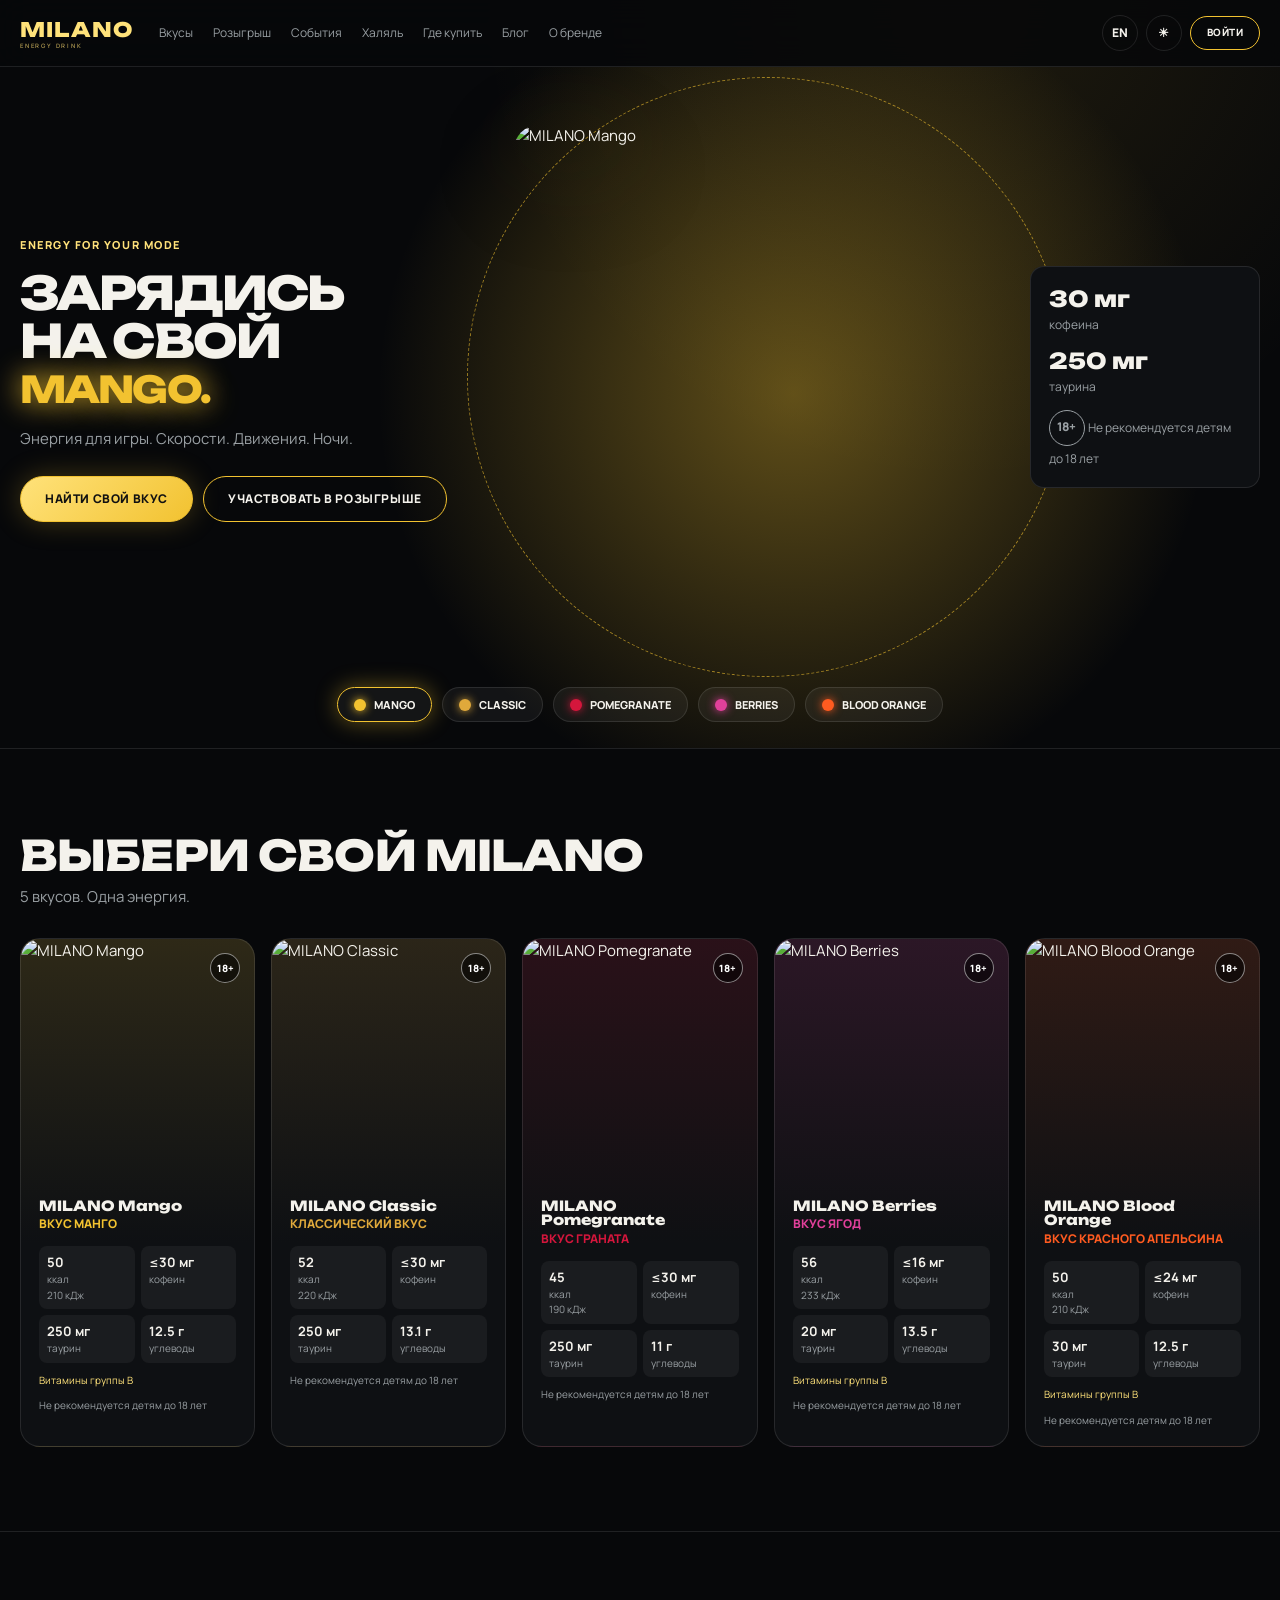
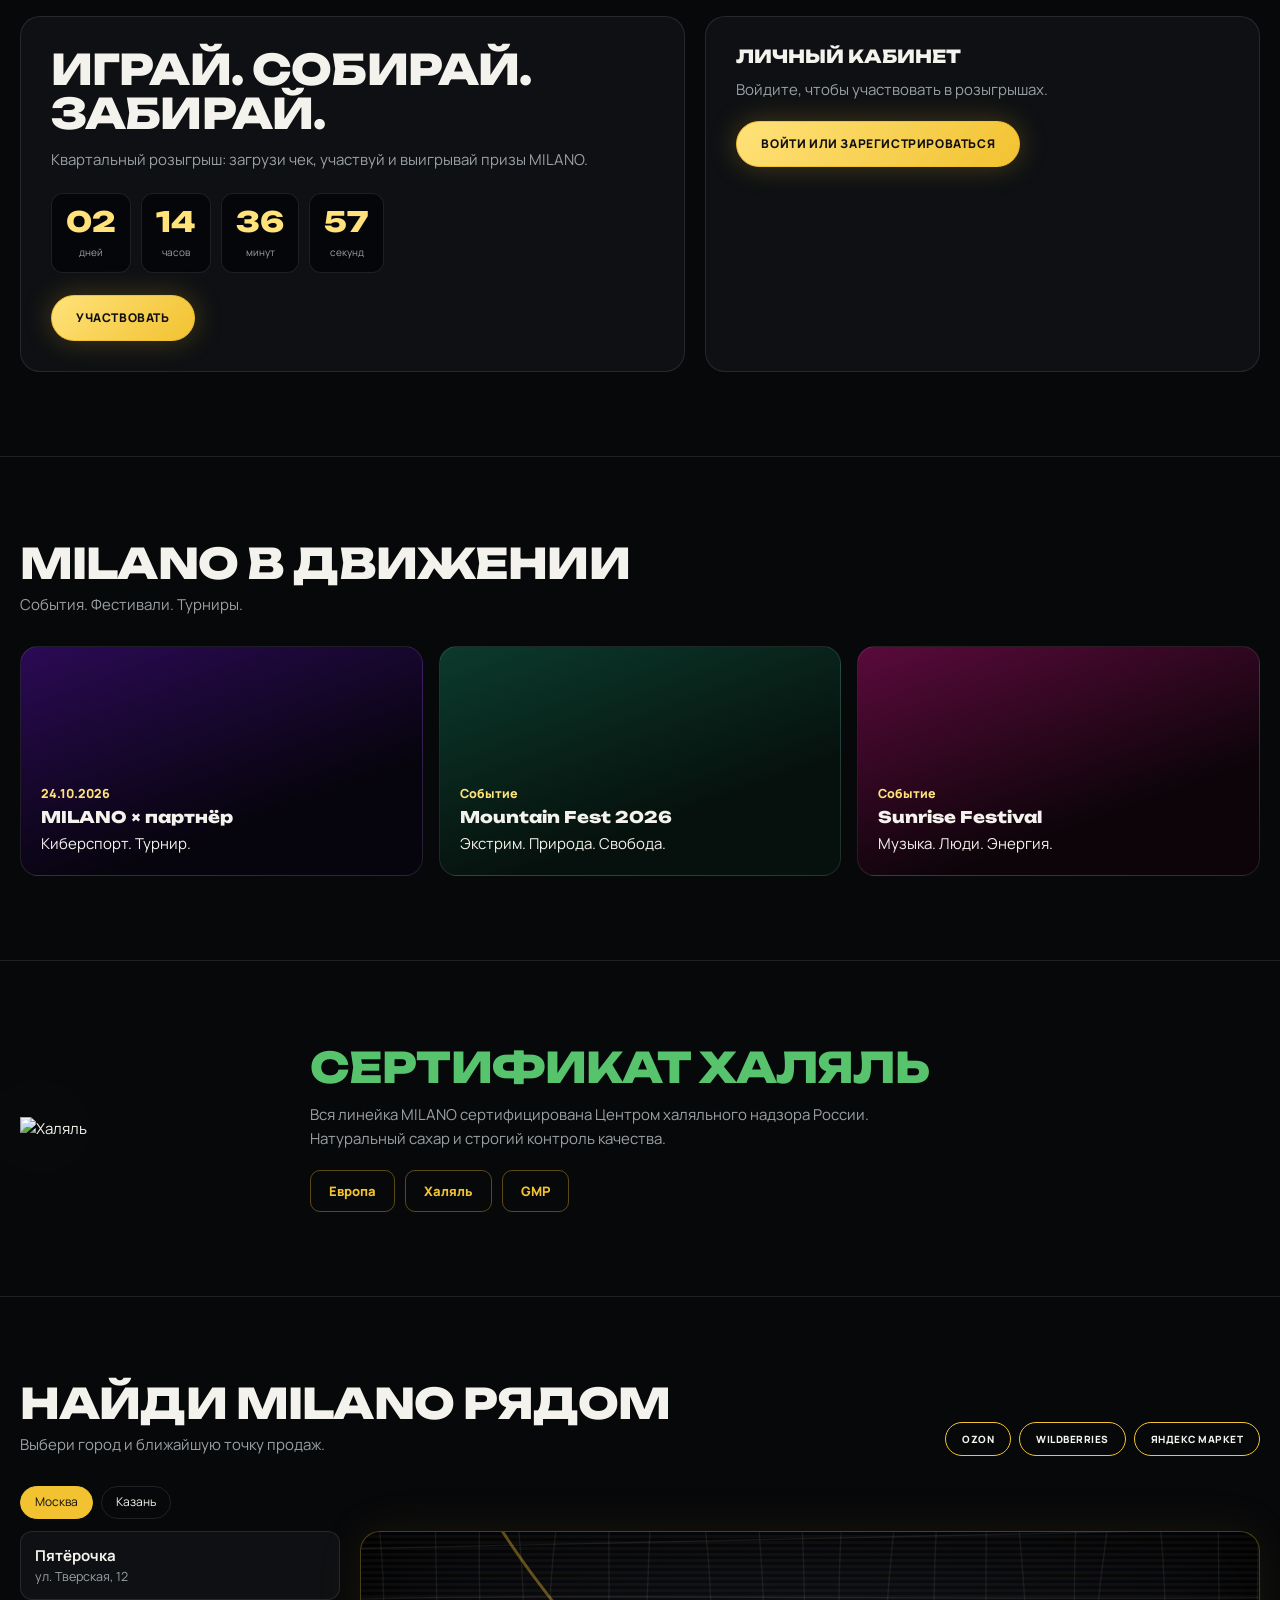
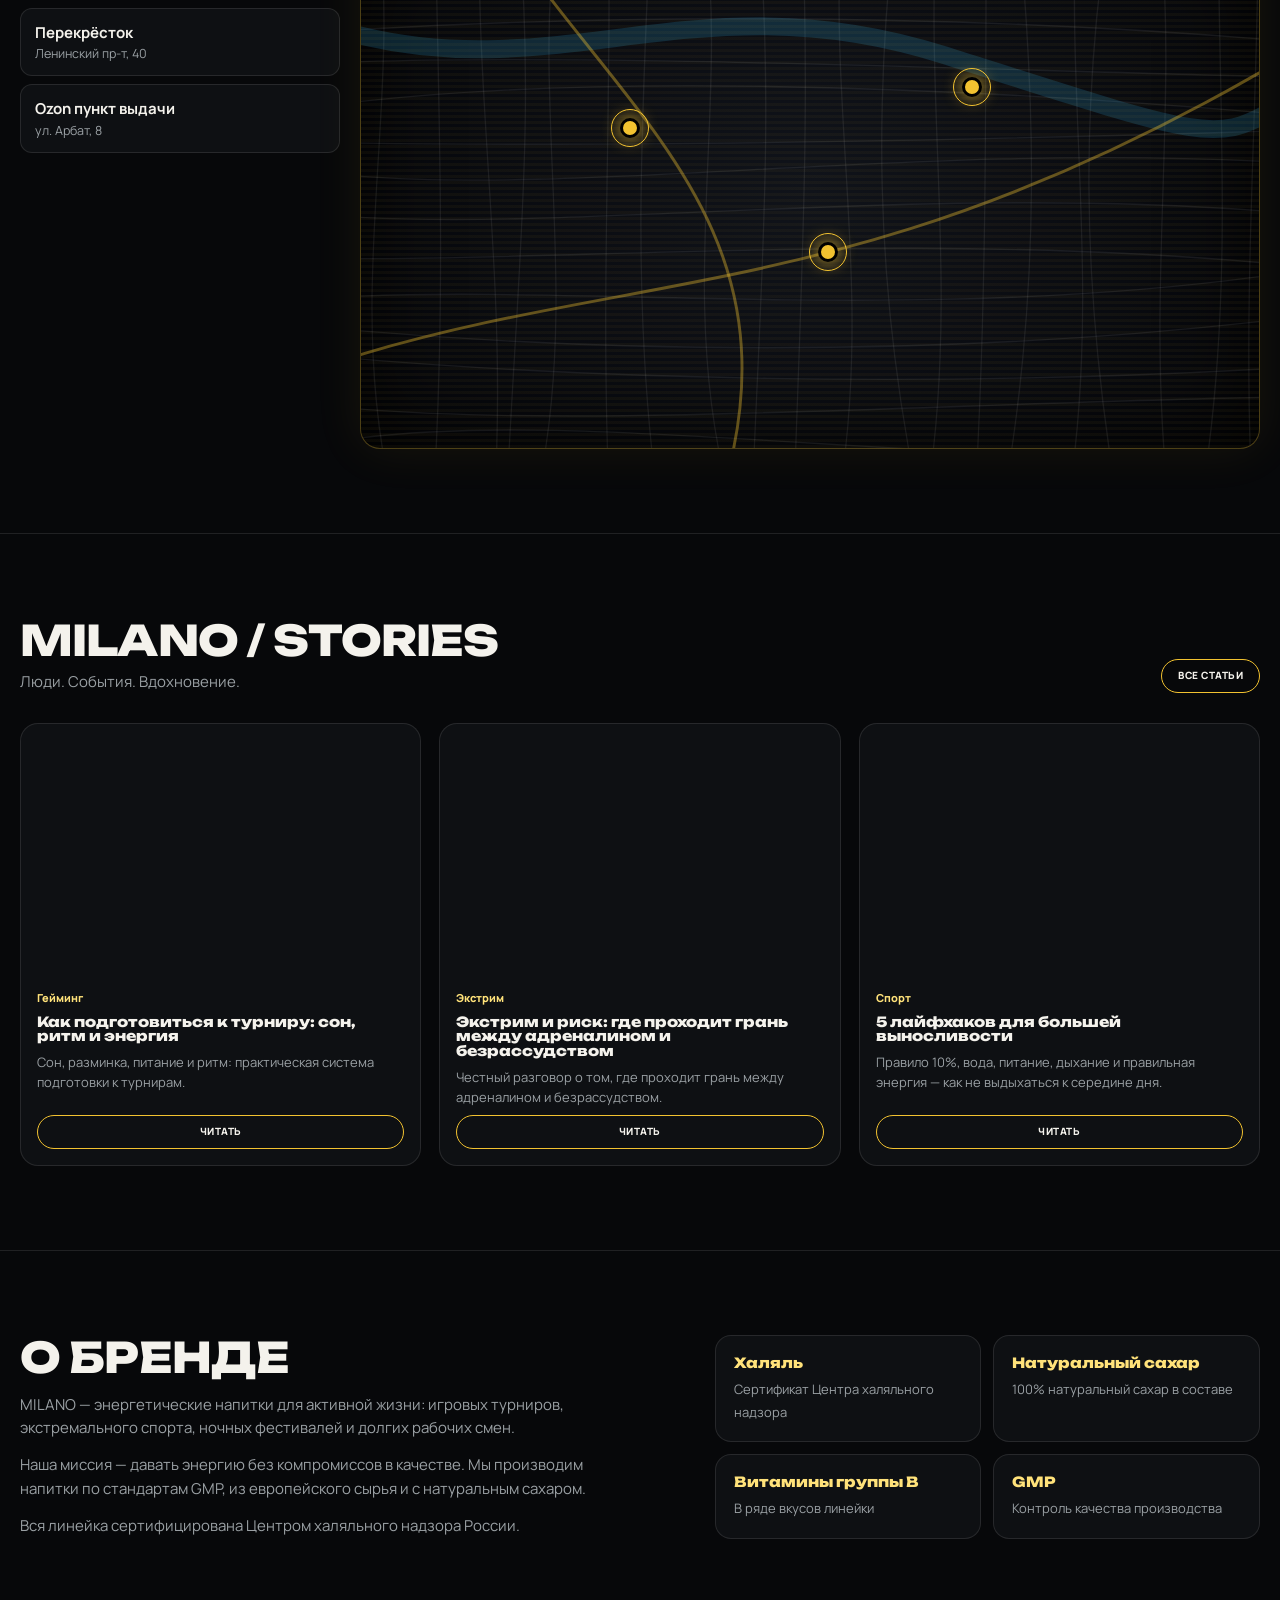
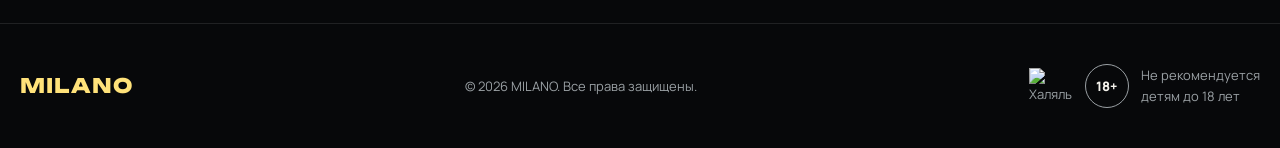
==== index.html @ f61108dd "Add files via upload" ====
<!DOCTYPE html><html lang="ru"><head><meta charset="utf-8"><meta name="viewport" content="width=device-width,initial-scale=1,viewport-fit=cover"><title>MILANO Energy Drink</title><meta name="description" content="MILANO — энергетические напитки. 6 вкусов, сертификат халяль, розыгрыши призов."><meta property="og:title" content="MILANO Energy Drink"><meta property="og:description" content="Заряди свой режим. Вкусы, розыгрыши, точки продаж."><meta name="theme-color" content="#07080a"><link rel="icon" href="data:image/svg+xml,<svg xmlns=%22http://www.w3.org/2000/svg%22 viewBox=%220 0 100 100%22><text y=%22.9em%22 font-size=%2290%22>⚡</text></svg>">
<link rel="preconnect" href="https://fonts.googleapis.com"><link href="https://fonts.googleapis.com/css2?family=Manrope:wght@400;600;800&family=Unbounded:wght@600;800&display=swap" rel="stylesheet">
<link rel="stylesheet" href="style.css"></head><body>
<header><div class="w hi"><a class="logo" href="#top">MILANO<small>ENERGY DRINK</small></a><nav id="nv"><a href="#flavors">Вкусы</a><a href="#promo">Розыгрыш</a><a href="#events">События</a><a href="#quality">Халяль</a><a href="#where">Где купить</a><a href="#blog">Блог</a><a href="#about">О бренде</a></nav><div class="tools"><button class="ic" id="lg" aria-label="Язык">EN</button><button class="ic" id="th" aria-label="Тема">☀</button><span id="us"></span><button class="bg" id="bg" aria-label="Меню">☰</button></div></div></header>
<main id="A"></main>
<footer><div class="w fi"><span class="logo">MILANO</span><span>© 2026 MILANO. Все права защищены.</span><span style="display:flex;gap:12px;align-items:center"><img src="assets/halal.webp" width="44" alt="Халяль"><span class="b18">18+</span><span>Не рекомендуется<br>детям до 18 лет</span></span></div></footer>
<script src="script.js"></script></body></html>
---- style.css ----
:root{--bg:#07080a;--p:#0e1013;--l:rgba(255,255,255,.1);--t:#f4f2ec;--m:#9aa0a4;--g:#f2c230;--g2:#ffe27a;--c:#f2c230;--in:#05060a;--s:rgba(255,255,255,.05);--hb:rgba(7,8,10,.85);--rd:rgba(255,255,255,.07);--mb:radial-gradient(circle,#10131a,#05060a);box-sizing:border-box;padding-top:env(safe-area-inset-top,0px);padding-bottom:env(safe-area-inset-bottom,0px)}
[data-theme=light]{--bg:#f6f3ea;--p:#fff;--l:rgba(0,0,0,.13);--t:#15161a;--m:#5d6368;--g:#a87800;--g2:#7a5800;--in:#f0ece0;--s:rgba(0,0,0,.05);--hb:rgba(246,243,234,.88);--rd:rgba(0,0,0,.1);--mb:radial-gradient(circle,#fbf8ee,#e6e0cc)}[data-theme=light] .hg h1 em{color:color-mix(in srgb,var(--c) 65%,#000);text-shadow:none}[data-theme=light] .tl{color:color-mix(in srgb,var(--c) 62%,#000)}
*{box-sizing:border-box;margin:0}html{scroll-behavior:smooth;scroll-padding-top:70px}
body{background:radial-gradient(circle at 75% 0,rgba(242,194,48,.1),transparent 30rem),var(--bg);color:var(--t);font:400 15px/1.55 Manrope,Arial,sans-serif;overflow-x:hidden}
a{color:inherit;text-decoration:none}button,input,select,textarea{font:inherit;color:inherit}
h1,h2,h3,.dsp{font-family:Unbounded,Arial Black,sans-serif;font-weight:800;line-height:1.05}
.w{width:min(1240px,calc(100% - 40px));margin:auto}.sec{padding:84px 0;border-top:1px solid var(--l)}
h2{font-size:clamp(24px,3.4vw,42px);letter-spacing:-.02em;overflow-wrap:break-word}.sh{display:flex;justify-content:space-between;align-items:end;gap:20px;margin-bottom:30px;flex-wrap:wrap}.sh p{color:var(--m);margin-top:8px}
.btn{display:inline-flex;align-items:center;justify-content:center;gap:8px;min-height:46px;padding:0 24px;border-radius:99px;border:1px solid var(--g);background:0;cursor:pointer;font-weight:800;font-size:12px;letter-spacing:.05em;text-transform:uppercase;transition:.3s}
.btn:hover{transform:translateY(-2px);box-shadow:0 0 30px rgba(242,194,48,.3)}.btn.pr{background:linear-gradient(135deg,#ffe27a,#f2c230);color:#111;box-shadow:0 0 28px rgba(242,194,48,.25);animation:neon 2.8s infinite}
@keyframes neon{50%{box-shadow:0 0 46px rgba(242,194,48,.55)}}
.btn.sm{min-height:34px;padding:0 16px;font-size:10px}.btn.rd{border-color:#ff5b5b;color:#ff8b8b}
header{position:sticky;top:0;z-index:50;background:var(--hb);backdrop-filter:blur(16px);border-bottom:1px solid var(--l)}
.hi{height:66px;display:flex;align-items:center;gap:26px}.logo{font:800 20px Unbounded;color:var(--g2);letter-spacing:.06em}.logo small{display:block;font:600 6px Manrope;letter-spacing:.3em;color:#b09a52}
nav{display:flex;gap:20px;flex:1;font-size:12px;color:var(--m)}nav a:hover{color:var(--g2)}.tools{display:flex;gap:8px;align-items:center;margin-left:auto}
.bg{display:none;background:0;border:0;font-size:24px;cursor:pointer}
.hero{position:relative;overflow:hidden;border:0;padding:0}.hero:before{content:"";position:absolute;inset:0;background:radial-gradient(circle at 62% 48%,color-mix(in srgb,var(--c) 38%,transparent),transparent 26rem);transition:.6s}
.hg{display:grid;grid-template-columns:1.05fr 1.1fr 230px;align-items:center;min-height:620px;position:relative;gap:10px}
.hg h1{font-size:clamp(26px,3.6vw,54px);letter-spacing:-.04em;margin:14px 0 18px;overflow-wrap:break-word}.hg h1 em{display:block;font-size:.8em;margin-top:.12em;font-style:normal;color:var(--c);text-shadow:0 0 28px var(--c)}
.gl{position:relative;animation:gl 5s infinite}@keyframes gl{0%,92%,100%{text-shadow:none}94%{text-shadow:3px 0 #38c9ff,-3px 0 #ec2f8f}96%{text-shadow:-3px 0 #38c9ff,3px 0 #ec2f8f}}
.hg p{color:var(--m)}.ha{display:flex;gap:10px;flex-wrap:wrap;margin-top:26px}
.hc{position:relative;height:620px;display:grid;place-items:center}.hc img{height:560px;max-width:100%;object-fit:contain;filter:drop-shadow(0 30px 50px #000) drop-shadow(0 0 40px color-mix(in srgb,var(--c) 45%,transparent));transform:rotate(8deg);animation:fl 6s ease-in-out infinite;transition:transform .2s}
@keyframes fl{50%{translate:0 -16px}}.hc .ring{position:absolute;width:min(440px,84vw);height:min(440px,84vw);border:1px dashed color-mix(in srgb,var(--c) 60%,transparent);border-radius:50%;animation:sp 30s linear infinite}@keyframes sp{to{rotate:360deg}}
.spec{border:1px solid var(--l);border-radius:14px;padding:18px;background:var(--p);backdrop-filter:blur(8px);display:grid;gap:12px}.spec b{font:800 22px Unbounded;display:block}.spec span{color:var(--m);font-size:12px}
.dots{display:flex;justify-content:center;gap:10px;flex-wrap:wrap;padding:0 0 26px;position:relative}.dots button{display:flex;gap:8px;align-items:center;padding:8px 16px;border-radius:99px;background:var(--s);border:1px solid var(--l);cursor:pointer;font-size:11px;font-weight:800;text-transform:uppercase;transition:.3s}
.dots i{width:12px;height:12px;border-radius:50%;background:var(--c);box-shadow:0 0 10px var(--c)}.dots button.on{border-color:var(--c);box-shadow:0 0 22px color-mix(in srgb,var(--c) 40%,transparent)}
.fg{display:grid;grid-template-columns:repeat(auto-fit,minmax(180px,1fr));gap:16px}
.fc{position:relative;border:1px solid var(--l);border-radius:20px;padding:18px;background:linear-gradient(180deg,color-mix(in srgb,var(--c) 14%,var(--p)),var(--p) 60%);overflow:hidden;transition:.4s}
.fc:hover{border-color:var(--c);box-shadow:0 0 50px color-mix(in srgb,var(--c) 28%,transparent);translate:0 -6px}
.age{position:absolute;right:14px;top:14px;border:1px solid var(--m);border-radius:50%;width:30px;height:30px;display:grid;place-items:center;font-size:10px;font-weight:800;z-index:3}
.stg{position:relative;height:290px;display:grid;place-items:center;perspective:700px}.stg:before{content:"";position:absolute;width:210px;height:210px;border-radius:50%;background:radial-gradient(var(--c),transparent 68%);opacity:.5;transition:.4s}.fc:hover .stg:before{opacity:.95;scale:1.2}
.stg img{height:270px;position:relative;z-index:2;animation:fl 5s ease-in-out infinite;transition:transform .15s;filter:drop-shadow(0 18px 20px #000)}
.em{position:absolute;font-size:30px;z-index:1;animation:fl 4s ease-in-out infinite;filter:blur(.4px)}.e1{left:8%;top:12%}.e2{right:6%;top:46%;animation-delay:-2s;font-size:40px}.e3{left:10%;bottom:6%;animation-delay:-1s;font-size:22px;filter:blur(2px)}
.fc:hover .em{scale:1.35;transition:.5s}.fc h3{font-size:14px;margin:10px 0 2px}.tl{color:var(--c);font-size:12px;font-weight:800;text-transform:uppercase;margin-bottom:12px}
.st{display:grid;grid-template-columns:1fr 1fr;gap:6px;list-style:none;padding:0}.st li{background:var(--s);border-radius:8px;padding:6px 8px;font-size:10px;color:var(--m)}.st b{display:block;color:var(--t);font-size:13px}.wr{font-size:10px;color:var(--m);margin-top:10px}
.pr2{display:grid;grid-template-columns:1.2fr 1fr;gap:20px}.card{border:1px solid var(--l);border-radius:20px;padding:30px;background:var(--p)}
.cd{display:flex;gap:10px;margin:22px 0}.cd div{text-align:center;background:var(--in);border:1px solid var(--l);border-radius:12px;padding:10px 14px;min-width:68px}.cd b{font:800 28px Unbounded;color:var(--g2);display:block}.cd span{font-size:10px;color:var(--m)}
.ev{display:grid;grid-template-columns:repeat(3,1fr);gap:16px}.evc{color:#f4f2ec;min-height:230px;border-radius:18px;padding:20px;display:flex;flex-direction:column;justify-content:end;border:1px solid var(--l);position:relative;overflow:hidden;transition:.4s}.evc:hover{scale:1.02;border-color:var(--g)}.evc small{color:#ffe27a;font-weight:800}.evc h3{font-size:16px;margin:6px 0}
.e-a{background:linear-gradient(160deg,#2b0a55,#06040c 70%)}.e-b{background:linear-gradient(160deg,#0b3a2c,#06100c 70%)}.e-c{background:linear-gradient(160deg,#5a0a3b,#0c0409 70%)}.e-d{background:repeating-linear-gradient(45deg,#14110a,#14110a 10px,#0c0b08 10px,#0c0b08 20px);border-style:dashed}
.q{display:grid;grid-template-columns:240px 1fr;gap:50px;align-items:center}.q img{width:230px;filter:drop-shadow(0 0 40px rgba(60,170,90,.45));animation:fl 7s infinite}.tg{display:flex;gap:10px;flex-wrap:wrap;margin-top:20px}.tg span{border:1px solid rgba(242,194,48,.35);border-radius:10px;padding:10px 18px;font-weight:800;font-size:13px;color:var(--g)}
.mp{display:grid;grid-template-columns:320px 1fr;gap:20px}.ml{display:grid;gap:8px;max-height:480px;overflow:auto;align-content:start}.ml button{text-align:left;border:1px solid var(--l);background:var(--p);border-radius:12px;padding:12px 14px;cursor:pointer;transition:.3s}.ml button.on,.ml button:hover{border-color:var(--g);background:var(--in)}.ml small{color:var(--m);display:block}
.chips{display:flex;gap:8px;flex-wrap:wrap;margin-bottom:12px}.chips button{border:1px solid var(--l);background:0;border-radius:99px;padding:6px 14px;cursor:pointer;font-size:12px}.chips .on{background:var(--g);color:#111;border-color:var(--g)}
.map{position:relative;aspect-ratio:16/9.2;border-radius:20px;overflow:hidden;border:1px solid rgba(242,194,48,.3);background:var(--mb);box-shadow:inset 0 0 90px #000,0 0 50px rgba(242,194,48,.08)}
.map svg{position:absolute;inset:0;width:100%;height:100%}.map path{fill:none;stroke:var(--rd);stroke-width:1.2}.map .mj{stroke:rgba(242,194,48,.38);stroke-width:2.6}.map .wt{stroke:rgba(56,201,255,.16);stroke-width:16}
.map:after{content:"";position:absolute;inset:0;background:linear-gradient(transparent 50%,rgba(242,194,48,.04) 51%);background-size:100% 6px;pointer-events:none}
.pin{position:absolute;width:20px;height:20px;margin:-10px;border-radius:50%;background:var(--g);border:3px solid #000;cursor:pointer;z-index:2;box-shadow:0 0 18px var(--g);padding:0}.pin:before{content:"";position:absolute;inset:-12px;border:1px solid var(--g);border-radius:50%;animation:pu 2.4s infinite}@keyframes pu{from{scale:.4;opacity:1}to{scale:1.6;opacity:0}}
.pin.on{z-index:5;scale:1.4;background:#fff}.tip{display:none;position:absolute;bottom:30px;left:50%;translate:-50% 0;white-space:nowrap;background:var(--p);border:1px solid var(--g);border-radius:10px;padding:8px 12px;font-size:12px;font-weight:600;color:var(--t)}.pin.on .tip{display:block}
.bl{display:grid;grid-template-columns:repeat(auto-fit,minmax(250px,1fr));gap:18px}.bc{border:1px solid var(--l);border-radius:18px;overflow:hidden;background:var(--p);display:flex;flex-direction:column;transition:.4s}.bc:hover{translate:0 -6px;border-color:var(--g)}
.cv{aspect-ratio:16/10;background:linear-gradient(135deg,#2a2208,var(--p));background-size:cover;background-position:center;display:grid;place-items:center;font-size:40px}.bb{padding:16px;display:flex;flex-direction:column;gap:8px;flex:1}.bb small{color:var(--g2);font-weight:800;font-size:11px}.bb h3{font-size:14px}.bb p{color:var(--m);font-size:13px;flex:1}
footer{border-top:1px solid var(--l);padding:40px 0;color:var(--m);font-size:13px}.fi{display:flex;justify-content:space-between;gap:20px;flex-wrap:wrap;align-items:center}.b18{border:1px solid var(--m);border-radius:50%;width:44px;height:44px;display:grid;place-items:center;font-weight:800;color:var(--t)}
.ov{position:fixed;inset:0;z-index:100;background:rgba(0,0,0,.78);backdrop-filter:blur(8px);display:grid;place-items:center;padding:16px;animation:fi .3s}@keyframes fi{from{opacity:0}}
.md{width:min(440px,100%);max-height:92vh;overflow:auto;background:var(--p);border:1px solid rgba(242,194,48,.4);border-radius:22px;padding:28px;box-shadow:0 0 70px rgba(242,194,48,.15);animation:pop .35s cubic-bezier(.2,1.2,.3,1)}@keyframes pop{from{scale:.9;opacity:0}}
.md h3{font-size:20px;margin-bottom:6px}.md form{display:grid;gap:12px;margin-top:16px}label{display:grid;gap:5px;font-size:12px;color:var(--m);font-weight:600}
input,select,textarea{background:var(--in);border:1px solid var(--l);border-radius:10px;padding:11px 13px;width:100%;outline:0;transition:.2s}input:focus,textarea:focus,select:focus{border-color:var(--g);box-shadow:0 0 0 3px rgba(242,194,48,.15)}input[type=checkbox]{width:auto}.ck{display:flex;gap:8px;align-items:start;font-size:12px}
.tb{display:flex;gap:6px;background:var(--in);border-radius:99px;padding:4px}.tb button{flex:1;border:0;background:0;border-radius:99px;padding:9px;cursor:pointer;font-weight:800;font-size:12px}.tb .on{background:var(--g);color:#111}.er{color:#ff7b7b;font-size:12px;min-height:16px}
.ts{position:fixed;left:50%;bottom:24px;translate:-50% 0;background:var(--g);color:#111;font-weight:800;padding:12px 22px;border-radius:99px;z-index:200;animation:fi .3s}
.ad{display:grid;grid-template-columns:200px 1fr;gap:26px;margin:40px auto 90px}.side{display:grid;gap:8px;align-content:start;position:sticky;top:86px}.side button{text-align:left;border:1px solid var(--l);background:var(--p);padding:12px 16px;border-radius:12px;cursor:pointer;font-weight:800}.side .on{background:var(--g);color:#111}
.row{display:grid;grid-template-columns:repeat(auto-fit,minmax(130px,1fr));gap:10px;align-items:end}.it{border:1px solid var(--l);border-radius:16px;padding:16px;background:var(--p);margin-bottom:14px}.it .th{width:70px;height:90px;object-fit:contain;float:right;margin-left:10px}
table{width:100%;border-collapse:collapse;font-size:13px}td,th{text-align:left;padding:8px;border-bottom:1px solid var(--l)}td img{height:44px;border-radius:6px}
.rv{opacity:0;translate:0 30px;transition:.8s cubic-bezier(.2,.8,.2,1)}.rv.in{opacity:1;translate:0}
@media(max-width:1000px){.fg{grid-template-columns:repeat(3,1fr)}.bl{grid-template-columns:repeat(2,1fr)}.hg{grid-template-columns:1fr}.hc{height:420px}.hc img{height:400px}.spec{grid-template-columns:repeat(3,1fr)}.pr2,.q,.mp,.ad{grid-template-columns:1fr}.side{position:static;grid-auto-flow:column;overflow:auto}}
@media(max-width:760px){.fg{grid-template-columns:repeat(2,1fr)}.ev{grid-template-columns:1fr}}
@media(max-width:560px){.fg,.bl,.ev{grid-template-columns:1fr}.sec{padding:56px 0}.spec{grid-template-columns:1fr}.cd div{min-width:58px;padding:8px}}
@media(prefers-reduced-motion:reduce){*{animation:none!important;transition:none!important}.rv{opacity:1;translate:0}}
.ic{border:1px solid var(--l);background:0;border-radius:99px;min-width:36px;height:36px;padding:0 8px;cursor:pointer;font-weight:800;font-size:12px;transition:.3s}.ic:hover{border-color:var(--g)}
.ab{display:grid;grid-template-columns:1.2fr 1fr;gap:40px;align-items:start}.ab p{color:var(--m);margin-top:14px;max-width:620px}.fa{display:grid;grid-template-columns:1fr 1fr;gap:12px}.fa div{border:1px solid var(--l);border-radius:16px;padding:18px;background:var(--p)}.fa b{display:block;font:800 14px Unbounded;color:var(--g2);margin-bottom:6px}.fa span{color:var(--m);font-size:13px}
img.ph{border-radius:22px;object-fit:cover}.stg img.ph{height:270px;width:auto;max-width:100%}.hc img.ph{height:520px;width:auto;max-width:100%}
.pin.l .tip{left:-10px;translate:0}.pin.r .tip{left:auto;right:-10px;translate:0}.pin.t .tip{bottom:auto;top:30px}
@media(max-width:1100px){nav{display:none}.bg{display:block;padding:0 4px}nav.o{display:grid;gap:0;position:absolute;top:66px;left:0;right:0;background:var(--bg);padding:10px 24px 16px;border-bottom:1px solid var(--l)}nav.o a{padding:13px 0;font-size:14px;border-bottom:1px solid var(--l)}}
@media(max-width:1000px){.ab{grid-template-columns:1fr;gap:24px}}
@media(max-width:560px){.hi{gap:8px;height:60px}.tools{gap:6px}.logo{font-size:17px}.hg{min-height:0;padding-top:20px}.hc{height:360px}.hc img{height:340px}.hc img.ph{height:330px}.ha .btn{flex:1 1 100%}.sh .btn.sm{width:100%}.btn.sm{min-height:40px}.fi{flex-direction:column;text-align:center}.map{aspect-ratio:1/1.05}.ml{max-height:230px}.md{padding:22px 18px}.post p{font-size:16px}.fa{grid-template-columns:1fr}input,select,textarea{font-size:16px}.row{grid-template-columns:1fr!important}.ad{margin:20px auto 60px}.cd{gap:6px}.side button{white-space:nowrap}}
@media(max-width:1000px){.hg h1{font-size:clamp(30px,9vw,64px)}}
@media(pointer:coarse){.pin{width:26px;height:26px;margin:-13px}}
.fc{padding:0}.fb{padding:16px 18px 18px}.stg{height:auto;aspect-ratio:1;overflow:hidden;display:block;perspective:none}.stg:before{display:none}.stg img,.stg img.ph{width:100%;height:100%;max-width:none;border-radius:0;object-fit:cover;animation:none;filter:none;display:block;transition:transform .35s ease-out}.fc:hover .stg img{transform:scale(1.06)}
.age{background:rgba(0,0,0,.55);backdrop-filter:blur(6px);color:#fff;border-color:rgba(255,255,255,.5)}
.hc{height:auto;padding:20px 0}.hc img,.hc img.ph{height:auto;width:min(520px,100%);aspect-ratio:1;object-fit:cover;border-radius:28px;transform:none;animation:fl 6s ease-in-out infinite;filter:drop-shadow(0 30px 50px #000) drop-shadow(0 0 40px color-mix(in srgb,var(--c) 45%,transparent))}.hc .ring{width:min(600px,96vw);height:min(600px,96vw)}
.bc .cv{display:grid;transition:filter .4s}.bc:hover .cv{filter:brightness(1.15)}.bb h3 a:hover{color:var(--g2)}
.post{max-width:760px;margin:40px auto 90px;padding:0 20px}.post>h1{font-size:clamp(24px,4vw,40px);line-height:1.15;margin:14px 0 26px;overflow-wrap:break-word}
.bk{color:var(--m);font-size:13px;font-weight:800;display:inline-block;margin-bottom:18px}.bk:hover{color:var(--g2)}
.pc{width:100%;aspect-ratio:16/9;object-fit:cover;border-radius:20px;border:1px solid var(--l);margin:0 0 24px;box-shadow:0 20px 60px rgba(0,0,0,.35)}
.pm{display:flex;gap:10px;flex-wrap:wrap;color:var(--m);font-size:12px;font-weight:800;text-transform:uppercase;letter-spacing:.06em}.pm span:first-child{color:var(--g2)}.pm span+span:before{content:"·";margin-right:10px}
.pb p{font-size:17px;line-height:1.85;margin:0 0 20px}.pb .ld{font-size:20px;line-height:1.7;font-weight:600}
.pb h2{font:800 clamp(19px,2.6vw,25px)/1.25 Unbounded,sans-serif;margin:46px 0 16px;padding-top:26px;border-top:1px solid var(--l);overflow-wrap:break-word}
.pb h3{font:800 12px Manrope,sans-serif;letter-spacing:.14em;text-transform:uppercase;color:var(--g2);margin:28px 0 8px}
.pb ul,.pb ol{margin:0 0 24px;padding:0;list-style:none;counter-reset:n}.pb li{position:relative;padding:12px 0 12px 40px;border-bottom:1px solid var(--l);font-size:16px;line-height:1.7}.pb li:last-child{border:0}
.pb ul li:before{content:"";position:absolute;left:9px;top:22px;width:9px;height:9px;border-radius:50%;background:var(--g);box-shadow:0 0 12px var(--g)}
.pb ol li{counter-increment:n}.pb ol li:before{content:counter(n);position:absolute;left:0;top:13px;width:26px;height:26px;border-radius:50%;background:linear-gradient(135deg,#ffe27a,#f2c230);color:#111;font:800 12px/26px Unbounded,sans-serif;text-align:center}
.pb blockquote{margin:26px 0;padding:18px 22px;border-left:3px solid var(--g);background:var(--p);border-radius:0 14px 14px 0;font-size:16px;line-height:1.75}
.pb .sg{font:800 clamp(18px,3vw,26px)/1.3 Unbounded,sans-serif;color:var(--g2);margin:44px 0 10px;text-align:center}
.pb img{width:100%;border-radius:16px;margin:10px 0 24px}.pb b{font-weight:800}
.nt{background:var(--p);border:1px dashed var(--l);border-radius:12px;padding:12px 16px;color:var(--m);font-size:13px;margin-bottom:24px}.wr2{font-size:12px;color:var(--m);margin:30px 0 18px}
@media(max-width:560px){.post{margin-top:24px}.pb p{font-size:16px;line-height:1.8}.pb .ld{font-size:18px}.pb li{padding-left:34px}.pb ol li:before{width:24px;height:24px;font-size:11px;line-height:24px}.hc img,.hc img.ph{width:100%}}
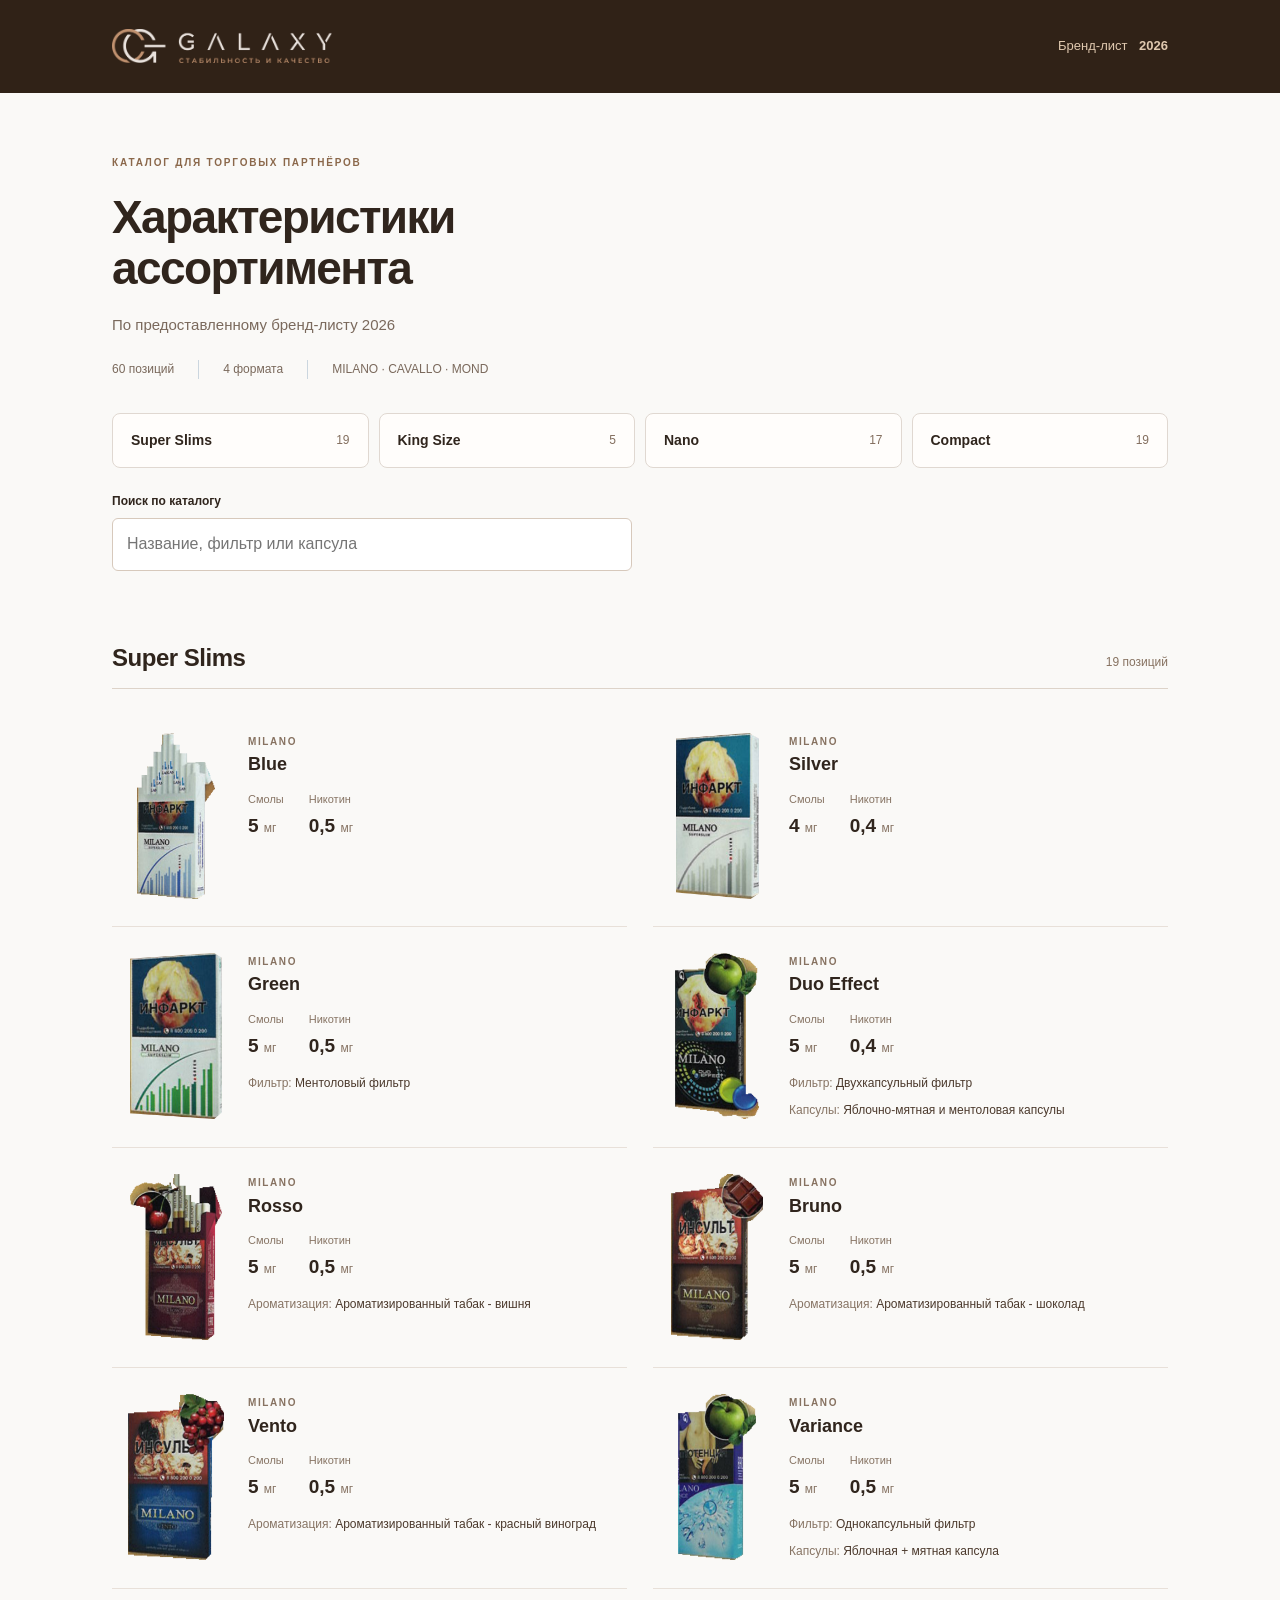
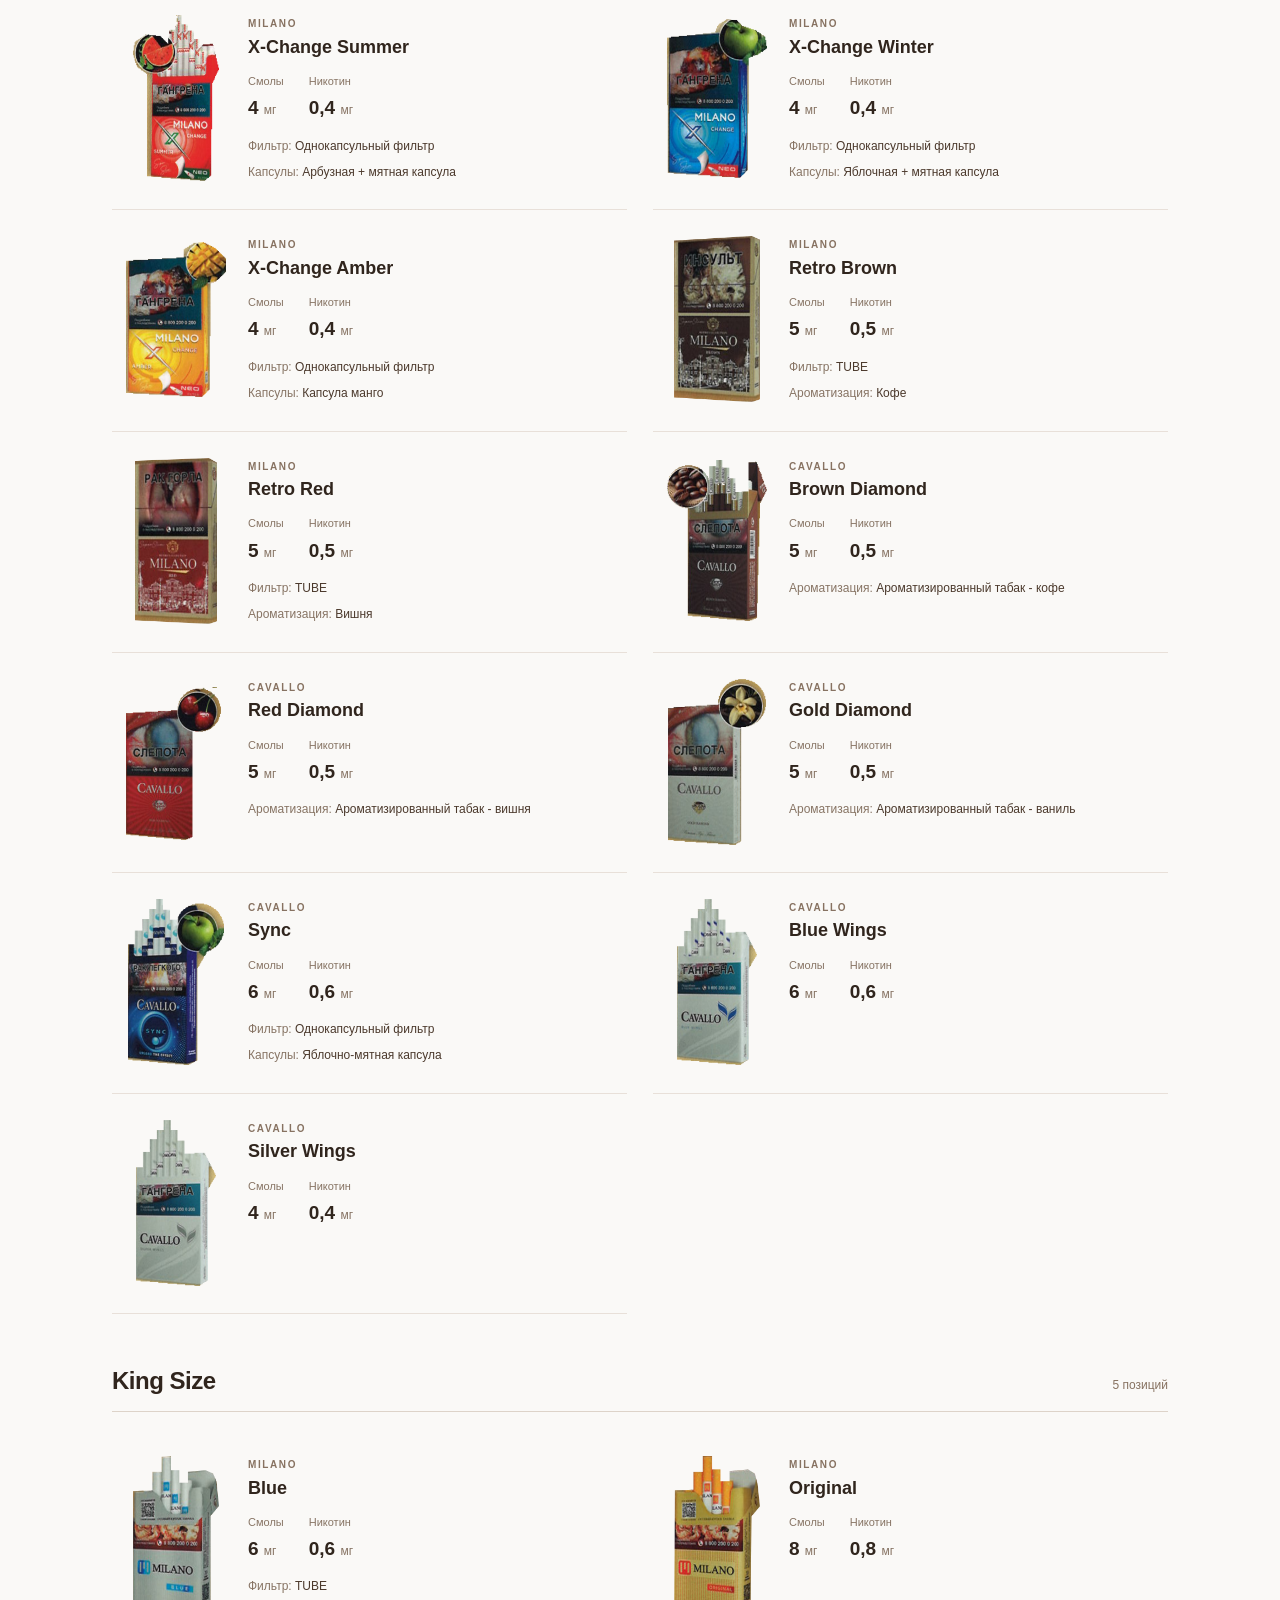
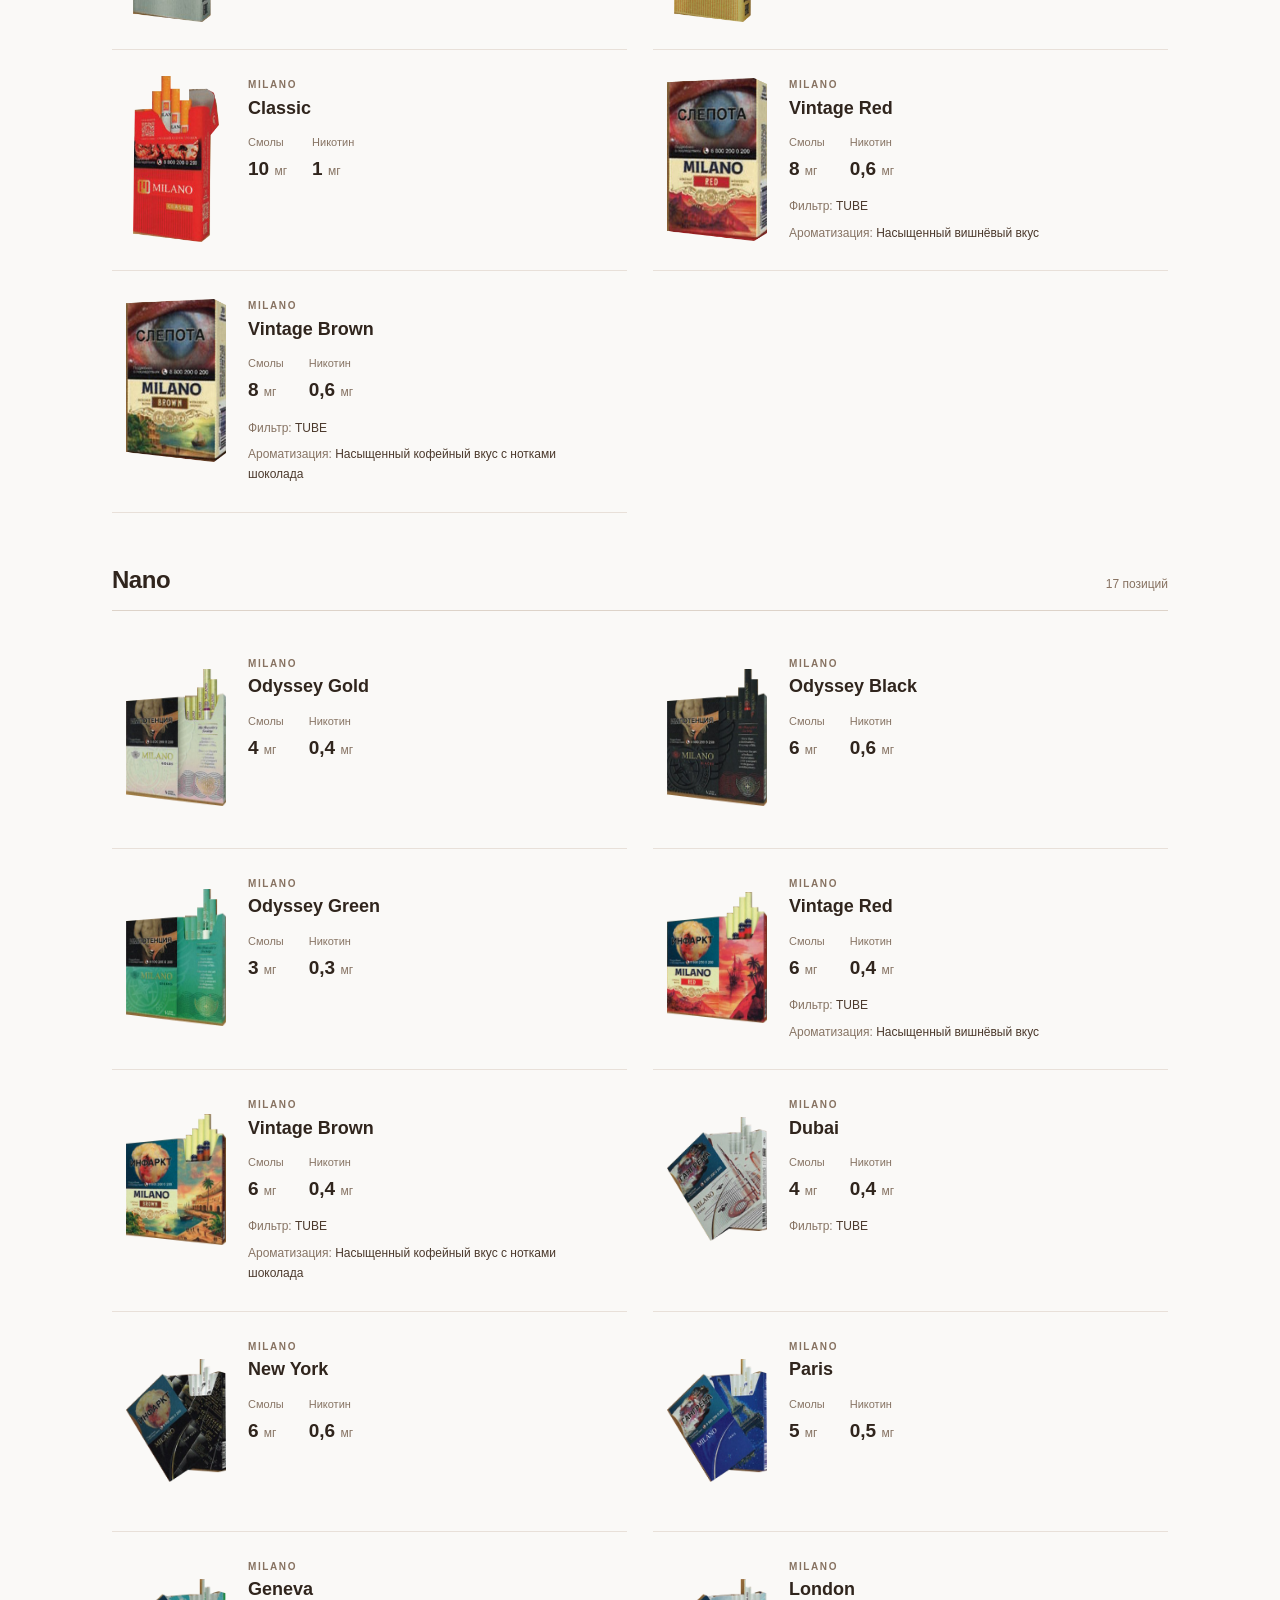
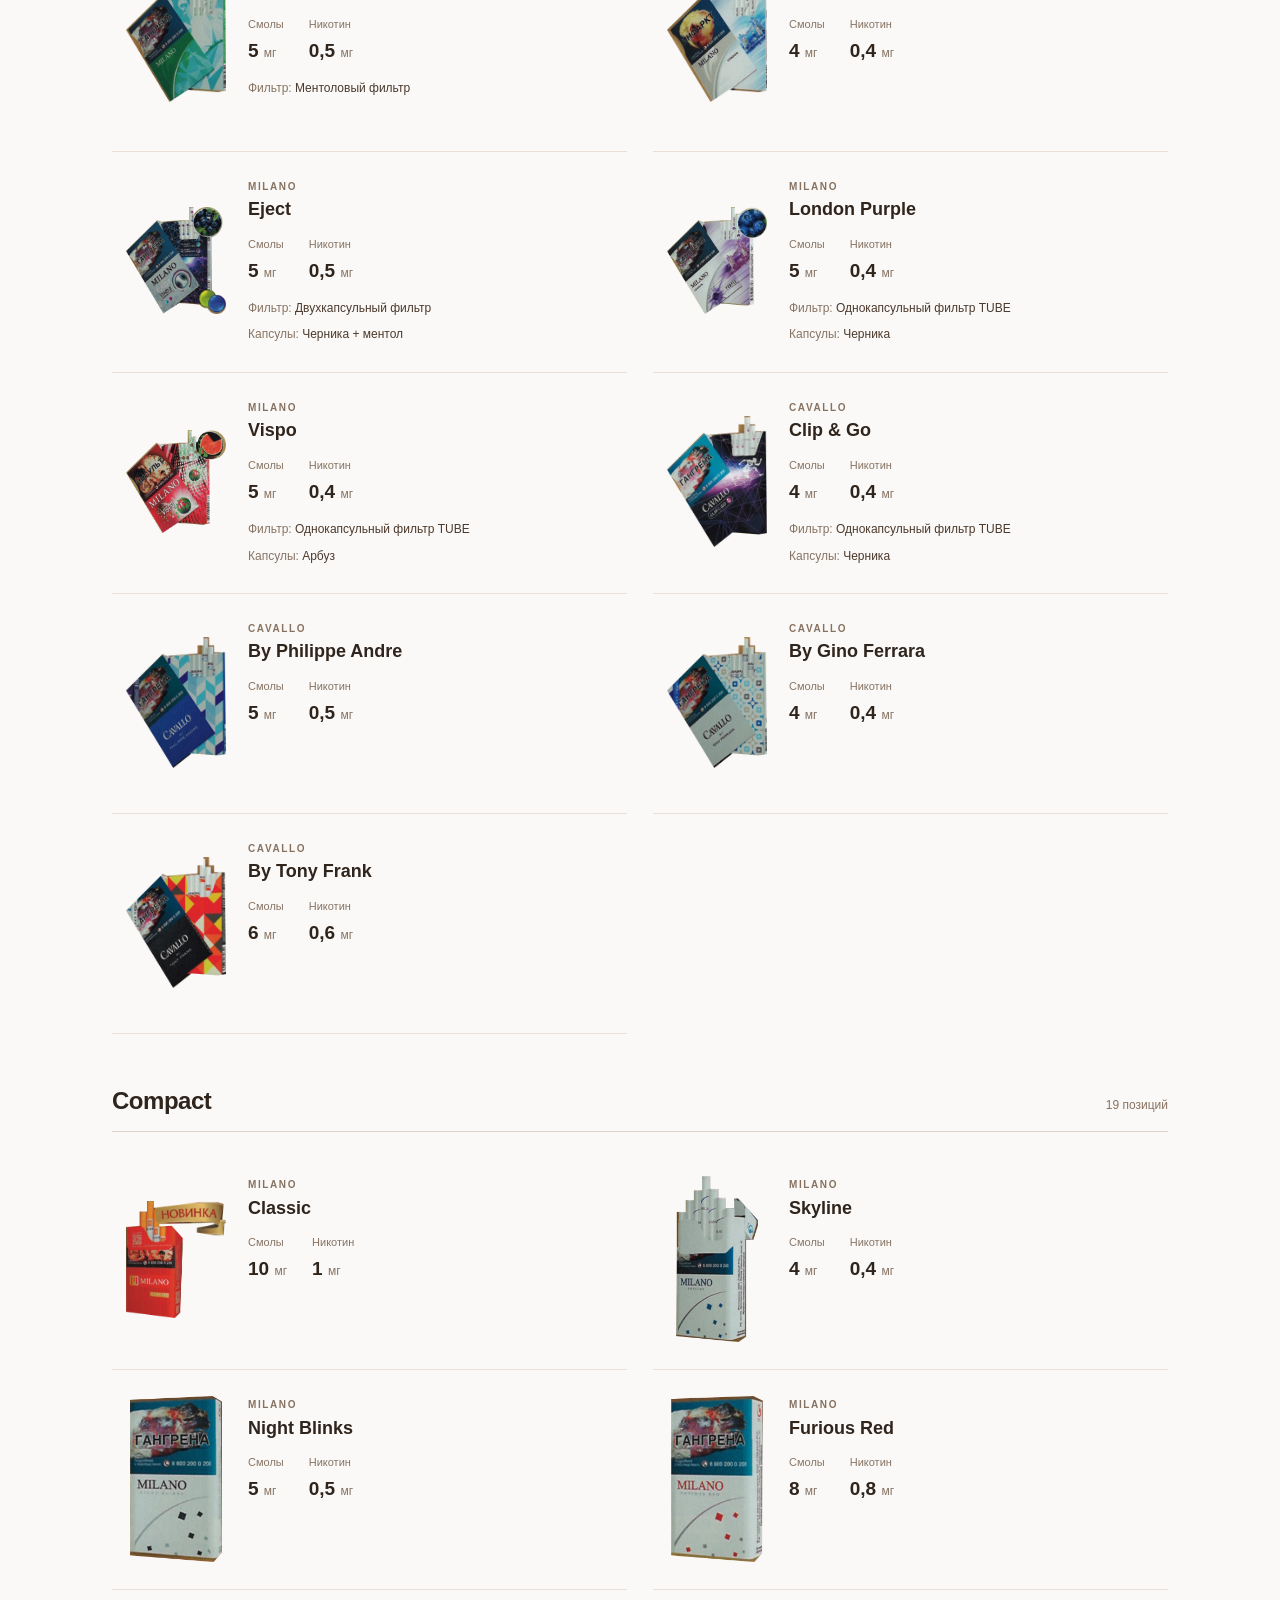
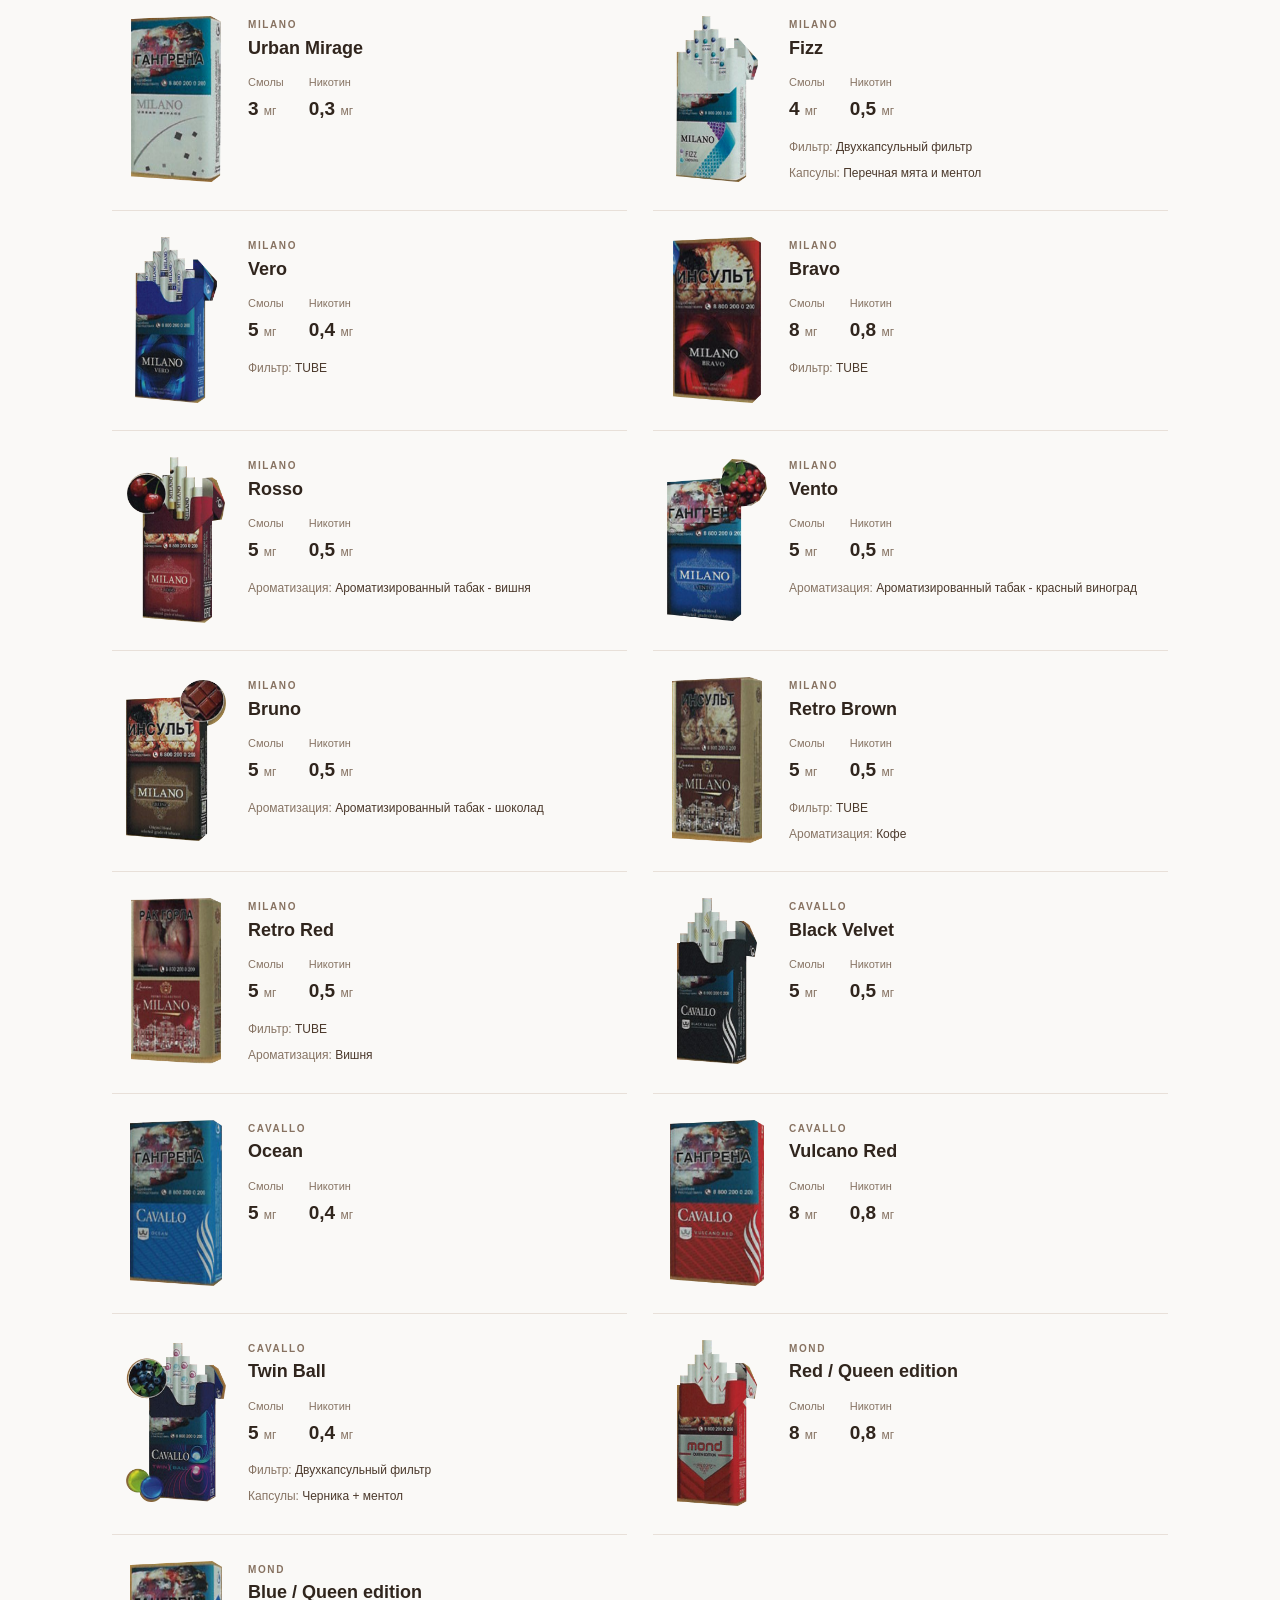
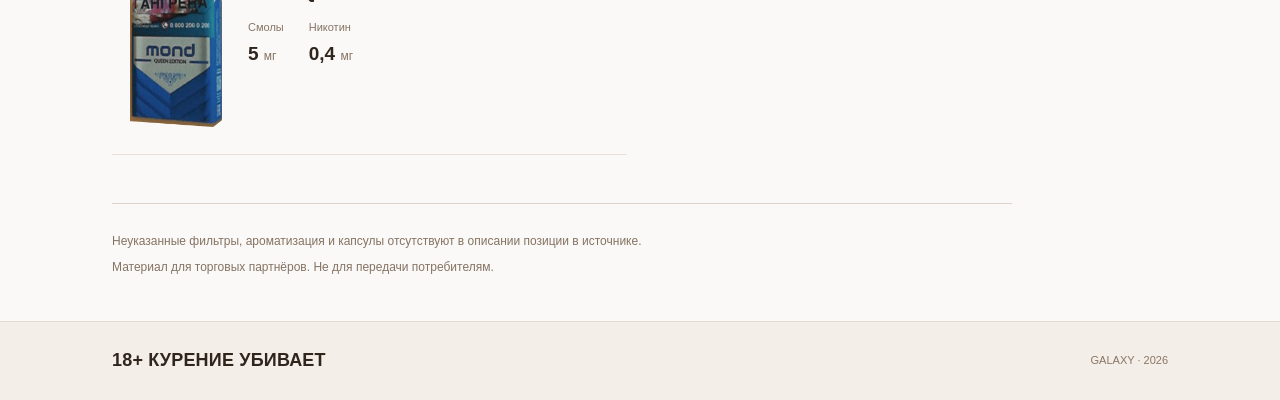
==== commit 97b17f51: "Replace energy drink site with GALAXY product specification catalogue" ====
--- a/index.html
+++ b/index.html
@@ -1,7 +1,8 @@
-<!DOCTYPE html><html lang="ru"><head><meta charset="utf-8"><meta name="viewport" content="width=device-width,initial-scale=1,viewport-fit=cover"><title>MILANO Energy Drink</title><meta name="description" content="MILANO — энергетические напитки. 6 вкусов, сертификат халяль, розыгрыши призов."><meta property="og:title" content="MILANO Energy Drink"><meta property="og:description" content="Заряди свой режим. Вкусы, розыгрыши, точки продаж."><meta name="theme-color" content="#07080a"><link rel="icon" href="data:image/svg+xml,<svg xmlns=%22http://www.w3.org/2000/svg%22 viewBox=%220 0 100 100%22><text y=%22.9em%22 font-size=%2290%22>⚡</text></svg>">
-<link rel="preconnect" href="https://fonts.googleapis.com"><link href="https://fonts.googleapis.com/css2?family=Manrope:wght@400;600;800&family=Unbounded:wght@600;800&display=swap" rel="stylesheet">
-<link rel="stylesheet" href="style.css"></head><body>
-<header><div class="w hi"><a class="logo" href="#top">MILANO<small>ENERGY DRINK</small></a><nav id="nv"><a href="#flavors">Вкусы</a><a href="#promo">Розыгрыш</a><a href="#events">События</a><a href="#quality">Халяль</a><a href="#where">Где купить</a><a href="#blog">Блог</a><a href="#about">О бренде</a></nav><div class="tools"><button class="ic" id="lg" aria-label="Язык">EN</button><button class="ic" id="th" aria-label="Тема">☀</button><span id="us"></span><button class="bg" id="bg" aria-label="Меню">☰</button></div></div></header>
-<main id="A"></main>
-<footer><div class="w fi"><span class="logo">MILANO</span><span>© 2026 MILANO. Все права защищены.</span><span style="display:flex;gap:12px;align-items:center"><img src="assets/halal.webp" width="44" alt="Халяль"><span class="b18">18+</span><span>Не рекомендуется<br>детям до 18 лет</span></span></div></footer>
-<script src="script.js"></script></body></html>
+<!doctype html>
+<html lang="ru"><head><meta charset="utf-8"><meta name="viewport" content="width=device-width,initial-scale=1"><meta name="robots" content="noindex,nofollow"><meta name="theme-color" content="#302217"><title>GALAXY — характеристики ассортимента 2026</title><link rel="stylesheet" href="style.css"><link rel="stylesheet" href="catalog-theme.css"></head>
+<body><a class="skip" href="#catalog">К каталогу</a><header><div class="masthead"><a class="wordmark" href="#top" aria-label="GALAXY — начало"><img src="assets/galaxy-logo.webp" width="220" height="34" alt="GALAXY"></a><span class="edition">Бренд-лист <strong>2026</strong></span></div></header>
+<main id="top"><div class="intro"><span class="eyebrow">КАТАЛОГ ДЛЯ ТОРГОВЫХ ПАРТНЁРОВ</span><h1>Характеристики<br>ассортимента</h1><p>По предоставленному бренд-листу 2026</p><div class="summary"><span>60 позиций</span><span>4 формата</span><span>MILANO · CAVALLO · MOND</span></div></div>
+<div class="catalog-tools"><nav aria-label="Форматы сигарет"><a href="#super-slims">Super Slims<span>19</span></a><a href="#king-size">King Size<span>5</span></a><a href="#nano">Nano<span>17</span></a><a href="#compact">Compact<span>19</span></a></nav><div class="search" hidden><label for="search">Поиск по каталогу</label><input id="search" type="search" placeholder="Название, фильтр или капсула" autocomplete="off"><button id="clear" type="button" hidden>Сбросить</button><p id="results" role="status" aria-live="polite"></p></div></div>
+<div id="catalog"><section id="super-slims" class="format" aria-labelledby="title-super-slims"><div class="section-heading"><h2 id="title-super-slims">Super Slims</h2><span>19 позиций</span></div><div class="products"><article class="product" data-search="super slims milano blue"><img class="pack" src="assets/super-slims-01.webp" alt="MILANO Blue — Super Slims" width="100" height="160" loading="lazy" decoding="async"><div class="brand">MILANO</div><h3>Blue</h3><dl class="metrics"><div><dt>Смолы</dt><dd>5 <span>мг</span></dd></div><div><dt>Никотин</dt><dd>0,5 <span>мг</span></dd></div></dl></article><article class="product" data-search="super slims milano silver"><img class="pack" src="assets/super-slims-02.webp" alt="MILANO Silver — Super Slims" width="100" height="160" loading="lazy" decoding="async"><div class="brand">MILANO</div><h3>Silver</h3><dl class="metrics"><div><dt>Смолы</dt><dd>4 <span>мг</span></dd></div><div><dt>Никотин</dt><dd>0,4 <span>мг</span></dd></div></dl></article><article class="product" data-search="super slims milano green ментоловый фильтр"><img class="pack" src="assets/super-slims-03.webp" alt="MILANO Green — Super Slims" width="100" height="160" loading="lazy" decoding="async"><div class="brand">MILANO</div><h3>Green</h3><dl class="metrics"><div><dt>Смолы</dt><dd>5 <span>мг</span></dd></div><div><dt>Никотин</dt><dd>0,5 <span>мг</span></dd></div></dl><p class="detail"><span>Фильтр:</span> Ментоловый фильтр</p></article><article class="product" data-search="super slims milano duo effect двухкапсульный фильтр яблочно-мятная и ментоловая капсулы"><img class="pack" src="assets/super-slims-04.webp" alt="MILANO Duo Effect — Super Slims" width="100" height="160" loading="lazy" decoding="async"><div class="brand">MILANO</div><h3>Duo Effect</h3><dl class="metrics"><div><dt>Смолы</dt><dd>5 <span>мг</span></dd></div><div><dt>Никотин</dt><dd>0,4 <span>мг</span></dd></div></dl><p class="detail"><span>Фильтр:</span> Двухкапсульный фильтр</p><p class="detail"><span>Капсулы:</span> Яблочно-мятная и ментоловая капсулы</p></article><article class="product" data-search="super slims milano rosso ароматизированный табак - вишня"><img class="pack" src="assets/super-slims-05.webp" alt="MILANO Rosso — Super Slims" width="100" height="160" loading="lazy" decoding="async"><div class="brand">MILANO</div><h3>Rosso</h3><dl class="metrics"><div><dt>Смолы</dt><dd>5 <span>мг</span></dd></div><div><dt>Никотин</dt><dd>0,5 <span>мг</span></dd></div></dl><p class="detail"><span>Ароматизация:</span> Ароматизированный табак - вишня</p></article><article class="product" data-search="super slims milano bruno ароматизированный табак - шоколад"><img class="pack" src="assets/super-slims-06.webp" alt="MILANO Bruno — Super Slims" width="100" height="160" loading="lazy" decoding="async"><div class="brand">MILANO</div><h3>Bruno</h3><dl class="metrics"><div><dt>Смолы</dt><dd>5 <span>мг</span></dd></div><div><dt>Никотин</dt><dd>0,5 <span>мг</span></dd></div></dl><p class="detail"><span>Ароматизация:</span> Ароматизированный табак - шоколад</p></article><article class="product" data-search="super slims milano vento ароматизированный табак - красный виноград"><img class="pack" src="assets/super-slims-07.webp" alt="MILANO Vento — Super Slims" width="100" height="160" loading="lazy" decoding="async"><div class="brand">MILANO</div><h3>Vento</h3><dl class="metrics"><div><dt>Смолы</dt><dd>5 <span>мг</span></dd></div><div><dt>Никотин</dt><dd>0,5 <span>мг</span></dd></div></dl><p class="detail"><span>Ароматизация:</span> Ароматизированный табак - красный виноград</p></article><article class="product" data-search="super slims milano variance однокапсульный фильтр яблочная + мятная капсула"><img class="pack" src="assets/super-slims-08.webp" alt="MILANO Variance — Super Slims" width="100" height="160" loading="lazy" decoding="async"><div class="brand">MILANO</div><h3>Variance</h3><dl class="metrics"><div><dt>Смолы</dt><dd>5 <span>мг</span></dd></div><div><dt>Никотин</dt><dd>0,5 <span>мг</span></dd></div></dl><p class="detail"><span>Фильтр:</span> Однокапсульный фильтр</p><p class="detail"><span>Капсулы:</span> Яблочная + мятная капсула</p></article><article class="product" data-search="super slims milano x-change summer однокапсульный фильтр арбузная + мятная капсула"><img class="pack" src="assets/super-slims-09.webp" alt="MILANO X-Change Summer — Super Slims" width="100" height="160" loading="lazy" decoding="async"><div class="brand">MILANO</div><h3>X-Change Summer</h3><dl class="metrics"><div><dt>Смолы</dt><dd>4 <span>мг</span></dd></div><div><dt>Никотин</dt><dd>0,4 <span>мг</span></dd></div></dl><p class="detail"><span>Фильтр:</span> Однокапсульный фильтр</p><p class="detail"><span>Капсулы:</span> Арбузная + мятная капсула</p></article><article class="product" data-search="super slims milano x-change winter однокапсульный фильтр яблочная + мятная капсула"><img class="pack" src="assets/super-slims-10.webp" alt="MILANO X-Change Winter — Super Slims" width="100" height="160" loading="lazy" decoding="async"><div class="brand">MILANO</div><h3>X-Change Winter</h3><dl class="metrics"><div><dt>Смолы</dt><dd>4 <span>мг</span></dd></div><div><dt>Никотин</dt><dd>0,4 <span>мг</span></dd></div></dl><p class="detail"><span>Фильтр:</span> Однокапсульный фильтр</p><p class="detail"><span>Капсулы:</span> Яблочная + мятная капсула</p></article><article class="product" data-search="super slims milano x-change amber однокапсульный фильтр капсула манго"><img class="pack" src="assets/super-slims-11.webp" alt="MILANO X-Change Amber — Super Slims" width="100" height="160" loading="lazy" decoding="async"><div class="brand">MILANO</div><h3>X-Change Amber</h3><dl class="metrics"><div><dt>Смолы</dt><dd>4 <span>мг</span></dd></div><div><dt>Никотин</dt><dd>0,4 <span>мг</span></dd></div></dl><p class="detail"><span>Фильтр:</span> Однокапсульный фильтр</p><p class="detail"><span>Капсулы:</span> Капсула манго</p></article><article class="product" data-search="super slims milano retro brown tube кофе"><img class="pack" src="assets/super-slims-12.webp" alt="MILANO Retro Brown — Super Slims" width="100" height="160" loading="lazy" decoding="async"><div class="brand">MILANO</div><h3>Retro Brown</h3><dl class="metrics"><div><dt>Смолы</dt><dd>5 <span>мг</span></dd></div><div><dt>Никотин</dt><dd>0,5 <span>мг</span></dd></div></dl><p class="detail"><span>Фильтр:</span> TUBE</p><p class="detail"><span>Ароматизация:</span> Кофе</p></article><article class="product" data-search="super slims milano retro red tube вишня"><img class="pack" src="assets/super-slims-13.webp" alt="MILANO Retro Red — Super Slims" width="100" height="160" loading="lazy" decoding="async"><div class="brand">MILANO</div><h3>Retro Red</h3><dl class="metrics"><div><dt>Смолы</dt><dd>5 <span>мг</span></dd></div><div><dt>Никотин</dt><dd>0,5 <span>мг</span></dd></div></dl><p class="detail"><span>Фильтр:</span> TUBE</p><p class="detail"><span>Ароматизация:</span> Вишня</p></article><article class="product" data-search="super slims cavallo brown diamond ароматизированный табак - кофе"><img class="pack" src="assets/super-slims-14.webp" alt="CAVALLO Brown Diamond — Super Slims" width="100" height="160" loading="lazy" decoding="async"><div class="brand">CAVALLO</div><h3>Brown Diamond</h3><dl class="metrics"><div><dt>Смолы</dt><dd>5 <span>мг</span></dd></div><div><dt>Никотин</dt><dd>0,5 <span>мг</span></dd></div></dl><p class="detail"><span>Ароматизация:</span> Ароматизированный табак - кофе</p></article><article class="product" data-search="super slims cavallo red diamond ароматизированный табак - вишня"><img class="pack" src="assets/super-slims-15.webp" alt="CAVALLO Red Diamond — Super Slims" width="100" height="160" loading="lazy" decoding="async"><div class="brand">CAVALLO</div><h3>Red Diamond</h3><dl class="metrics"><div><dt>Смолы</dt><dd>5 <span>мг</span></dd></div><div><dt>Никотин</dt><dd>0,5 <span>мг</span></dd></div></dl><p class="detail"><span>Ароматизация:</span> Ароматизированный табак - вишня</p></article><article class="product" data-search="super slims cavallo gold diamond ароматизированный табак - ваниль"><img class="pack" src="assets/super-slims-16.webp" alt="CAVALLO Gold Diamond — Super Slims" width="100" height="160" loading="lazy" decoding="async"><div class="brand">CAVALLO</div><h3>Gold Diamond</h3><dl class="metrics"><div><dt>Смолы</dt><dd>5 <span>мг</span></dd></div><div><dt>Никотин</dt><dd>0,5 <span>мг</span></dd></div></dl><p class="detail"><span>Ароматизация:</span> Ароматизированный табак - ваниль</p></article><article class="product" data-search="super slims cavallo sync однокапсульный фильтр яблочно-мятная капсула"><img class="pack" src="assets/super-slims-17.webp" alt="CAVALLO Sync — Super Slims" width="100" height="160" loading="lazy" decoding="async"><div class="brand">CAVALLO</div><h3>Sync</h3><dl class="metrics"><div><dt>Смолы</dt><dd>6 <span>мг</span></dd></div><div><dt>Никотин</dt><dd>0,6 <span>мг</span></dd></div></dl><p class="detail"><span>Фильтр:</span> Однокапсульный фильтр</p><p class="detail"><span>Капсулы:</span> Яблочно-мятная капсула</p></article><article class="product" data-search="super slims cavallo blue wings"><img class="pack" src="assets/super-slims-18.webp" alt="CAVALLO Blue Wings — Super Slims" width="100" height="160" loading="lazy" decoding="async"><div class="brand">CAVALLO</div><h3>Blue Wings</h3><dl class="metrics"><div><dt>Смолы</dt><dd>6 <span>мг</span></dd></div><div><dt>Никотин</dt><dd>0,6 <span>мг</span></dd></div></dl></article><article class="product" data-search="super slims cavallo silver wings"><img class="pack" src="assets/super-slims-19.webp" alt="CAVALLO Silver Wings — Super Slims" width="100" height="160" loading="lazy" decoding="async"><div class="brand">CAVALLO</div><h3>Silver Wings</h3><dl class="metrics"><div><dt>Смолы</dt><dd>4 <span>мг</span></dd></div><div><dt>Никотин</dt><dd>0,4 <span>мг</span></dd></div></dl></article></div></section><section id="king-size" class="format" aria-labelledby="title-king-size"><div class="section-heading"><h2 id="title-king-size">King Size</h2><span>5 позиций</span></div><div class="products"><article class="product" data-search="king size milano blue tube"><img class="pack" src="assets/king-size-20.webp" alt="MILANO Blue — King Size" width="100" height="160" loading="lazy" decoding="async"><div class="brand">MILANO</div><h3>Blue</h3><dl class="metrics"><div><dt>Смолы</dt><dd>6 <span>мг</span></dd></div><div><dt>Никотин</dt><dd>0,6 <span>мг</span></dd></div></dl><p class="detail"><span>Фильтр:</span> TUBE</p></article><article class="product" data-search="king size milano original"><img class="pack" src="assets/king-size-21.webp" alt="MILANO Original — King Size" width="100" height="160" loading="lazy" decoding="async"><div class="brand">MILANO</div><h3>Original</h3><dl class="metrics"><div><dt>Смолы</dt><dd>8 <span>мг</span></dd></div><div><dt>Никотин</dt><dd>0,8 <span>мг</span></dd></div></dl></article><article class="product" data-search="king size milano classic"><img class="pack" src="assets/king-size-22.webp" alt="MILANO Classic — King Size" width="100" height="160" loading="lazy" decoding="async"><div class="brand">MILANO</div><h3>Classic</h3><dl class="metrics"><div><dt>Смолы</dt><dd>10 <span>мг</span></dd></div><div><dt>Никотин</dt><dd>1 <span>мг</span></dd></div></dl></article><article class="product" data-search="king size milano vintage red tube насыщенный вишнёвый вкус"><img class="pack" src="assets/king-size-23.webp" alt="MILANO Vintage Red — King Size" width="100" height="160" loading="lazy" decoding="async"><div class="brand">MILANO</div><h3>Vintage Red</h3><dl class="metrics"><div><dt>Смолы</dt><dd>8 <span>мг</span></dd></div><div><dt>Никотин</dt><dd>0,6 <span>мг</span></dd></div></dl><p class="detail"><span>Фильтр:</span> TUBE</p><p class="detail"><span>Ароматизация:</span> Насыщенный вишнёвый вкус</p></article><article class="product" data-search="king size milano vintage brown tube насыщенный кофейный вкус с нотками шоколада"><img class="pack" src="assets/king-size-24.webp" alt="MILANO Vintage Brown — King Size" width="100" height="160" loading="lazy" decoding="async"><div class="brand">MILANO</div><h3>Vintage Brown</h3><dl class="metrics"><div><dt>Смолы</dt><dd>8 <span>мг</span></dd></div><div><dt>Никотин</dt><dd>0,6 <span>мг</span></dd></div></dl><p class="detail"><span>Фильтр:</span> TUBE</p><p class="detail"><span>Ароматизация:</span> Насыщенный кофейный вкус с нотками шоколада</p></article></div></section><section id="nano" class="format" aria-labelledby="title-nano"><div class="section-heading"><h2 id="title-nano">Nano</h2><span>17 позиций</span></div><div class="products"><article class="product" data-search="nano milano odyssey gold"><img class="pack" src="assets/nano-25.webp" alt="MILANO Odyssey Gold — Nano" width="100" height="160" loading="lazy" decoding="async"><div class="brand">MILANO</div><h3>Odyssey Gold</h3><dl class="metrics"><div><dt>Смолы</dt><dd>4 <span>мг</span></dd></div><div><dt>Никотин</dt><dd>0,4 <span>мг</span></dd></div></dl></article><article class="product" data-search="nano milano odyssey black"><img class="pack" src="assets/nano-26.webp" alt="MILANO Odyssey Black — Nano" width="100" height="160" loading="lazy" decoding="async"><div class="brand">MILANO</div><h3>Odyssey Black</h3><dl class="metrics"><div><dt>Смолы</dt><dd>6 <span>мг</span></dd></div><div><dt>Никотин</dt><dd>0,6 <span>мг</span></dd></div></dl></article><article class="product" data-search="nano milano odyssey green"><img class="pack" src="assets/nano-27.webp" alt="MILANO Odyssey Green — Nano" width="100" height="160" loading="lazy" decoding="async"><div class="brand">MILANO</div><h3>Odyssey Green</h3><dl class="metrics"><div><dt>Смолы</dt><dd>3 <span>мг</span></dd></div><div><dt>Никотин</dt><dd>0,3 <span>мг</span></dd></div></dl></article><article class="product" data-search="nano milano vintage red tube насыщенный вишнёвый вкус"><img class="pack" src="assets/nano-28.webp" alt="MILANO Vintage Red — Nano" width="100" height="160" loading="lazy" decoding="async"><div class="brand">MILANO</div><h3>Vintage Red</h3><dl class="metrics"><div><dt>Смолы</dt><dd>6 <span>мг</span></dd></div><div><dt>Никотин</dt><dd>0,4 <span>мг</span></dd></div></dl><p class="detail"><span>Фильтр:</span> TUBE</p><p class="detail"><span>Ароматизация:</span> Насыщенный вишнёвый вкус</p></article><article class="product" data-search="nano milano vintage brown tube насыщенный кофейный вкус с нотками шоколада"><img class="pack" src="assets/nano-29.webp" alt="MILANO Vintage Brown — Nano" width="100" height="160" loading="lazy" decoding="async"><div class="brand">MILANO</div><h3>Vintage Brown</h3><dl class="metrics"><div><dt>Смолы</dt><dd>6 <span>мг</span></dd></div><div><dt>Никотин</dt><dd>0,4 <span>мг</span></dd></div></dl><p class="detail"><span>Фильтр:</span> TUBE</p><p class="detail"><span>Ароматизация:</span> Насыщенный кофейный вкус с нотками шоколада</p></article><article class="product" data-search="nano milano dubai tube"><img class="pack" src="assets/nano-30.webp" alt="MILANO Dubai — Nano" width="100" height="160" loading="lazy" decoding="async"><div class="brand">MILANO</div><h3>Dubai</h3><dl class="metrics"><div><dt>Смолы</dt><dd>4 <span>мг</span></dd></div><div><dt>Никотин</dt><dd>0,4 <span>мг</span></dd></div></dl><p class="detail"><span>Фильтр:</span> TUBE</p></article><article class="product" data-search="nano milano new york"><img class="pack" src="assets/nano-31.webp" alt="MILANO New York — Nano" width="100" height="160" loading="lazy" decoding="async"><div class="brand">MILANO</div><h3>New York</h3><dl class="metrics"><div><dt>Смолы</dt><dd>6 <span>мг</span></dd></div><div><dt>Никотин</dt><dd>0,6 <span>мг</span></dd></div></dl></article><article class="product" data-search="nano milano paris"><img class="pack" src="assets/nano-32.webp" alt="MILANO Paris — Nano" width="100" height="160" loading="lazy" decoding="async"><div class="brand">MILANO</div><h3>Paris</h3><dl class="metrics"><div><dt>Смолы</dt><dd>5 <span>мг</span></dd></div><div><dt>Никотин</dt><dd>0,5 <span>мг</span></dd></div></dl></article><article class="product" data-search="nano milano geneva ментоловый фильтр"><img class="pack" src="assets/nano-33.webp" alt="MILANO Geneva — Nano" width="100" height="160" loading="lazy" decoding="async"><div class="brand">MILANO</div><h3>Geneva</h3><dl class="metrics"><div><dt>Смолы</dt><dd>5 <span>мг</span></dd></div><div><dt>Никотин</dt><dd>0,5 <span>мг</span></dd></div></dl><p class="detail"><span>Фильтр:</span> Ментоловый фильтр</p></article><article class="product" data-search="nano milano london"><img class="pack" src="assets/nano-34.webp" alt="MILANO London — Nano" width="100" height="160" loading="lazy" decoding="async"><div class="brand">MILANO</div><h3>London</h3><dl class="metrics"><div><dt>Смолы</dt><dd>4 <span>мг</span></dd></div><div><dt>Никотин</dt><dd>0,4 <span>мг</span></dd></div></dl></article><article class="product" data-search="nano milano eject двухкапсульный фильтр черника + ментол"><img class="pack" src="assets/nano-35.webp" alt="MILANO Eject — Nano" width="100" height="160" loading="lazy" decoding="async"><div class="brand">MILANO</div><h3>Eject</h3><dl class="metrics"><div><dt>Смолы</dt><dd>5 <span>мг</span></dd></div><div><dt>Никотин</dt><dd>0,5 <span>мг</span></dd></div></dl><p class="detail"><span>Фильтр:</span> Двухкапсульный фильтр</p><p class="detail"><span>Капсулы:</span> Черника + ментол</p></article><article class="product" data-search="nano milano london purple однокапсульный фильтр tube черника"><img class="pack" src="assets/nano-36.webp" alt="MILANO London Purple — Nano" width="100" height="160" loading="lazy" decoding="async"><div class="brand">MILANO</div><h3>London Purple</h3><dl class="metrics"><div><dt>Смолы</dt><dd>5 <span>мг</span></dd></div><div><dt>Никотин</dt><dd>0,4 <span>мг</span></dd></div></dl><p class="detail"><span>Фильтр:</span> Однокапсульный фильтр TUBE</p><p class="detail"><span>Капсулы:</span> Черника</p></article><article class="product" data-search="nano milano vispo однокапсульный фильтр tube арбуз"><img class="pack" src="assets/nano-37.webp" alt="MILANO Vispo — Nano" width="100" height="160" loading="lazy" decoding="async"><div class="brand">MILANO</div><h3>Vispo</h3><dl class="metrics"><div><dt>Смолы</dt><dd>5 <span>мг</span></dd></div><div><dt>Никотин</dt><dd>0,4 <span>мг</span></dd></div></dl><p class="detail"><span>Фильтр:</span> Однокапсульный фильтр TUBE</p><p class="detail"><span>Капсулы:</span> Арбуз</p></article><article class="product" data-search="nano cavallo clip &amp; go однокапсульный фильтр tube черника"><img class="pack" src="assets/nano-38.webp" alt="CAVALLO Clip &amp; Go — Nano" width="100" height="160" loading="lazy" decoding="async"><div class="brand">CAVALLO</div><h3>Clip &amp; Go</h3><dl class="metrics"><div><dt>Смолы</dt><dd>4 <span>мг</span></dd></div><div><dt>Никотин</dt><dd>0,4 <span>мг</span></dd></div></dl><p class="detail"><span>Фильтр:</span> Однокапсульный фильтр TUBE</p><p class="detail"><span>Капсулы:</span> Черника</p></article><article class="product" data-search="nano cavallo by philippe andre"><img class="pack" src="assets/nano-39.webp" alt="CAVALLO By Philippe Andre — Nano" width="100" height="160" loading="lazy" decoding="async"><div class="brand">CAVALLO</div><h3>By Philippe Andre</h3><dl class="metrics"><div><dt>Смолы</dt><dd>5 <span>мг</span></dd></div><div><dt>Никотин</dt><dd>0,5 <span>мг</span></dd></div></dl></article><article class="product" data-search="nano cavallo by gino ferrara"><img class="pack" src="assets/nano-40.webp" alt="CAVALLO By Gino Ferrara — Nano" width="100" height="160" loading="lazy" decoding="async"><div class="brand">CAVALLO</div><h3>By Gino Ferrara</h3><dl class="metrics"><div><dt>Смолы</dt><dd>4 <span>мг</span></dd></div><div><dt>Никотин</dt><dd>0,4 <span>мг</span></dd></div></dl></article><article class="product" data-search="nano cavallo by tony frank"><img class="pack" src="assets/nano-41.webp" alt="CAVALLO By Tony Frank — Nano" width="100" height="160" loading="lazy" decoding="async"><div class="brand">CAVALLO</div><h3>By Tony Frank</h3><dl class="metrics"><div><dt>Смолы</dt><dd>6 <span>мг</span></dd></div><div><dt>Никотин</dt><dd>0,6 <span>мг</span></dd></div></dl></article></div></section><section id="compact" class="format" aria-labelledby="title-compact"><div class="section-heading"><h2 id="title-compact">Compact</h2><span>19 позиций</span></div><div class="products"><article class="product" data-search="compact milano classic"><img class="pack" src="assets/compact-42.webp" alt="MILANO Classic — Compact" width="100" height="160" loading="lazy" decoding="async"><div class="brand">MILANO</div><h3>Classic</h3><dl class="metrics"><div><dt>Смолы</dt><dd>10 <span>мг</span></dd></div><div><dt>Никотин</dt><dd>1 <span>мг</span></dd></div></dl></article><article class="product" data-search="compact milano skyline"><img class="pack" src="assets/compact-43.webp" alt="MILANO Skyline — Compact" width="100" height="160" loading="lazy" decoding="async"><div class="brand">MILANO</div><h3>Skyline</h3><dl class="metrics"><div><dt>Смолы</dt><dd>4 <span>мг</span></dd></div><div><dt>Никотин</dt><dd>0,4 <span>мг</span></dd></div></dl></article><article class="product" data-search="compact milano night blinks"><img class="pack" src="assets/compact-44.webp" alt="MILANO Night Blinks — Compact" width="100" height="160" loading="lazy" decoding="async"><div class="brand">MILANO</div><h3>Night Blinks</h3><dl class="metrics"><div><dt>Смолы</dt><dd>5 <span>мг</span></dd></div><div><dt>Никотин</dt><dd>0,5 <span>мг</span></dd></div></dl></article><article class="product" data-search="compact milano furious red"><img class="pack" src="assets/compact-45.webp" alt="MILANO Furious Red — Compact" width="100" height="160" loading="lazy" decoding="async"><div class="brand">MILANO</div><h3>Furious Red</h3><dl class="metrics"><div><dt>Смолы</dt><dd>8 <span>мг</span></dd></div><div><dt>Никотин</dt><dd>0,8 <span>мг</span></dd></div></dl></article><article class="product" data-search="compact milano urban mirage"><img class="pack" src="assets/compact-46.webp" alt="MILANO Urban Mirage — Compact" width="100" height="160" loading="lazy" decoding="async"><div class="brand">MILANO</div><h3>Urban Mirage</h3><dl class="metrics"><div><dt>Смолы</dt><dd>3 <span>мг</span></dd></div><div><dt>Никотин</dt><dd>0,3 <span>мг</span></dd></div></dl></article><article class="product" data-search="compact milano fizz двухкапсульный фильтр перечная мята и ментол"><img class="pack" src="assets/compact-47.webp" alt="MILANO Fizz — Compact" width="100" height="160" loading="lazy" decoding="async"><div class="brand">MILANO</div><h3>Fizz</h3><dl class="metrics"><div><dt>Смолы</dt><dd>4 <span>мг</span></dd></div><div><dt>Никотин</dt><dd>0,5 <span>мг</span></dd></div></dl><p class="detail"><span>Фильтр:</span> Двухкапсульный фильтр</p><p class="detail"><span>Капсулы:</span> Перечная мята и ментол</p></article><article class="product" data-search="compact milano vero tube"><img class="pack" src="assets/compact-48.webp" alt="MILANO Vero — Compact" width="100" height="160" loading="lazy" decoding="async"><div class="brand">MILANO</div><h3>Vero</h3><dl class="metrics"><div><dt>Смолы</dt><dd>5 <span>мг</span></dd></div><div><dt>Никотин</dt><dd>0,4 <span>мг</span></dd></div></dl><p class="detail"><span>Фильтр:</span> TUBE</p></article><article class="product" data-search="compact milano bravo tube"><img class="pack" src="assets/compact-49.webp" alt="MILANO Bravo — Compact" width="100" height="160" loading="lazy" decoding="async"><div class="brand">MILANO</div><h3>Bravo</h3><dl class="metrics"><div><dt>Смолы</dt><dd>8 <span>мг</span></dd></div><div><dt>Никотин</dt><dd>0,8 <span>мг</span></dd></div></dl><p class="detail"><span>Фильтр:</span> TUBE</p></article><article class="product" data-search="compact milano rosso ароматизированный табак - вишня"><img class="pack" src="assets/compact-50.webp" alt="MILANO Rosso — Compact" width="100" height="160" loading="lazy" decoding="async"><div class="brand">MILANO</div><h3>Rosso</h3><dl class="metrics"><div><dt>Смолы</dt><dd>5 <span>мг</span></dd></div><div><dt>Никотин</dt><dd>0,5 <span>мг</span></dd></div></dl><p class="detail"><span>Ароматизация:</span> Ароматизированный табак - вишня</p></article><article class="product" data-search="compact milano vento ароматизированный табак - красный виноград"><img class="pack" src="assets/compact-51.webp" alt="MILANO Vento — Compact" width="100" height="160" loading="lazy" decoding="async"><div class="brand">MILANO</div><h3>Vento</h3><dl class="metrics"><div><dt>Смолы</dt><dd>5 <span>мг</span></dd></div><div><dt>Никотин</dt><dd>0,5 <span>мг</span></dd></div></dl><p class="detail"><span>Ароматизация:</span> Ароматизированный табак - красный виноград</p></article><article class="product" data-search="compact milano bruno ароматизированный табак - шоколад"><img class="pack" src="assets/compact-52.webp" alt="MILANO Bruno — Compact" width="100" height="160" loading="lazy" decoding="async"><div class="brand">MILANO</div><h3>Bruno</h3><dl class="metrics"><div><dt>Смолы</dt><dd>5 <span>мг</span></dd></div><div><dt>Никотин</dt><dd>0,5 <span>мг</span></dd></div></dl><p class="detail"><span>Ароматизация:</span> Ароматизированный табак - шоколад</p></article><article class="product" data-search="compact milano retro brown tube кофе"><img class="pack" src="assets/compact-53.webp" alt="MILANO Retro Brown — Compact" width="100" height="160" loading="lazy" decoding="async"><div class="brand">MILANO</div><h3>Retro Brown</h3><dl class="metrics"><div><dt>Смолы</dt><dd>5 <span>мг</span></dd></div><div><dt>Никотин</dt><dd>0,5 <span>мг</span></dd></div></dl><p class="detail"><span>Фильтр:</span> TUBE</p><p class="detail"><span>Ароматизация:</span> Кофе</p></article><article class="product" data-search="compact milano retro red tube вишня"><img class="pack" src="assets/compact-54.webp" alt="MILANO Retro Red — Compact" width="100" height="160" loading="lazy" decoding="async"><div class="brand">MILANO</div><h3>Retro Red</h3><dl class="metrics"><div><dt>Смолы</dt><dd>5 <span>мг</span></dd></div><div><dt>Никотин</dt><dd>0,5 <span>мг</span></dd></div></dl><p class="detail"><span>Фильтр:</span> TUBE</p><p class="detail"><span>Ароматизация:</span> Вишня</p></article><article class="product" data-search="compact cavallo black velvet"><img class="pack" src="assets/compact-55.webp" alt="CAVALLO Black Velvet — Compact" width="100" height="160" loading="lazy" decoding="async"><div class="brand">CAVALLO</div><h3>Black Velvet</h3><dl class="metrics"><div><dt>Смолы</dt><dd>5 <span>мг</span></dd></div><div><dt>Никотин</dt><dd>0,5 <span>мг</span></dd></div></dl></article><article class="product" data-search="compact cavallo ocean"><img class="pack" src="assets/compact-56.webp" alt="CAVALLO Ocean — Compact" width="100" height="160" loading="lazy" decoding="async"><div class="brand">CAVALLO</div><h3>Ocean</h3><dl class="metrics"><div><dt>Смолы</dt><dd>5 <span>мг</span></dd></div><div><dt>Никотин</dt><dd>0,4 <span>мг</span></dd></div></dl></article><article class="product" data-search="compact cavallo vulcano red"><img class="pack" src="assets/compact-57.webp" alt="CAVALLO Vulcano Red — Compact" width="100" height="160" loading="lazy" decoding="async"><div class="brand">CAVALLO</div><h3>Vulcano Red</h3><dl class="metrics"><div><dt>Смолы</dt><dd>8 <span>мг</span></dd></div><div><dt>Никотин</dt><dd>0,8 <span>мг</span></dd></div></dl></article><article class="product" data-search="compact cavallo twin ball двухкапсульный фильтр черника + ментол"><img class="pack" src="assets/compact-58.webp" alt="CAVALLO Twin Ball — Compact" width="100" height="160" loading="lazy" decoding="async"><div class="brand">CAVALLO</div><h3>Twin Ball</h3><dl class="metrics"><div><dt>Смолы</dt><dd>5 <span>мг</span></dd></div><div><dt>Никотин</dt><dd>0,4 <span>мг</span></dd></div></dl><p class="detail"><span>Фильтр:</span> Двухкапсульный фильтр</p><p class="detail"><span>Капсулы:</span> Черника + ментол</p></article><article class="product" data-search="compact mond red / queen edition"><img class="pack" src="assets/compact-59.webp" alt="MOND Red / Queen edition — Compact" width="100" height="160" loading="lazy" decoding="async"><div class="brand">MOND</div><h3>Red / Queen edition</h3><dl class="metrics"><div><dt>Смолы</dt><dd>8 <span>мг</span></dd></div><div><dt>Никотин</dt><dd>0,8 <span>мг</span></dd></div></dl></article><article class="product" data-search="compact mond blue / queen edition"><img class="pack" src="assets/compact-60.webp" alt="MOND Blue / Queen edition — Compact" width="100" height="160" loading="lazy" decoding="async"><div class="brand">MOND</div><h3>Blue / Queen edition</h3><dl class="metrics"><div><dt>Смолы</dt><dd>5 <span>мг</span></dd></div><div><dt>Никотин</dt><dd>0,4 <span>мг</span></dd></div></dl></article></div></section><p id="empty" hidden>Ничего не найдено. Попробуйте другое название или сбросьте поиск.</p></div>
+<aside class="source-note"><p>Неуказанные фильтры, ароматизация и капсулы отсутствуют в описании позиции в источнике.</p><p>Материал для торговых партнёров. Не для передачи потребителям.</p></aside></main>
+<footer><div><strong>18+ КУРЕНИЕ УБИВАЕТ</strong><span>GALAXY · 2026</span></div></footer><script src="script.js" defer></script></body></html>
--- a/style.css
+++ b/style.css
@@ -1,92 +1 @@
-:root{--bg:#07080a;--p:#0e1013;--l:rgba(255,255,255,.1);--t:#f4f2ec;--m:#9aa0a4;--g:#f2c230;--g2:#ffe27a;--c:#f2c230;--in:#05060a;--s:rgba(255,255,255,.05);--hb:rgba(7,8,10,.85);--rd:rgba(255,255,255,.07);--mb:radial-gradient(circle,#10131a,#05060a);box-sizing:border-box;padding-top:env(safe-area-inset-top,0px);padding-bottom:env(safe-area-inset-bottom,0px)}
-[data-theme=light]{--bg:#f6f3ea;--p:#fff;--l:rgba(0,0,0,.13);--t:#15161a;--m:#5d6368;--g:#a87800;--g2:#7a5800;--in:#f0ece0;--s:rgba(0,0,0,.05);--hb:rgba(246,243,234,.88);--rd:rgba(0,0,0,.1);--mb:radial-gradient(circle,#fbf8ee,#e6e0cc)}[data-theme=light] .hg h1 em{color:color-mix(in srgb,var(--c) 65%,#000);text-shadow:none}[data-theme=light] .tl{color:color-mix(in srgb,var(--c) 62%,#000)}
-*{box-sizing:border-box;margin:0}html{scroll-behavior:smooth;scroll-padding-top:70px}
-body{background:radial-gradient(circle at 75% 0,rgba(242,194,48,.1),transparent 30rem),var(--bg);color:var(--t);font:400 15px/1.55 Manrope,Arial,sans-serif;overflow-x:hidden}
-a{color:inherit;text-decoration:none}button,input,select,textarea{font:inherit;color:inherit}
-h1,h2,h3,.dsp{font-family:Unbounded,Arial Black,sans-serif;font-weight:800;line-height:1.05}
-.w{width:min(1240px,calc(100% - 40px));margin:auto}.sec{padding:84px 0;border-top:1px solid var(--l)}
-h2{font-size:clamp(24px,3.4vw,42px);letter-spacing:-.02em;overflow-wrap:break-word}.sh{display:flex;justify-content:space-between;align-items:end;gap:20px;margin-bottom:30px;flex-wrap:wrap}.sh p{color:var(--m);margin-top:8px}
-.btn{display:inline-flex;align-items:center;justify-content:center;gap:8px;min-height:46px;padding:0 24px;border-radius:99px;border:1px solid var(--g);background:0;cursor:pointer;font-weight:800;font-size:12px;letter-spacing:.05em;text-transform:uppercase;transition:.3s}
-.btn:hover{transform:translateY(-2px);box-shadow:0 0 30px rgba(242,194,48,.3)}.btn.pr{background:linear-gradient(135deg,#ffe27a,#f2c230);color:#111;box-shadow:0 0 28px rgba(242,194,48,.25);animation:neon 2.8s infinite}
-@keyframes neon{50%{box-shadow:0 0 46px rgba(242,194,48,.55)}}
-.btn.sm{min-height:34px;padding:0 16px;font-size:10px}.btn.rd{border-color:#ff5b5b;color:#ff8b8b}
-header{position:sticky;top:0;z-index:50;background:var(--hb);backdrop-filter:blur(16px);border-bottom:1px solid var(--l)}
-.hi{height:66px;display:flex;align-items:center;gap:26px}.logo{font:800 20px Unbounded;color:var(--g2);letter-spacing:.06em}.logo small{display:block;font:600 6px Manrope;letter-spacing:.3em;color:#b09a52}
-nav{display:flex;gap:20px;flex:1;font-size:12px;color:var(--m)}nav a:hover{color:var(--g2)}.tools{display:flex;gap:8px;align-items:center;margin-left:auto}
-.bg{display:none;background:0;border:0;font-size:24px;cursor:pointer}
-.hero{position:relative;overflow:hidden;border:0;padding:0}.hero:before{content:"";position:absolute;inset:0;background:radial-gradient(circle at 62% 48%,color-mix(in srgb,var(--c) 38%,transparent),transparent 26rem);transition:.6s}
-.hg{display:grid;grid-template-columns:1.05fr 1.1fr 230px;align-items:center;min-height:620px;position:relative;gap:10px}
-.hg h1{font-size:clamp(26px,3.6vw,54px);letter-spacing:-.04em;margin:14px 0 18px;overflow-wrap:break-word}.hg h1 em{display:block;font-size:.8em;margin-top:.12em;font-style:normal;color:var(--c);text-shadow:0 0 28px var(--c)}
-.gl{position:relative;animation:gl 5s infinite}@keyframes gl{0%,92%,100%{text-shadow:none}94%{text-shadow:3px 0 #38c9ff,-3px 0 #ec2f8f}96%{text-shadow:-3px 0 #38c9ff,3px 0 #ec2f8f}}
-.hg p{color:var(--m)}.ha{display:flex;gap:10px;flex-wrap:wrap;margin-top:26px}
-.hc{position:relative;height:620px;display:grid;place-items:center}.hc img{height:560px;max-width:100%;object-fit:contain;filter:drop-shadow(0 30px 50px #000) drop-shadow(0 0 40px color-mix(in srgb,var(--c) 45%,transparent));transform:rotate(8deg);animation:fl 6s ease-in-out infinite;transition:transform .2s}
-@keyframes fl{50%{translate:0 -16px}}.hc .ring{position:absolute;width:min(440px,84vw);height:min(440px,84vw);border:1px dashed color-mix(in srgb,var(--c) 60%,transparent);border-radius:50%;animation:sp 30s linear infinite}@keyframes sp{to{rotate:360deg}}
-.spec{border:1px solid var(--l);border-radius:14px;padding:18px;background:var(--p);backdrop-filter:blur(8px);display:grid;gap:12px}.spec b{font:800 22px Unbounded;display:block}.spec span{color:var(--m);font-size:12px}
-.dots{display:flex;justify-content:center;gap:10px;flex-wrap:wrap;padding:0 0 26px;position:relative}.dots button{display:flex;gap:8px;align-items:center;padding:8px 16px;border-radius:99px;background:var(--s);border:1px solid var(--l);cursor:pointer;font-size:11px;font-weight:800;text-transform:uppercase;transition:.3s}
-.dots i{width:12px;height:12px;border-radius:50%;background:var(--c);box-shadow:0 0 10px var(--c)}.dots button.on{border-color:var(--c);box-shadow:0 0 22px color-mix(in srgb,var(--c) 40%,transparent)}
-.fg{display:grid;grid-template-columns:repeat(auto-fit,minmax(180px,1fr));gap:16px}
-.fc{position:relative;border:1px solid var(--l);border-radius:20px;padding:18px;background:linear-gradient(180deg,color-mix(in srgb,var(--c) 14%,var(--p)),var(--p) 60%);overflow:hidden;transition:.4s}
-.fc:hover{border-color:var(--c);box-shadow:0 0 50px color-mix(in srgb,var(--c) 28%,transparent);translate:0 -6px}
-.age{position:absolute;right:14px;top:14px;border:1px solid var(--m);border-radius:50%;width:30px;height:30px;display:grid;place-items:center;font-size:10px;font-weight:800;z-index:3}
-.stg{position:relative;height:290px;display:grid;place-items:center;perspective:700px}.stg:before{content:"";position:absolute;width:210px;height:210px;border-radius:50%;background:radial-gradient(var(--c),transparent 68%);opacity:.5;transition:.4s}.fc:hover .stg:before{opacity:.95;scale:1.2}
-.stg img{height:270px;position:relative;z-index:2;animation:fl 5s ease-in-out infinite;transition:transform .15s;filter:drop-shadow(0 18px 20px #000)}
-.em{position:absolute;font-size:30px;z-index:1;animation:fl 4s ease-in-out infinite;filter:blur(.4px)}.e1{left:8%;top:12%}.e2{right:6%;top:46%;animation-delay:-2s;font-size:40px}.e3{left:10%;bottom:6%;animation-delay:-1s;font-size:22px;filter:blur(2px)}
-.fc:hover .em{scale:1.35;transition:.5s}.fc h3{font-size:14px;margin:10px 0 2px}.tl{color:var(--c);font-size:12px;font-weight:800;text-transform:uppercase;margin-bottom:12px}
-.st{display:grid;grid-template-columns:1fr 1fr;gap:6px;list-style:none;padding:0}.st li{background:var(--s);border-radius:8px;padding:6px 8px;font-size:10px;color:var(--m)}.st b{display:block;color:var(--t);font-size:13px}.wr{font-size:10px;color:var(--m);margin-top:10px}
-.pr2{display:grid;grid-template-columns:1.2fr 1fr;gap:20px}.card{border:1px solid var(--l);border-radius:20px;padding:30px;background:var(--p)}
-.cd{display:flex;gap:10px;margin:22px 0}.cd div{text-align:center;background:var(--in);border:1px solid var(--l);border-radius:12px;padding:10px 14px;min-width:68px}.cd b{font:800 28px Unbounded;color:var(--g2);display:block}.cd span{font-size:10px;color:var(--m)}
-.ev{display:grid;grid-template-columns:repeat(3,1fr);gap:16px}.evc{color:#f4f2ec;min-height:230px;border-radius:18px;padding:20px;display:flex;flex-direction:column;justify-content:end;border:1px solid var(--l);position:relative;overflow:hidden;transition:.4s}.evc:hover{scale:1.02;border-color:var(--g)}.evc small{color:#ffe27a;font-weight:800}.evc h3{font-size:16px;margin:6px 0}
-.e-a{background:linear-gradient(160deg,#2b0a55,#06040c 70%)}.e-b{background:linear-gradient(160deg,#0b3a2c,#06100c 70%)}.e-c{background:linear-gradient(160deg,#5a0a3b,#0c0409 70%)}.e-d{background:repeating-linear-gradient(45deg,#14110a,#14110a 10px,#0c0b08 10px,#0c0b08 20px);border-style:dashed}
-.q{display:grid;grid-template-columns:240px 1fr;gap:50px;align-items:center}.q img{width:230px;filter:drop-shadow(0 0 40px rgba(60,170,90,.45));animation:fl 7s infinite}.tg{display:flex;gap:10px;flex-wrap:wrap;margin-top:20px}.tg span{border:1px solid rgba(242,194,48,.35);border-radius:10px;padding:10px 18px;font-weight:800;font-size:13px;color:var(--g)}
-.mp{display:grid;grid-template-columns:320px 1fr;gap:20px}.ml{display:grid;gap:8px;max-height:480px;overflow:auto;align-content:start}.ml button{text-align:left;border:1px solid var(--l);background:var(--p);border-radius:12px;padding:12px 14px;cursor:pointer;transition:.3s}.ml button.on,.ml button:hover{border-color:var(--g);background:var(--in)}.ml small{color:var(--m);display:block}
-.chips{display:flex;gap:8px;flex-wrap:wrap;margin-bottom:12px}.chips button{border:1px solid var(--l);background:0;border-radius:99px;padding:6px 14px;cursor:pointer;font-size:12px}.chips .on{background:var(--g);color:#111;border-color:var(--g)}
-.map{position:relative;aspect-ratio:16/9.2;border-radius:20px;overflow:hidden;border:1px solid rgba(242,194,48,.3);background:var(--mb);box-shadow:inset 0 0 90px #000,0 0 50px rgba(242,194,48,.08)}
-.map svg{position:absolute;inset:0;width:100%;height:100%}.map path{fill:none;stroke:var(--rd);stroke-width:1.2}.map .mj{stroke:rgba(242,194,48,.38);stroke-width:2.6}.map .wt{stroke:rgba(56,201,255,.16);stroke-width:16}
-.map:after{content:"";position:absolute;inset:0;background:linear-gradient(transparent 50%,rgba(242,194,48,.04) 51%);background-size:100% 6px;pointer-events:none}
-.pin{position:absolute;width:20px;height:20px;margin:-10px;border-radius:50%;background:var(--g);border:3px solid #000;cursor:pointer;z-index:2;box-shadow:0 0 18px var(--g);padding:0}.pin:before{content:"";position:absolute;inset:-12px;border:1px solid var(--g);border-radius:50%;animation:pu 2.4s infinite}@keyframes pu{from{scale:.4;opacity:1}to{scale:1.6;opacity:0}}
-.pin.on{z-index:5;scale:1.4;background:#fff}.tip{display:none;position:absolute;bottom:30px;left:50%;translate:-50% 0;white-space:nowrap;background:var(--p);border:1px solid var(--g);border-radius:10px;padding:8px 12px;font-size:12px;font-weight:600;color:var(--t)}.pin.on .tip{display:block}
-.bl{display:grid;grid-template-columns:repeat(auto-fit,minmax(250px,1fr));gap:18px}.bc{border:1px solid var(--l);border-radius:18px;overflow:hidden;background:var(--p);display:flex;flex-direction:column;transition:.4s}.bc:hover{translate:0 -6px;border-color:var(--g)}
-.cv{aspect-ratio:16/10;background:linear-gradient(135deg,#2a2208,var(--p));background-size:cover;background-position:center;display:grid;place-items:center;font-size:40px}.bb{padding:16px;display:flex;flex-direction:column;gap:8px;flex:1}.bb small{color:var(--g2);font-weight:800;font-size:11px}.bb h3{font-size:14px}.bb p{color:var(--m);font-size:13px;flex:1}
-footer{border-top:1px solid var(--l);padding:40px 0;color:var(--m);font-size:13px}.fi{display:flex;justify-content:space-between;gap:20px;flex-wrap:wrap;align-items:center}.b18{border:1px solid var(--m);border-radius:50%;width:44px;height:44px;display:grid;place-items:center;font-weight:800;color:var(--t)}
-.ov{position:fixed;inset:0;z-index:100;background:rgba(0,0,0,.78);backdrop-filter:blur(8px);display:grid;place-items:center;padding:16px;animation:fi .3s}@keyframes fi{from{opacity:0}}
-.md{width:min(440px,100%);max-height:92vh;overflow:auto;background:var(--p);border:1px solid rgba(242,194,48,.4);border-radius:22px;padding:28px;box-shadow:0 0 70px rgba(242,194,48,.15);animation:pop .35s cubic-bezier(.2,1.2,.3,1)}@keyframes pop{from{scale:.9;opacity:0}}
-.md h3{font-size:20px;margin-bottom:6px}.md form{display:grid;gap:12px;margin-top:16px}label{display:grid;gap:5px;font-size:12px;color:var(--m);font-weight:600}
-input,select,textarea{background:var(--in);border:1px solid var(--l);border-radius:10px;padding:11px 13px;width:100%;outline:0;transition:.2s}input:focus,textarea:focus,select:focus{border-color:var(--g);box-shadow:0 0 0 3px rgba(242,194,48,.15)}input[type=checkbox]{width:auto}.ck{display:flex;gap:8px;align-items:start;font-size:12px}
-.tb{display:flex;gap:6px;background:var(--in);border-radius:99px;padding:4px}.tb button{flex:1;border:0;background:0;border-radius:99px;padding:9px;cursor:pointer;font-weight:800;font-size:12px}.tb .on{background:var(--g);color:#111}.er{color:#ff7b7b;font-size:12px;min-height:16px}
-.ts{position:fixed;left:50%;bottom:24px;translate:-50% 0;background:var(--g);color:#111;font-weight:800;padding:12px 22px;border-radius:99px;z-index:200;animation:fi .3s}
-.ad{display:grid;grid-template-columns:200px 1fr;gap:26px;margin:40px auto 90px}.side{display:grid;gap:8px;align-content:start;position:sticky;top:86px}.side button{text-align:left;border:1px solid var(--l);background:var(--p);padding:12px 16px;border-radius:12px;cursor:pointer;font-weight:800}.side .on{background:var(--g);color:#111}
-.row{display:grid;grid-template-columns:repeat(auto-fit,minmax(130px,1fr));gap:10px;align-items:end}.it{border:1px solid var(--l);border-radius:16px;padding:16px;background:var(--p);margin-bottom:14px}.it .th{width:70px;height:90px;object-fit:contain;float:right;margin-left:10px}
-table{width:100%;border-collapse:collapse;font-size:13px}td,th{text-align:left;padding:8px;border-bottom:1px solid var(--l)}td img{height:44px;border-radius:6px}
-.rv{opacity:0;translate:0 30px;transition:.8s cubic-bezier(.2,.8,.2,1)}.rv.in{opacity:1;translate:0}
-@media(max-width:1000px){.fg{grid-template-columns:repeat(3,1fr)}.bl{grid-template-columns:repeat(2,1fr)}.hg{grid-template-columns:1fr}.hc{height:420px}.hc img{height:400px}.spec{grid-template-columns:repeat(3,1fr)}.pr2,.q,.mp,.ad{grid-template-columns:1fr}.side{position:static;grid-auto-flow:column;overflow:auto}}
-@media(max-width:760px){.fg{grid-template-columns:repeat(2,1fr)}.ev{grid-template-columns:1fr}}
-@media(max-width:560px){.fg,.bl,.ev{grid-template-columns:1fr}.sec{padding:56px 0}.spec{grid-template-columns:1fr}.cd div{min-width:58px;padding:8px}}
-@media(prefers-reduced-motion:reduce){*{animation:none!important;transition:none!important}.rv{opacity:1;translate:0}}
-.ic{border:1px solid var(--l);background:0;border-radius:99px;min-width:36px;height:36px;padding:0 8px;cursor:pointer;font-weight:800;font-size:12px;transition:.3s}.ic:hover{border-color:var(--g)}
-.ab{display:grid;grid-template-columns:1.2fr 1fr;gap:40px;align-items:start}.ab p{color:var(--m);margin-top:14px;max-width:620px}.fa{display:grid;grid-template-columns:1fr 1fr;gap:12px}.fa div{border:1px solid var(--l);border-radius:16px;padding:18px;background:var(--p)}.fa b{display:block;font:800 14px Unbounded;color:var(--g2);margin-bottom:6px}.fa span{color:var(--m);font-size:13px}
-img.ph{border-radius:22px;object-fit:cover}.stg img.ph{height:270px;width:auto;max-width:100%}.hc img.ph{height:520px;width:auto;max-width:100%}
-.pin.l .tip{left:-10px;translate:0}.pin.r .tip{left:auto;right:-10px;translate:0}.pin.t .tip{bottom:auto;top:30px}
-@media(max-width:1100px){nav{display:none}.bg{display:block;padding:0 4px}nav.o{display:grid;gap:0;position:absolute;top:66px;left:0;right:0;background:var(--bg);padding:10px 24px 16px;border-bottom:1px solid var(--l)}nav.o a{padding:13px 0;font-size:14px;border-bottom:1px solid var(--l)}}
-@media(max-width:1000px){.ab{grid-template-columns:1fr;gap:24px}}
-@media(max-width:560px){.hi{gap:8px;height:60px}.tools{gap:6px}.logo{font-size:17px}.hg{min-height:0;padding-top:20px}.hc{height:360px}.hc img{height:340px}.hc img.ph{height:330px}.ha .btn{flex:1 1 100%}.sh .btn.sm{width:100%}.btn.sm{min-height:40px}.fi{flex-direction:column;text-align:center}.map{aspect-ratio:1/1.05}.ml{max-height:230px}.md{padding:22px 18px}.post p{font-size:16px}.fa{grid-template-columns:1fr}input,select,textarea{font-size:16px}.row{grid-template-columns:1fr!important}.ad{margin:20px auto 60px}.cd{gap:6px}.side button{white-space:nowrap}}
-@media(max-width:1000px){.hg h1{font-size:clamp(30px,9vw,64px)}}
-@media(pointer:coarse){.pin{width:26px;height:26px;margin:-13px}}
-.fc{padding:0}.fb{padding:16px 18px 18px}.stg{height:auto;aspect-ratio:1;overflow:hidden;display:block;perspective:none}.stg:before{display:none}.stg img,.stg img.ph{width:100%;height:100%;max-width:none;border-radius:0;object-fit:cover;animation:none;filter:none;display:block;transition:transform .35s ease-out}.fc:hover .stg img{transform:scale(1.06)}
-.age{background:rgba(0,0,0,.55);backdrop-filter:blur(6px);color:#fff;border-color:rgba(255,255,255,.5)}
-.hc{height:auto;padding:20px 0}.hc img,.hc img.ph{height:auto;width:min(520px,100%);aspect-ratio:1;object-fit:cover;border-radius:28px;transform:none;animation:fl 6s ease-in-out infinite;filter:drop-shadow(0 30px 50px #000) drop-shadow(0 0 40px color-mix(in srgb,var(--c) 45%,transparent))}.hc .ring{width:min(600px,96vw);height:min(600px,96vw)}
-.bc .cv{display:grid;transition:filter .4s}.bc:hover .cv{filter:brightness(1.15)}.bb h3 a:hover{color:var(--g2)}
-.post{max-width:760px;margin:40px auto 90px;padding:0 20px}.post>h1{font-size:clamp(24px,4vw,40px);line-height:1.15;margin:14px 0 26px;overflow-wrap:break-word}
-.bk{color:var(--m);font-size:13px;font-weight:800;display:inline-block;margin-bottom:18px}.bk:hover{color:var(--g2)}
-.pc{width:100%;aspect-ratio:16/9;object-fit:cover;border-radius:20px;border:1px solid var(--l);margin:0 0 24px;box-shadow:0 20px 60px rgba(0,0,0,.35)}
-.pm{display:flex;gap:10px;flex-wrap:wrap;color:var(--m);font-size:12px;font-weight:800;text-transform:uppercase;letter-spacing:.06em}.pm span:first-child{color:var(--g2)}.pm span+span:before{content:"·";margin-right:10px}
-.pb p{font-size:17px;line-height:1.85;margin:0 0 20px}.pb .ld{font-size:20px;line-height:1.7;font-weight:600}
-.pb h2{font:800 clamp(19px,2.6vw,25px)/1.25 Unbounded,sans-serif;margin:46px 0 16px;padding-top:26px;border-top:1px solid var(--l);overflow-wrap:break-word}
-.pb h3{font:800 12px Manrope,sans-serif;letter-spacing:.14em;text-transform:uppercase;color:var(--g2);margin:28px 0 8px}
-.pb ul,.pb ol{margin:0 0 24px;padding:0;list-style:none;counter-reset:n}.pb li{position:relative;padding:12px 0 12px 40px;border-bottom:1px solid var(--l);font-size:16px;line-height:1.7}.pb li:last-child{border:0}
-.pb ul li:before{content:"";position:absolute;left:9px;top:22px;width:9px;height:9px;border-radius:50%;background:var(--g);box-shadow:0 0 12px var(--g)}
-.pb ol li{counter-increment:n}.pb ol li:before{content:counter(n);position:absolute;left:0;top:13px;width:26px;height:26px;border-radius:50%;background:linear-gradient(135deg,#ffe27a,#f2c230);color:#111;font:800 12px/26px Unbounded,sans-serif;text-align:center}
-.pb blockquote{margin:26px 0;padding:18px 22px;border-left:3px solid var(--g);background:var(--p);border-radius:0 14px 14px 0;font-size:16px;line-height:1.75}
-.pb .sg{font:800 clamp(18px,3vw,26px)/1.3 Unbounded,sans-serif;color:var(--g2);margin:44px 0 10px;text-align:center}
-.pb img{width:100%;border-radius:16px;margin:10px 0 24px}.pb b{font-weight:800}
-.nt{background:var(--p);border:1px dashed var(--l);border-radius:12px;padding:12px 16px;color:var(--m);font-size:13px;margin-bottom:24px}.wr2{font-size:12px;color:var(--m);margin:30px 0 18px}
-@media(max-width:560px){.post{margin-top:24px}.pb p{font-size:16px;line-height:1.8}.pb .ld{font-size:18px}.pb li{padding-left:34px}.pb ol li:before{width:24px;height:24px;font-size:11px;line-height:24px}.hc img,.hc img.ph{width:100%}}+:root{font-family:Arial,Helvetica,sans-serif;color:#15273b;background:#f5f7fa;font-synthesis:none;line-height:1.55;scroll-behavior:smooth;scroll-padding-top:24px}*{box-sizing:border-box}body{margin:0}a{color:inherit}button,input{font:inherit}button,a,input{-webkit-tap-highlight-color:transparent}a:focus-visible,button:focus-visible,input:focus-visible{outline:3px solid #007baf;outline-offset:4px}.skip{position:absolute;left:16px;top:-100px;background:white;padding:12px;z-index:5}.skip:focus{top:12px}header{background:#fff;border-bottom:1px solid #dce2e9}.masthead,main,footer>div{max-width:1120px;margin:auto;padding-left:32px;padding-right:32px}.masthead{display:flex;align-items:center;justify-content:space-between;min-height:104px}.wordmark{text-decoration:none;letter-spacing:.14em;font-size:27px;font-weight:800;line-height:1.3}.wordmark span{display:block;font-size:9px;letter-spacing:.27em;color:#667789}.edition{font-size:13px;color:#65768a}.edition strong{margin-left:8px;color:#20354c}.intro{padding:56px 0 34px}.eyebrow{color:#526b80;font-size:10px;font-weight:700;letter-spacing:.18em}h1{font-size:46px;line-height:1.12;letter-spacing:-.035em;margin:18px 0}h1+p{color:#65768a;font-size:15px}.summary{display:flex;flex-wrap:wrap;gap:12px 24px;font-size:12px;margin-top:24px;color:#53677a}.summary span+span{border-left:1px solid #cbd6df;padding-left:24px}.catalog-tools{margin-bottom:42px}nav{display:grid;grid-template-columns:repeat(4,1fr);gap:10px}nav a{padding:16px 18px;background:#fff;border:1px solid #d8e1e9;border-radius:8px;text-decoration:none;font-weight:600;font-size:14px;display:flex;align-items:center;justify-content:space-between;gap:8px}nav a:hover{border-color:#2e647d;background:#edf4f7}nav span{color:#65788d;font-weight:400;font-size:12px}.search{position:relative;margin-top:24px;max-width:520px}.search label{display:block;font-size:12px;font-weight:bold;margin-bottom:7px}.search input{width:100%;padding:13px 110px 13px 14px;border:1px solid #ccd7e0;border-radius:6px;background:white;color:#15273b;min-height:48px}.search button{position:absolute;right:9px;top:33px;border:0;background:#edf1f5;border-radius:4px;padding:4px 8px;color:#20354c;cursor:pointer;min-height:32px}.search p{font-size:12px;color:#62758a;min-height:19px;margin:7px 0 0}.format{margin-bottom:48px;scroll-margin-top:24px}.section-heading{display:flex;justify-content:space-between;align-items:baseline;border-bottom:1px solid #ced9e3;margin-bottom:18px;padding-bottom:12px}.section-heading h2{font-size:24px;letter-spacing:-.02em;margin:0}.section-heading>span{font-size:12px;color:#65788a}.products{display:grid;grid-template-columns:repeat(3,minmax(0,1fr));gap:14px}.product{padding:25px;background:#fff;border:1px solid #e0e6ed;border-radius:8px;overflow-wrap:anywhere}.brand{font-size:10px;letter-spacing:.16em;font-weight:700;color:#6d7d8e}.product h3{font-size:19px;line-height:1.3;font-weight:600;margin:8px 0 20px}.metrics{display:flex;gap:30px;margin:0 0 18px}.metrics dt{color:#6a7b8c;font-size:11px}.metrics dd{font-size:22px;font-weight:600;margin:3px 0 0}.metrics dd span{font-size:12px;font-weight:400;color:#64778b}.detail{font-size:12px;line-height:1.7;margin:6px 0 0;color:#344e64}.detail>span{color:#6b7d8e}.source-note{border-top:1px solid #d3dde7;padding:20px 0 36px;color:#64768a;font-size:12px;max-width:900px}.source-note p{margin:8px 0}footer{background:#fff;border-top:1px solid #dae1e8}footer>div{padding-top:25px;padding-bottom:25px;display:flex;align-items:center;justify-content:space-between;gap:20px}footer strong{font-size:18px;letter-spacing:.01em}footer span{font-size:11px;color:#6d7c8c}#empty{padding:32px;background:#fff;border:1px solid #dbe4ec;border-radius:8px}[hidden]{display:none!important}@media(max-width:850px){.products{grid-template-columns:repeat(2,minmax(0,1fr))}nav a{padding:14px 12px}}@media(max-width:560px){.masthead,main,footer>div{padding-left:20px;padding-right:20px}.masthead{min-height:84px}.wordmark{font-size:22px}.wordmark span{font-size:8px}.edition{font-size:11px}.intro{padding:34px 0 26px}h1{font-size:36px}.eyebrow{font-size:9px}.summary{gap:9px 15px}.summary span+span{padding-left:15px}.summary span:last-child{flex-basis:100%;border:0;padding:0}nav{grid-template-columns:repeat(2,minmax(0,1fr))}.catalog-tools{margin-bottom:28px}.products{grid-template-columns:1fr;gap:12px}.product{padding:22px}.product h3{font-size:20px}.format{margin-bottom:32px}.section-heading h2{font-size:23px}footer>div{align-items:flex-start;flex-direction:column;gap:8px}footer strong{font-size:17px}.search input{font-size:14px}}@media(prefers-reduced-motion:reduce){:root{scroll-behavior:auto}}@media print{body{background:white}header,.catalog-tools,.skip{display:none}.intro{padding-top:0}h1{font-size:30px}.products{grid-template-columns:repeat(2,minmax(0,1fr))}.product{break-inside:avoid}.format{break-before:auto}footer{position:static}}
--- a/catalog-theme.css
+++ b/catalog-theme.css
@@ -0,0 +1 @@
+:root{color:#30251d;background:#faf9f7}header{background:#302217;border-color:#302217}.masthead{min-height:92px}.wordmark img{display:block;max-width:100%;height:auto}.edition,.edition strong{color:#dfc8af}.eyebrow{color:#8b684b}.intro h1{font-weight:600}.intro>p,.summary{color:#7a695c}nav a{border-color:#e0d8d1;background:#fffdfb}nav a:hover{background:#f1e9df;border-color:#98744f}nav span,.search p{color:#836e5e}.search input{border-color:#d7c9bc;color:#30251d}.search button{background:#eee5da;color:#4b3828}.section-heading{border-color:#ddd3c9}.section-heading>span,.brand{color:#877261}.products{grid-template-columns:repeat(2,minmax(0,1fr));gap:0 26px}.product{position:relative;min-height:220px;padding:27px 18px 27px 136px;border:0;border-bottom:1px solid #e8e0d9;border-radius:0;background:transparent}.pack{position:absolute;left:14px;top:26px;width:100px;height:166px;object-fit:contain;object-position:center}.product h3{margin:4px 0 14px;font-size:18px}.metrics{gap:25px;margin-bottom:13px}.metrics dd{font-size:19px}.metrics dt,.metrics dd span,.detail>span{color:#877464}.detail{color:#4b392c}.source-note{color:#857363;border-color:#ddd3c9}footer{border-color:#e3dad1;background:#f3eee7}footer span{color:#8b7665}#empty{background:#fffdfb;border-color:#e0d8d1}@media(max-width:850px){.product{padding-left:112px;padding-right:10px}.pack{left:4px;width:90px}.metrics{gap:20px}}@media(max-width:650px){.products{grid-template-columns:1fr}.product{min-height:210px;padding:25px 0 25px 124px}.pack{left:7px;width:96px;height:160px;top:24px}.product h3{font-size:19px}.masthead{min-height:80px}.wordmark img{width:160px}.intro{padding-top:32px}.intro h1{font-size:34px}.summary{font-size:11px}.section-heading h2{font-size:22px}}@media print{.product{min-height:215px}.pack{print-color-adjust:exact}}
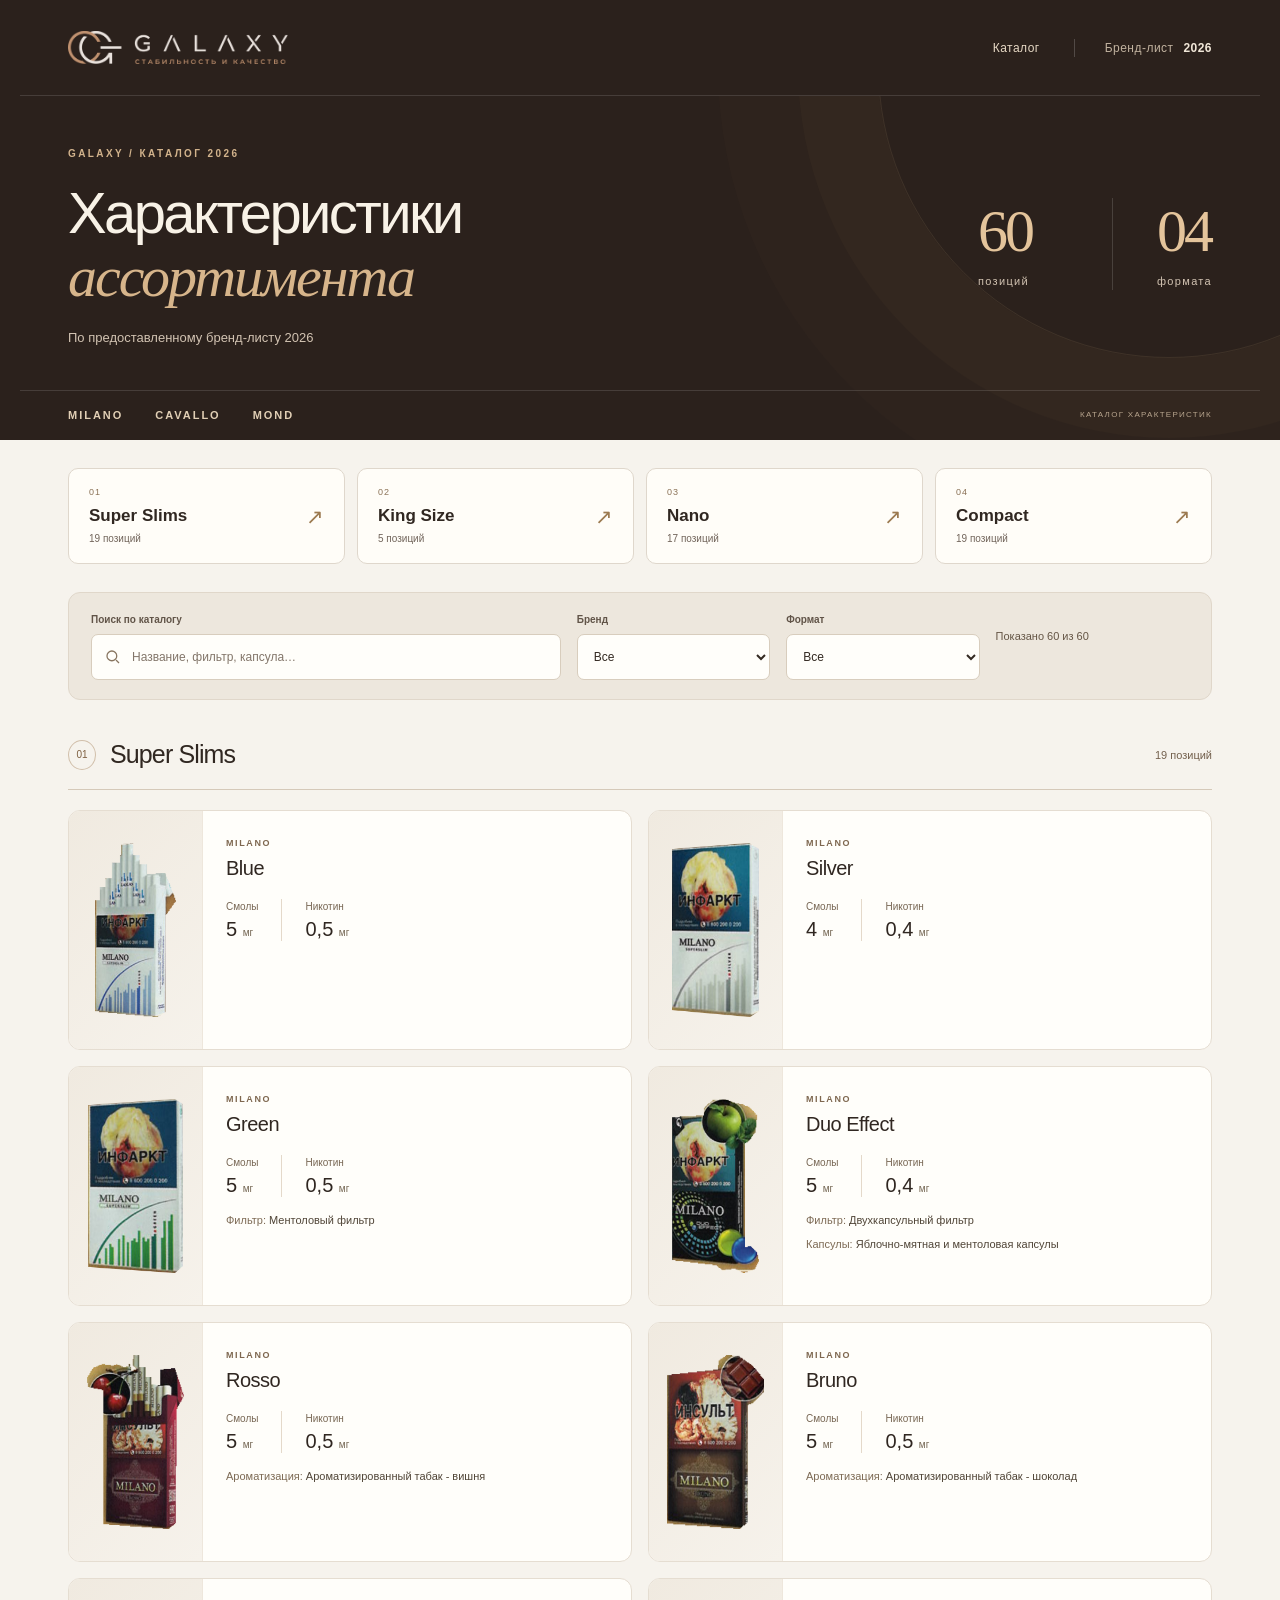
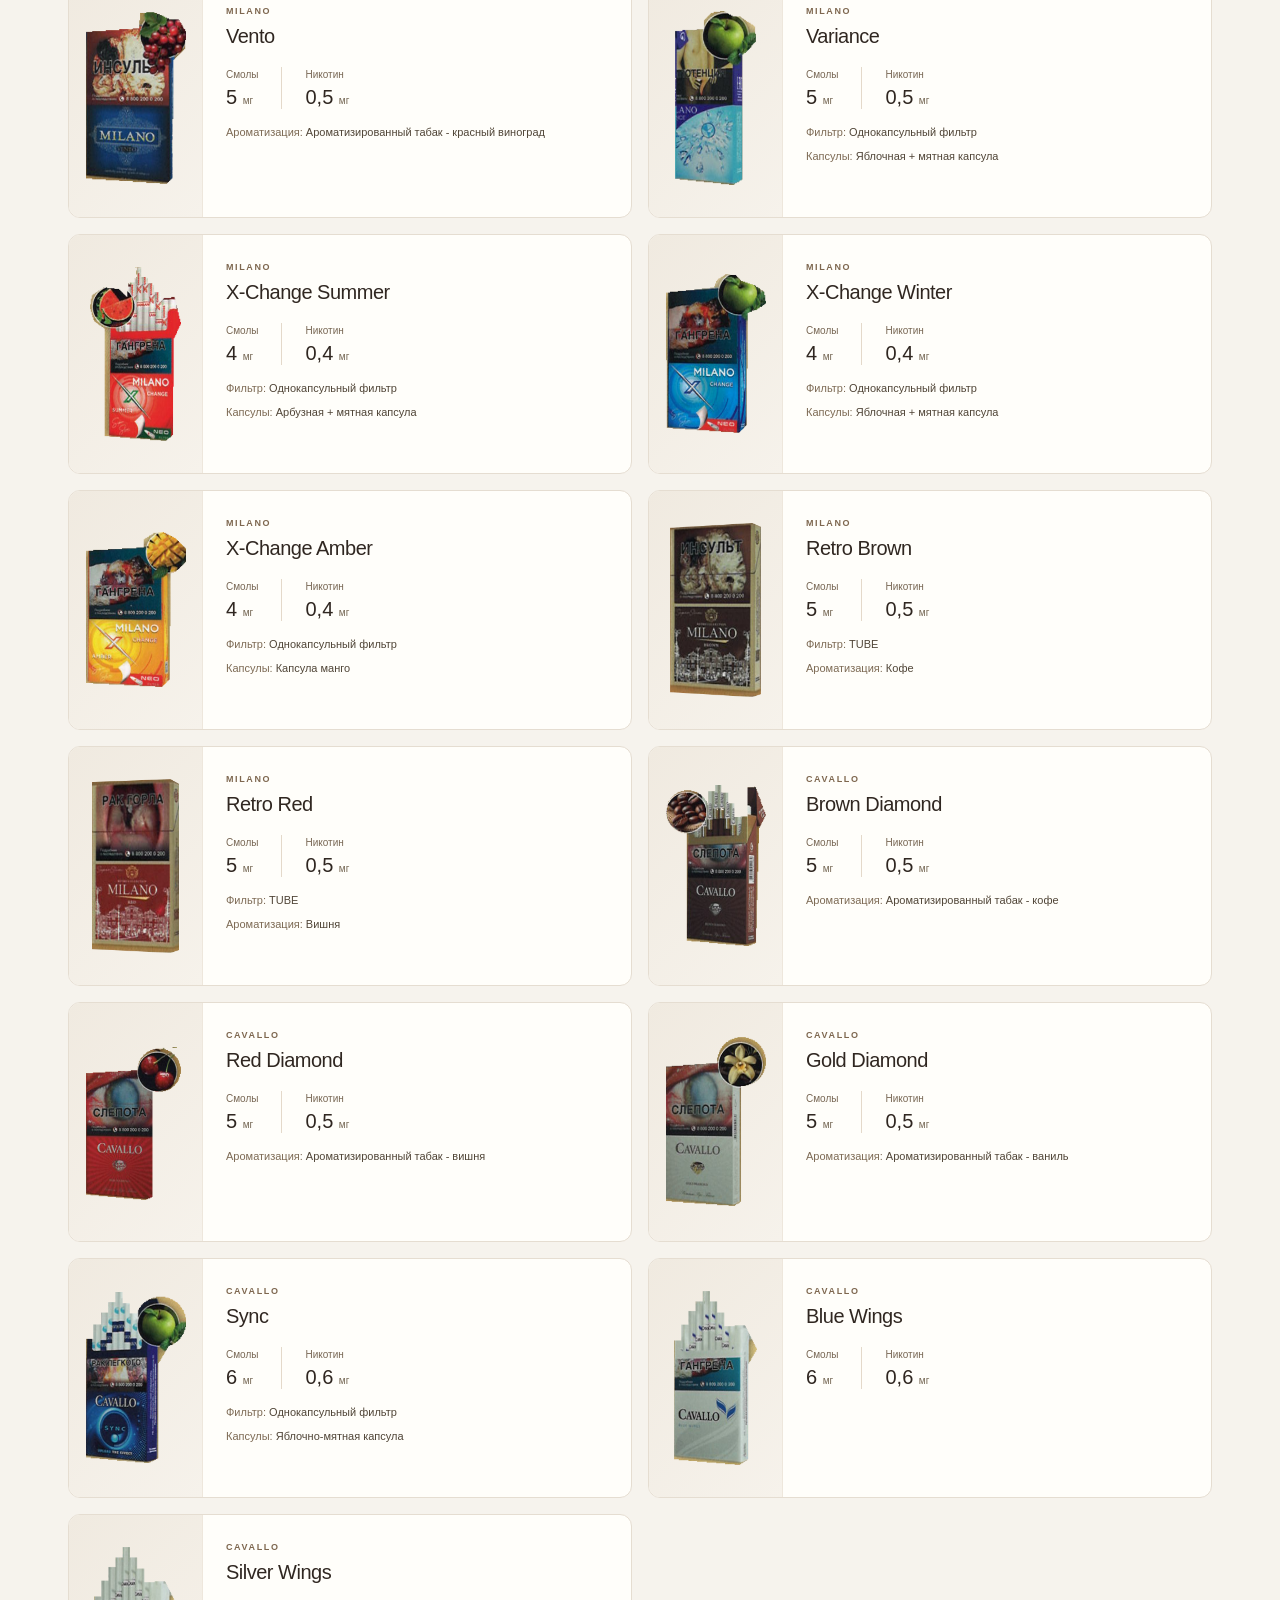
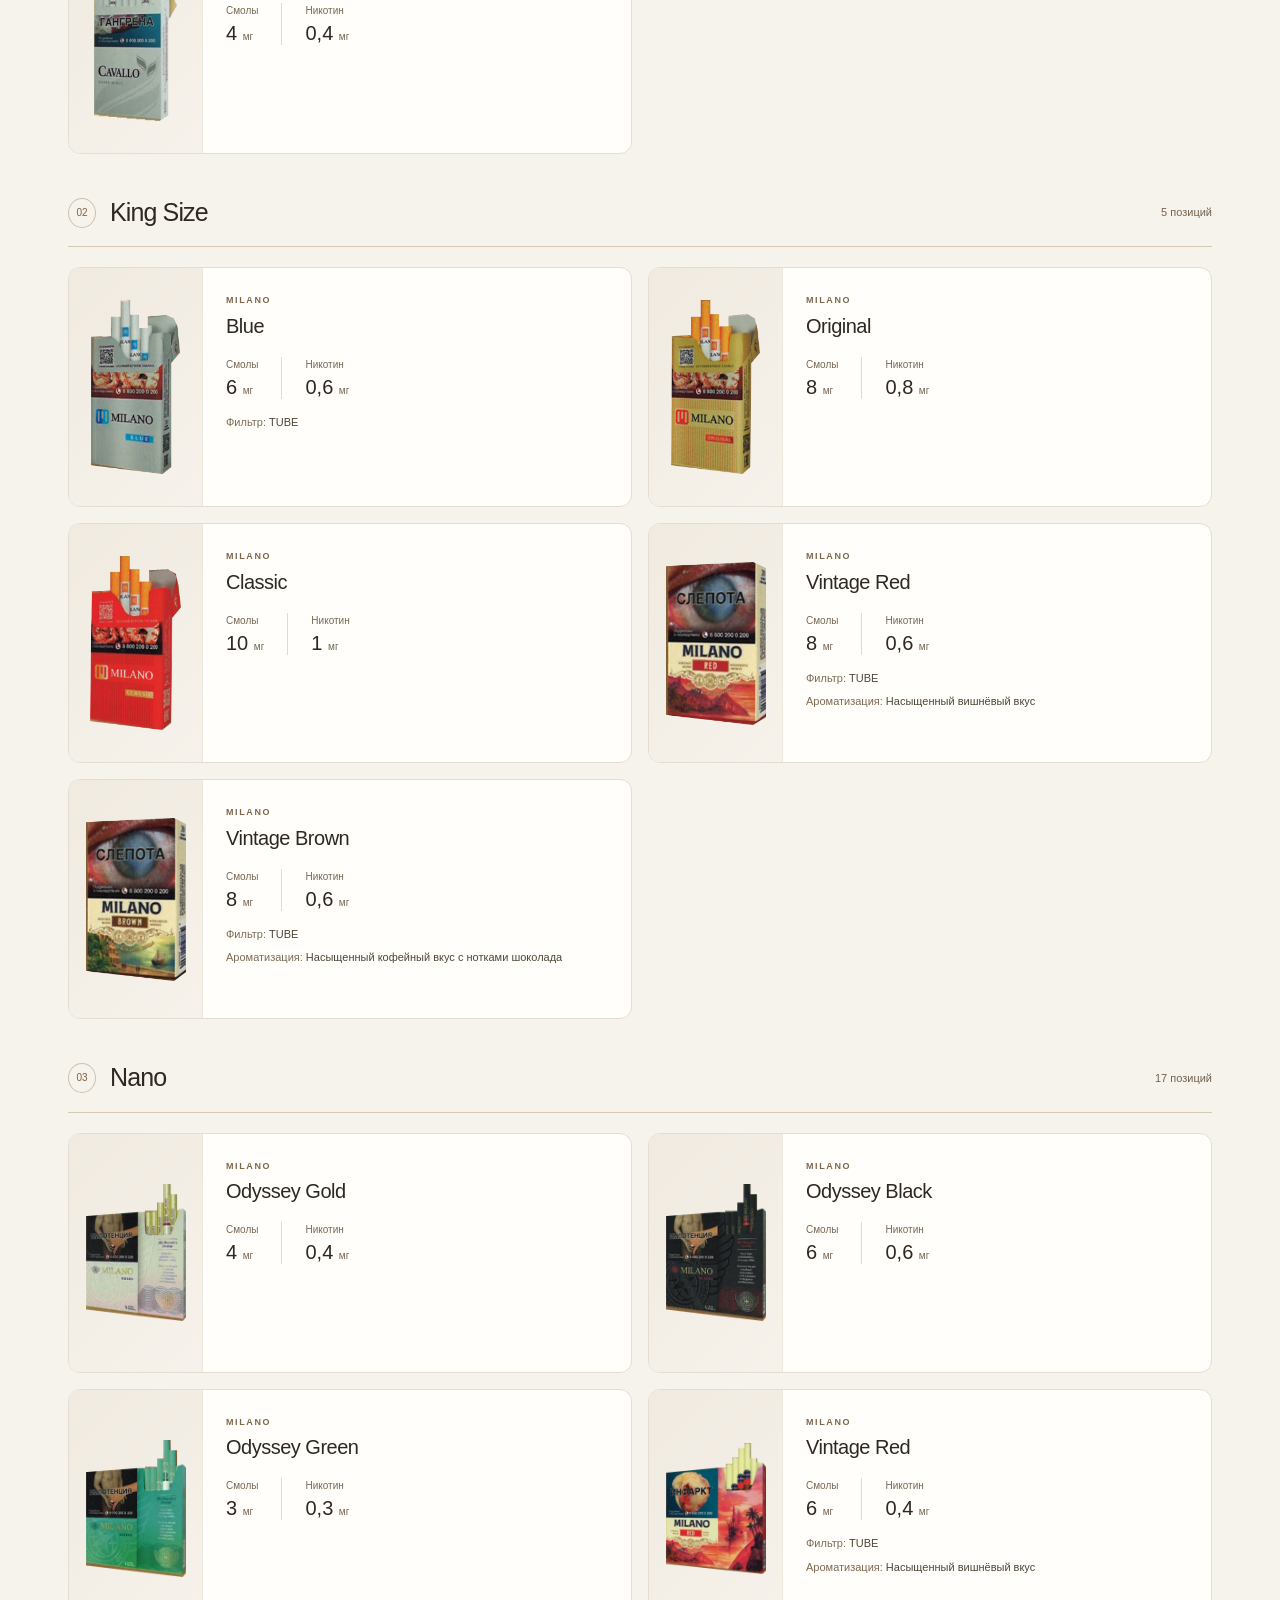
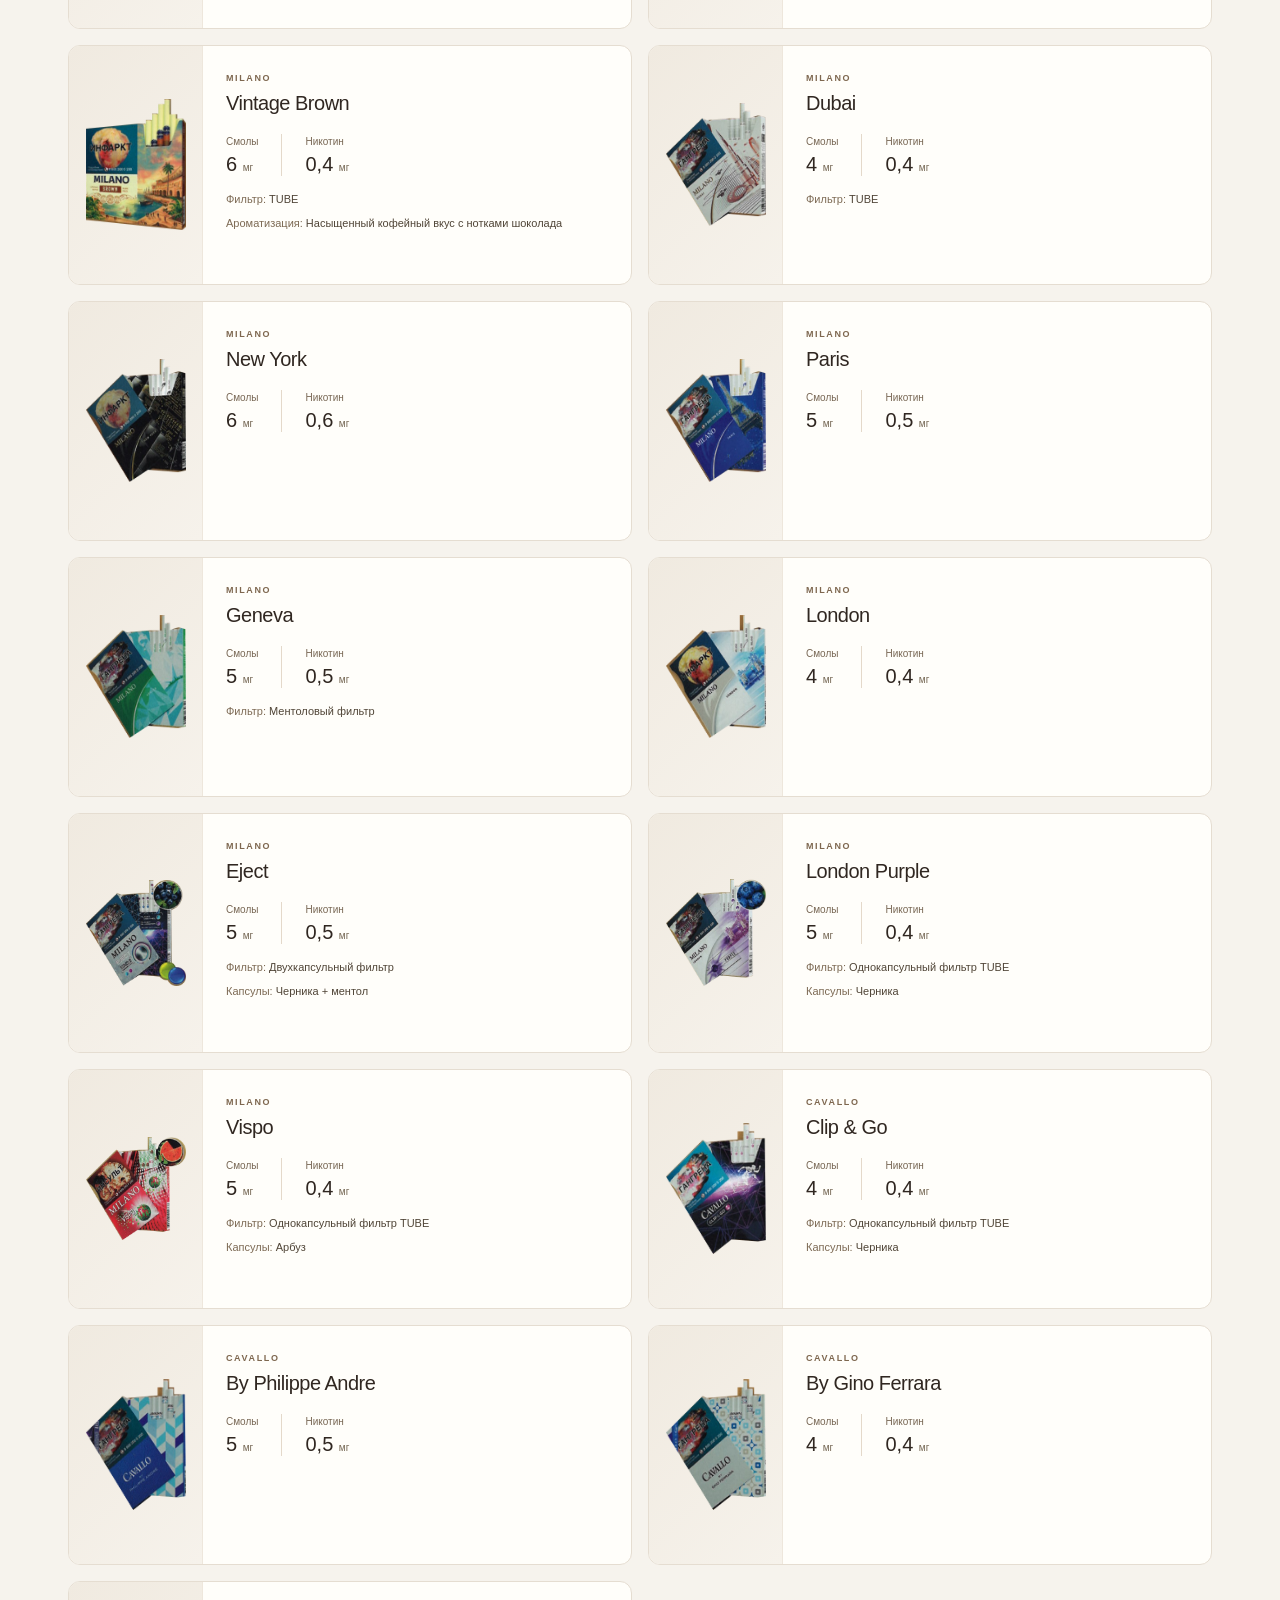
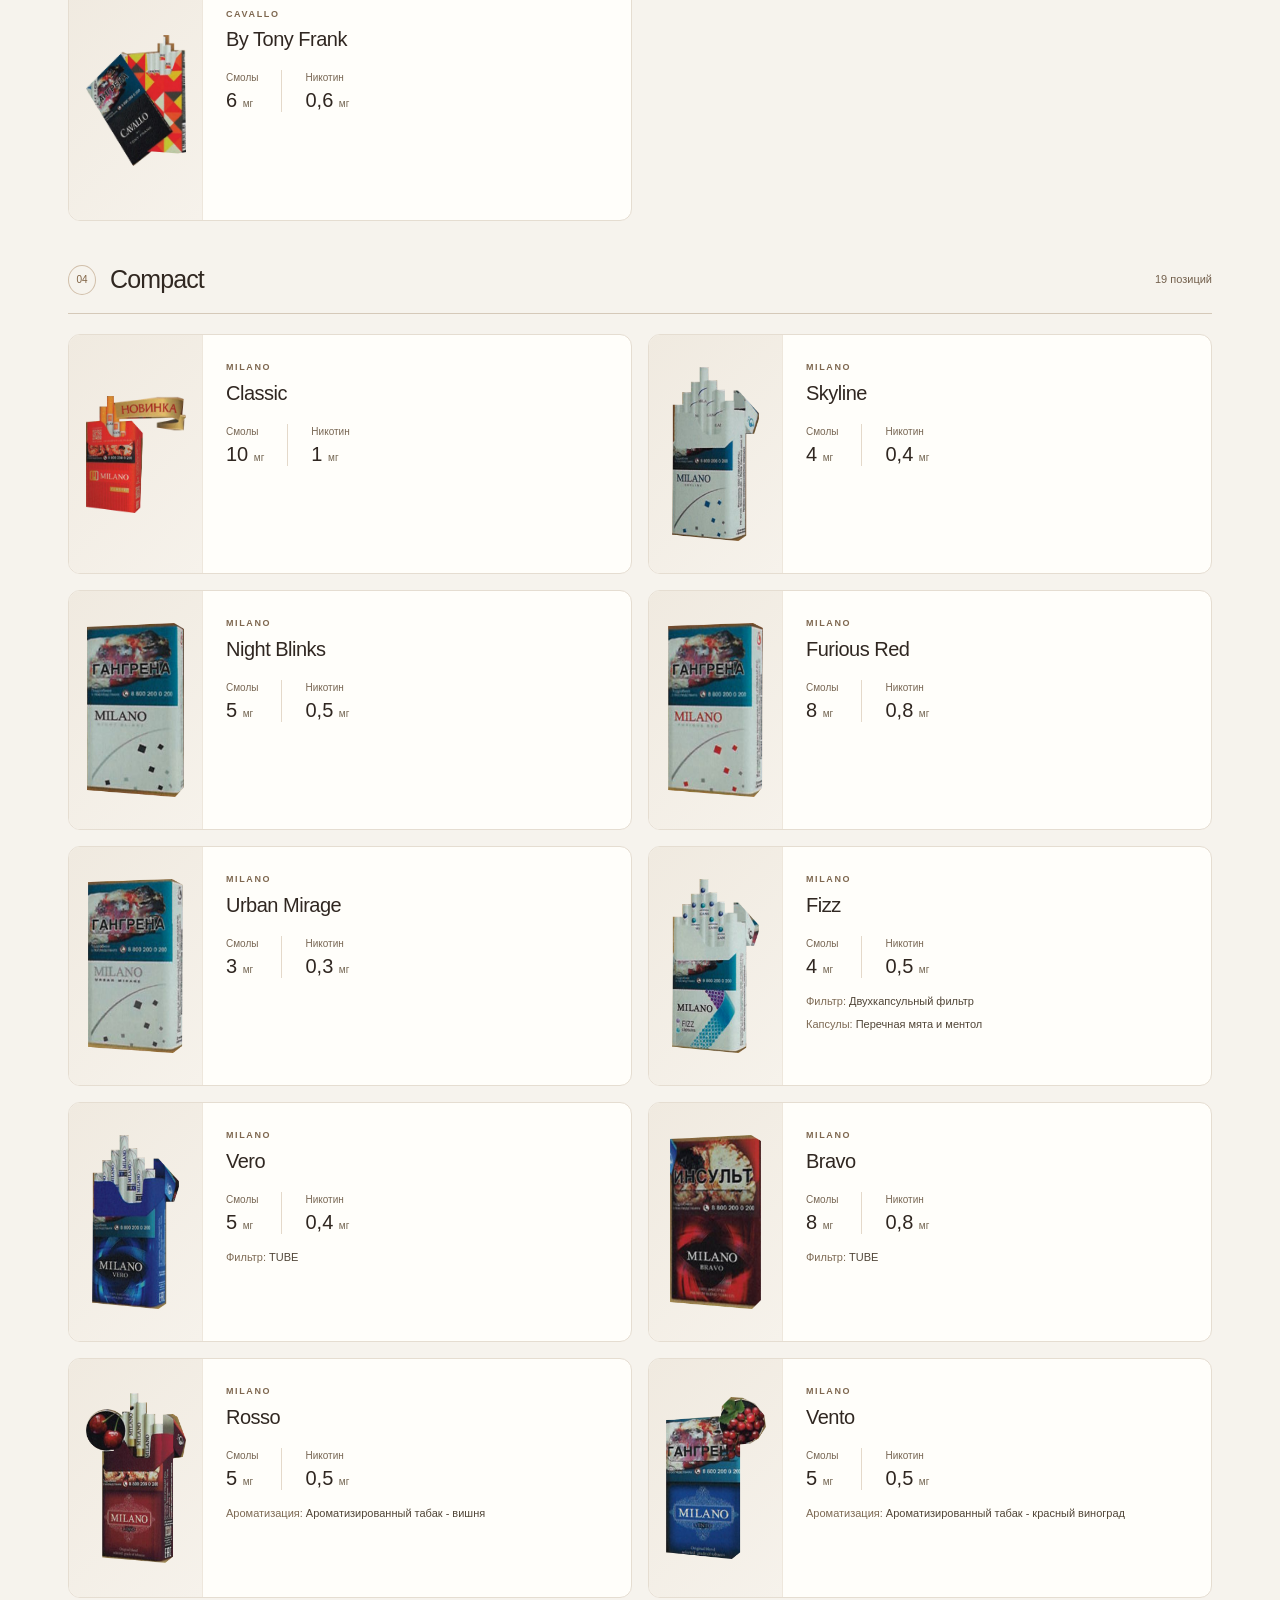
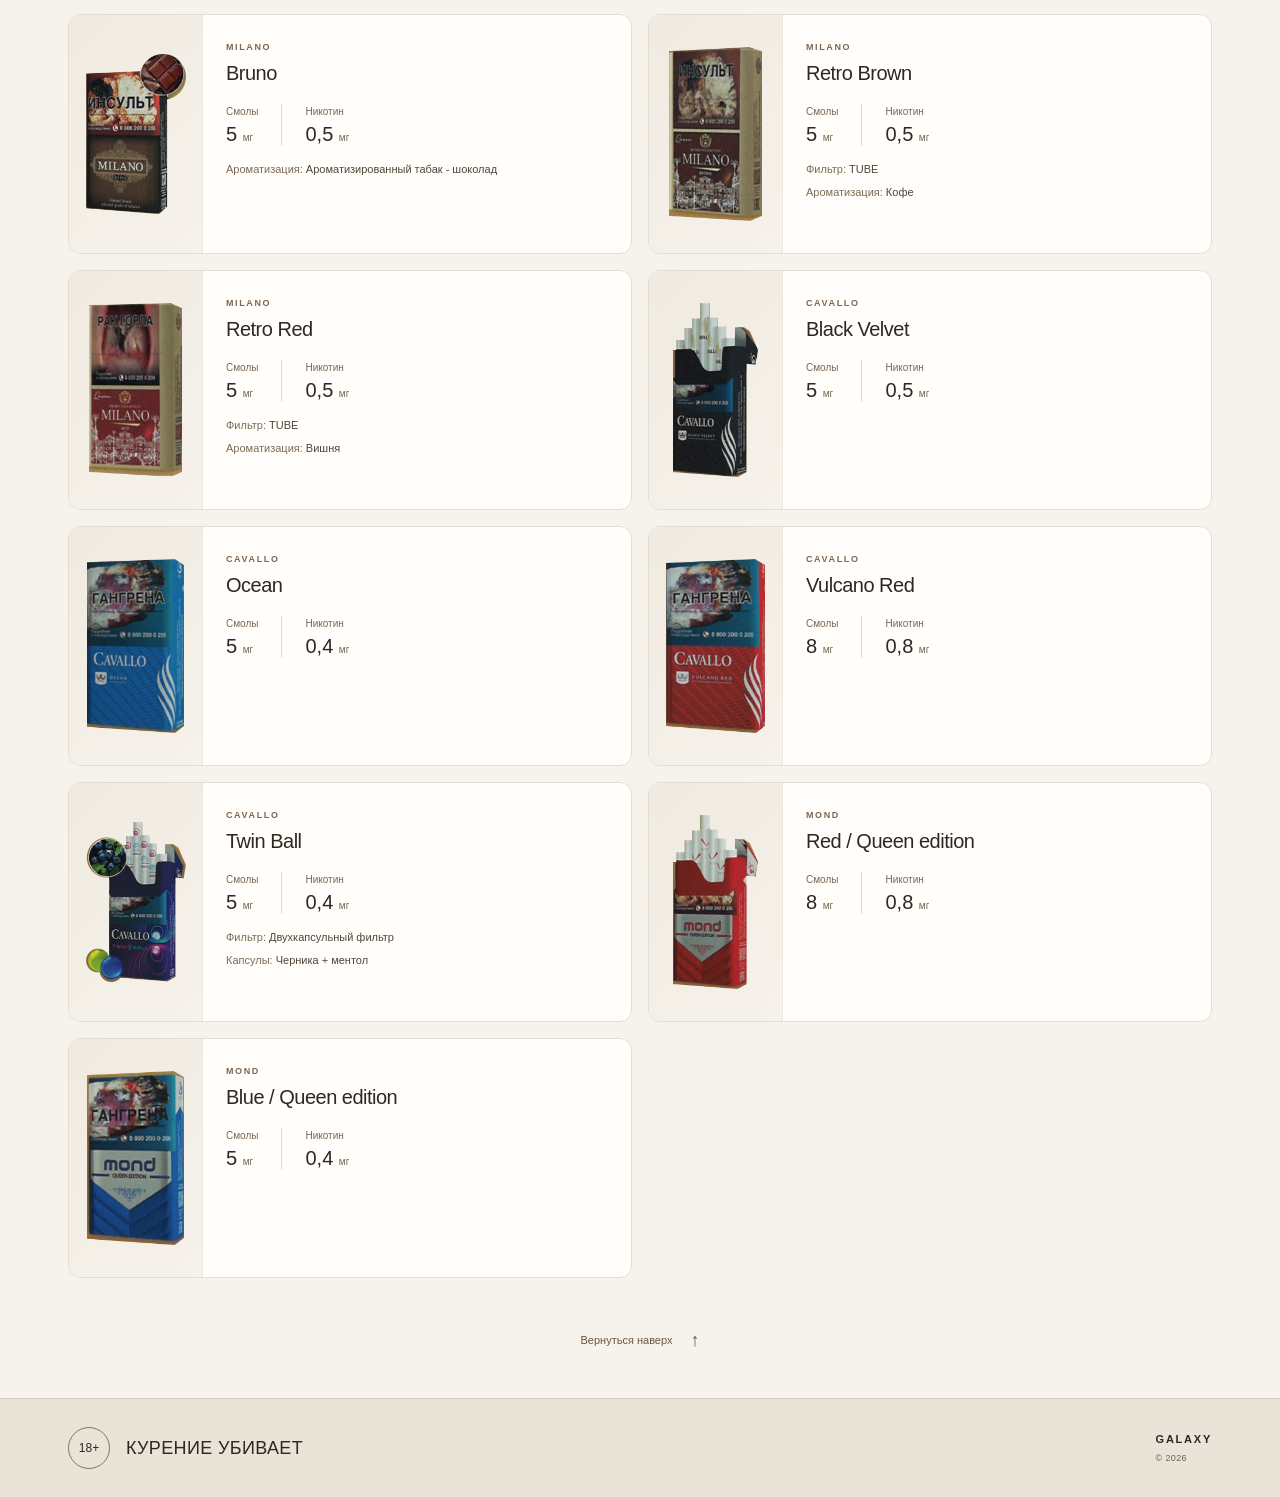
==== commit 0fd2349b: "Refine GALAXY catalogue design and filters; remove requested source notes" ====
--- a/index.html
+++ b/index.html
@@ -1,8 +1,7 @@
-<!doctype html>
-<html lang="ru"><head><meta charset="utf-8"><meta name="viewport" content="width=device-width,initial-scale=1"><meta name="robots" content="noindex,nofollow"><meta name="theme-color" content="#302217"><title>GALAXY — характеристики ассортимента 2026</title><link rel="stylesheet" href="style.css"><link rel="stylesheet" href="catalog-theme.css"></head>
-<body><a class="skip" href="#catalog">К каталогу</a><header><div class="masthead"><a class="wordmark" href="#top" aria-label="GALAXY — начало"><img src="assets/galaxy-logo.webp" width="220" height="34" alt="GALAXY"></a><span class="edition">Бренд-лист <strong>2026</strong></span></div></header>
-<main id="top"><div class="intro"><span class="eyebrow">КАТАЛОГ ДЛЯ ТОРГОВЫХ ПАРТНЁРОВ</span><h1>Характеристики<br>ассортимента</h1><p>По предоставленному бренд-листу 2026</p><div class="summary"><span>60 позиций</span><span>4 формата</span><span>MILANO · CAVALLO · MOND</span></div></div>
-<div class="catalog-tools"><nav aria-label="Форматы сигарет"><a href="#super-slims">Super Slims<span>19</span></a><a href="#king-size">King Size<span>5</span></a><a href="#nano">Nano<span>17</span></a><a href="#compact">Compact<span>19</span></a></nav><div class="search" hidden><label for="search">Поиск по каталогу</label><input id="search" type="search" placeholder="Название, фильтр или капсула" autocomplete="off"><button id="clear" type="button" hidden>Сбросить</button><p id="results" role="status" aria-live="polite"></p></div></div>
-<div id="catalog"><section id="super-slims" class="format" aria-labelledby="title-super-slims"><div class="section-heading"><h2 id="title-super-slims">Super Slims</h2><span>19 позиций</span></div><div class="products"><article class="product" data-search="super slims milano blue"><img class="pack" src="assets/super-slims-01.webp" alt="MILANO Blue — Super Slims" width="100" height="160" loading="lazy" decoding="async"><div class="brand">MILANO</div><h3>Blue</h3><dl class="metrics"><div><dt>Смолы</dt><dd>5 <span>мг</span></dd></div><div><dt>Никотин</dt><dd>0,5 <span>мг</span></dd></div></dl></article><article class="product" data-search="super slims milano silver"><img class="pack" src="assets/super-slims-02.webp" alt="MILANO Silver — Super Slims" width="100" height="160" loading="lazy" decoding="async"><div class="brand">MILANO</div><h3>Silver</h3><dl class="metrics"><div><dt>Смолы</dt><dd>4 <span>мг</span></dd></div><div><dt>Никотин</dt><dd>0,4 <span>мг</span></dd></div></dl></article><article class="product" data-search="super slims milano green ментоловый фильтр"><img class="pack" src="assets/super-slims-03.webp" alt="MILANO Green — Super Slims" width="100" height="160" loading="lazy" decoding="async"><div class="brand">MILANO</div><h3>Green</h3><dl class="metrics"><div><dt>Смолы</dt><dd>5 <span>мг</span></dd></div><div><dt>Никотин</dt><dd>0,5 <span>мг</span></dd></div></dl><p class="detail"><span>Фильтр:</span> Ментоловый фильтр</p></article><article class="product" data-search="super slims milano duo effect двухкапсульный фильтр яблочно-мятная и ментоловая капсулы"><img class="pack" src="assets/super-slims-04.webp" alt="MILANO Duo Effect — Super Slims" width="100" height="160" loading="lazy" decoding="async"><div class="brand">MILANO</div><h3>Duo Effect</h3><dl class="metrics"><div><dt>Смолы</dt><dd>5 <span>мг</span></dd></div><div><dt>Никотин</dt><dd>0,4 <span>мг</span></dd></div></dl><p class="detail"><span>Фильтр:</span> Двухкапсульный фильтр</p><p class="detail"><span>Капсулы:</span> Яблочно-мятная и ментоловая капсулы</p></article><article class="product" data-search="super slims milano rosso ароматизированный табак - вишня"><img class="pack" src="assets/super-slims-05.webp" alt="MILANO Rosso — Super Slims" width="100" height="160" loading="lazy" decoding="async"><div class="brand">MILANO</div><h3>Rosso</h3><dl class="metrics"><div><dt>Смолы</dt><dd>5 <span>мг</span></dd></div><div><dt>Никотин</dt><dd>0,5 <span>мг</span></dd></div></dl><p class="detail"><span>Ароматизация:</span> Ароматизированный табак - вишня</p></article><article class="product" data-search="super slims milano bruno ароматизированный табак - шоколад"><img class="pack" src="assets/super-slims-06.webp" alt="MILANO Bruno — Super Slims" width="100" height="160" loading="lazy" decoding="async"><div class="brand">MILANO</div><h3>Bruno</h3><dl class="metrics"><div><dt>Смолы</dt><dd>5 <span>мг</span></dd></div><div><dt>Никотин</dt><dd>0,5 <span>мг</span></dd></div></dl><p class="detail"><span>Ароматизация:</span> Ароматизированный табак - шоколад</p></article><article class="product" data-search="super slims milano vento ароматизированный табак - красный виноград"><img class="pack" src="assets/super-slims-07.webp" alt="MILANO Vento — Super Slims" width="100" height="160" loading="lazy" decoding="async"><div class="brand">MILANO</div><h3>Vento</h3><dl class="metrics"><div><dt>Смолы</dt><dd>5 <span>мг</span></dd></div><div><dt>Никотин</dt><dd>0,5 <span>мг</span></dd></div></dl><p class="detail"><span>Ароматизация:</span> Ароматизированный табак - красный виноград</p></article><article class="product" data-search="super slims milano variance однокапсульный фильтр яблочная + мятная капсула"><img class="pack" src="assets/super-slims-08.webp" alt="MILANO Variance — Super Slims" width="100" height="160" loading="lazy" decoding="async"><div class="brand">MILANO</div><h3>Variance</h3><dl class="metrics"><div><dt>Смолы</dt><dd>5 <span>мг</span></dd></div><div><dt>Никотин</dt><dd>0,5 <span>мг</span></dd></div></dl><p class="detail"><span>Фильтр:</span> Однокапсульный фильтр</p><p class="detail"><span>Капсулы:</span> Яблочная + мятная капсула</p></article><article class="product" data-search="super slims milano x-change summer однокапсульный фильтр арбузная + мятная капсула"><img class="pack" src="assets/super-slims-09.webp" alt="MILANO X-Change Summer — Super Slims" width="100" height="160" loading="lazy" decoding="async"><div class="brand">MILANO</div><h3>X-Change Summer</h3><dl class="metrics"><div><dt>Смолы</dt><dd>4 <span>мг</span></dd></div><div><dt>Никотин</dt><dd>0,4 <span>мг</span></dd></div></dl><p class="detail"><span>Фильтр:</span> Однокапсульный фильтр</p><p class="detail"><span>Капсулы:</span> Арбузная + мятная капсула</p></article><article class="product" data-search="super slims milano x-change winter однокапсульный фильтр яблочная + мятная капсула"><img class="pack" src="assets/super-slims-10.webp" alt="MILANO X-Change Winter — Super Slims" width="100" height="160" loading="lazy" decoding="async"><div class="brand">MILANO</div><h3>X-Change Winter</h3><dl class="metrics"><div><dt>Смолы</dt><dd>4 <span>мг</span></dd></div><div><dt>Никотин</dt><dd>0,4 <span>мг</span></dd></div></dl><p class="detail"><span>Фильтр:</span> Однокапсульный фильтр</p><p class="detail"><span>Капсулы:</span> Яблочная + мятная капсула</p></article><article class="product" data-search="super slims milano x-change amber однокапсульный фильтр капсула манго"><img class="pack" src="assets/super-slims-11.webp" alt="MILANO X-Change Amber — Super Slims" width="100" height="160" loading="lazy" decoding="async"><div class="brand">MILANO</div><h3>X-Change Amber</h3><dl class="metrics"><div><dt>Смолы</dt><dd>4 <span>мг</span></dd></div><div><dt>Никотин</dt><dd>0,4 <span>мг</span></dd></div></dl><p class="detail"><span>Фильтр:</span> Однокапсульный фильтр</p><p class="detail"><span>Капсулы:</span> Капсула манго</p></article><article class="product" data-search="super slims milano retro brown tube кофе"><img class="pack" src="assets/super-slims-12.webp" alt="MILANO Retro Brown — Super Slims" width="100" height="160" loading="lazy" decoding="async"><div class="brand">MILANO</div><h3>Retro Brown</h3><dl class="metrics"><div><dt>Смолы</dt><dd>5 <span>мг</span></dd></div><div><dt>Никотин</dt><dd>0,5 <span>мг</span></dd></div></dl><p class="detail"><span>Фильтр:</span> TUBE</p><p class="detail"><span>Ароматизация:</span> Кофе</p></article><article class="product" data-search="super slims milano retro red tube вишня"><img class="pack" src="assets/super-slims-13.webp" alt="MILANO Retro Red — Super Slims" width="100" height="160" loading="lazy" decoding="async"><div class="brand">MILANO</div><h3>Retro Red</h3><dl class="metrics"><div><dt>Смолы</dt><dd>5 <span>мг</span></dd></div><div><dt>Никотин</dt><dd>0,5 <span>мг</span></dd></div></dl><p class="detail"><span>Фильтр:</span> TUBE</p><p class="detail"><span>Ароматизация:</span> Вишня</p></article><article class="product" data-search="super slims cavallo brown diamond ароматизированный табак - кофе"><img class="pack" src="assets/super-slims-14.webp" alt="CAVALLO Brown Diamond — Super Slims" width="100" height="160" loading="lazy" decoding="async"><div class="brand">CAVALLO</div><h3>Brown Diamond</h3><dl class="metrics"><div><dt>Смолы</dt><dd>5 <span>мг</span></dd></div><div><dt>Никотин</dt><dd>0,5 <span>мг</span></dd></div></dl><p class="detail"><span>Ароматизация:</span> Ароматизированный табак - кофе</p></article><article class="product" data-search="super slims cavallo red diamond ароматизированный табак - вишня"><img class="pack" src="assets/super-slims-15.webp" alt="CAVALLO Red Diamond — Super Slims" width="100" height="160" loading="lazy" decoding="async"><div class="brand">CAVALLO</div><h3>Red Diamond</h3><dl class="metrics"><div><dt>Смолы</dt><dd>5 <span>мг</span></dd></div><div><dt>Никотин</dt><dd>0,5 <span>мг</span></dd></div></dl><p class="detail"><span>Ароматизация:</span> Ароматизированный табак - вишня</p></article><article class="product" data-search="super slims cavallo gold diamond ароматизированный табак - ваниль"><img class="pack" src="assets/super-slims-16.webp" alt="CAVALLO Gold Diamond — Super Slims" width="100" height="160" loading="lazy" decoding="async"><div class="brand">CAVALLO</div><h3>Gold Diamond</h3><dl class="metrics"><div><dt>Смолы</dt><dd>5 <span>мг</span></dd></div><div><dt>Никотин</dt><dd>0,5 <span>мг</span></dd></div></dl><p class="detail"><span>Ароматизация:</span> Ароматизированный табак - ваниль</p></article><article class="product" data-search="super slims cavallo sync однокапсульный фильтр яблочно-мятная капсула"><img class="pack" src="assets/super-slims-17.webp" alt="CAVALLO Sync — Super Slims" width="100" height="160" loading="lazy" decoding="async"><div class="brand">CAVALLO</div><h3>Sync</h3><dl class="metrics"><div><dt>Смолы</dt><dd>6 <span>мг</span></dd></div><div><dt>Никотин</dt><dd>0,6 <span>мг</span></dd></div></dl><p class="detail"><span>Фильтр:</span> Однокапсульный фильтр</p><p class="detail"><span>Капсулы:</span> Яблочно-мятная капсула</p></article><article class="product" data-search="super slims cavallo blue wings"><img class="pack" src="assets/super-slims-18.webp" alt="CAVALLO Blue Wings — Super Slims" width="100" height="160" loading="lazy" decoding="async"><div class="brand">CAVALLO</div><h3>Blue Wings</h3><dl class="metrics"><div><dt>Смолы</dt><dd>6 <span>мг</span></dd></div><div><dt>Никотин</dt><dd>0,6 <span>мг</span></dd></div></dl></article><article class="product" data-search="super slims cavallo silver wings"><img class="pack" src="assets/super-slims-19.webp" alt="CAVALLO Silver Wings — Super Slims" width="100" height="160" loading="lazy" decoding="async"><div class="brand">CAVALLO</div><h3>Silver Wings</h3><dl class="metrics"><div><dt>Смолы</dt><dd>4 <span>мг</span></dd></div><div><dt>Никотин</dt><dd>0,4 <span>мг</span></dd></div></dl></article></div></section><section id="king-size" class="format" aria-labelledby="title-king-size"><div class="section-heading"><h2 id="title-king-size">King Size</h2><span>5 позиций</span></div><div class="products"><article class="product" data-search="king size milano blue tube"><img class="pack" src="assets/king-size-20.webp" alt="MILANO Blue — King Size" width="100" height="160" loading="lazy" decoding="async"><div class="brand">MILANO</div><h3>Blue</h3><dl class="metrics"><div><dt>Смолы</dt><dd>6 <span>мг</span></dd></div><div><dt>Никотин</dt><dd>0,6 <span>мг</span></dd></div></dl><p class="detail"><span>Фильтр:</span> TUBE</p></article><article class="product" data-search="king size milano original"><img class="pack" src="assets/king-size-21.webp" alt="MILANO Original — King Size" width="100" height="160" loading="lazy" decoding="async"><div class="brand">MILANO</div><h3>Original</h3><dl class="metrics"><div><dt>Смолы</dt><dd>8 <span>мг</span></dd></div><div><dt>Никотин</dt><dd>0,8 <span>мг</span></dd></div></dl></article><article class="product" data-search="king size milano classic"><img class="pack" src="assets/king-size-22.webp" alt="MILANO Classic — King Size" width="100" height="160" loading="lazy" decoding="async"><div class="brand">MILANO</div><h3>Classic</h3><dl class="metrics"><div><dt>Смолы</dt><dd>10 <span>мг</span></dd></div><div><dt>Никотин</dt><dd>1 <span>мг</span></dd></div></dl></article><article class="product" data-search="king size milano vintage red tube насыщенный вишнёвый вкус"><img class="pack" src="assets/king-size-23.webp" alt="MILANO Vintage Red — King Size" width="100" height="160" loading="lazy" decoding="async"><div class="brand">MILANO</div><h3>Vintage Red</h3><dl class="metrics"><div><dt>Смолы</dt><dd>8 <span>мг</span></dd></div><div><dt>Никотин</dt><dd>0,6 <span>мг</span></dd></div></dl><p class="detail"><span>Фильтр:</span> TUBE</p><p class="detail"><span>Ароматизация:</span> Насыщенный вишнёвый вкус</p></article><article class="product" data-search="king size milano vintage brown tube насыщенный кофейный вкус с нотками шоколада"><img class="pack" src="assets/king-size-24.webp" alt="MILANO Vintage Brown — King Size" width="100" height="160" loading="lazy" decoding="async"><div class="brand">MILANO</div><h3>Vintage Brown</h3><dl class="metrics"><div><dt>Смолы</dt><dd>8 <span>мг</span></dd></div><div><dt>Никотин</dt><dd>0,6 <span>мг</span></dd></div></dl><p class="detail"><span>Фильтр:</span> TUBE</p><p class="detail"><span>Ароматизация:</span> Насыщенный кофейный вкус с нотками шоколада</p></article></div></section><section id="nano" class="format" aria-labelledby="title-nano"><div class="section-heading"><h2 id="title-nano">Nano</h2><span>17 позиций</span></div><div class="products"><article class="product" data-search="nano milano odyssey gold"><img class="pack" src="assets/nano-25.webp" alt="MILANO Odyssey Gold — Nano" width="100" height="160" loading="lazy" decoding="async"><div class="brand">MILANO</div><h3>Odyssey Gold</h3><dl class="metrics"><div><dt>Смолы</dt><dd>4 <span>мг</span></dd></div><div><dt>Никотин</dt><dd>0,4 <span>мг</span></dd></div></dl></article><article class="product" data-search="nano milano odyssey black"><img class="pack" src="assets/nano-26.webp" alt="MILANO Odyssey Black — Nano" width="100" height="160" loading="lazy" decoding="async"><div class="brand">MILANO</div><h3>Odyssey Black</h3><dl class="metrics"><div><dt>Смолы</dt><dd>6 <span>мг</span></dd></div><div><dt>Никотин</dt><dd>0,6 <span>мг</span></dd></div></dl></article><article class="product" data-search="nano milano odyssey green"><img class="pack" src="assets/nano-27.webp" alt="MILANO Odyssey Green — Nano" width="100" height="160" loading="lazy" decoding="async"><div class="brand">MILANO</div><h3>Odyssey Green</h3><dl class="metrics"><div><dt>Смолы</dt><dd>3 <span>мг</span></dd></div><div><dt>Никотин</dt><dd>0,3 <span>мг</span></dd></div></dl></article><article class="product" data-search="nano milano vintage red tube насыщенный вишнёвый вкус"><img class="pack" src="assets/nano-28.webp" alt="MILANO Vintage Red — Nano" width="100" height="160" loading="lazy" decoding="async"><div class="brand">MILANO</div><h3>Vintage Red</h3><dl class="metrics"><div><dt>Смолы</dt><dd>6 <span>мг</span></dd></div><div><dt>Никотин</dt><dd>0,4 <span>мг</span></dd></div></dl><p class="detail"><span>Фильтр:</span> TUBE</p><p class="detail"><span>Ароматизация:</span> Насыщенный вишнёвый вкус</p></article><article class="product" data-search="nano milano vintage brown tube насыщенный кофейный вкус с нотками шоколада"><img class="pack" src="assets/nano-29.webp" alt="MILANO Vintage Brown — Nano" width="100" height="160" loading="lazy" decoding="async"><div class="brand">MILANO</div><h3>Vintage Brown</h3><dl class="metrics"><div><dt>Смолы</dt><dd>6 <span>мг</span></dd></div><div><dt>Никотин</dt><dd>0,4 <span>мг</span></dd></div></dl><p class="detail"><span>Фильтр:</span> TUBE</p><p class="detail"><span>Ароматизация:</span> Насыщенный кофейный вкус с нотками шоколада</p></article><article class="product" data-search="nano milano dubai tube"><img class="pack" src="assets/nano-30.webp" alt="MILANO Dubai — Nano" width="100" height="160" loading="lazy" decoding="async"><div class="brand">MILANO</div><h3>Dubai</h3><dl class="metrics"><div><dt>Смолы</dt><dd>4 <span>мг</span></dd></div><div><dt>Никотин</dt><dd>0,4 <span>мг</span></dd></div></dl><p class="detail"><span>Фильтр:</span> TUBE</p></article><article class="product" data-search="nano milano new york"><img class="pack" src="assets/nano-31.webp" alt="MILANO New York — Nano" width="100" height="160" loading="lazy" decoding="async"><div class="brand">MILANO</div><h3>New York</h3><dl class="metrics"><div><dt>Смолы</dt><dd>6 <span>мг</span></dd></div><div><dt>Никотин</dt><dd>0,6 <span>мг</span></dd></div></dl></article><article class="product" data-search="nano milano paris"><img class="pack" src="assets/nano-32.webp" alt="MILANO Paris — Nano" width="100" height="160" loading="lazy" decoding="async"><div class="brand">MILANO</div><h3>Paris</h3><dl class="metrics"><div><dt>Смолы</dt><dd>5 <span>мг</span></dd></div><div><dt>Никотин</dt><dd>0,5 <span>мг</span></dd></div></dl></article><article class="product" data-search="nano milano geneva ментоловый фильтр"><img class="pack" src="assets/nano-33.webp" alt="MILANO Geneva — Nano" width="100" height="160" loading="lazy" decoding="async"><div class="brand">MILANO</div><h3>Geneva</h3><dl class="metrics"><div><dt>Смолы</dt><dd>5 <span>мг</span></dd></div><div><dt>Никотин</dt><dd>0,5 <span>мг</span></dd></div></dl><p class="detail"><span>Фильтр:</span> Ментоловый фильтр</p></article><article class="product" data-search="nano milano london"><img class="pack" src="assets/nano-34.webp" alt="MILANO London — Nano" width="100" height="160" loading="lazy" decoding="async"><div class="brand">MILANO</div><h3>London</h3><dl class="metrics"><div><dt>Смолы</dt><dd>4 <span>мг</span></dd></div><div><dt>Никотин</dt><dd>0,4 <span>мг</span></dd></div></dl></article><article class="product" data-search="nano milano eject двухкапсульный фильтр черника + ментол"><img class="pack" src="assets/nano-35.webp" alt="MILANO Eject — Nano" width="100" height="160" loading="lazy" decoding="async"><div class="brand">MILANO</div><h3>Eject</h3><dl class="metrics"><div><dt>Смолы</dt><dd>5 <span>мг</span></dd></div><div><dt>Никотин</dt><dd>0,5 <span>мг</span></dd></div></dl><p class="detail"><span>Фильтр:</span> Двухкапсульный фильтр</p><p class="detail"><span>Капсулы:</span> Черника + ментол</p></article><article class="product" data-search="nano milano london purple однокапсульный фильтр tube черника"><img class="pack" src="assets/nano-36.webp" alt="MILANO London Purple — Nano" width="100" height="160" loading="lazy" decoding="async"><div class="brand">MILANO</div><h3>London Purple</h3><dl class="metrics"><div><dt>Смолы</dt><dd>5 <span>мг</span></dd></div><div><dt>Никотин</dt><dd>0,4 <span>мг</span></dd></div></dl><p class="detail"><span>Фильтр:</span> Однокапсульный фильтр TUBE</p><p class="detail"><span>Капсулы:</span> Черника</p></article><article class="product" data-search="nano milano vispo однокапсульный фильтр tube арбуз"><img class="pack" src="assets/nano-37.webp" alt="MILANO Vispo — Nano" width="100" height="160" loading="lazy" decoding="async"><div class="brand">MILANO</div><h3>Vispo</h3><dl class="metrics"><div><dt>Смолы</dt><dd>5 <span>мг</span></dd></div><div><dt>Никотин</dt><dd>0,4 <span>мг</span></dd></div></dl><p class="detail"><span>Фильтр:</span> Однокапсульный фильтр TUBE</p><p class="detail"><span>Капсулы:</span> Арбуз</p></article><article class="product" data-search="nano cavallo clip &amp; go однокапсульный фильтр tube черника"><img class="pack" src="assets/nano-38.webp" alt="CAVALLO Clip &amp; Go — Nano" width="100" height="160" loading="lazy" decoding="async"><div class="brand">CAVALLO</div><h3>Clip &amp; Go</h3><dl class="metrics"><div><dt>Смолы</dt><dd>4 <span>мг</span></dd></div><div><dt>Никотин</dt><dd>0,4 <span>мг</span></dd></div></dl><p class="detail"><span>Фильтр:</span> Однокапсульный фильтр TUBE</p><p class="detail"><span>Капсулы:</span> Черника</p></article><article class="product" data-search="nano cavallo by philippe andre"><img class="pack" src="assets/nano-39.webp" alt="CAVALLO By Philippe Andre — Nano" width="100" height="160" loading="lazy" decoding="async"><div class="brand">CAVALLO</div><h3>By Philippe Andre</h3><dl class="metrics"><div><dt>Смолы</dt><dd>5 <span>мг</span></dd></div><div><dt>Никотин</dt><dd>0,5 <span>мг</span></dd></div></dl></article><article class="product" data-search="nano cavallo by gino ferrara"><img class="pack" src="assets/nano-40.webp" alt="CAVALLO By Gino Ferrara — Nano" width="100" height="160" loading="lazy" decoding="async"><div class="brand">CAVALLO</div><h3>By Gino Ferrara</h3><dl class="metrics"><div><dt>Смолы</dt><dd>4 <span>мг</span></dd></div><div><dt>Никотин</dt><dd>0,4 <span>мг</span></dd></div></dl></article><article class="product" data-search="nano cavallo by tony frank"><img class="pack" src="assets/nano-41.webp" alt="CAVALLO By Tony Frank — Nano" width="100" height="160" loading="lazy" decoding="async"><div class="brand">CAVALLO</div><h3>By Tony Frank</h3><dl class="metrics"><div><dt>Смолы</dt><dd>6 <span>мг</span></dd></div><div><dt>Никотин</dt><dd>0,6 <span>мг</span></dd></div></dl></article></div></section><section id="compact" class="format" aria-labelledby="title-compact"><div class="section-heading"><h2 id="title-compact">Compact</h2><span>19 позиций</span></div><div class="products"><article class="product" data-search="compact milano classic"><img class="pack" src="assets/compact-42.webp" alt="MILANO Classic — Compact" width="100" height="160" loading="lazy" decoding="async"><div class="brand">MILANO</div><h3>Classic</h3><dl class="metrics"><div><dt>Смолы</dt><dd>10 <span>мг</span></dd></div><div><dt>Никотин</dt><dd>1 <span>мг</span></dd></div></dl></article><article class="product" data-search="compact milano skyline"><img class="pack" src="assets/compact-43.webp" alt="MILANO Skyline — Compact" width="100" height="160" loading="lazy" decoding="async"><div class="brand">MILANO</div><h3>Skyline</h3><dl class="metrics"><div><dt>Смолы</dt><dd>4 <span>мг</span></dd></div><div><dt>Никотин</dt><dd>0,4 <span>мг</span></dd></div></dl></article><article class="product" data-search="compact milano night blinks"><img class="pack" src="assets/compact-44.webp" alt="MILANO Night Blinks — Compact" width="100" height="160" loading="lazy" decoding="async"><div class="brand">MILANO</div><h3>Night Blinks</h3><dl class="metrics"><div><dt>Смолы</dt><dd>5 <span>мг</span></dd></div><div><dt>Никотин</dt><dd>0,5 <span>мг</span></dd></div></dl></article><article class="product" data-search="compact milano furious red"><img class="pack" src="assets/compact-45.webp" alt="MILANO Furious Red — Compact" width="100" height="160" loading="lazy" decoding="async"><div class="brand">MILANO</div><h3>Furious Red</h3><dl class="metrics"><div><dt>Смолы</dt><dd>8 <span>мг</span></dd></div><div><dt>Никотин</dt><dd>0,8 <span>мг</span></dd></div></dl></article><article class="product" data-search="compact milano urban mirage"><img class="pack" src="assets/compact-46.webp" alt="MILANO Urban Mirage — Compact" width="100" height="160" loading="lazy" decoding="async"><div class="brand">MILANO</div><h3>Urban Mirage</h3><dl class="metrics"><div><dt>Смолы</dt><dd>3 <span>мг</span></dd></div><div><dt>Никотин</dt><dd>0,3 <span>мг</span></dd></div></dl></article><article class="product" data-search="compact milano fizz двухкапсульный фильтр перечная мята и ментол"><img class="pack" src="assets/compact-47.webp" alt="MILANO Fizz — Compact" width="100" height="160" loading="lazy" decoding="async"><div class="brand">MILANO</div><h3>Fizz</h3><dl class="metrics"><div><dt>Смолы</dt><dd>4 <span>мг</span></dd></div><div><dt>Никотин</dt><dd>0,5 <span>мг</span></dd></div></dl><p class="detail"><span>Фильтр:</span> Двухкапсульный фильтр</p><p class="detail"><span>Капсулы:</span> Перечная мята и ментол</p></article><article class="product" data-search="compact milano vero tube"><img class="pack" src="assets/compact-48.webp" alt="MILANO Vero — Compact" width="100" height="160" loading="lazy" decoding="async"><div class="brand">MILANO</div><h3>Vero</h3><dl class="metrics"><div><dt>Смолы</dt><dd>5 <span>мг</span></dd></div><div><dt>Никотин</dt><dd>0,4 <span>мг</span></dd></div></dl><p class="detail"><span>Фильтр:</span> TUBE</p></article><article class="product" data-search="compact milano bravo tube"><img class="pack" src="assets/compact-49.webp" alt="MILANO Bravo — Compact" width="100" height="160" loading="lazy" decoding="async"><div class="brand">MILANO</div><h3>Bravo</h3><dl class="metrics"><div><dt>Смолы</dt><dd>8 <span>мг</span></dd></div><div><dt>Никотин</dt><dd>0,8 <span>мг</span></dd></div></dl><p class="detail"><span>Фильтр:</span> TUBE</p></article><article class="product" data-search="compact milano rosso ароматизированный табак - вишня"><img class="pack" src="assets/compact-50.webp" alt="MILANO Rosso — Compact" width="100" height="160" loading="lazy" decoding="async"><div class="brand">MILANO</div><h3>Rosso</h3><dl class="metrics"><div><dt>Смолы</dt><dd>5 <span>мг</span></dd></div><div><dt>Никотин</dt><dd>0,5 <span>мг</span></dd></div></dl><p class="detail"><span>Ароматизация:</span> Ароматизированный табак - вишня</p></article><article class="product" data-search="compact milano vento ароматизированный табак - красный виноград"><img class="pack" src="assets/compact-51.webp" alt="MILANO Vento — Compact" width="100" height="160" loading="lazy" decoding="async"><div class="brand">MILANO</div><h3>Vento</h3><dl class="metrics"><div><dt>Смолы</dt><dd>5 <span>мг</span></dd></div><div><dt>Никотин</dt><dd>0,5 <span>мг</span></dd></div></dl><p class="detail"><span>Ароматизация:</span> Ароматизированный табак - красный виноград</p></article><article class="product" data-search="compact milano bruno ароматизированный табак - шоколад"><img class="pack" src="assets/compact-52.webp" alt="MILANO Bruno — Compact" width="100" height="160" loading="lazy" decoding="async"><div class="brand">MILANO</div><h3>Bruno</h3><dl class="metrics"><div><dt>Смолы</dt><dd>5 <span>мг</span></dd></div><div><dt>Никотин</dt><dd>0,5 <span>мг</span></dd></div></dl><p class="detail"><span>Ароматизация:</span> Ароматизированный табак - шоколад</p></article><article class="product" data-search="compact milano retro brown tube кофе"><img class="pack" src="assets/compact-53.webp" alt="MILANO Retro Brown — Compact" width="100" height="160" loading="lazy" decoding="async"><div class="brand">MILANO</div><h3>Retro Brown</h3><dl class="metrics"><div><dt>Смолы</dt><dd>5 <span>мг</span></dd></div><div><dt>Никотин</dt><dd>0,5 <span>мг</span></dd></div></dl><p class="detail"><span>Фильтр:</span> TUBE</p><p class="detail"><span>Ароматизация:</span> Кофе</p></article><article class="product" data-search="compact milano retro red tube вишня"><img class="pack" src="assets/compact-54.webp" alt="MILANO Retro Red — Compact" width="100" height="160" loading="lazy" decoding="async"><div class="brand">MILANO</div><h3>Retro Red</h3><dl class="metrics"><div><dt>Смолы</dt><dd>5 <span>мг</span></dd></div><div><dt>Никотин</dt><dd>0,5 <span>мг</span></dd></div></dl><p class="detail"><span>Фильтр:</span> TUBE</p><p class="detail"><span>Ароматизация:</span> Вишня</p></article><article class="product" data-search="compact cavallo black velvet"><img class="pack" src="assets/compact-55.webp" alt="CAVALLO Black Velvet — Compact" width="100" height="160" loading="lazy" decoding="async"><div class="brand">CAVALLO</div><h3>Black Velvet</h3><dl class="metrics"><div><dt>Смолы</dt><dd>5 <span>мг</span></dd></div><div><dt>Никотин</dt><dd>0,5 <span>мг</span></dd></div></dl></article><article class="product" data-search="compact cavallo ocean"><img class="pack" src="assets/compact-56.webp" alt="CAVALLO Ocean — Compact" width="100" height="160" loading="lazy" decoding="async"><div class="brand">CAVALLO</div><h3>Ocean</h3><dl class="metrics"><div><dt>Смолы</dt><dd>5 <span>мг</span></dd></div><div><dt>Никотин</dt><dd>0,4 <span>мг</span></dd></div></dl></article><article class="product" data-search="compact cavallo vulcano red"><img class="pack" src="assets/compact-57.webp" alt="CAVALLO Vulcano Red — Compact" width="100" height="160" loading="lazy" decoding="async"><div class="brand">CAVALLO</div><h3>Vulcano Red</h3><dl class="metrics"><div><dt>Смолы</dt><dd>8 <span>мг</span></dd></div><div><dt>Никотин</dt><dd>0,8 <span>мг</span></dd></div></dl></article><article class="product" data-search="compact cavallo twin ball двухкапсульный фильтр черника + ментол"><img class="pack" src="assets/compact-58.webp" alt="CAVALLO Twin Ball — Compact" width="100" height="160" loading="lazy" decoding="async"><div class="brand">CAVALLO</div><h3>Twin Ball</h3><dl class="metrics"><div><dt>Смолы</dt><dd>5 <span>мг</span></dd></div><div><dt>Никотин</dt><dd>0,4 <span>мг</span></dd></div></dl><p class="detail"><span>Фильтр:</span> Двухкапсульный фильтр</p><p class="detail"><span>Капсулы:</span> Черника + ментол</p></article><article class="product" data-search="compact mond red / queen edition"><img class="pack" src="assets/compact-59.webp" alt="MOND Red / Queen edition — Compact" width="100" height="160" loading="lazy" decoding="async"><div class="brand">MOND</div><h3>Red / Queen edition</h3><dl class="metrics"><div><dt>Смолы</dt><dd>8 <span>мг</span></dd></div><div><dt>Никотин</dt><dd>0,8 <span>мг</span></dd></div></dl></article><article class="product" data-search="compact mond blue / queen edition"><img class="pack" src="assets/compact-60.webp" alt="MOND Blue / Queen edition — Compact" width="100" height="160" loading="lazy" decoding="async"><div class="brand">MOND</div><h3>Blue / Queen edition</h3><dl class="metrics"><div><dt>Смолы</dt><dd>5 <span>мг</span></dd></div><div><dt>Никотин</dt><dd>0,4 <span>мг</span></dd></div></dl></article></div></section><p id="empty" hidden>Ничего не найдено. Попробуйте другое название или сбросьте поиск.</p></div>
-<aside class="source-note"><p>Неуказанные фильтры, ароматизация и капсулы отсутствуют в описании позиции в источнике.</p><p>Материал для торговых партнёров. Не для передачи потребителям.</p></aside></main>
-<footer><div><strong>18+ КУРЕНИЕ УБИВАЕТ</strong><span>GALAXY · 2026</span></div></footer><script src="script.js" defer></script></body></html>
+<!doctype html><html lang="ru"><head><meta charset="utf-8"><meta name="viewport" content="width=device-width,initial-scale=1"><meta name="robots" content="noindex,nofollow"><meta name="theme-color" content="#2b211c"><meta name="description" content="Каталог характеристик GALAXY 2026. 60 позиций MILANO, CAVALLO и MOND в четырёх форматах."><title>GALAXY — каталог характеристик 2026</title><link rel="stylesheet" href="style.css?v=20261029-2"></head><body>
+<a class="skip" href="#catalog">Перейти к каталогу</a><header id="top"><div class="masthead"><a class="wordmark" href="#top" aria-label="GALAXY — начало"><img src="assets/galaxy-logo.webp" width="220" height="34" alt="GALAXY"></a><div class="header-meta"><a href="#catalog">Каталог</a><span>Бренд-лист <strong>2026</strong></span></div></div></header>
+<div class="hero"><div class="hero-inner"><div><span class="eyebrow">GALAXY / КАТАЛОГ 2026</span><h1>Характеристики<br><em>ассортимента</em></h1><p>По предоставленному бренд-листу 2026</p></div><dl class="hero-stats"><div><dt>позиций</dt><dd>60</dd></div><div><dt>формата</dt><dd>04</dd></div></dl></div><div class="brand-line"><span>MILANO</span><span>CAVALLO</span><span>MOND</span><span class="brand-line-note">КАТАЛОГ ХАРАКТЕРИСТИК</span></div></div>
+<main><nav class="format-nav" aria-label="Перейти к формату"><a href="#super-slims"><span class="nav-index">01</span><span class="nav-name">Super Slims</span><span class="nav-count">19 позиций</span><span class="nav-arrow" aria-hidden="true">↗</span></a><a href="#king-size"><span class="nav-index">02</span><span class="nav-name">King Size</span><span class="nav-count">5 позиций</span><span class="nav-arrow" aria-hidden="true">↗</span></a><a href="#nano"><span class="nav-index">03</span><span class="nav-name">Nano</span><span class="nav-count">17 позиций</span><span class="nav-arrow" aria-hidden="true">↗</span></a><a href="#compact"><span class="nav-index">04</span><span class="nav-name">Compact</span><span class="nav-count">19 позиций</span><span class="nav-arrow" aria-hidden="true">↗</span></a></nav>
+<form class="catalog-tools" role="search" aria-label="Поиск и фильтры каталога" hidden><div class="search-field"><label for="search">Поиск по каталогу</label><div class="input-wrap"><svg aria-hidden="true" viewBox="0 0 24 24"><circle cx="10.5" cy="10.5" r="6.5"/><path d="m16 16 4 4"/></svg><input id="search" type="search" placeholder="Название, фильтр, капсула…" autocomplete="off"></div></div><div class="select-field"><label for="brand">Бренд</label><select id="brand"><option value="">Все</option><option>MILANO</option><option>CAVALLO</option><option>MOND</option></select></div><div class="select-field"><label for="format">Формат</label><select id="format"><option value="">Все</option><option value="super-slims">Super Slims</option><option value="king-size">King Size</option><option value="nano">Nano</option><option value="compact">Compact</option></select></div><div class="tools-status"><p id="results" role="status" aria-live="polite" aria-atomic="true">Показано 60 из 60</p><button id="clear" type="button" hidden>Сбросить фильтры</button></div></form>
+<div id="catalog"><section id="super-slims" class="format" aria-labelledby="title-super-slims"><div class="section-heading"><span class="section-index">01</span><h2 id="title-super-slims">Super Slims</h2><span>19 позиций</span></div><div class="products"><article class="product" data-brand="MILANO" data-search="super slims milano blue"><div class="pack-stage"><img class="pack" src="assets/super-slims-01.webp" alt="MILANO Blue — Super Slims" width="100" height="160" loading="lazy" decoding="async"></div><div class="product-info"><div class="brand">MILANO</div><h3>Blue</h3><dl class="metrics"><div><dt>Смолы</dt><dd>5 <span>мг</span></dd></div><div><dt>Никотин</dt><dd>0,5 <span>мг</span></dd></div></dl></div></article><article class="product" data-brand="MILANO" data-search="super slims milano silver"><div class="pack-stage"><img class="pack" src="assets/super-slims-02.webp" alt="MILANO Silver — Super Slims" width="100" height="160" loading="lazy" decoding="async"></div><div class="product-info"><div class="brand">MILANO</div><h3>Silver</h3><dl class="metrics"><div><dt>Смолы</dt><dd>4 <span>мг</span></dd></div><div><dt>Никотин</dt><dd>0,4 <span>мг</span></dd></div></dl></div></article><article class="product" data-brand="MILANO" data-search="super slims milano green ментоловый фильтр"><div class="pack-stage"><img class="pack" src="assets/super-slims-03.webp" alt="MILANO Green — Super Slims" width="100" height="160" loading="lazy" decoding="async"></div><div class="product-info"><div class="brand">MILANO</div><h3>Green</h3><dl class="metrics"><div><dt>Смолы</dt><dd>5 <span>мг</span></dd></div><div><dt>Никотин</dt><dd>0,5 <span>мг</span></dd></div></dl><p class="detail"><span>Фильтр:</span> Ментоловый фильтр</p></div></article><article class="product" data-brand="MILANO" data-search="super slims milano duo effect двухкапсульный фильтр яблочно-мятная и ментоловая капсулы"><div class="pack-stage"><img class="pack" src="assets/super-slims-04.webp" alt="MILANO Duo Effect — Super Slims" width="100" height="160" loading="lazy" decoding="async"></div><div class="product-info"><div class="brand">MILANO</div><h3>Duo Effect</h3><dl class="metrics"><div><dt>Смолы</dt><dd>5 <span>мг</span></dd></div><div><dt>Никотин</dt><dd>0,4 <span>мг</span></dd></div></dl><p class="detail"><span>Фильтр:</span> Двухкапсульный фильтр</p><p class="detail"><span>Капсулы:</span> Яблочно-мятная и ментоловая капсулы</p></div></article><article class="product" data-brand="MILANO" data-search="super slims milano rosso ароматизированный табак - вишня"><div class="pack-stage"><img class="pack" src="assets/super-slims-05.webp" alt="MILANO Rosso — Super Slims" width="100" height="160" loading="lazy" decoding="async"></div><div class="product-info"><div class="brand">MILANO</div><h3>Rosso</h3><dl class="metrics"><div><dt>Смолы</dt><dd>5 <span>мг</span></dd></div><div><dt>Никотин</dt><dd>0,5 <span>мг</span></dd></div></dl><p class="detail"><span>Ароматизация:</span> Ароматизированный табак - вишня</p></div></article><article class="product" data-brand="MILANO" data-search="super slims milano bruno ароматизированный табак - шоколад"><div class="pack-stage"><img class="pack" src="assets/super-slims-06.webp" alt="MILANO Bruno — Super Slims" width="100" height="160" loading="lazy" decoding="async"></div><div class="product-info"><div class="brand">MILANO</div><h3>Bruno</h3><dl class="metrics"><div><dt>Смолы</dt><dd>5 <span>мг</span></dd></div><div><dt>Никотин</dt><dd>0,5 <span>мг</span></dd></div></dl><p class="detail"><span>Ароматизация:</span> Ароматизированный табак - шоколад</p></div></article><article class="product" data-brand="MILANO" data-search="super slims milano vento ароматизированный табак - красный виноград"><div class="pack-stage"><img class="pack" src="assets/super-slims-07.webp" alt="MILANO Vento — Super Slims" width="100" height="160" loading="lazy" decoding="async"></div><div class="product-info"><div class="brand">MILANO</div><h3>Vento</h3><dl class="metrics"><div><dt>Смолы</dt><dd>5 <span>мг</span></dd></div><div><dt>Никотин</dt><dd>0,5 <span>мг</span></dd></div></dl><p class="detail"><span>Ароматизация:</span> Ароматизированный табак - красный виноград</p></div></article><article class="product" data-brand="MILANO" data-search="super slims milano variance однокапсульный фильтр яблочная + мятная капсула"><div class="pack-stage"><img class="pack" src="assets/super-slims-08.webp" alt="MILANO Variance — Super Slims" width="100" height="160" loading="lazy" decoding="async"></div><div class="product-info"><div class="brand">MILANO</div><h3>Variance</h3><dl class="metrics"><div><dt>Смолы</dt><dd>5 <span>мг</span></dd></div><div><dt>Никотин</dt><dd>0,5 <span>мг</span></dd></div></dl><p class="detail"><span>Фильтр:</span> Однокапсульный фильтр</p><p class="detail"><span>Капсулы:</span> Яблочная + мятная капсула</p></div></article><article class="product" data-brand="MILANO" data-search="super slims milano x-change summer однокапсульный фильтр арбузная + мятная капсула"><div class="pack-stage"><img class="pack" src="assets/super-slims-09.webp" alt="MILANO X-Change Summer — Super Slims" width="100" height="160" loading="lazy" decoding="async"></div><div class="product-info"><div class="brand">MILANO</div><h3>X-Change Summer</h3><dl class="metrics"><div><dt>Смолы</dt><dd>4 <span>мг</span></dd></div><div><dt>Никотин</dt><dd>0,4 <span>мг</span></dd></div></dl><p class="detail"><span>Фильтр:</span> Однокапсульный фильтр</p><p class="detail"><span>Капсулы:</span> Арбузная + мятная капсула</p></div></article><article class="product" data-brand="MILANO" data-search="super slims milano x-change winter однокапсульный фильтр яблочная + мятная капсула"><div class="pack-stage"><img class="pack" src="assets/super-slims-10.webp" alt="MILANO X-Change Winter — Super Slims" width="100" height="160" loading="lazy" decoding="async"></div><div class="product-info"><div class="brand">MILANO</div><h3>X-Change Winter</h3><dl class="metrics"><div><dt>Смолы</dt><dd>4 <span>мг</span></dd></div><div><dt>Никотин</dt><dd>0,4 <span>мг</span></dd></div></dl><p class="detail"><span>Фильтр:</span> Однокапсульный фильтр</p><p class="detail"><span>Капсулы:</span> Яблочная + мятная капсула</p></div></article><article class="product" data-brand="MILANO" data-search="super slims milano x-change amber однокапсульный фильтр капсула манго"><div class="pack-stage"><img class="pack" src="assets/super-slims-11.webp" alt="MILANO X-Change Amber — Super Slims" width="100" height="160" loading="lazy" decoding="async"></div><div class="product-info"><div class="brand">MILANO</div><h3>X-Change Amber</h3><dl class="metrics"><div><dt>Смолы</dt><dd>4 <span>мг</span></dd></div><div><dt>Никотин</dt><dd>0,4 <span>мг</span></dd></div></dl><p class="detail"><span>Фильтр:</span> Однокапсульный фильтр</p><p class="detail"><span>Капсулы:</span> Капсула манго</p></div></article><article class="product" data-brand="MILANO" data-search="super slims milano retro brown tube кофе"><div class="pack-stage"><img class="pack" src="assets/super-slims-12.webp" alt="MILANO Retro Brown — Super Slims" width="100" height="160" loading="lazy" decoding="async"></div><div class="product-info"><div class="brand">MILANO</div><h3>Retro Brown</h3><dl class="metrics"><div><dt>Смолы</dt><dd>5 <span>мг</span></dd></div><div><dt>Никотин</dt><dd>0,5 <span>мг</span></dd></div></dl><p class="detail"><span>Фильтр:</span> TUBE</p><p class="detail"><span>Ароматизация:</span> Кофе</p></div></article><article class="product" data-brand="MILANO" data-search="super slims milano retro red tube вишня"><div class="pack-stage"><img class="pack" src="assets/super-slims-13.webp" alt="MILANO Retro Red — Super Slims" width="100" height="160" loading="lazy" decoding="async"></div><div class="product-info"><div class="brand">MILANO</div><h3>Retro Red</h3><dl class="metrics"><div><dt>Смолы</dt><dd>5 <span>мг</span></dd></div><div><dt>Никотин</dt><dd>0,5 <span>мг</span></dd></div></dl><p class="detail"><span>Фильтр:</span> TUBE</p><p class="detail"><span>Ароматизация:</span> Вишня</p></div></article><article class="product" data-brand="CAVALLO" data-search="super slims cavallo brown diamond ароматизированный табак - кофе"><div class="pack-stage"><img class="pack" src="assets/super-slims-14.webp" alt="CAVALLO Brown Diamond — Super Slims" width="100" height="160" loading="lazy" decoding="async"></div><div class="product-info"><div class="brand">CAVALLO</div><h3>Brown Diamond</h3><dl class="metrics"><div><dt>Смолы</dt><dd>5 <span>мг</span></dd></div><div><dt>Никотин</dt><dd>0,5 <span>мг</span></dd></div></dl><p class="detail"><span>Ароматизация:</span> Ароматизированный табак - кофе</p></div></article><article class="product" data-brand="CAVALLO" data-search="super slims cavallo red diamond ароматизированный табак - вишня"><div class="pack-stage"><img class="pack" src="assets/super-slims-15.webp" alt="CAVALLO Red Diamond — Super Slims" width="100" height="160" loading="lazy" decoding="async"></div><div class="product-info"><div class="brand">CAVALLO</div><h3>Red Diamond</h3><dl class="metrics"><div><dt>Смолы</dt><dd>5 <span>мг</span></dd></div><div><dt>Никотин</dt><dd>0,5 <span>мг</span></dd></div></dl><p class="detail"><span>Ароматизация:</span> Ароматизированный табак - вишня</p></div></article><article class="product" data-brand="CAVALLO" data-search="super slims cavallo gold diamond ароматизированный табак - ваниль"><div class="pack-stage"><img class="pack" src="assets/super-slims-16.webp" alt="CAVALLO Gold Diamond — Super Slims" width="100" height="160" loading="lazy" decoding="async"></div><div class="product-info"><div class="brand">CAVALLO</div><h3>Gold Diamond</h3><dl class="metrics"><div><dt>Смолы</dt><dd>5 <span>мг</span></dd></div><div><dt>Никотин</dt><dd>0,5 <span>мг</span></dd></div></dl><p class="detail"><span>Ароматизация:</span> Ароматизированный табак - ваниль</p></div></article><article class="product" data-brand="CAVALLO" data-search="super slims cavallo sync однокапсульный фильтр яблочно-мятная капсула"><div class="pack-stage"><img class="pack" src="assets/super-slims-17.webp" alt="CAVALLO Sync — Super Slims" width="100" height="160" loading="lazy" decoding="async"></div><div class="product-info"><div class="brand">CAVALLO</div><h3>Sync</h3><dl class="metrics"><div><dt>Смолы</dt><dd>6 <span>мг</span></dd></div><div><dt>Никотин</dt><dd>0,6 <span>мг</span></dd></div></dl><p class="detail"><span>Фильтр:</span> Однокапсульный фильтр</p><p class="detail"><span>Капсулы:</span> Яблочно-мятная капсула</p></div></article><article class="product" data-brand="CAVALLO" data-search="super slims cavallo blue wings"><div class="pack-stage"><img class="pack" src="assets/super-slims-18.webp" alt="CAVALLO Blue Wings — Super Slims" width="100" height="160" loading="lazy" decoding="async"></div><div class="product-info"><div class="brand">CAVALLO</div><h3>Blue Wings</h3><dl class="metrics"><div><dt>Смолы</dt><dd>6 <span>мг</span></dd></div><div><dt>Никотин</dt><dd>0,6 <span>мг</span></dd></div></dl></div></article><article class="product" data-brand="CAVALLO" data-search="super slims cavallo silver wings"><div class="pack-stage"><img class="pack" src="assets/super-slims-19.webp" alt="CAVALLO Silver Wings — Super Slims" width="100" height="160" loading="lazy" decoding="async"></div><div class="product-info"><div class="brand">CAVALLO</div><h3>Silver Wings</h3><dl class="metrics"><div><dt>Смолы</dt><dd>4 <span>мг</span></dd></div><div><dt>Никотин</dt><dd>0,4 <span>мг</span></dd></div></dl></div></article></div></section><section id="king-size" class="format" aria-labelledby="title-king-size"><div class="section-heading"><span class="section-index">02</span><h2 id="title-king-size">King Size</h2><span>5 позиций</span></div><div class="products"><article class="product" data-brand="MILANO" data-search="king size milano blue tube"><div class="pack-stage"><img class="pack" src="assets/king-size-20.webp" alt="MILANO Blue — King Size" width="100" height="160" loading="lazy" decoding="async"></div><div class="product-info"><div class="brand">MILANO</div><h3>Blue</h3><dl class="metrics"><div><dt>Смолы</dt><dd>6 <span>мг</span></dd></div><div><dt>Никотин</dt><dd>0,6 <span>мг</span></dd></div></dl><p class="detail"><span>Фильтр:</span> TUBE</p></div></article><article class="product" data-brand="MILANO" data-search="king size milano original"><div class="pack-stage"><img class="pack" src="assets/king-size-21.webp" alt="MILANO Original — King Size" width="100" height="160" loading="lazy" decoding="async"></div><div class="product-info"><div class="brand">MILANO</div><h3>Original</h3><dl class="metrics"><div><dt>Смолы</dt><dd>8 <span>мг</span></dd></div><div><dt>Никотин</dt><dd>0,8 <span>мг</span></dd></div></dl></div></article><article class="product" data-brand="MILANO" data-search="king size milano classic"><div class="pack-stage"><img class="pack" src="assets/king-size-22.webp" alt="MILANO Classic — King Size" width="100" height="160" loading="lazy" decoding="async"></div><div class="product-info"><div class="brand">MILANO</div><h3>Classic</h3><dl class="metrics"><div><dt>Смолы</dt><dd>10 <span>мг</span></dd></div><div><dt>Никотин</dt><dd>1 <span>мг</span></dd></div></dl></div></article><article class="product" data-brand="MILANO" data-search="king size milano vintage red tube насыщенный вишнёвый вкус"><div class="pack-stage"><img class="pack" src="assets/king-size-23.webp" alt="MILANO Vintage Red — King Size" width="100" height="160" loading="lazy" decoding="async"></div><div class="product-info"><div class="brand">MILANO</div><h3>Vintage Red</h3><dl class="metrics"><div><dt>Смолы</dt><dd>8 <span>мг</span></dd></div><div><dt>Никотин</dt><dd>0,6 <span>мг</span></dd></div></dl><p class="detail"><span>Фильтр:</span> TUBE</p><p class="detail"><span>Ароматизация:</span> Насыщенный вишнёвый вкус</p></div></article><article class="product" data-brand="MILANO" data-search="king size milano vintage brown tube насыщенный кофейный вкус с нотками шоколада"><div class="pack-stage"><img class="pack" src="assets/king-size-24.webp" alt="MILANO Vintage Brown — King Size" width="100" height="160" loading="lazy" decoding="async"></div><div class="product-info"><div class="brand">MILANO</div><h3>Vintage Brown</h3><dl class="metrics"><div><dt>Смолы</dt><dd>8 <span>мг</span></dd></div><div><dt>Никотин</dt><dd>0,6 <span>мг</span></dd></div></dl><p class="detail"><span>Фильтр:</span> TUBE</p><p class="detail"><span>Ароматизация:</span> Насыщенный кофейный вкус с нотками шоколада</p></div></article></div></section><section id="nano" class="format" aria-labelledby="title-nano"><div class="section-heading"><span class="section-index">03</span><h2 id="title-nano">Nano</h2><span>17 позиций</span></div><div class="products"><article class="product" data-brand="MILANO" data-search="nano milano odyssey gold"><div class="pack-stage"><img class="pack" src="assets/nano-25.webp" alt="MILANO Odyssey Gold — Nano" width="100" height="160" loading="lazy" decoding="async"></div><div class="product-info"><div class="brand">MILANO</div><h3>Odyssey Gold</h3><dl class="metrics"><div><dt>Смолы</dt><dd>4 <span>мг</span></dd></div><div><dt>Никотин</dt><dd>0,4 <span>мг</span></dd></div></dl></div></article><article class="product" data-brand="MILANO" data-search="nano milano odyssey black"><div class="pack-stage"><img class="pack" src="assets/nano-26.webp" alt="MILANO Odyssey Black — Nano" width="100" height="160" loading="lazy" decoding="async"></div><div class="product-info"><div class="brand">MILANO</div><h3>Odyssey Black</h3><dl class="metrics"><div><dt>Смолы</dt><dd>6 <span>мг</span></dd></div><div><dt>Никотин</dt><dd>0,6 <span>мг</span></dd></div></dl></div></article><article class="product" data-brand="MILANO" data-search="nano milano odyssey green"><div class="pack-stage"><img class="pack" src="assets/nano-27.webp" alt="MILANO Odyssey Green — Nano" width="100" height="160" loading="lazy" decoding="async"></div><div class="product-info"><div class="brand">MILANO</div><h3>Odyssey Green</h3><dl class="metrics"><div><dt>Смолы</dt><dd>3 <span>мг</span></dd></div><div><dt>Никотин</dt><dd>0,3 <span>мг</span></dd></div></dl></div></article><article class="product" data-brand="MILANO" data-search="nano milano vintage red tube насыщенный вишнёвый вкус"><div class="pack-stage"><img class="pack" src="assets/nano-28.webp" alt="MILANO Vintage Red — Nano" width="100" height="160" loading="lazy" decoding="async"></div><div class="product-info"><div class="brand">MILANO</div><h3>Vintage Red</h3><dl class="metrics"><div><dt>Смолы</dt><dd>6 <span>мг</span></dd></div><div><dt>Никотин</dt><dd>0,4 <span>мг</span></dd></div></dl><p class="detail"><span>Фильтр:</span> TUBE</p><p class="detail"><span>Ароматизация:</span> Насыщенный вишнёвый вкус</p></div></article><article class="product" data-brand="MILANO" data-search="nano milano vintage brown tube насыщенный кофейный вкус с нотками шоколада"><div class="pack-stage"><img class="pack" src="assets/nano-29.webp" alt="MILANO Vintage Brown — Nano" width="100" height="160" loading="lazy" decoding="async"></div><div class="product-info"><div class="brand">MILANO</div><h3>Vintage Brown</h3><dl class="metrics"><div><dt>Смолы</dt><dd>6 <span>мг</span></dd></div><div><dt>Никотин</dt><dd>0,4 <span>мг</span></dd></div></dl><p class="detail"><span>Фильтр:</span> TUBE</p><p class="detail"><span>Ароматизация:</span> Насыщенный кофейный вкус с нотками шоколада</p></div></article><article class="product" data-brand="MILANO" data-search="nano milano dubai tube"><div class="pack-stage"><img class="pack" src="assets/nano-30.webp" alt="MILANO Dubai — Nano" width="100" height="160" loading="lazy" decoding="async"></div><div class="product-info"><div class="brand">MILANO</div><h3>Dubai</h3><dl class="metrics"><div><dt>Смолы</dt><dd>4 <span>мг</span></dd></div><div><dt>Никотин</dt><dd>0,4 <span>мг</span></dd></div></dl><p class="detail"><span>Фильтр:</span> TUBE</p></div></article><article class="product" data-brand="MILANO" data-search="nano milano new york"><div class="pack-stage"><img class="pack" src="assets/nano-31.webp" alt="MILANO New York — Nano" width="100" height="160" loading="lazy" decoding="async"></div><div class="product-info"><div class="brand">MILANO</div><h3>New York</h3><dl class="metrics"><div><dt>Смолы</dt><dd>6 <span>мг</span></dd></div><div><dt>Никотин</dt><dd>0,6 <span>мг</span></dd></div></dl></div></article><article class="product" data-brand="MILANO" data-search="nano milano paris"><div class="pack-stage"><img class="pack" src="assets/nano-32.webp" alt="MILANO Paris — Nano" width="100" height="160" loading="lazy" decoding="async"></div><div class="product-info"><div class="brand">MILANO</div><h3>Paris</h3><dl class="metrics"><div><dt>Смолы</dt><dd>5 <span>мг</span></dd></div><div><dt>Никотин</dt><dd>0,5 <span>мг</span></dd></div></dl></div></article><article class="product" data-brand="MILANO" data-search="nano milano geneva ментоловый фильтр"><div class="pack-stage"><img class="pack" src="assets/nano-33.webp" alt="MILANO Geneva — Nano" width="100" height="160" loading="lazy" decoding="async"></div><div class="product-info"><div class="brand">MILANO</div><h3>Geneva</h3><dl class="metrics"><div><dt>Смолы</dt><dd>5 <span>мг</span></dd></div><div><dt>Никотин</dt><dd>0,5 <span>мг</span></dd></div></dl><p class="detail"><span>Фильтр:</span> Ментоловый фильтр</p></div></article><article class="product" data-brand="MILANO" data-search="nano milano london"><div class="pack-stage"><img class="pack" src="assets/nano-34.webp" alt="MILANO London — Nano" width="100" height="160" loading="lazy" decoding="async"></div><div class="product-info"><div class="brand">MILANO</div><h3>London</h3><dl class="metrics"><div><dt>Смолы</dt><dd>4 <span>мг</span></dd></div><div><dt>Никотин</dt><dd>0,4 <span>мг</span></dd></div></dl></div></article><article class="product" data-brand="MILANO" data-search="nano milano eject двухкапсульный фильтр черника + ментол"><div class="pack-stage"><img class="pack" src="assets/nano-35.webp" alt="MILANO Eject — Nano" width="100" height="160" loading="lazy" decoding="async"></div><div class="product-info"><div class="brand">MILANO</div><h3>Eject</h3><dl class="metrics"><div><dt>Смолы</dt><dd>5 <span>мг</span></dd></div><div><dt>Никотин</dt><dd>0,5 <span>мг</span></dd></div></dl><p class="detail"><span>Фильтр:</span> Двухкапсульный фильтр</p><p class="detail"><span>Капсулы:</span> Черника + ментол</p></div></article><article class="product" data-brand="MILANO" data-search="nano milano london purple однокапсульный фильтр tube черника"><div class="pack-stage"><img class="pack" src="assets/nano-36.webp" alt="MILANO London Purple — Nano" width="100" height="160" loading="lazy" decoding="async"></div><div class="product-info"><div class="brand">MILANO</div><h3>London Purple</h3><dl class="metrics"><div><dt>Смолы</dt><dd>5 <span>мг</span></dd></div><div><dt>Никотин</dt><dd>0,4 <span>мг</span></dd></div></dl><p class="detail"><span>Фильтр:</span> Однокапсульный фильтр TUBE</p><p class="detail"><span>Капсулы:</span> Черника</p></div></article><article class="product" data-brand="MILANO" data-search="nano milano vispo однокапсульный фильтр tube арбуз"><div class="pack-stage"><img class="pack" src="assets/nano-37.webp" alt="MILANO Vispo — Nano" width="100" height="160" loading="lazy" decoding="async"></div><div class="product-info"><div class="brand">MILANO</div><h3>Vispo</h3><dl class="metrics"><div><dt>Смолы</dt><dd>5 <span>мг</span></dd></div><div><dt>Никотин</dt><dd>0,4 <span>мг</span></dd></div></dl><p class="detail"><span>Фильтр:</span> Однокапсульный фильтр TUBE</p><p class="detail"><span>Капсулы:</span> Арбуз</p></div></article><article class="product" data-brand="CAVALLO" data-search="nano cavallo clip &amp; go однокапсульный фильтр tube черника"><div class="pack-stage"><img class="pack" src="assets/nano-38.webp" alt="CAVALLO Clip &amp; Go — Nano" width="100" height="160" loading="lazy" decoding="async"></div><div class="product-info"><div class="brand">CAVALLO</div><h3>Clip &amp; Go</h3><dl class="metrics"><div><dt>Смолы</dt><dd>4 <span>мг</span></dd></div><div><dt>Никотин</dt><dd>0,4 <span>мг</span></dd></div></dl><p class="detail"><span>Фильтр:</span> Однокапсульный фильтр TUBE</p><p class="detail"><span>Капсулы:</span> Черника</p></div></article><article class="product" data-brand="CAVALLO" data-search="nano cavallo by philippe andre"><div class="pack-stage"><img class="pack" src="assets/nano-39.webp" alt="CAVALLO By Philippe Andre — Nano" width="100" height="160" loading="lazy" decoding="async"></div><div class="product-info"><div class="brand">CAVALLO</div><h3>By Philippe Andre</h3><dl class="metrics"><div><dt>Смолы</dt><dd>5 <span>мг</span></dd></div><div><dt>Никотин</dt><dd>0,5 <span>мг</span></dd></div></dl></div></article><article class="product" data-brand="CAVALLO" data-search="nano cavallo by gino ferrara"><div class="pack-stage"><img class="pack" src="assets/nano-40.webp" alt="CAVALLO By Gino Ferrara — Nano" width="100" height="160" loading="lazy" decoding="async"></div><div class="product-info"><div class="brand">CAVALLO</div><h3>By Gino Ferrara</h3><dl class="metrics"><div><dt>Смолы</dt><dd>4 <span>мг</span></dd></div><div><dt>Никотин</dt><dd>0,4 <span>мг</span></dd></div></dl></div></article><article class="product" data-brand="CAVALLO" data-search="nano cavallo by tony frank"><div class="pack-stage"><img class="pack" src="assets/nano-41.webp" alt="CAVALLO By Tony Frank — Nano" width="100" height="160" loading="lazy" decoding="async"></div><div class="product-info"><div class="brand">CAVALLO</div><h3>By Tony Frank</h3><dl class="metrics"><div><dt>Смолы</dt><dd>6 <span>мг</span></dd></div><div><dt>Никотин</dt><dd>0,6 <span>мг</span></dd></div></dl></div></article></div></section><section id="compact" class="format" aria-labelledby="title-compact"><div class="section-heading"><span class="section-index">04</span><h2 id="title-compact">Compact</h2><span>19 позиций</span></div><div class="products"><article class="product" data-brand="MILANO" data-search="compact milano classic"><div class="pack-stage"><img class="pack" src="assets/compact-42.webp" alt="MILANO Classic — Compact" width="100" height="160" loading="lazy" decoding="async"></div><div class="product-info"><div class="brand">MILANO</div><h3>Classic</h3><dl class="metrics"><div><dt>Смолы</dt><dd>10 <span>мг</span></dd></div><div><dt>Никотин</dt><dd>1 <span>мг</span></dd></div></dl></div></article><article class="product" data-brand="MILANO" data-search="compact milano skyline"><div class="pack-stage"><img class="pack" src="assets/compact-43.webp" alt="MILANO Skyline — Compact" width="100" height="160" loading="lazy" decoding="async"></div><div class="product-info"><div class="brand">MILANO</div><h3>Skyline</h3><dl class="metrics"><div><dt>Смолы</dt><dd>4 <span>мг</span></dd></div><div><dt>Никотин</dt><dd>0,4 <span>мг</span></dd></div></dl></div></article><article class="product" data-brand="MILANO" data-search="compact milano night blinks"><div class="pack-stage"><img class="pack" src="assets/compact-44.webp" alt="MILANO Night Blinks — Compact" width="100" height="160" loading="lazy" decoding="async"></div><div class="product-info"><div class="brand">MILANO</div><h3>Night Blinks</h3><dl class="metrics"><div><dt>Смолы</dt><dd>5 <span>мг</span></dd></div><div><dt>Никотин</dt><dd>0,5 <span>мг</span></dd></div></dl></div></article><article class="product" data-brand="MILANO" data-search="compact milano furious red"><div class="pack-stage"><img class="pack" src="assets/compact-45.webp" alt="MILANO Furious Red — Compact" width="100" height="160" loading="lazy" decoding="async"></div><div class="product-info"><div class="brand">MILANO</div><h3>Furious Red</h3><dl class="metrics"><div><dt>Смолы</dt><dd>8 <span>мг</span></dd></div><div><dt>Никотин</dt><dd>0,8 <span>мг</span></dd></div></dl></div></article><article class="product" data-brand="MILANO" data-search="compact milano urban mirage"><div class="pack-stage"><img class="pack" src="assets/compact-46.webp" alt="MILANO Urban Mirage — Compact" width="100" height="160" loading="lazy" decoding="async"></div><div class="product-info"><div class="brand">MILANO</div><h3>Urban Mirage</h3><dl class="metrics"><div><dt>Смолы</dt><dd>3 <span>мг</span></dd></div><div><dt>Никотин</dt><dd>0,3 <span>мг</span></dd></div></dl></div></article><article class="product" data-brand="MILANO" data-search="compact milano fizz двухкапсульный фильтр перечная мята и ментол"><div class="pack-stage"><img class="pack" src="assets/compact-47.webp" alt="MILANO Fizz — Compact" width="100" height="160" loading="lazy" decoding="async"></div><div class="product-info"><div class="brand">MILANO</div><h3>Fizz</h3><dl class="metrics"><div><dt>Смолы</dt><dd>4 <span>мг</span></dd></div><div><dt>Никотин</dt><dd>0,5 <span>мг</span></dd></div></dl><p class="detail"><span>Фильтр:</span> Двухкапсульный фильтр</p><p class="detail"><span>Капсулы:</span> Перечная мята и ментол</p></div></article><article class="product" data-brand="MILANO" data-search="compact milano vero tube"><div class="pack-stage"><img class="pack" src="assets/compact-48.webp" alt="MILANO Vero — Compact" width="100" height="160" loading="lazy" decoding="async"></div><div class="product-info"><div class="brand">MILANO</div><h3>Vero</h3><dl class="metrics"><div><dt>Смолы</dt><dd>5 <span>мг</span></dd></div><div><dt>Никотин</dt><dd>0,4 <span>мг</span></dd></div></dl><p class="detail"><span>Фильтр:</span> TUBE</p></div></article><article class="product" data-brand="MILANO" data-search="compact milano bravo tube"><div class="pack-stage"><img class="pack" src="assets/compact-49.webp" alt="MILANO Bravo — Compact" width="100" height="160" loading="lazy" decoding="async"></div><div class="product-info"><div class="brand">MILANO</div><h3>Bravo</h3><dl class="metrics"><div><dt>Смолы</dt><dd>8 <span>мг</span></dd></div><div><dt>Никотин</dt><dd>0,8 <span>мг</span></dd></div></dl><p class="detail"><span>Фильтр:</span> TUBE</p></div></article><article class="product" data-brand="MILANO" data-search="compact milano rosso ароматизированный табак - вишня"><div class="pack-stage"><img class="pack" src="assets/compact-50.webp" alt="MILANO Rosso — Compact" width="100" height="160" loading="lazy" decoding="async"></div><div class="product-info"><div class="brand">MILANO</div><h3>Rosso</h3><dl class="metrics"><div><dt>Смолы</dt><dd>5 <span>мг</span></dd></div><div><dt>Никотин</dt><dd>0,5 <span>мг</span></dd></div></dl><p class="detail"><span>Ароматизация:</span> Ароматизированный табак - вишня</p></div></article><article class="product" data-brand="MILANO" data-search="compact milano vento ароматизированный табак - красный виноград"><div class="pack-stage"><img class="pack" src="assets/compact-51.webp" alt="MILANO Vento — Compact" width="100" height="160" loading="lazy" decoding="async"></div><div class="product-info"><div class="brand">MILANO</div><h3>Vento</h3><dl class="metrics"><div><dt>Смолы</dt><dd>5 <span>мг</span></dd></div><div><dt>Никотин</dt><dd>0,5 <span>мг</span></dd></div></dl><p class="detail"><span>Ароматизация:</span> Ароматизированный табак - красный виноград</p></div></article><article class="product" data-brand="MILANO" data-search="compact milano bruno ароматизированный табак - шоколад"><div class="pack-stage"><img class="pack" src="assets/compact-52.webp" alt="MILANO Bruno — Compact" width="100" height="160" loading="lazy" decoding="async"></div><div class="product-info"><div class="brand">MILANO</div><h3>Bruno</h3><dl class="metrics"><div><dt>Смолы</dt><dd>5 <span>мг</span></dd></div><div><dt>Никотин</dt><dd>0,5 <span>мг</span></dd></div></dl><p class="detail"><span>Ароматизация:</span> Ароматизированный табак - шоколад</p></div></article><article class="product" data-brand="MILANO" data-search="compact milano retro brown tube кофе"><div class="pack-stage"><img class="pack" src="assets/compact-53.webp" alt="MILANO Retro Brown — Compact" width="100" height="160" loading="lazy" decoding="async"></div><div class="product-info"><div class="brand">MILANO</div><h3>Retro Brown</h3><dl class="metrics"><div><dt>Смолы</dt><dd>5 <span>мг</span></dd></div><div><dt>Никотин</dt><dd>0,5 <span>мг</span></dd></div></dl><p class="detail"><span>Фильтр:</span> TUBE</p><p class="detail"><span>Ароматизация:</span> Кофе</p></div></article><article class="product" data-brand="MILANO" data-search="compact milano retro red tube вишня"><div class="pack-stage"><img class="pack" src="assets/compact-54.webp" alt="MILANO Retro Red — Compact" width="100" height="160" loading="lazy" decoding="async"></div><div class="product-info"><div class="brand">MILANO</div><h3>Retro Red</h3><dl class="metrics"><div><dt>Смолы</dt><dd>5 <span>мг</span></dd></div><div><dt>Никотин</dt><dd>0,5 <span>мг</span></dd></div></dl><p class="detail"><span>Фильтр:</span> TUBE</p><p class="detail"><span>Ароматизация:</span> Вишня</p></div></article><article class="product" data-brand="CAVALLO" data-search="compact cavallo black velvet"><div class="pack-stage"><img class="pack" src="assets/compact-55.webp" alt="CAVALLO Black Velvet — Compact" width="100" height="160" loading="lazy" decoding="async"></div><div class="product-info"><div class="brand">CAVALLO</div><h3>Black Velvet</h3><dl class="metrics"><div><dt>Смолы</dt><dd>5 <span>мг</span></dd></div><div><dt>Никотин</dt><dd>0,5 <span>мг</span></dd></div></dl></div></article><article class="product" data-brand="CAVALLO" data-search="compact cavallo ocean"><div class="pack-stage"><img class="pack" src="assets/compact-56.webp" alt="CAVALLO Ocean — Compact" width="100" height="160" loading="lazy" decoding="async"></div><div class="product-info"><div class="brand">CAVALLO</div><h3>Ocean</h3><dl class="metrics"><div><dt>Смолы</dt><dd>5 <span>мг</span></dd></div><div><dt>Никотин</dt><dd>0,4 <span>мг</span></dd></div></dl></div></article><article class="product" data-brand="CAVALLO" data-search="compact cavallo vulcano red"><div class="pack-stage"><img class="pack" src="assets/compact-57.webp" alt="CAVALLO Vulcano Red — Compact" width="100" height="160" loading="lazy" decoding="async"></div><div class="product-info"><div class="brand">CAVALLO</div><h3>Vulcano Red</h3><dl class="metrics"><div><dt>Смолы</dt><dd>8 <span>мг</span></dd></div><div><dt>Никотин</dt><dd>0,8 <span>мг</span></dd></div></dl></div></article><article class="product" data-brand="CAVALLO" data-search="compact cavallo twin ball двухкапсульный фильтр черника + ментол"><div class="pack-stage"><img class="pack" src="assets/compact-58.webp" alt="CAVALLO Twin Ball — Compact" width="100" height="160" loading="lazy" decoding="async"></div><div class="product-info"><div class="brand">CAVALLO</div><h3>Twin Ball</h3><dl class="metrics"><div><dt>Смолы</dt><dd>5 <span>мг</span></dd></div><div><dt>Никотин</dt><dd>0,4 <span>мг</span></dd></div></dl><p class="detail"><span>Фильтр:</span> Двухкапсульный фильтр</p><p class="detail"><span>Капсулы:</span> Черника + ментол</p></div></article><article class="product" data-brand="MOND" data-search="compact mond red / queen edition"><div class="pack-stage"><img class="pack" src="assets/compact-59.webp" alt="MOND Red / Queen edition — Compact" width="100" height="160" loading="lazy" decoding="async"></div><div class="product-info"><div class="brand">MOND</div><h3>Red / Queen edition</h3><dl class="metrics"><div><dt>Смолы</dt><dd>8 <span>мг</span></dd></div><div><dt>Никотин</dt><dd>0,8 <span>мг</span></dd></div></dl></div></article><article class="product" data-brand="MOND" data-search="compact mond blue / queen edition"><div class="pack-stage"><img class="pack" src="assets/compact-60.webp" alt="MOND Blue / Queen edition — Compact" width="100" height="160" loading="lazy" decoding="async"></div><div class="product-info"><div class="brand">MOND</div><h3>Blue / Queen edition</h3><dl class="metrics"><div><dt>Смолы</dt><dd>5 <span>мг</span></dd></div><div><dt>Никотин</dt><dd>0,4 <span>мг</span></dd></div></dl></div></article></div></section><div id="empty" hidden><span aria-hidden="true">∅</span><h2>Ничего не найдено</h2><p>Попробуйте другое название или сбросьте фильтры.</p><button type="button" id="empty-reset">Сбросить фильтры</button></div></div><a class="back-top" href="#top">Вернуться наверх <span aria-hidden="true">↑</span></a></main>
+<footer><div class="footer-inner"><div class="warning"><span class="age">18+</span><strong>КУРЕНИЕ УБИВАЕТ</strong></div><span class="footer-meta">GALAXY <span>© 2026</span></span></div></footer><script src="script.js?v=20261029-2" defer></script></body></html>
--- a/style.css
+++ b/style.css
@@ -1 +1,5 @@
-:root{font-family:Arial,Helvetica,sans-serif;color:#15273b;background:#f5f7fa;font-synthesis:none;line-height:1.55;scroll-behavior:smooth;scroll-padding-top:24px}*{box-sizing:border-box}body{margin:0}a{color:inherit}button,input{font:inherit}button,a,input{-webkit-tap-highlight-color:transparent}a:focus-visible,button:focus-visible,input:focus-visible{outline:3px solid #007baf;outline-offset:4px}.skip{position:absolute;left:16px;top:-100px;background:white;padding:12px;z-index:5}.skip:focus{top:12px}header{background:#fff;border-bottom:1px solid #dce2e9}.masthead,main,footer>div{max-width:1120px;margin:auto;padding-left:32px;padding-right:32px}.masthead{display:flex;align-items:center;justify-content:space-between;min-height:104px}.wordmark{text-decoration:none;letter-spacing:.14em;font-size:27px;font-weight:800;line-height:1.3}.wordmark span{display:block;font-size:9px;letter-spacing:.27em;color:#667789}.edition{font-size:13px;color:#65768a}.edition strong{margin-left:8px;color:#20354c}.intro{padding:56px 0 34px}.eyebrow{color:#526b80;font-size:10px;font-weight:700;letter-spacing:.18em}h1{font-size:46px;line-height:1.12;letter-spacing:-.035em;margin:18px 0}h1+p{color:#65768a;font-size:15px}.summary{display:flex;flex-wrap:wrap;gap:12px 24px;font-size:12px;margin-top:24px;color:#53677a}.summary span+span{border-left:1px solid #cbd6df;padding-left:24px}.catalog-tools{margin-bottom:42px}nav{display:grid;grid-template-columns:repeat(4,1fr);gap:10px}nav a{padding:16px 18px;background:#fff;border:1px solid #d8e1e9;border-radius:8px;text-decoration:none;font-weight:600;font-size:14px;display:flex;align-items:center;justify-content:space-between;gap:8px}nav a:hover{border-color:#2e647d;background:#edf4f7}nav span{color:#65788d;font-weight:400;font-size:12px}.search{position:relative;margin-top:24px;max-width:520px}.search label{display:block;font-size:12px;font-weight:bold;margin-bottom:7px}.search input{width:100%;padding:13px 110px 13px 14px;border:1px solid #ccd7e0;border-radius:6px;background:white;color:#15273b;min-height:48px}.search button{position:absolute;right:9px;top:33px;border:0;background:#edf1f5;border-radius:4px;padding:4px 8px;color:#20354c;cursor:pointer;min-height:32px}.search p{font-size:12px;color:#62758a;min-height:19px;margin:7px 0 0}.format{margin-bottom:48px;scroll-margin-top:24px}.section-heading{display:flex;justify-content:space-between;align-items:baseline;border-bottom:1px solid #ced9e3;margin-bottom:18px;padding-bottom:12px}.section-heading h2{font-size:24px;letter-spacing:-.02em;margin:0}.section-heading>span{font-size:12px;color:#65788a}.products{display:grid;grid-template-columns:repeat(3,minmax(0,1fr));gap:14px}.product{padding:25px;background:#fff;border:1px solid #e0e6ed;border-radius:8px;overflow-wrap:anywhere}.brand{font-size:10px;letter-spacing:.16em;font-weight:700;color:#6d7d8e}.product h3{font-size:19px;line-height:1.3;font-weight:600;margin:8px 0 20px}.metrics{display:flex;gap:30px;margin:0 0 18px}.metrics dt{color:#6a7b8c;font-size:11px}.metrics dd{font-size:22px;font-weight:600;margin:3px 0 0}.metrics dd span{font-size:12px;font-weight:400;color:#64778b}.detail{font-size:12px;line-height:1.7;margin:6px 0 0;color:#344e64}.detail>span{color:#6b7d8e}.source-note{border-top:1px solid #d3dde7;padding:20px 0 36px;color:#64768a;font-size:12px;max-width:900px}.source-note p{margin:8px 0}footer{background:#fff;border-top:1px solid #dae1e8}footer>div{padding-top:25px;padding-bottom:25px;display:flex;align-items:center;justify-content:space-between;gap:20px}footer strong{font-size:18px;letter-spacing:.01em}footer span{font-size:11px;color:#6d7c8c}#empty{padding:32px;background:#fff;border:1px solid #dbe4ec;border-radius:8px}[hidden]{display:none!important}@media(max-width:850px){.products{grid-template-columns:repeat(2,minmax(0,1fr))}nav a{padding:14px 12px}}@media(max-width:560px){.masthead,main,footer>div{padding-left:20px;padding-right:20px}.masthead{min-height:84px}.wordmark{font-size:22px}.wordmark span{font-size:8px}.edition{font-size:11px}.intro{padding:34px 0 26px}h1{font-size:36px}.eyebrow{font-size:9px}.summary{gap:9px 15px}.summary span+span{padding-left:15px}.summary span:last-child{flex-basis:100%;border:0;padding:0}nav{grid-template-columns:repeat(2,minmax(0,1fr))}.catalog-tools{margin-bottom:28px}.products{grid-template-columns:1fr;gap:12px}.product{padding:22px}.product h3{font-size:20px}.format{margin-bottom:32px}.section-heading h2{font-size:23px}footer>div{align-items:flex-start;flex-direction:column;gap:8px}footer strong{font-size:17px}.search input{font-size:14px}}@media(prefers-reduced-motion:reduce){:root{scroll-behavior:auto}}@media print{body{background:white}header,.catalog-tools,.skip{display:none}.intro{padding-top:0}h1{font-size:30px}.products{grid-template-columns:repeat(2,minmax(0,1fr))}.product{break-inside:avoid}.format{break-before:auto}footer{position:static}}
+:root{--ink:#302721;--muted:#71645a;--dark:#2b211c;--paper:#f6f3ed;--line:#dfd7cc;color:var(--ink);background:var(--paper);font-family:Arial,Helvetica,sans-serif;line-height:1.5;font-synthesis:none;scroll-behavior:smooth;scroll-padding-top:24px}*{box-sizing:border-box}body{margin:0}a{color:inherit}button,input,select{font:inherit}button,select{cursor:pointer}a,button,input,select{-webkit-tap-highlight-color:transparent}a:focus-visible,button:focus-visible,input:focus-visible,select:focus-visible{outline:3px solid #956223;outline-offset:4px}[hidden]{display:none!important}.skip{position:absolute;z-index:10;top:-100px;left:20px;background:white;padding:14px}.skip:focus{top:12px}.masthead,.hero-inner,.brand-line,main,.footer-inner{width:min(1240px,100%);margin:auto;padding-left:48px;padding-right:48px}header{background:var(--dark);color:#e7d9c5}.masthead{height:96px;display:flex;justify-content:space-between;align-items:center;border-bottom:1px solid #ffffff20}.wordmark img{width:220px;height:auto;display:block}.header-meta{display:flex;align-items:center;gap:34px;font-size:12px;letter-spacing:.04em}.header-meta a{text-decoration:none}.header-meta a:hover{color:white}.header-meta>span{border-left:1px solid #ffffff30;padding-left:30px;color:#c1b29f}.header-meta strong{color:#f1e7d8;margin-left:6px}.hero{position:relative;background:var(--dark);color:#f8f2e7;overflow:hidden}.hero:after{content:"";position:absolute;width:580px;height:580px;right:-180px;top:-320px;border:1px solid #c6a47b20;border-radius:50%;box-shadow:0 0 0 80px #c6a47b07,0 0 0 160px #c6a47b05;pointer-events:none}.hero-inner{position:relative;z-index:1;display:flex;justify-content:space-between;align-items:center;padding-top:44px;padding-bottom:42px;gap:50px}.eyebrow{font-size:10px;letter-spacing:.24em;color:#d2b38c;font-weight:600}h1{font-size:clamp(36px,4.8vw,58px);letter-spacing:-.045em;line-height:1.08;font-weight:500;margin:18px 0 20px}h1 em{font-family:Georgia,'Times New Roman',serif;font-weight:400;color:#d7b58b;letter-spacing:-.035em}.hero p{font-size:13px;color:#d2c3b2;margin:0}.hero-stats{display:flex;gap:44px;margin:0;flex-shrink:0}.hero-stats>div{display:flex;flex-direction:column-reverse;min-width:90px}.hero-stats>div+div{border-left:1px solid #ffffff25;padding-left:44px}.hero-stats dd{margin:0;font-family:Georgia,'Times New Roman',serif;font-size:60px;line-height:1.1;letter-spacing:-.05em;color:#e4c49b}.hero-stats dt{font-size:11px;color:#d2c3b2;margin-top:9px;letter-spacing:.12em}.brand-line{position:relative;z-index:1;display:flex;gap:32px;align-items:center;padding-top:16px;padding-bottom:17px;border-top:1px solid #ffffff20;font-size:11px;letter-spacing:.18em;font-weight:600;color:#e1cfb5}.brand-line-note{margin-left:auto;color:#b8a58e;font-size:8px;letter-spacing:.16em;font-weight:400}.format-nav{display:grid;grid-template-columns:repeat(4,minmax(0,1fr));gap:12px;margin:28px 0}.format-nav a{display:grid;grid-template-columns:1fr auto;gap:3px 8px;text-decoration:none;background:#fffdf8;border:1px solid var(--line);border-radius:10px;padding:17px 20px;transition:border-color .18s,background .18s}.format-nav a:hover{border-color:#a37c4d;background:#f0e8dc}.nav-index{font-size:9px;letter-spacing:.12em;color:#8b7257;grid-column:1;grid-row:1}.nav-name{font-size:17px;font-weight:600;grid-column:1;grid-row:2;white-space:nowrap}.nav-count{font-size:10px;color:var(--muted);grid-column:1;grid-row:3}.nav-arrow{grid-column:2;grid-row:1/4;align-self:center;font-size:21px;color:#9c7a50}.catalog-tools{display:grid;grid-template-columns:minmax(220px,1.7fr) minmax(145px,.7fr) minmax(145px,.7fr) minmax(150px,.7fr);align-items:end;gap:16px;background:#ede7dd;border:1px solid #e0d7ca;border-radius:12px;padding:19px 22px;margin-bottom:36px}.catalog-tools label{display:block;font-size:10px;font-weight:600;color:#615448;margin-bottom:7px}.input-wrap{position:relative}.input-wrap svg{position:absolute;width:18px;height:18px;top:14px;left:13px;fill:none;stroke:#887560;stroke-width:1.7;pointer-events:none}.catalog-tools input,.catalog-tools select{width:100%;min-height:46px;border:1px solid #d8cdbd;border-radius:7px;background:#fffefa;color:#342a22;font-size:12px;padding:12px}.catalog-tools input{padding-left:40px;padding-right:10px}.catalog-tools input::placeholder{color:#83766a;opacity:1}.catalog-tools select{padding-right:20px}.tools-status{align-self:center;padding-top:15px;min-height:66px}.tools-status p{font-size:11px;margin:0;color:#655646}.tools-status button{border:0;background:transparent;color:#5e4326;text-decoration:underline;text-underline-offset:3px;font-size:10px;padding:6px 0;min-height:29px}.format{margin-bottom:40px;scroll-margin-top:24px}.section-heading{display:flex;align-items:center;gap:14px;border-bottom:1px solid #d5c9b9;padding-bottom:15px;margin-bottom:20px}.section-index{font-size:10px;line-height:28px;width:28px;text-align:center;border:1px solid #d1bfaa;border-radius:50%;color:#7e6041}.section-heading h2{font-size:25px;font-weight:500;letter-spacing:-.035em;margin:0}.section-heading>span:last-child{margin-left:auto;font-size:11px;color:#73604d}.products{display:grid;grid-template-columns:repeat(2,minmax(0,1fr));gap:16px}.product{display:grid;grid-template-columns:134px minmax(0,1fr);border:1px solid #e5ddd1;border-radius:12px;background:#fffefa;overflow:hidden;min-height:240px}.pack-stage{display:flex;align-items:center;justify-content:center;padding:23px 16px;background:linear-gradient(135deg,#f0eae0,#f6f2eb);border-right:1px solid #eee7dc}.pack{display:block;width:100%;max-width:100px;height:174px;object-fit:contain;object-position:center}.product-info{padding:26px 23px;min-width:0}.brand{font-size:9px;font-weight:600;letter-spacing:.18em;color:#7e674f}.product h3{font-size:20px;font-weight:500;letter-spacing:-.025em;line-height:1.2;margin:6px 0 19px;overflow-wrap:anywhere}.metrics{display:flex;margin:0 0 15px}.metrics>div{padding-right:23px}.metrics>div+div{border-left:1px solid #e4d9ca;padding-left:23px}.metrics dt{font-size:10px;color:#786754}.metrics dd{font-size:20px;font-weight:500;margin:3px 0 0;line-height:1.2;white-space:nowrap}.metrics dd span{font-size:10px;color:#776956;font-weight:400}.detail{font-size:11px;line-height:1.6;color:#504537;margin:6px 0 0;overflow-wrap:anywhere}.detail>span{color:#7d6a54}.back-top{display:flex;align-items:center;justify-content:center;gap:18px;width:max-content;margin:0 auto 36px;text-decoration:none;font-size:11px;color:#6c563c;min-height:44px;padding:0 15px}.back-top:hover{text-decoration:underline}.back-top span{font-size:18px}#empty{text-align:center;border:1px solid var(--line);border-radius:12px;background:#fffdf8;padding:45px 20px;margin-bottom:40px}#empty>span{font-family:Georgia,serif;color:#ab8960;font-size:42px}#empty h2{font-size:22px;font-weight:500;margin:8px 0}#empty p{color:var(--muted);font-size:13px}#empty button{margin-top:12px;background:var(--dark);border:1px solid var(--dark);color:white;border-radius:6px;min-height:44px;padding:10px 20px;font-size:12px}footer{background:#eae3d8;border-top:1px solid #d7c9b6}.footer-inner{display:flex;align-items:center;justify-content:space-between;gap:20px;padding-top:28px;padding-bottom:28px}.warning{display:flex;gap:16px;align-items:center}.age{border:1px solid #8c7559;border-radius:50%;width:42px;height:42px;display:flex;align-items:center;justify-content:center;font-size:12px}.warning strong{font-size:18px;font-weight:500;letter-spacing:.02em}.footer-meta{font-size:11px;letter-spacing:.16em;font-weight:600}.footer-meta span{display:block;font-size:9px;letter-spacing:.04em;color:#71604d;font-weight:400;margin-top:4px}
+@media(max-width:1050px){.masthead,.hero-inner,.brand-line,main,.footer-inner{padding-left:30px;padding-right:30px}.hero-stats{gap:24px}.hero-stats>div+div{padding-left:24px}.hero-stats dd{font-size:50px}.catalog-tools{grid-template-columns:minmax(200px,1.3fr) 1fr 1fr;gap:12px}.tools-status{grid-column:1/-1;padding:0;min-height:18px;display:flex;justify-content:space-between;align-items:center}.tools-status button{padding:0;min-height:30px}.product{grid-template-columns:112px minmax(0,1fr)}.product-info{padding:22px 18px}.pack-stage{padding:20px 12px}.pack{height:160px}.metrics>div{padding-right:18px}.metrics>div+div{padding-left:18px}.format-nav a{padding:16px}.nav-name{font-size:16px}}
+@media(max-width:760px){.hero-stats{gap:18px}.hero-stats>div{min-width:55px}.hero-stats>div+div{padding-left:18px}.hero-stats dd{font-size:42px}.hero-stats dt{font-size:9px}.hero-inner{gap:24px}.brand-line-note{display:none}.products{grid-template-columns:1fr}.product{grid-template-columns:128px minmax(0,1fr);min-height:230px}.pack{height:174px}.product-info{padding:24px}.format-nav{gap:8px}.format-nav a{padding:13px 10px}.nav-name{font-size:14px}.nav-count{font-size:9px}.nav-arrow{font-size:17px}.catalog-tools{padding:17px}.warning strong{font-size:16px}}
+@media(max-width:560px){.masthead,.hero-inner,.brand-line,main,.footer-inner{padding-left:20px;padding-right:20px}.masthead{height:77px}.wordmark img{width:165px}.header-meta{gap:0;font-size:10px}.header-meta a{display:none}.header-meta>span{border:0;padding:0}.hero-inner{padding-top:28px;padding-bottom:28px;align-items:flex-start}.hero-stats{display:none}.eyebrow{font-size:8px;letter-spacing:.18em}h1{font-size:38px;margin:16px 0}.hero p{font-size:11px}.brand-line{gap:28px;padding-top:13px;padding-bottom:13px;font-size:9px;letter-spacing:.16em}.format-nav{grid-template-columns:repeat(2,minmax(0,1fr));margin:20px 0;gap:9px}.format-nav a{padding:12px 14px;gap:2px 6px;border-radius:8px}.nav-name{font-size:16px}.nav-count{font-size:9px}.nav-index{font-size:8px}.nav-arrow{font-size:19px}.catalog-tools{grid-template-columns:1fr 1fr;gap:12px;padding:15px;margin-bottom:26px;border-radius:10px}.search-field{grid-column:1/-1}.catalog-tools input,.catalog-tools select{font-size:16px;min-height:44px}.catalog-tools label{font-size:10px}.tools-status{min-height:18px}.tools-status p{font-size:10px}.tools-status button{font-size:10px;min-height:30px}.section-heading{gap:10px;margin-bottom:13px;padding-bottom:12px}.section-heading h2{font-size:23px}.section-index{width:24px;line-height:24px;font-size:9px}.section-heading>span:last-child{font-size:10px}.product{grid-template-columns:106px minmax(0,1fr);min-height:216px;border-radius:10px}.product-info{padding:21px 17px}.pack-stage{padding:18px 10px}.pack{height:164px}.product h3{font-size:20px;margin:6px 0 16px}.brand{font-size:8px}.metrics>div{padding-right:17px}.metrics>div+div{padding-left:17px}.metrics dd{font-size:19px}.metrics dt{font-size:9px}.metrics dd span{font-size:9px}.detail{font-size:11px}.format{margin-bottom:30px}.products{gap:11px}.footer-inner{align-items:flex-start;gap:20px}.warning{gap:10px}.age{width:32px;height:32px;font-size:10px}.warning strong{font-size:13px;letter-spacing:0}.footer-meta{font-size:9px;letter-spacing:.1em}.footer-meta span{font-size:8px}.back-top{margin-bottom:25px}}
+@media(max-width:350px){.masthead,.hero-inner,.brand-line,main,.footer-inner{padding-left:14px;padding-right:14px}h1{font-size:34px}.product{grid-template-columns:88px minmax(0,1fr)}.product-info{padding:18px 12px}.pack-stage{padding:14px 7px}.metrics>div{padding-right:12px}.metrics>div+div{padding-left:12px}.footer-meta{display:none}}@media(prefers-reduced-motion:reduce){:root{scroll-behavior:auto}*{transition:none!important}}@media print{body{background:white;color:#000}header,.hero,.format-nav,.catalog-tools,.back-top,.skip{display:none!important}main{width:100%;padding:0}.products{grid-template-columns:repeat(2,minmax(0,1fr))}.product{break-inside:avoid;grid-template-columns:95px minmax(0,1fr)}.product-info{padding:15px}.pack{height:150px}.format{margin-bottom:24px}footer{background:white}.footer-inner{padding:20px 0}.pack-stage{print-color-adjust:exact}}
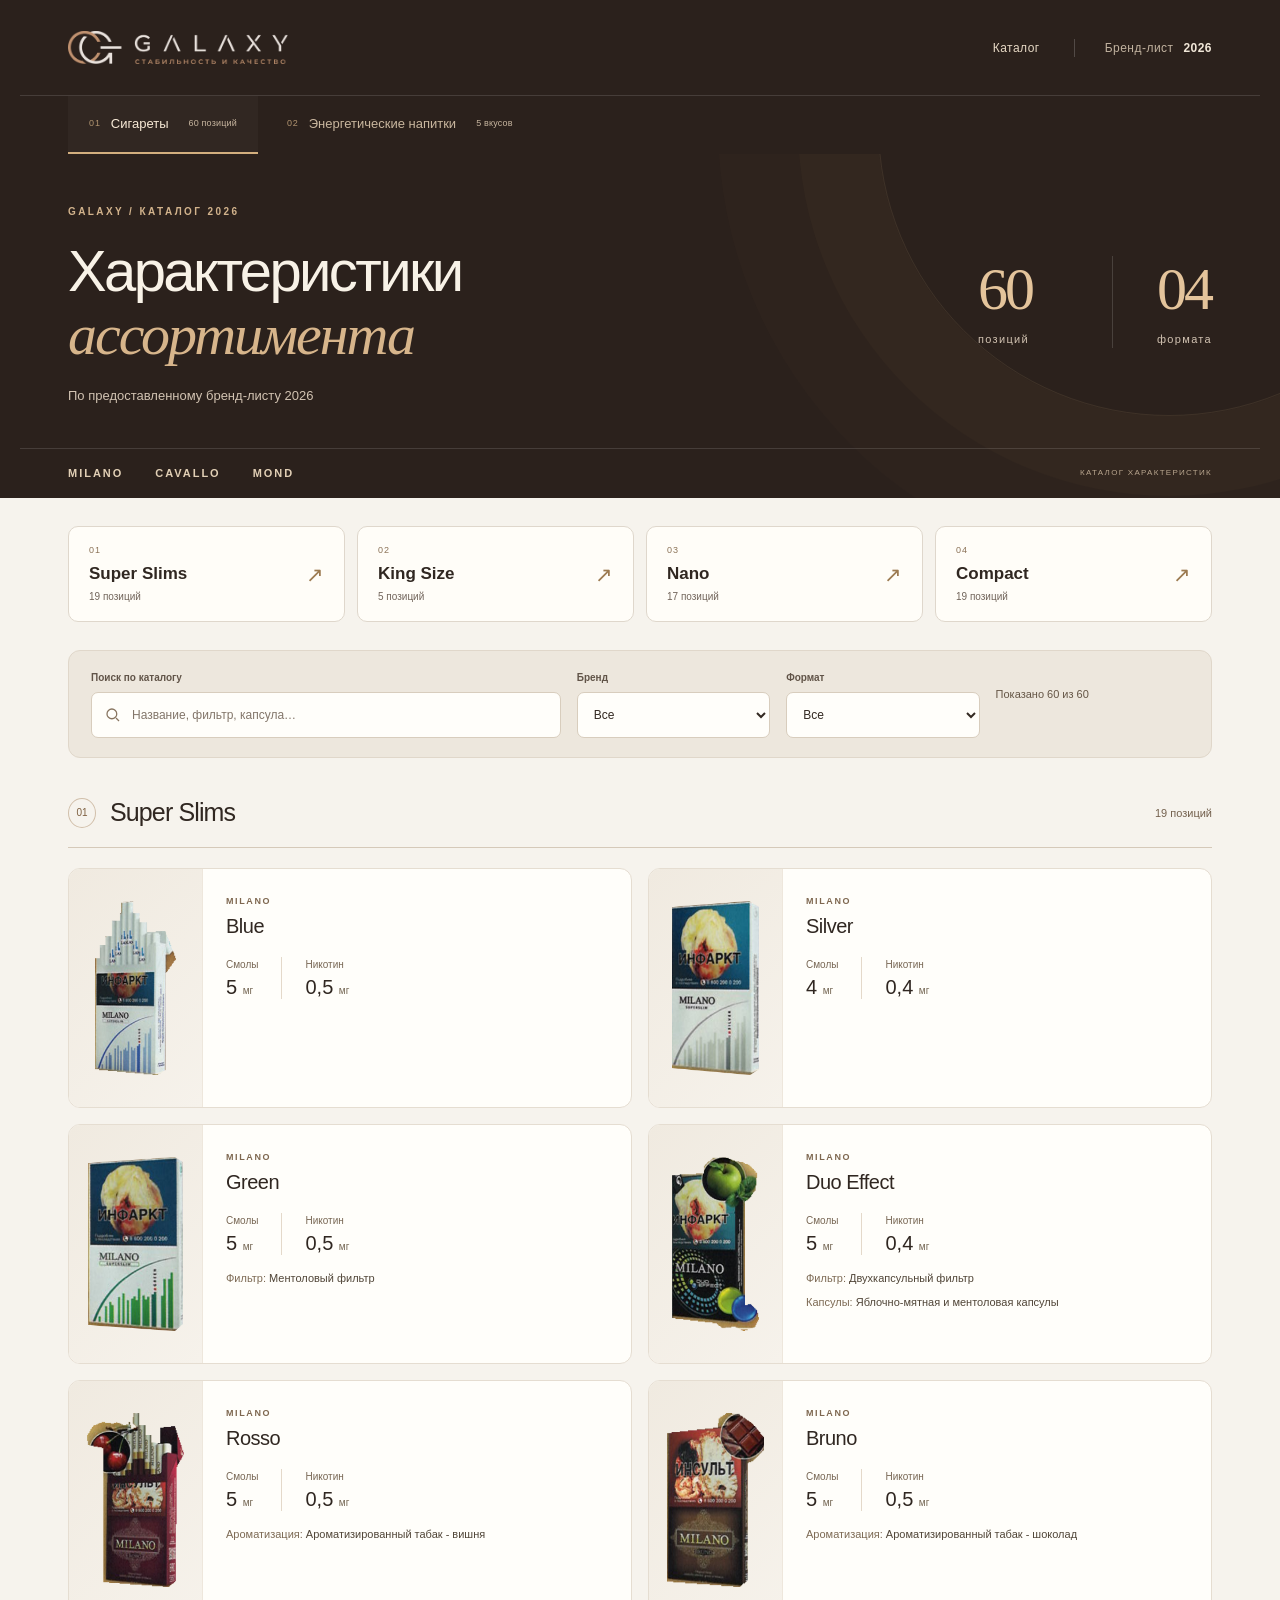
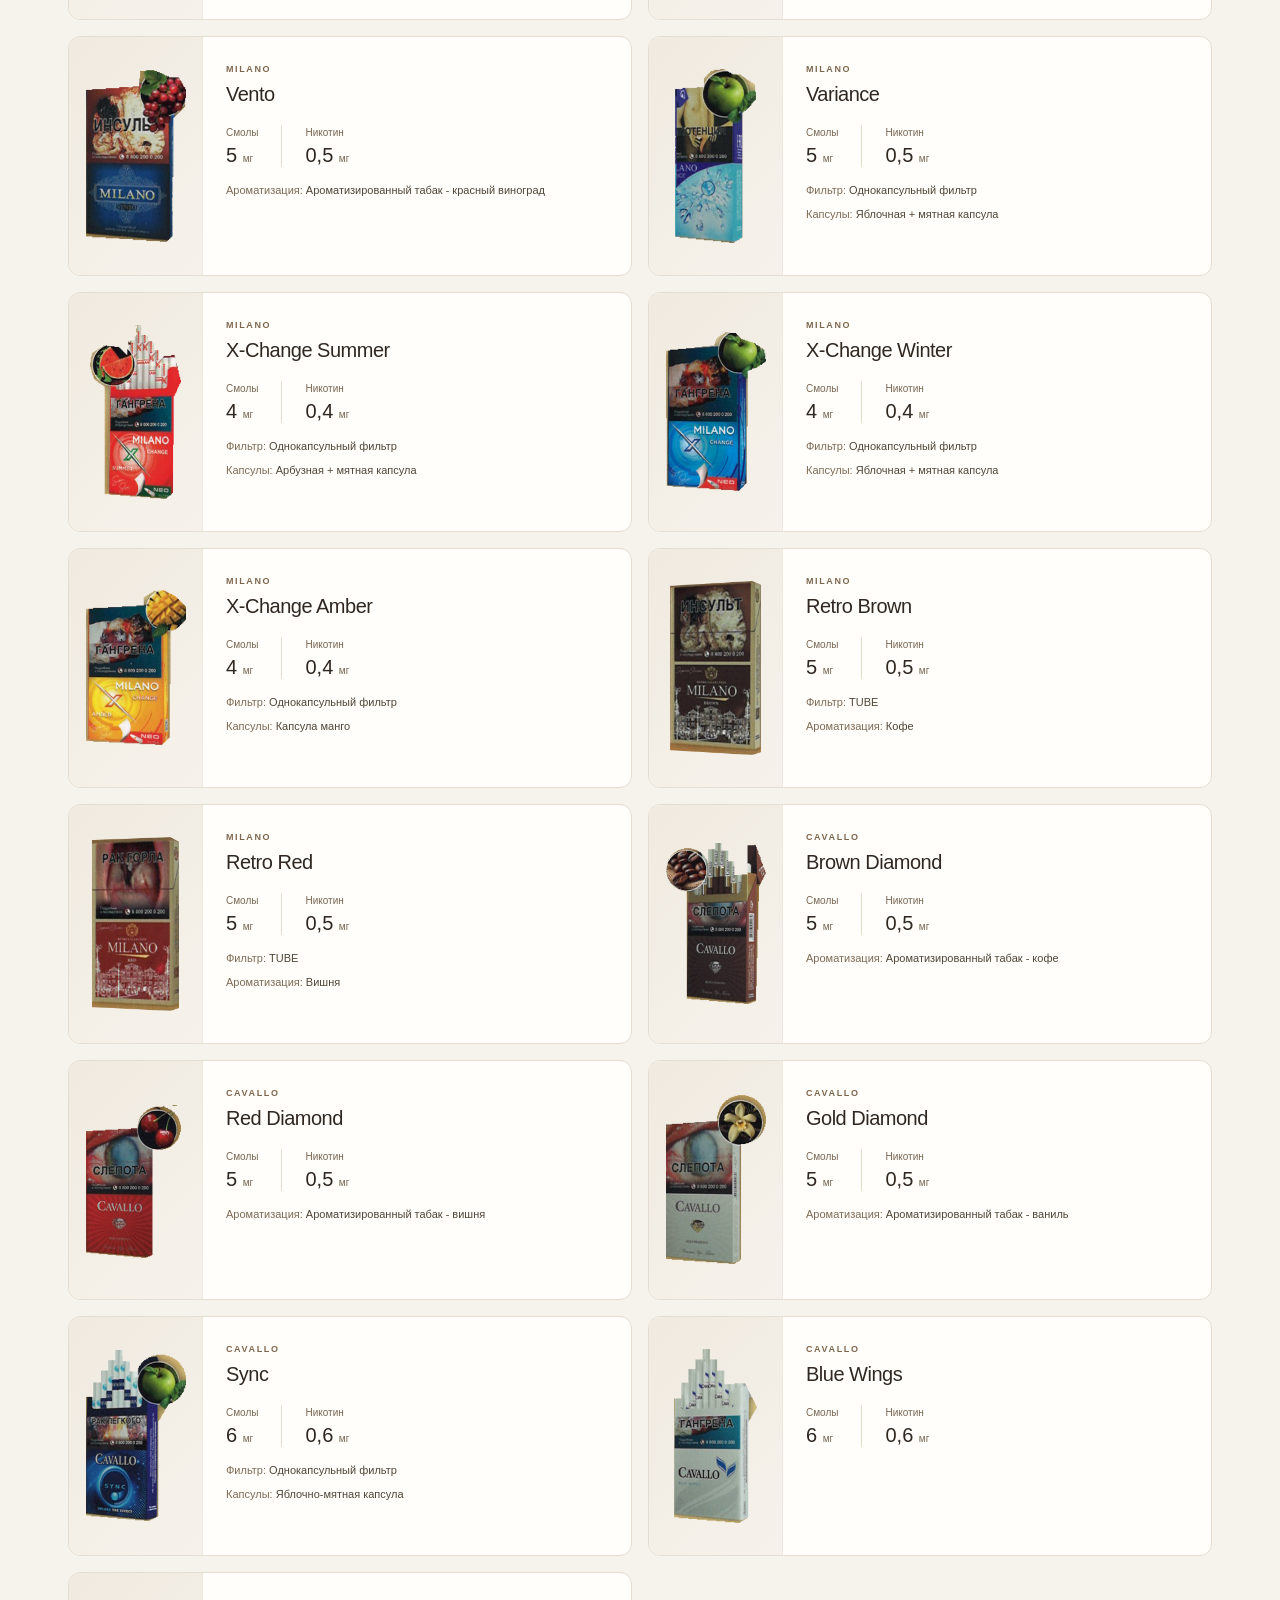
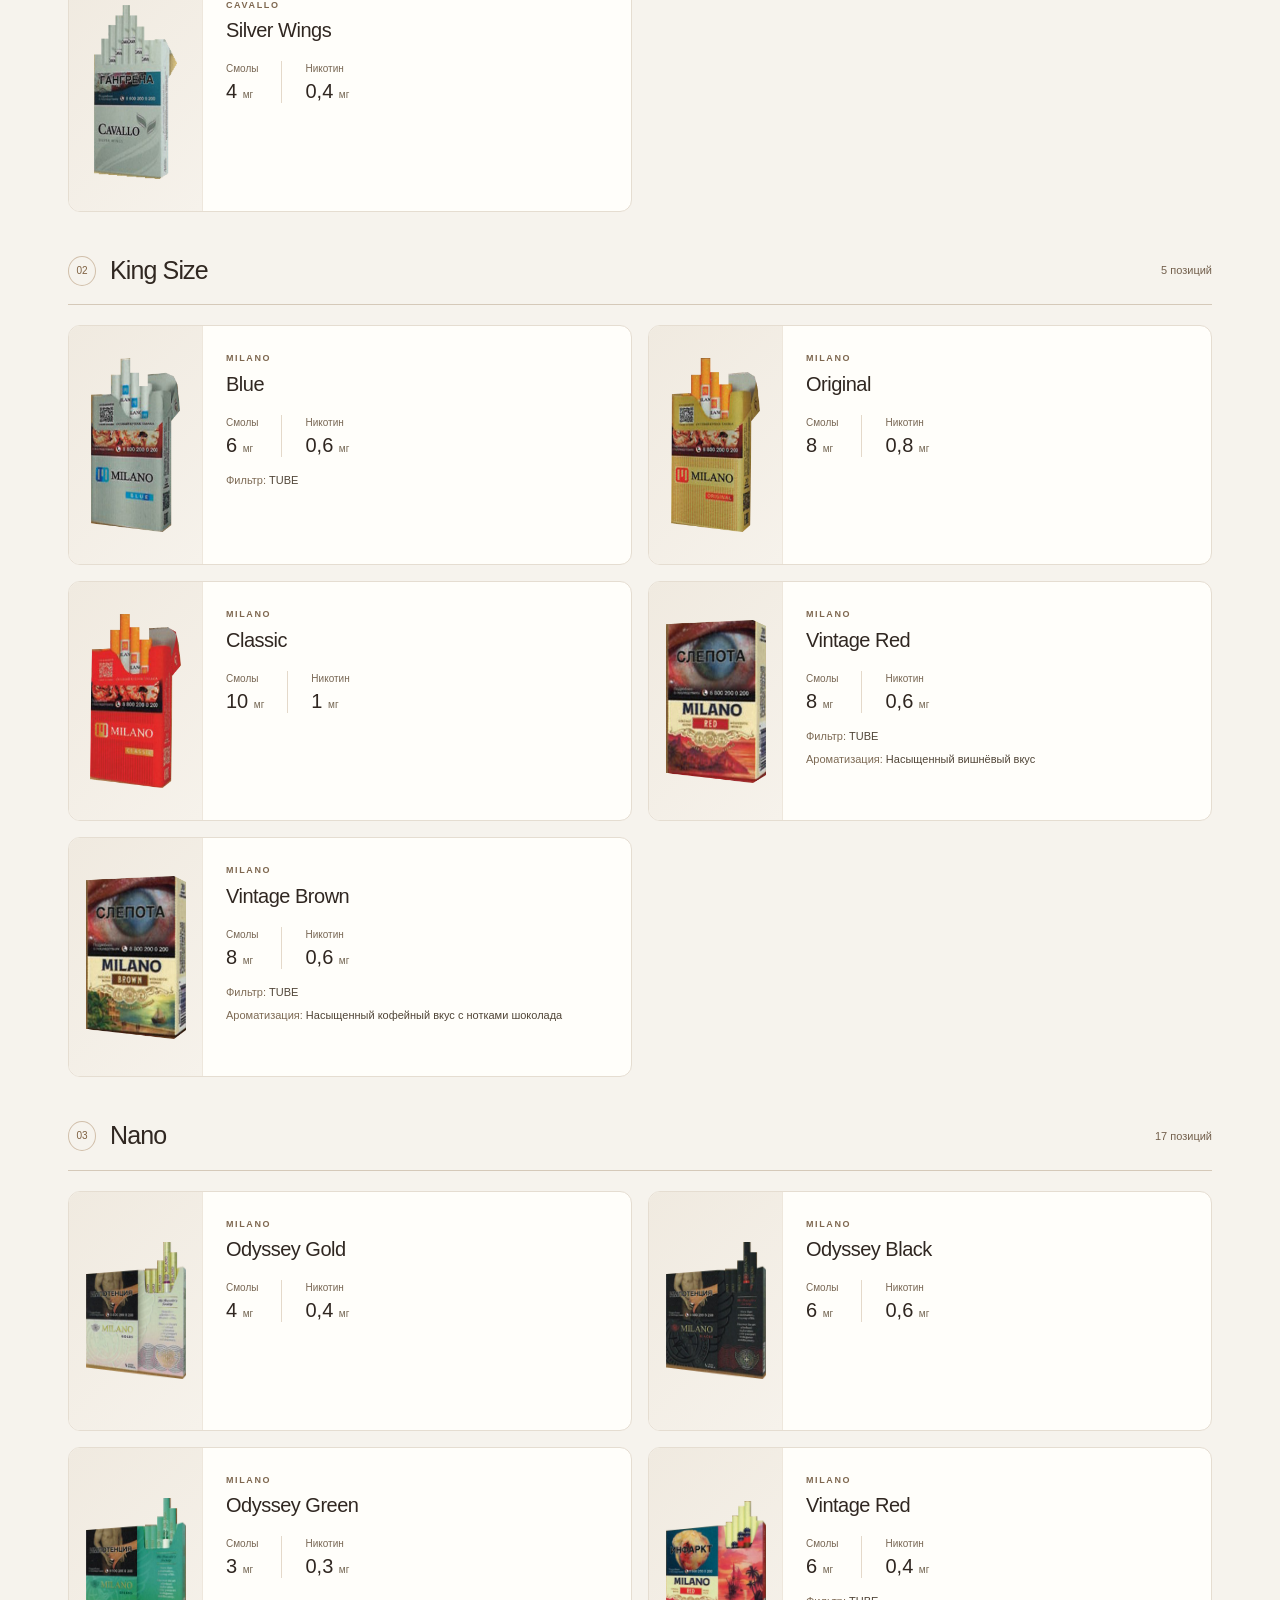
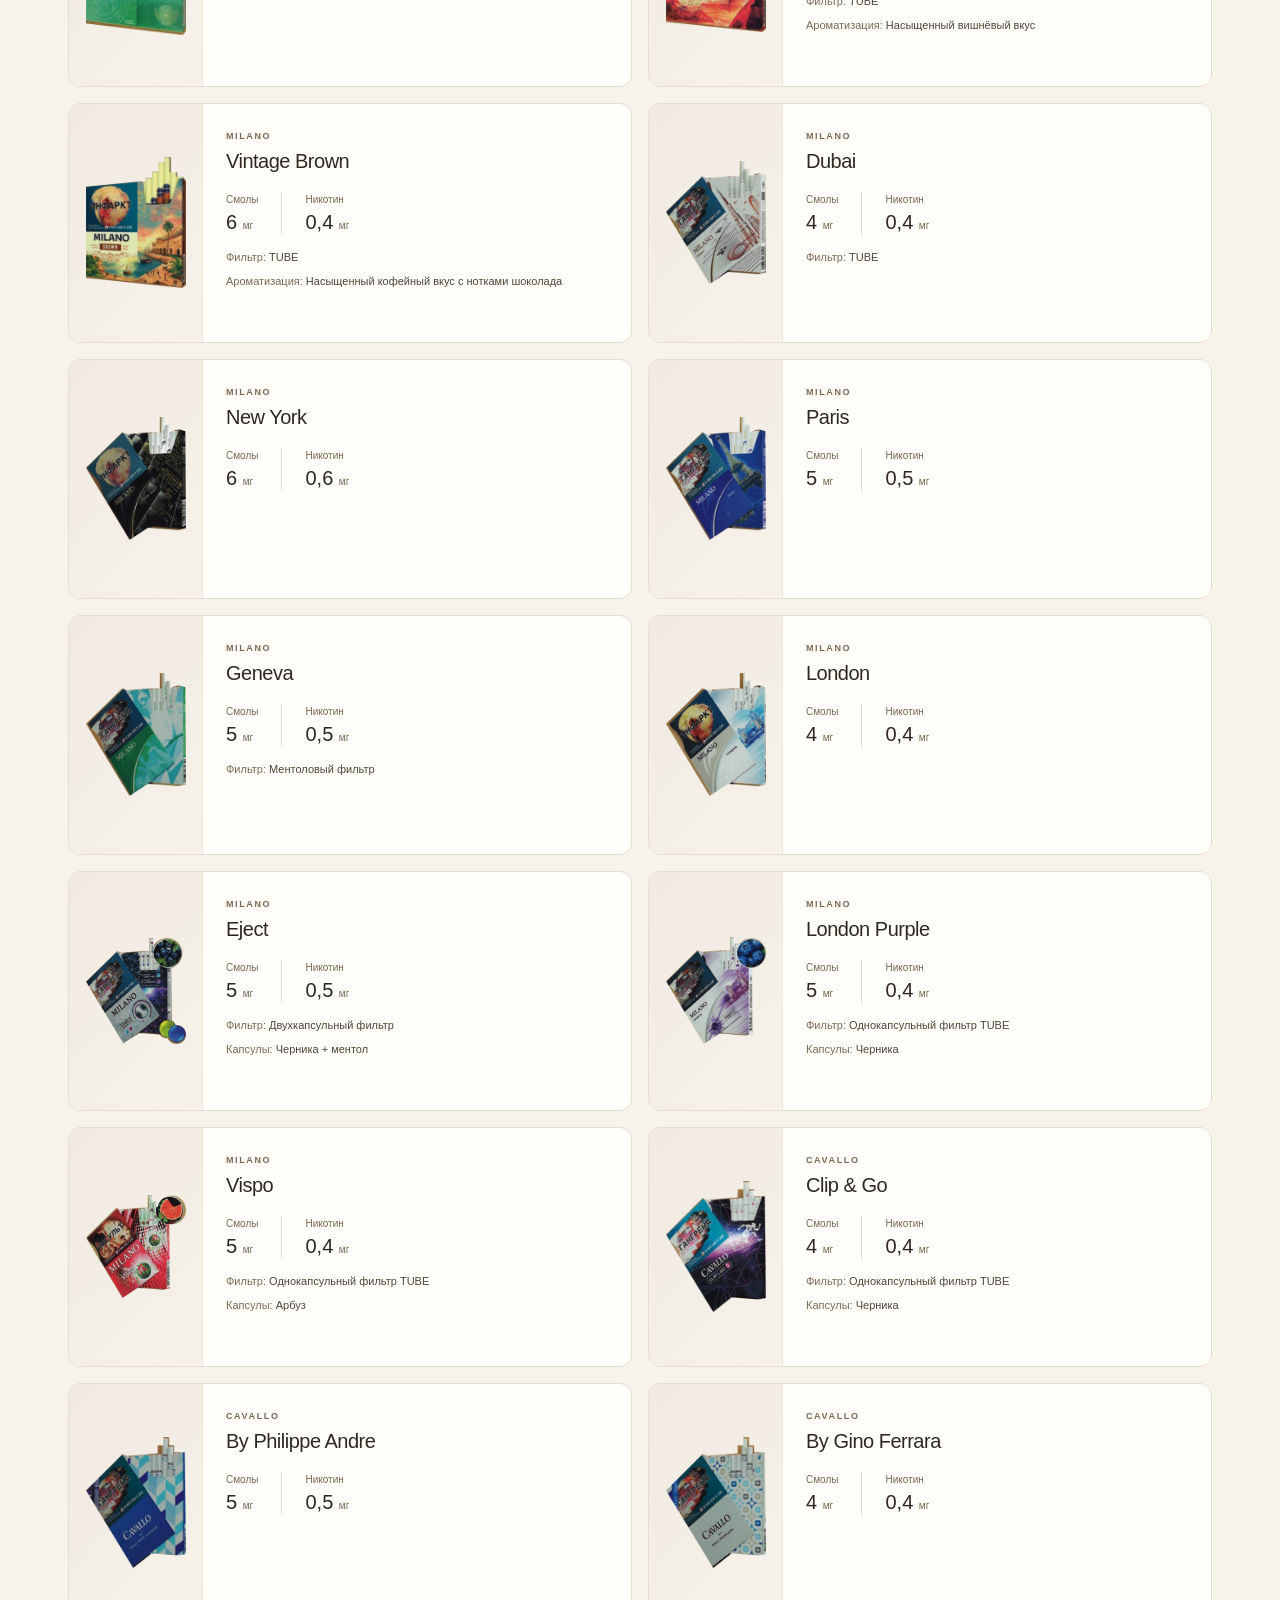
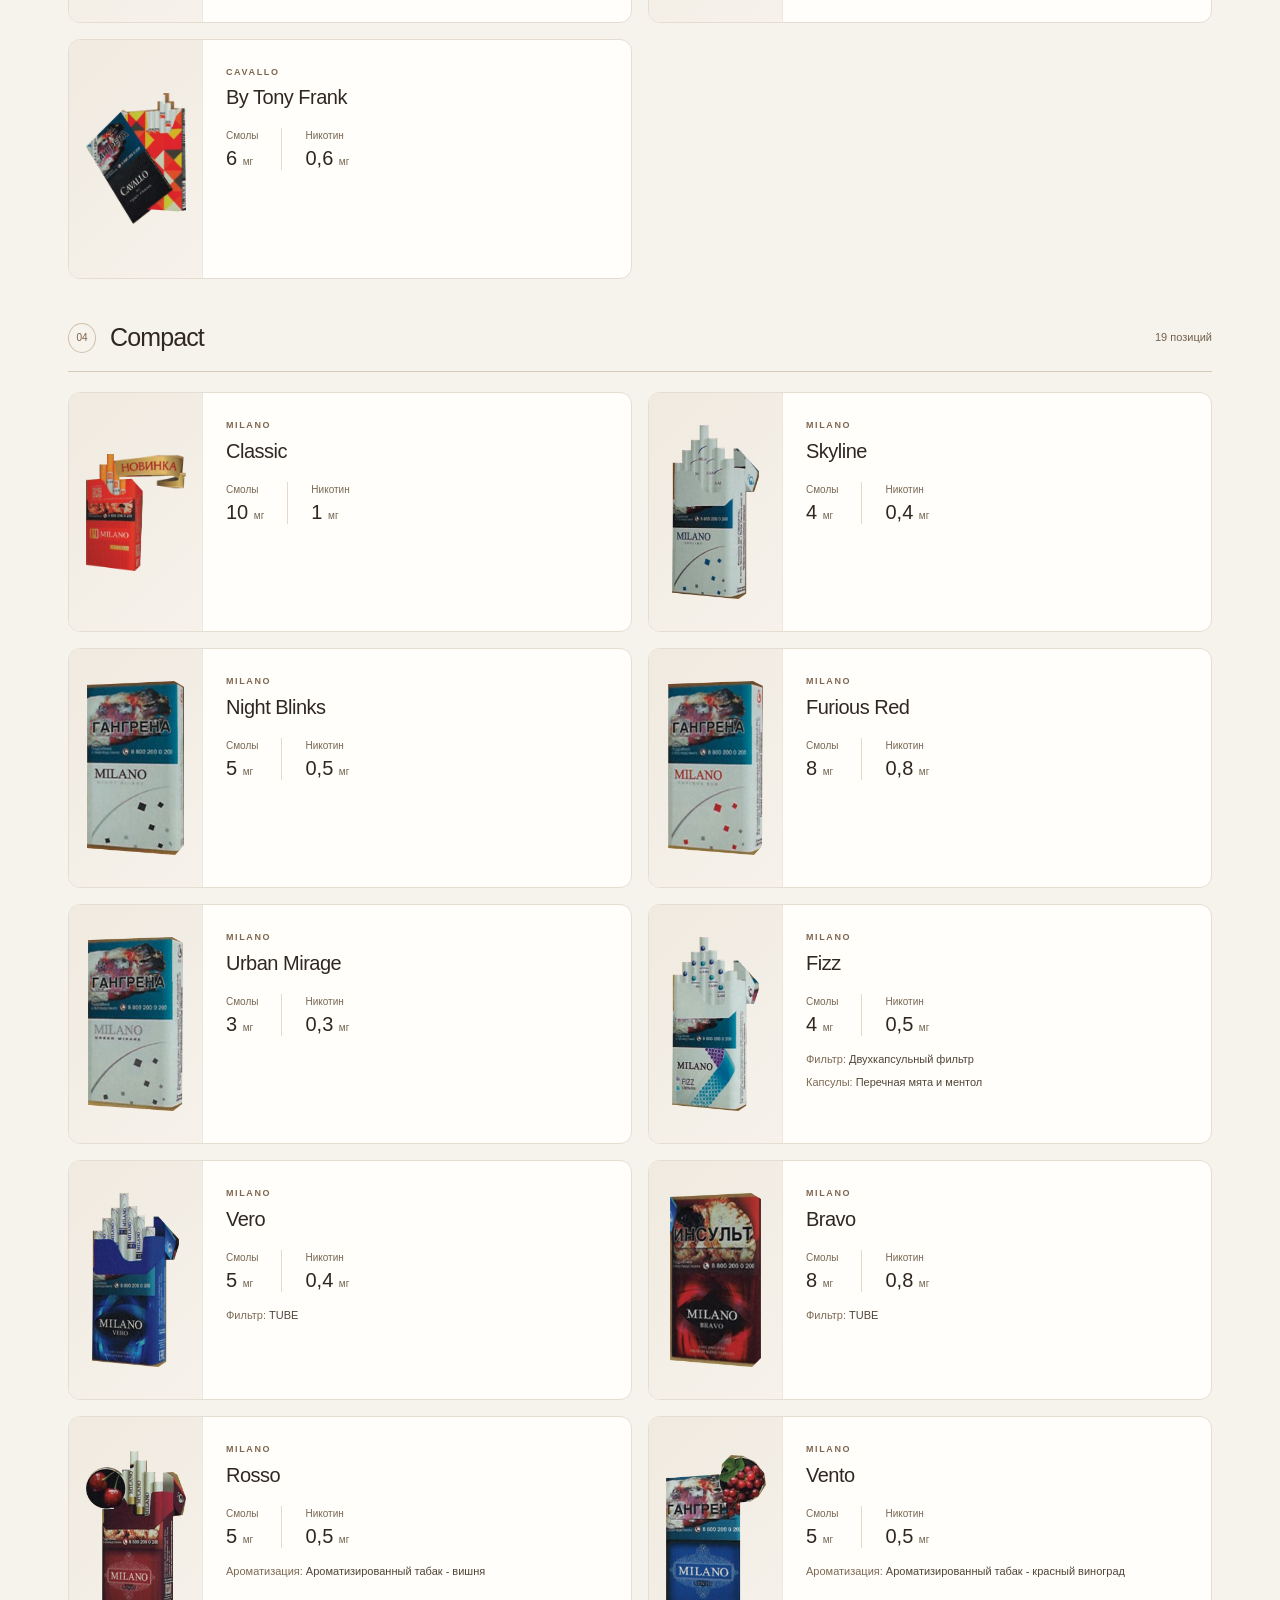
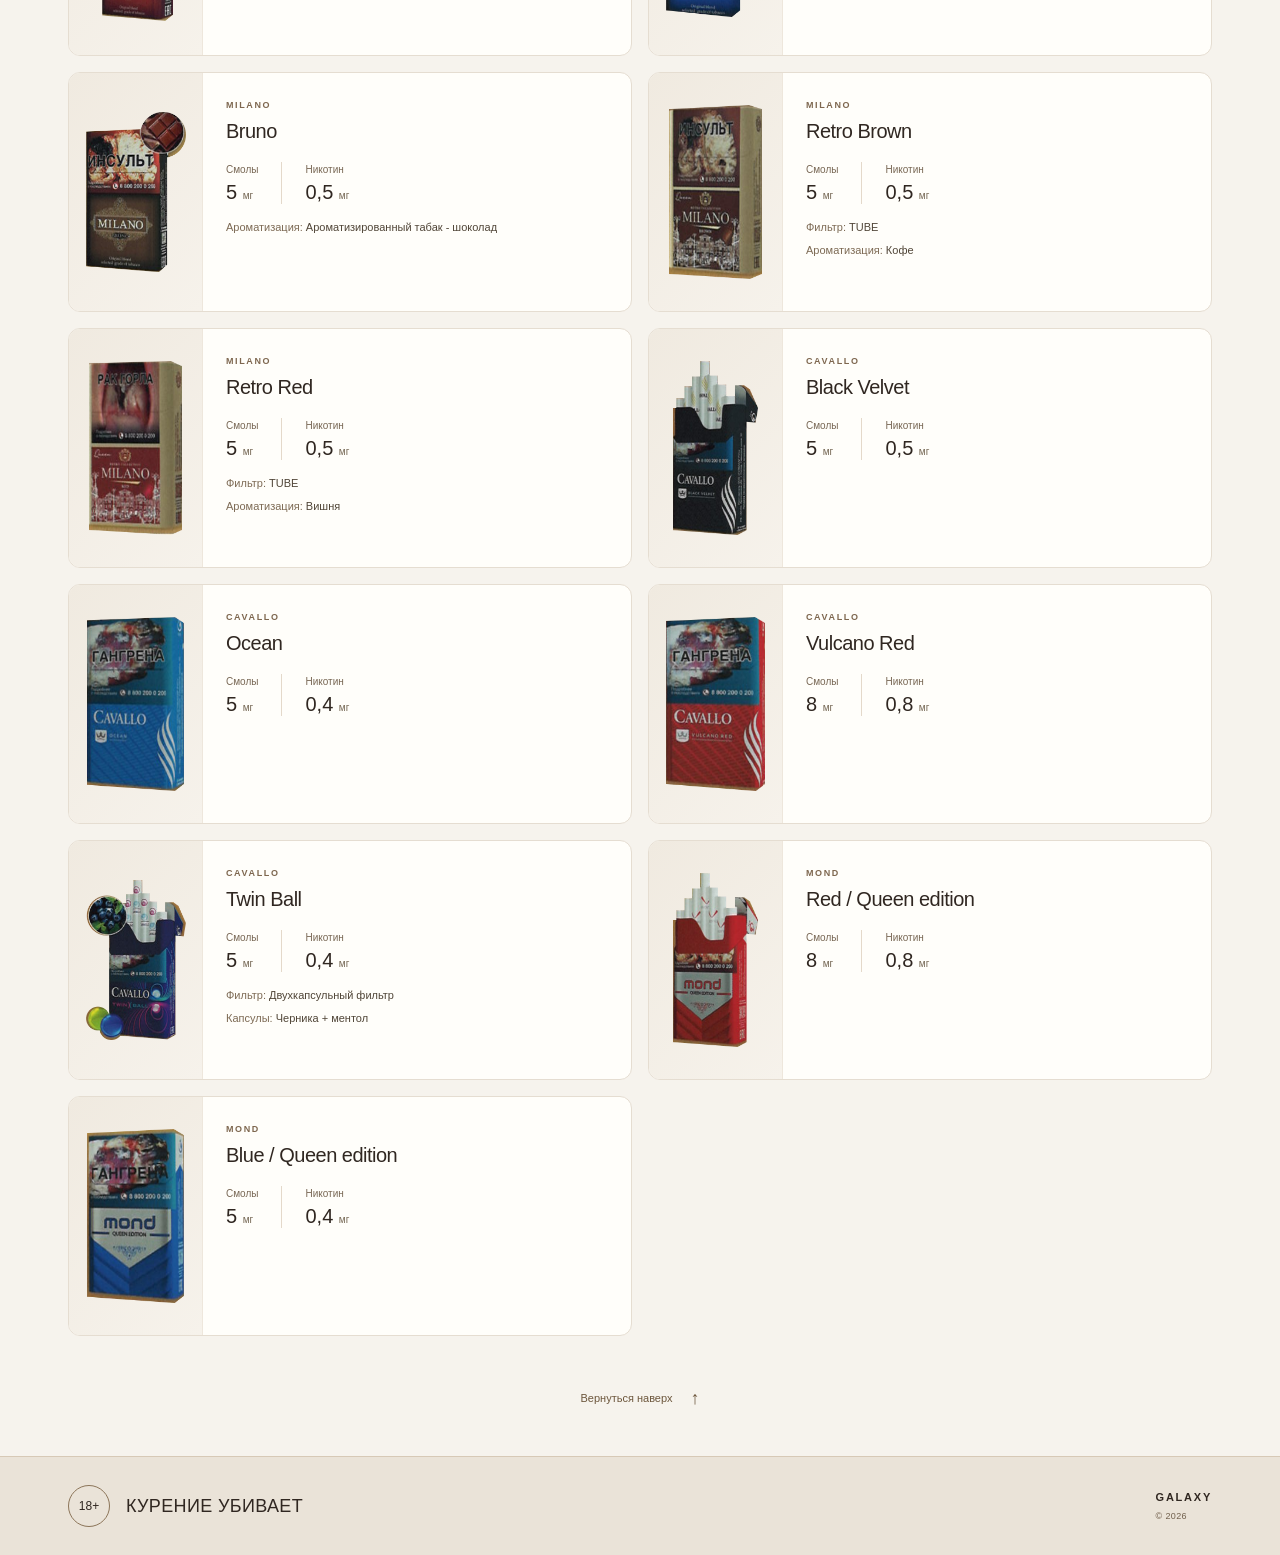
==== commit 1720873a: "Add MILANO energy drink catalogue with direct section links" ====
--- a/index.html
+++ b/index.html
@@ -1,7 +1,7 @@
-<!doctype html><html lang="ru"><head><meta charset="utf-8"><meta name="viewport" content="width=device-width,initial-scale=1"><meta name="robots" content="noindex,nofollow"><meta name="theme-color" content="#2b211c"><meta name="description" content="Каталог характеристик GALAXY 2026. 60 позиций MILANO, CAVALLO и MOND в четырёх форматах."><title>GALAXY — каталог характеристик 2026</title><link rel="stylesheet" href="style.css?v=20261029-2"></head><body>
-<a class="skip" href="#catalog">Перейти к каталогу</a><header id="top"><div class="masthead"><a class="wordmark" href="#top" aria-label="GALAXY — начало"><img src="assets/galaxy-logo.webp" width="220" height="34" alt="GALAXY"></a><div class="header-meta"><a href="#catalog">Каталог</a><span>Бренд-лист <strong>2026</strong></span></div></div></header>
-<div class="hero"><div class="hero-inner"><div><span class="eyebrow">GALAXY / КАТАЛОГ 2026</span><h1>Характеристики<br><em>ассортимента</em></h1><p>По предоставленному бренд-листу 2026</p></div><dl class="hero-stats"><div><dt>позиций</dt><dd>60</dd></div><div><dt>формата</dt><dd>04</dd></div></dl></div><div class="brand-line"><span>MILANO</span><span>CAVALLO</span><span>MOND</span><span class="brand-line-note">КАТАЛОГ ХАРАКТЕРИСТИК</span></div></div>
-<main><nav class="format-nav" aria-label="Перейти к формату"><a href="#super-slims"><span class="nav-index">01</span><span class="nav-name">Super Slims</span><span class="nav-count">19 позиций</span><span class="nav-arrow" aria-hidden="true">↗</span></a><a href="#king-size"><span class="nav-index">02</span><span class="nav-name">King Size</span><span class="nav-count">5 позиций</span><span class="nav-arrow" aria-hidden="true">↗</span></a><a href="#nano"><span class="nav-index">03</span><span class="nav-name">Nano</span><span class="nav-count">17 позиций</span><span class="nav-arrow" aria-hidden="true">↗</span></a><a href="#compact"><span class="nav-index">04</span><span class="nav-name">Compact</span><span class="nav-count">19 позиций</span><span class="nav-arrow" aria-hidden="true">↗</span></a></nav>
+<!doctype html><html lang="ru"><head><meta charset="utf-8"><meta name="viewport" content="width=device-width,initial-scale=1"><meta name="robots" content="noindex,nofollow"><meta name="theme-color" content="#2b211c"><meta name="description" content="Каталоги GALAXY: сигареты MILANO, CAVALLO и MOND и энергетические напитки MILANO. Характеристики и состав продукции."><title>GALAXY — каталог характеристик 2026</title><link rel="stylesheet" href="style.css?v=20261029-3"></head><body>
+<a class="skip" href="#catalog">Перейти к каталогу</a><span id="cigarettes" class="section-route" aria-hidden="true"></span><span id="energy" class="section-route" aria-hidden="true"></span><header id="top"><div class="masthead"><a class="wordmark" href="#top" aria-label="GALAXY — начало"><img src="assets/galaxy-logo.webp" width="220" height="34" alt="GALAXY"></a><div class="header-meta"><a href="#catalog">Каталог</a><span>Бренд-лист <strong>2026</strong></span></div></div><nav class="catalog-switch" aria-label="Разделы каталога"><a href="#cigarettes" data-section-link="cigarettes" aria-current="page"><span class="switch-number">01</span>Сигареты<span class="switch-count">60 позиций</span></a><a href="#energy" data-section-link="energy"><span class="switch-number">02</span>Энергетические напитки<span class="switch-count">5 вкусов</span></a></nav></header>
+<div class="hero" id="catalog-hero"><div class="hero-inner"><div><span class="eyebrow">GALAXY / КАТАЛОГ 2026</span><h1 id="catalog-title">Характеристики<br><em>ассортимента</em></h1><p>По предоставленному бренд-листу 2026</p></div><dl class="hero-stats"><div><dt>позиций</dt><dd>60</dd></div><div><dt>формата</dt><dd>04</dd></div></dl></div><div class="brand-line"><span>MILANO</span><span>CAVALLO</span><span>MOND</span><span class="brand-line-note">КАТАЛОГ ХАРАКТЕРИСТИК</span></div></div>
+<main><section id="cigarettes-panel" class="catalog-panel" aria-label="Каталог сигарет"><nav class="format-nav" aria-label="Перейти к формату"><a href="#super-slims"><span class="nav-index">01</span><span class="nav-name">Super Slims</span><span class="nav-count">19 позиций</span><span class="nav-arrow" aria-hidden="true">↗</span></a><a href="#king-size"><span class="nav-index">02</span><span class="nav-name">King Size</span><span class="nav-count">5 позиций</span><span class="nav-arrow" aria-hidden="true">↗</span></a><a href="#nano"><span class="nav-index">03</span><span class="nav-name">Nano</span><span class="nav-count">17 позиций</span><span class="nav-arrow" aria-hidden="true">↗</span></a><a href="#compact"><span class="nav-index">04</span><span class="nav-name">Compact</span><span class="nav-count">19 позиций</span><span class="nav-arrow" aria-hidden="true">↗</span></a></nav>
 <form class="catalog-tools" role="search" aria-label="Поиск и фильтры каталога" hidden><div class="search-field"><label for="search">Поиск по каталогу</label><div class="input-wrap"><svg aria-hidden="true" viewBox="0 0 24 24"><circle cx="10.5" cy="10.5" r="6.5"/><path d="m16 16 4 4"/></svg><input id="search" type="search" placeholder="Название, фильтр, капсула…" autocomplete="off"></div></div><div class="select-field"><label for="brand">Бренд</label><select id="brand"><option value="">Все</option><option>MILANO</option><option>CAVALLO</option><option>MOND</option></select></div><div class="select-field"><label for="format">Формат</label><select id="format"><option value="">Все</option><option value="super-slims">Super Slims</option><option value="king-size">King Size</option><option value="nano">Nano</option><option value="compact">Compact</option></select></div><div class="tools-status"><p id="results" role="status" aria-live="polite" aria-atomic="true">Показано 60 из 60</p><button id="clear" type="button" hidden>Сбросить фильтры</button></div></form>
-<div id="catalog"><section id="super-slims" class="format" aria-labelledby="title-super-slims"><div class="section-heading"><span class="section-index">01</span><h2 id="title-super-slims">Super Slims</h2><span>19 позиций</span></div><div class="products"><article class="product" data-brand="MILANO" data-search="super slims milano blue"><div class="pack-stage"><img class="pack" src="assets/super-slims-01.webp" alt="MILANO Blue — Super Slims" width="100" height="160" loading="lazy" decoding="async"></div><div class="product-info"><div class="brand">MILANO</div><h3>Blue</h3><dl class="metrics"><div><dt>Смолы</dt><dd>5 <span>мг</span></dd></div><div><dt>Никотин</dt><dd>0,5 <span>мг</span></dd></div></dl></div></article><article class="product" data-brand="MILANO" data-search="super slims milano silver"><div class="pack-stage"><img class="pack" src="assets/super-slims-02.webp" alt="MILANO Silver — Super Slims" width="100" height="160" loading="lazy" decoding="async"></div><div class="product-info"><div class="brand">MILANO</div><h3>Silver</h3><dl class="metrics"><div><dt>Смолы</dt><dd>4 <span>мг</span></dd></div><div><dt>Никотин</dt><dd>0,4 <span>мг</span></dd></div></dl></div></article><article class="product" data-brand="MILANO" data-search="super slims milano green ментоловый фильтр"><div class="pack-stage"><img class="pack" src="assets/super-slims-03.webp" alt="MILANO Green — Super Slims" width="100" height="160" loading="lazy" decoding="async"></div><div class="product-info"><div class="brand">MILANO</div><h3>Green</h3><dl class="metrics"><div><dt>Смолы</dt><dd>5 <span>мг</span></dd></div><div><dt>Никотин</dt><dd>0,5 <span>мг</span></dd></div></dl><p class="detail"><span>Фильтр:</span> Ментоловый фильтр</p></div></article><article class="product" data-brand="MILANO" data-search="super slims milano duo effect двухкапсульный фильтр яблочно-мятная и ментоловая капсулы"><div class="pack-stage"><img class="pack" src="assets/super-slims-04.webp" alt="MILANO Duo Effect — Super Slims" width="100" height="160" loading="lazy" decoding="async"></div><div class="product-info"><div class="brand">MILANO</div><h3>Duo Effect</h3><dl class="metrics"><div><dt>Смолы</dt><dd>5 <span>мг</span></dd></div><div><dt>Никотин</dt><dd>0,4 <span>мг</span></dd></div></dl><p class="detail"><span>Фильтр:</span> Двухкапсульный фильтр</p><p class="detail"><span>Капсулы:</span> Яблочно-мятная и ментоловая капсулы</p></div></article><article class="product" data-brand="MILANO" data-search="super slims milano rosso ароматизированный табак - вишня"><div class="pack-stage"><img class="pack" src="assets/super-slims-05.webp" alt="MILANO Rosso — Super Slims" width="100" height="160" loading="lazy" decoding="async"></div><div class="product-info"><div class="brand">MILANO</div><h3>Rosso</h3><dl class="metrics"><div><dt>Смолы</dt><dd>5 <span>мг</span></dd></div><div><dt>Никотин</dt><dd>0,5 <span>мг</span></dd></div></dl><p class="detail"><span>Ароматизация:</span> Ароматизированный табак - вишня</p></div></article><article class="product" data-brand="MILANO" data-search="super slims milano bruno ароматизированный табак - шоколад"><div class="pack-stage"><img class="pack" src="assets/super-slims-06.webp" alt="MILANO Bruno — Super Slims" width="100" height="160" loading="lazy" decoding="async"></div><div class="product-info"><div class="brand">MILANO</div><h3>Bruno</h3><dl class="metrics"><div><dt>Смолы</dt><dd>5 <span>мг</span></dd></div><div><dt>Никотин</dt><dd>0,5 <span>мг</span></dd></div></dl><p class="detail"><span>Ароматизация:</span> Ароматизированный табак - шоколад</p></div></article><article class="product" data-brand="MILANO" data-search="super slims milano vento ароматизированный табак - красный виноград"><div class="pack-stage"><img class="pack" src="assets/super-slims-07.webp" alt="MILANO Vento — Super Slims" width="100" height="160" loading="lazy" decoding="async"></div><div class="product-info"><div class="brand">MILANO</div><h3>Vento</h3><dl class="metrics"><div><dt>Смолы</dt><dd>5 <span>мг</span></dd></div><div><dt>Никотин</dt><dd>0,5 <span>мг</span></dd></div></dl><p class="detail"><span>Ароматизация:</span> Ароматизированный табак - красный виноград</p></div></article><article class="product" data-brand="MILANO" data-search="super slims milano variance однокапсульный фильтр яблочная + мятная капсула"><div class="pack-stage"><img class="pack" src="assets/super-slims-08.webp" alt="MILANO Variance — Super Slims" width="100" height="160" loading="lazy" decoding="async"></div><div class="product-info"><div class="brand">MILANO</div><h3>Variance</h3><dl class="metrics"><div><dt>Смолы</dt><dd>5 <span>мг</span></dd></div><div><dt>Никотин</dt><dd>0,5 <span>мг</span></dd></div></dl><p class="detail"><span>Фильтр:</span> Однокапсульный фильтр</p><p class="detail"><span>Капсулы:</span> Яблочная + мятная капсула</p></div></article><article class="product" data-brand="MILANO" data-search="super slims milano x-change summer однокапсульный фильтр арбузная + мятная капсула"><div class="pack-stage"><img class="pack" src="assets/super-slims-09.webp" alt="MILANO X-Change Summer — Super Slims" width="100" height="160" loading="lazy" decoding="async"></div><div class="product-info"><div class="brand">MILANO</div><h3>X-Change Summer</h3><dl class="metrics"><div><dt>Смолы</dt><dd>4 <span>мг</span></dd></div><div><dt>Никотин</dt><dd>0,4 <span>мг</span></dd></div></dl><p class="detail"><span>Фильтр:</span> Однокапсульный фильтр</p><p class="detail"><span>Капсулы:</span> Арбузная + мятная капсула</p></div></article><article class="product" data-brand="MILANO" data-search="super slims milano x-change winter однокапсульный фильтр яблочная + мятная капсула"><div class="pack-stage"><img class="pack" src="assets/super-slims-10.webp" alt="MILANO X-Change Winter — Super Slims" width="100" height="160" loading="lazy" decoding="async"></div><div class="product-info"><div class="brand">MILANO</div><h3>X-Change Winter</h3><dl class="metrics"><div><dt>Смолы</dt><dd>4 <span>мг</span></dd></div><div><dt>Никотин</dt><dd>0,4 <span>мг</span></dd></div></dl><p class="detail"><span>Фильтр:</span> Однокапсульный фильтр</p><p class="detail"><span>Капсулы:</span> Яблочная + мятная капсула</p></div></article><article class="product" data-brand="MILANO" data-search="super slims milano x-change amber однокапсульный фильтр капсула манго"><div class="pack-stage"><img class="pack" src="assets/super-slims-11.webp" alt="MILANO X-Change Amber — Super Slims" width="100" height="160" loading="lazy" decoding="async"></div><div class="product-info"><div class="brand">MILANO</div><h3>X-Change Amber</h3><dl class="metrics"><div><dt>Смолы</dt><dd>4 <span>мг</span></dd></div><div><dt>Никотин</dt><dd>0,4 <span>мг</span></dd></div></dl><p class="detail"><span>Фильтр:</span> Однокапсульный фильтр</p><p class="detail"><span>Капсулы:</span> Капсула манго</p></div></article><article class="product" data-brand="MILANO" data-search="super slims milano retro brown tube кофе"><div class="pack-stage"><img class="pack" src="assets/super-slims-12.webp" alt="MILANO Retro Brown — Super Slims" width="100" height="160" loading="lazy" decoding="async"></div><div class="product-info"><div class="brand">MILANO</div><h3>Retro Brown</h3><dl class="metrics"><div><dt>Смолы</dt><dd>5 <span>мг</span></dd></div><div><dt>Никотин</dt><dd>0,5 <span>мг</span></dd></div></dl><p class="detail"><span>Фильтр:</span> TUBE</p><p class="detail"><span>Ароматизация:</span> Кофе</p></div></article><article class="product" data-brand="MILANO" data-search="super slims milano retro red tube вишня"><div class="pack-stage"><img class="pack" src="assets/super-slims-13.webp" alt="MILANO Retro Red — Super Slims" width="100" height="160" loading="lazy" decoding="async"></div><div class="product-info"><div class="brand">MILANO</div><h3>Retro Red</h3><dl class="metrics"><div><dt>Смолы</dt><dd>5 <span>мг</span></dd></div><div><dt>Никотин</dt><dd>0,5 <span>мг</span></dd></div></dl><p class="detail"><span>Фильтр:</span> TUBE</p><p class="detail"><span>Ароматизация:</span> Вишня</p></div></article><article class="product" data-brand="CAVALLO" data-search="super slims cavallo brown diamond ароматизированный табак - кофе"><div class="pack-stage"><img class="pack" src="assets/super-slims-14.webp" alt="CAVALLO Brown Diamond — Super Slims" width="100" height="160" loading="lazy" decoding="async"></div><div class="product-info"><div class="brand">CAVALLO</div><h3>Brown Diamond</h3><dl class="metrics"><div><dt>Смолы</dt><dd>5 <span>мг</span></dd></div><div><dt>Никотин</dt><dd>0,5 <span>мг</span></dd></div></dl><p class="detail"><span>Ароматизация:</span> Ароматизированный табак - кофе</p></div></article><article class="product" data-brand="CAVALLO" data-search="super slims cavallo red diamond ароматизированный табак - вишня"><div class="pack-stage"><img class="pack" src="assets/super-slims-15.webp" alt="CAVALLO Red Diamond — Super Slims" width="100" height="160" loading="lazy" decoding="async"></div><div class="product-info"><div class="brand">CAVALLO</div><h3>Red Diamond</h3><dl class="metrics"><div><dt>Смолы</dt><dd>5 <span>мг</span></dd></div><div><dt>Никотин</dt><dd>0,5 <span>мг</span></dd></div></dl><p class="detail"><span>Ароматизация:</span> Ароматизированный табак - вишня</p></div></article><article class="product" data-brand="CAVALLO" data-search="super slims cavallo gold diamond ароматизированный табак - ваниль"><div class="pack-stage"><img class="pack" src="assets/super-slims-16.webp" alt="CAVALLO Gold Diamond — Super Slims" width="100" height="160" loading="lazy" decoding="async"></div><div class="product-info"><div class="brand">CAVALLO</div><h3>Gold Diamond</h3><dl class="metrics"><div><dt>Смолы</dt><dd>5 <span>мг</span></dd></div><div><dt>Никотин</dt><dd>0,5 <span>мг</span></dd></div></dl><p class="detail"><span>Ароматизация:</span> Ароматизированный табак - ваниль</p></div></article><article class="product" data-brand="CAVALLO" data-search="super slims cavallo sync однокапсульный фильтр яблочно-мятная капсула"><div class="pack-stage"><img class="pack" src="assets/super-slims-17.webp" alt="CAVALLO Sync — Super Slims" width="100" height="160" loading="lazy" decoding="async"></div><div class="product-info"><div class="brand">CAVALLO</div><h3>Sync</h3><dl class="metrics"><div><dt>Смолы</dt><dd>6 <span>мг</span></dd></div><div><dt>Никотин</dt><dd>0,6 <span>мг</span></dd></div></dl><p class="detail"><span>Фильтр:</span> Однокапсульный фильтр</p><p class="detail"><span>Капсулы:</span> Яблочно-мятная капсула</p></div></article><article class="product" data-brand="CAVALLO" data-search="super slims cavallo blue wings"><div class="pack-stage"><img class="pack" src="assets/super-slims-18.webp" alt="CAVALLO Blue Wings — Super Slims" width="100" height="160" loading="lazy" decoding="async"></div><div class="product-info"><div class="brand">CAVALLO</div><h3>Blue Wings</h3><dl class="metrics"><div><dt>Смолы</dt><dd>6 <span>мг</span></dd></div><div><dt>Никотин</dt><dd>0,6 <span>мг</span></dd></div></dl></div></article><article class="product" data-brand="CAVALLO" data-search="super slims cavallo silver wings"><div class="pack-stage"><img class="pack" src="assets/super-slims-19.webp" alt="CAVALLO Silver Wings — Super Slims" width="100" height="160" loading="lazy" decoding="async"></div><div class="product-info"><div class="brand">CAVALLO</div><h3>Silver Wings</h3><dl class="metrics"><div><dt>Смолы</dt><dd>4 <span>мг</span></dd></div><div><dt>Никотин</dt><dd>0,4 <span>мг</span></dd></div></dl></div></article></div></section><section id="king-size" class="format" aria-labelledby="title-king-size"><div class="section-heading"><span class="section-index">02</span><h2 id="title-king-size">King Size</h2><span>5 позиций</span></div><div class="products"><article class="product" data-brand="MILANO" data-search="king size milano blue tube"><div class="pack-stage"><img class="pack" src="assets/king-size-20.webp" alt="MILANO Blue — King Size" width="100" height="160" loading="lazy" decoding="async"></div><div class="product-info"><div class="brand">MILANO</div><h3>Blue</h3><dl class="metrics"><div><dt>Смолы</dt><dd>6 <span>мг</span></dd></div><div><dt>Никотин</dt><dd>0,6 <span>мг</span></dd></div></dl><p class="detail"><span>Фильтр:</span> TUBE</p></div></article><article class="product" data-brand="MILANO" data-search="king size milano original"><div class="pack-stage"><img class="pack" src="assets/king-size-21.webp" alt="MILANO Original — King Size" width="100" height="160" loading="lazy" decoding="async"></div><div class="product-info"><div class="brand">MILANO</div><h3>Original</h3><dl class="metrics"><div><dt>Смолы</dt><dd>8 <span>мг</span></dd></div><div><dt>Никотин</dt><dd>0,8 <span>мг</span></dd></div></dl></div></article><article class="product" data-brand="MILANO" data-search="king size milano classic"><div class="pack-stage"><img class="pack" src="assets/king-size-22.webp" alt="MILANO Classic — King Size" width="100" height="160" loading="lazy" decoding="async"></div><div class="product-info"><div class="brand">MILANO</div><h3>Classic</h3><dl class="metrics"><div><dt>Смолы</dt><dd>10 <span>мг</span></dd></div><div><dt>Никотин</dt><dd>1 <span>мг</span></dd></div></dl></div></article><article class="product" data-brand="MILANO" data-search="king size milano vintage red tube насыщенный вишнёвый вкус"><div class="pack-stage"><img class="pack" src="assets/king-size-23.webp" alt="MILANO Vintage Red — King Size" width="100" height="160" loading="lazy" decoding="async"></div><div class="product-info"><div class="brand">MILANO</div><h3>Vintage Red</h3><dl class="metrics"><div><dt>Смолы</dt><dd>8 <span>мг</span></dd></div><div><dt>Никотин</dt><dd>0,6 <span>мг</span></dd></div></dl><p class="detail"><span>Фильтр:</span> TUBE</p><p class="detail"><span>Ароматизация:</span> Насыщенный вишнёвый вкус</p></div></article><article class="product" data-brand="MILANO" data-search="king size milano vintage brown tube насыщенный кофейный вкус с нотками шоколада"><div class="pack-stage"><img class="pack" src="assets/king-size-24.webp" alt="MILANO Vintage Brown — King Size" width="100" height="160" loading="lazy" decoding="async"></div><div class="product-info"><div class="brand">MILANO</div><h3>Vintage Brown</h3><dl class="metrics"><div><dt>Смолы</dt><dd>8 <span>мг</span></dd></div><div><dt>Никотин</dt><dd>0,6 <span>мг</span></dd></div></dl><p class="detail"><span>Фильтр:</span> TUBE</p><p class="detail"><span>Ароматизация:</span> Насыщенный кофейный вкус с нотками шоколада</p></div></article></div></section><section id="nano" class="format" aria-labelledby="title-nano"><div class="section-heading"><span class="section-index">03</span><h2 id="title-nano">Nano</h2><span>17 позиций</span></div><div class="products"><article class="product" data-brand="MILANO" data-search="nano milano odyssey gold"><div class="pack-stage"><img class="pack" src="assets/nano-25.webp" alt="MILANO Odyssey Gold — Nano" width="100" height="160" loading="lazy" decoding="async"></div><div class="product-info"><div class="brand">MILANO</div><h3>Odyssey Gold</h3><dl class="metrics"><div><dt>Смолы</dt><dd>4 <span>мг</span></dd></div><div><dt>Никотин</dt><dd>0,4 <span>мг</span></dd></div></dl></div></article><article class="product" data-brand="MILANO" data-search="nano milano odyssey black"><div class="pack-stage"><img class="pack" src="assets/nano-26.webp" alt="MILANO Odyssey Black — Nano" width="100" height="160" loading="lazy" decoding="async"></div><div class="product-info"><div class="brand">MILANO</div><h3>Odyssey Black</h3><dl class="metrics"><div><dt>Смолы</dt><dd>6 <span>мг</span></dd></div><div><dt>Никотин</dt><dd>0,6 <span>мг</span></dd></div></dl></div></article><article class="product" data-brand="MILANO" data-search="nano milano odyssey green"><div class="pack-stage"><img class="pack" src="assets/nano-27.webp" alt="MILANO Odyssey Green — Nano" width="100" height="160" loading="lazy" decoding="async"></div><div class="product-info"><div class="brand">MILANO</div><h3>Odyssey Green</h3><dl class="metrics"><div><dt>Смолы</dt><dd>3 <span>мг</span></dd></div><div><dt>Никотин</dt><dd>0,3 <span>мг</span></dd></div></dl></div></article><article class="product" data-brand="MILANO" data-search="nano milano vintage red tube насыщенный вишнёвый вкус"><div class="pack-stage"><img class="pack" src="assets/nano-28.webp" alt="MILANO Vintage Red — Nano" width="100" height="160" loading="lazy" decoding="async"></div><div class="product-info"><div class="brand">MILANO</div><h3>Vintage Red</h3><dl class="metrics"><div><dt>Смолы</dt><dd>6 <span>мг</span></dd></div><div><dt>Никотин</dt><dd>0,4 <span>мг</span></dd></div></dl><p class="detail"><span>Фильтр:</span> TUBE</p><p class="detail"><span>Ароматизация:</span> Насыщенный вишнёвый вкус</p></div></article><article class="product" data-brand="MILANO" data-search="nano milano vintage brown tube насыщенный кофейный вкус с нотками шоколада"><div class="pack-stage"><img class="pack" src="assets/nano-29.webp" alt="MILANO Vintage Brown — Nano" width="100" height="160" loading="lazy" decoding="async"></div><div class="product-info"><div class="brand">MILANO</div><h3>Vintage Brown</h3><dl class="metrics"><div><dt>Смолы</dt><dd>6 <span>мг</span></dd></div><div><dt>Никотин</dt><dd>0,4 <span>мг</span></dd></div></dl><p class="detail"><span>Фильтр:</span> TUBE</p><p class="detail"><span>Ароматизация:</span> Насыщенный кофейный вкус с нотками шоколада</p></div></article><article class="product" data-brand="MILANO" data-search="nano milano dubai tube"><div class="pack-stage"><img class="pack" src="assets/nano-30.webp" alt="MILANO Dubai — Nano" width="100" height="160" loading="lazy" decoding="async"></div><div class="product-info"><div class="brand">MILANO</div><h3>Dubai</h3><dl class="metrics"><div><dt>Смолы</dt><dd>4 <span>мг</span></dd></div><div><dt>Никотин</dt><dd>0,4 <span>мг</span></dd></div></dl><p class="detail"><span>Фильтр:</span> TUBE</p></div></article><article class="product" data-brand="MILANO" data-search="nano milano new york"><div class="pack-stage"><img class="pack" src="assets/nano-31.webp" alt="MILANO New York — Nano" width="100" height="160" loading="lazy" decoding="async"></div><div class="product-info"><div class="brand">MILANO</div><h3>New York</h3><dl class="metrics"><div><dt>Смолы</dt><dd>6 <span>мг</span></dd></div><div><dt>Никотин</dt><dd>0,6 <span>мг</span></dd></div></dl></div></article><article class="product" data-brand="MILANO" data-search="nano milano paris"><div class="pack-stage"><img class="pack" src="assets/nano-32.webp" alt="MILANO Paris — Nano" width="100" height="160" loading="lazy" decoding="async"></div><div class="product-info"><div class="brand">MILANO</div><h3>Paris</h3><dl class="metrics"><div><dt>Смолы</dt><dd>5 <span>мг</span></dd></div><div><dt>Никотин</dt><dd>0,5 <span>мг</span></dd></div></dl></div></article><article class="product" data-brand="MILANO" data-search="nano milano geneva ментоловый фильтр"><div class="pack-stage"><img class="pack" src="assets/nano-33.webp" alt="MILANO Geneva — Nano" width="100" height="160" loading="lazy" decoding="async"></div><div class="product-info"><div class="brand">MILANO</div><h3>Geneva</h3><dl class="metrics"><div><dt>Смолы</dt><dd>5 <span>мг</span></dd></div><div><dt>Никотин</dt><dd>0,5 <span>мг</span></dd></div></dl><p class="detail"><span>Фильтр:</span> Ментоловый фильтр</p></div></article><article class="product" data-brand="MILANO" data-search="nano milano london"><div class="pack-stage"><img class="pack" src="assets/nano-34.webp" alt="MILANO London — Nano" width="100" height="160" loading="lazy" decoding="async"></div><div class="product-info"><div class="brand">MILANO</div><h3>London</h3><dl class="metrics"><div><dt>Смолы</dt><dd>4 <span>мг</span></dd></div><div><dt>Никотин</dt><dd>0,4 <span>мг</span></dd></div></dl></div></article><article class="product" data-brand="MILANO" data-search="nano milano eject двухкапсульный фильтр черника + ментол"><div class="pack-stage"><img class="pack" src="assets/nano-35.webp" alt="MILANO Eject — Nano" width="100" height="160" loading="lazy" decoding="async"></div><div class="product-info"><div class="brand">MILANO</div><h3>Eject</h3><dl class="metrics"><div><dt>Смолы</dt><dd>5 <span>мг</span></dd></div><div><dt>Никотин</dt><dd>0,5 <span>мг</span></dd></div></dl><p class="detail"><span>Фильтр:</span> Двухкапсульный фильтр</p><p class="detail"><span>Капсулы:</span> Черника + ментол</p></div></article><article class="product" data-brand="MILANO" data-search="nano milano london purple однокапсульный фильтр tube черника"><div class="pack-stage"><img class="pack" src="assets/nano-36.webp" alt="MILANO London Purple — Nano" width="100" height="160" loading="lazy" decoding="async"></div><div class="product-info"><div class="brand">MILANO</div><h3>London Purple</h3><dl class="metrics"><div><dt>Смолы</dt><dd>5 <span>мг</span></dd></div><div><dt>Никотин</dt><dd>0,4 <span>мг</span></dd></div></dl><p class="detail"><span>Фильтр:</span> Однокапсульный фильтр TUBE</p><p class="detail"><span>Капсулы:</span> Черника</p></div></article><article class="product" data-brand="MILANO" data-search="nano milano vispo однокапсульный фильтр tube арбуз"><div class="pack-stage"><img class="pack" src="assets/nano-37.webp" alt="MILANO Vispo — Nano" width="100" height="160" loading="lazy" decoding="async"></div><div class="product-info"><div class="brand">MILANO</div><h3>Vispo</h3><dl class="metrics"><div><dt>Смолы</dt><dd>5 <span>мг</span></dd></div><div><dt>Никотин</dt><dd>0,4 <span>мг</span></dd></div></dl><p class="detail"><span>Фильтр:</span> Однокапсульный фильтр TUBE</p><p class="detail"><span>Капсулы:</span> Арбуз</p></div></article><article class="product" data-brand="CAVALLO" data-search="nano cavallo clip &amp; go однокапсульный фильтр tube черника"><div class="pack-stage"><img class="pack" src="assets/nano-38.webp" alt="CAVALLO Clip &amp; Go — Nano" width="100" height="160" loading="lazy" decoding="async"></div><div class="product-info"><div class="brand">CAVALLO</div><h3>Clip &amp; Go</h3><dl class="metrics"><div><dt>Смолы</dt><dd>4 <span>мг</span></dd></div><div><dt>Никотин</dt><dd>0,4 <span>мг</span></dd></div></dl><p class="detail"><span>Фильтр:</span> Однокапсульный фильтр TUBE</p><p class="detail"><span>Капсулы:</span> Черника</p></div></article><article class="product" data-brand="CAVALLO" data-search="nano cavallo by philippe andre"><div class="pack-stage"><img class="pack" src="assets/nano-39.webp" alt="CAVALLO By Philippe Andre — Nano" width="100" height="160" loading="lazy" decoding="async"></div><div class="product-info"><div class="brand">CAVALLO</div><h3>By Philippe Andre</h3><dl class="metrics"><div><dt>Смолы</dt><dd>5 <span>мг</span></dd></div><div><dt>Никотин</dt><dd>0,5 <span>мг</span></dd></div></dl></div></article><article class="product" data-brand="CAVALLO" data-search="nano cavallo by gino ferrara"><div class="pack-stage"><img class="pack" src="assets/nano-40.webp" alt="CAVALLO By Gino Ferrara — Nano" width="100" height="160" loading="lazy" decoding="async"></div><div class="product-info"><div class="brand">CAVALLO</div><h3>By Gino Ferrara</h3><dl class="metrics"><div><dt>Смолы</dt><dd>4 <span>мг</span></dd></div><div><dt>Никотин</dt><dd>0,4 <span>мг</span></dd></div></dl></div></article><article class="product" data-brand="CAVALLO" data-search="nano cavallo by tony frank"><div class="pack-stage"><img class="pack" src="assets/nano-41.webp" alt="CAVALLO By Tony Frank — Nano" width="100" height="160" loading="lazy" decoding="async"></div><div class="product-info"><div class="brand">CAVALLO</div><h3>By Tony Frank</h3><dl class="metrics"><div><dt>Смолы</dt><dd>6 <span>мг</span></dd></div><div><dt>Никотин</dt><dd>0,6 <span>мг</span></dd></div></dl></div></article></div></section><section id="compact" class="format" aria-labelledby="title-compact"><div class="section-heading"><span class="section-index">04</span><h2 id="title-compact">Compact</h2><span>19 позиций</span></div><div class="products"><article class="product" data-brand="MILANO" data-search="compact milano classic"><div class="pack-stage"><img class="pack" src="assets/compact-42.webp" alt="MILANO Classic — Compact" width="100" height="160" loading="lazy" decoding="async"></div><div class="product-info"><div class="brand">MILANO</div><h3>Classic</h3><dl class="metrics"><div><dt>Смолы</dt><dd>10 <span>мг</span></dd></div><div><dt>Никотин</dt><dd>1 <span>мг</span></dd></div></dl></div></article><article class="product" data-brand="MILANO" data-search="compact milano skyline"><div class="pack-stage"><img class="pack" src="assets/compact-43.webp" alt="MILANO Skyline — Compact" width="100" height="160" loading="lazy" decoding="async"></div><div class="product-info"><div class="brand">MILANO</div><h3>Skyline</h3><dl class="metrics"><div><dt>Смолы</dt><dd>4 <span>мг</span></dd></div><div><dt>Никотин</dt><dd>0,4 <span>мг</span></dd></div></dl></div></article><article class="product" data-brand="MILANO" data-search="compact milano night blinks"><div class="pack-stage"><img class="pack" src="assets/compact-44.webp" alt="MILANO Night Blinks — Compact" width="100" height="160" loading="lazy" decoding="async"></div><div class="product-info"><div class="brand">MILANO</div><h3>Night Blinks</h3><dl class="metrics"><div><dt>Смолы</dt><dd>5 <span>мг</span></dd></div><div><dt>Никотин</dt><dd>0,5 <span>мг</span></dd></div></dl></div></article><article class="product" data-brand="MILANO" data-search="compact milano furious red"><div class="pack-stage"><img class="pack" src="assets/compact-45.webp" alt="MILANO Furious Red — Compact" width="100" height="160" loading="lazy" decoding="async"></div><div class="product-info"><div class="brand">MILANO</div><h3>Furious Red</h3><dl class="metrics"><div><dt>Смолы</dt><dd>8 <span>мг</span></dd></div><div><dt>Никотин</dt><dd>0,8 <span>мг</span></dd></div></dl></div></article><article class="product" data-brand="MILANO" data-search="compact milano urban mirage"><div class="pack-stage"><img class="pack" src="assets/compact-46.webp" alt="MILANO Urban Mirage — Compact" width="100" height="160" loading="lazy" decoding="async"></div><div class="product-info"><div class="brand">MILANO</div><h3>Urban Mirage</h3><dl class="metrics"><div><dt>Смолы</dt><dd>3 <span>мг</span></dd></div><div><dt>Никотин</dt><dd>0,3 <span>мг</span></dd></div></dl></div></article><article class="product" data-brand="MILANO" data-search="compact milano fizz двухкапсульный фильтр перечная мята и ментол"><div class="pack-stage"><img class="pack" src="assets/compact-47.webp" alt="MILANO Fizz — Compact" width="100" height="160" loading="lazy" decoding="async"></div><div class="product-info"><div class="brand">MILANO</div><h3>Fizz</h3><dl class="metrics"><div><dt>Смолы</dt><dd>4 <span>мг</span></dd></div><div><dt>Никотин</dt><dd>0,5 <span>мг</span></dd></div></dl><p class="detail"><span>Фильтр:</span> Двухкапсульный фильтр</p><p class="detail"><span>Капсулы:</span> Перечная мята и ментол</p></div></article><article class="product" data-brand="MILANO" data-search="compact milano vero tube"><div class="pack-stage"><img class="pack" src="assets/compact-48.webp" alt="MILANO Vero — Compact" width="100" height="160" loading="lazy" decoding="async"></div><div class="product-info"><div class="brand">MILANO</div><h3>Vero</h3><dl class="metrics"><div><dt>Смолы</dt><dd>5 <span>мг</span></dd></div><div><dt>Никотин</dt><dd>0,4 <span>мг</span></dd></div></dl><p class="detail"><span>Фильтр:</span> TUBE</p></div></article><article class="product" data-brand="MILANO" data-search="compact milano bravo tube"><div class="pack-stage"><img class="pack" src="assets/compact-49.webp" alt="MILANO Bravo — Compact" width="100" height="160" loading="lazy" decoding="async"></div><div class="product-info"><div class="brand">MILANO</div><h3>Bravo</h3><dl class="metrics"><div><dt>Смолы</dt><dd>8 <span>мг</span></dd></div><div><dt>Никотин</dt><dd>0,8 <span>мг</span></dd></div></dl><p class="detail"><span>Фильтр:</span> TUBE</p></div></article><article class="product" data-brand="MILANO" data-search="compact milano rosso ароматизированный табак - вишня"><div class="pack-stage"><img class="pack" src="assets/compact-50.webp" alt="MILANO Rosso — Compact" width="100" height="160" loading="lazy" decoding="async"></div><div class="product-info"><div class="brand">MILANO</div><h3>Rosso</h3><dl class="metrics"><div><dt>Смолы</dt><dd>5 <span>мг</span></dd></div><div><dt>Никотин</dt><dd>0,5 <span>мг</span></dd></div></dl><p class="detail"><span>Ароматизация:</span> Ароматизированный табак - вишня</p></div></article><article class="product" data-brand="MILANO" data-search="compact milano vento ароматизированный табак - красный виноград"><div class="pack-stage"><img class="pack" src="assets/compact-51.webp" alt="MILANO Vento — Compact" width="100" height="160" loading="lazy" decoding="async"></div><div class="product-info"><div class="brand">MILANO</div><h3>Vento</h3><dl class="metrics"><div><dt>Смолы</dt><dd>5 <span>мг</span></dd></div><div><dt>Никотин</dt><dd>0,5 <span>мг</span></dd></div></dl><p class="detail"><span>Ароматизация:</span> Ароматизированный табак - красный виноград</p></div></article><article class="product" data-brand="MILANO" data-search="compact milano bruno ароматизированный табак - шоколад"><div class="pack-stage"><img class="pack" src="assets/compact-52.webp" alt="MILANO Bruno — Compact" width="100" height="160" loading="lazy" decoding="async"></div><div class="product-info"><div class="brand">MILANO</div><h3>Bruno</h3><dl class="metrics"><div><dt>Смолы</dt><dd>5 <span>мг</span></dd></div><div><dt>Никотин</dt><dd>0,5 <span>мг</span></dd></div></dl><p class="detail"><span>Ароматизация:</span> Ароматизированный табак - шоколад</p></div></article><article class="product" data-brand="MILANO" data-search="compact milano retro brown tube кофе"><div class="pack-stage"><img class="pack" src="assets/compact-53.webp" alt="MILANO Retro Brown — Compact" width="100" height="160" loading="lazy" decoding="async"></div><div class="product-info"><div class="brand">MILANO</div><h3>Retro Brown</h3><dl class="metrics"><div><dt>Смолы</dt><dd>5 <span>мг</span></dd></div><div><dt>Никотин</dt><dd>0,5 <span>мг</span></dd></div></dl><p class="detail"><span>Фильтр:</span> TUBE</p><p class="detail"><span>Ароматизация:</span> Кофе</p></div></article><article class="product" data-brand="MILANO" data-search="compact milano retro red tube вишня"><div class="pack-stage"><img class="pack" src="assets/compact-54.webp" alt="MILANO Retro Red — Compact" width="100" height="160" loading="lazy" decoding="async"></div><div class="product-info"><div class="brand">MILANO</div><h3>Retro Red</h3><dl class="metrics"><div><dt>Смолы</dt><dd>5 <span>мг</span></dd></div><div><dt>Никотин</dt><dd>0,5 <span>мг</span></dd></div></dl><p class="detail"><span>Фильтр:</span> TUBE</p><p class="detail"><span>Ароматизация:</span> Вишня</p></div></article><article class="product" data-brand="CAVALLO" data-search="compact cavallo black velvet"><div class="pack-stage"><img class="pack" src="assets/compact-55.webp" alt="CAVALLO Black Velvet — Compact" width="100" height="160" loading="lazy" decoding="async"></div><div class="product-info"><div class="brand">CAVALLO</div><h3>Black Velvet</h3><dl class="metrics"><div><dt>Смолы</dt><dd>5 <span>мг</span></dd></div><div><dt>Никотин</dt><dd>0,5 <span>мг</span></dd></div></dl></div></article><article class="product" data-brand="CAVALLO" data-search="compact cavallo ocean"><div class="pack-stage"><img class="pack" src="assets/compact-56.webp" alt="CAVALLO Ocean — Compact" width="100" height="160" loading="lazy" decoding="async"></div><div class="product-info"><div class="brand">CAVALLO</div><h3>Ocean</h3><dl class="metrics"><div><dt>Смолы</dt><dd>5 <span>мг</span></dd></div><div><dt>Никотин</dt><dd>0,4 <span>мг</span></dd></div></dl></div></article><article class="product" data-brand="CAVALLO" data-search="compact cavallo vulcano red"><div class="pack-stage"><img class="pack" src="assets/compact-57.webp" alt="CAVALLO Vulcano Red — Compact" width="100" height="160" loading="lazy" decoding="async"></div><div class="product-info"><div class="brand">CAVALLO</div><h3>Vulcano Red</h3><dl class="metrics"><div><dt>Смолы</dt><dd>8 <span>мг</span></dd></div><div><dt>Никотин</dt><dd>0,8 <span>мг</span></dd></div></dl></div></article><article class="product" data-brand="CAVALLO" data-search="compact cavallo twin ball двухкапсульный фильтр черника + ментол"><div class="pack-stage"><img class="pack" src="assets/compact-58.webp" alt="CAVALLO Twin Ball — Compact" width="100" height="160" loading="lazy" decoding="async"></div><div class="product-info"><div class="brand">CAVALLO</div><h3>Twin Ball</h3><dl class="metrics"><div><dt>Смолы</dt><dd>5 <span>мг</span></dd></div><div><dt>Никотин</dt><dd>0,4 <span>мг</span></dd></div></dl><p class="detail"><span>Фильтр:</span> Двухкапсульный фильтр</p><p class="detail"><span>Капсулы:</span> Черника + ментол</p></div></article><article class="product" data-brand="MOND" data-search="compact mond red / queen edition"><div class="pack-stage"><img class="pack" src="assets/compact-59.webp" alt="MOND Red / Queen edition — Compact" width="100" height="160" loading="lazy" decoding="async"></div><div class="product-info"><div class="brand">MOND</div><h3>Red / Queen edition</h3><dl class="metrics"><div><dt>Смолы</dt><dd>8 <span>мг</span></dd></div><div><dt>Никотин</dt><dd>0,8 <span>мг</span></dd></div></dl></div></article><article class="product" data-brand="MOND" data-search="compact mond blue / queen edition"><div class="pack-stage"><img class="pack" src="assets/compact-60.webp" alt="MOND Blue / Queen edition — Compact" width="100" height="160" loading="lazy" decoding="async"></div><div class="product-info"><div class="brand">MOND</div><h3>Blue / Queen edition</h3><dl class="metrics"><div><dt>Смолы</dt><dd>5 <span>мг</span></dd></div><div><dt>Никотин</dt><dd>0,4 <span>мг</span></dd></div></dl></div></article></div></section><div id="empty" hidden><span aria-hidden="true">∅</span><h2>Ничего не найдено</h2><p>Попробуйте другое название или сбросьте фильтры.</p><button type="button" id="empty-reset">Сбросить фильтры</button></div></div><a class="back-top" href="#top">Вернуться наверх <span aria-hidden="true">↑</span></a></main>
-<footer><div class="footer-inner"><div class="warning"><span class="age">18+</span><strong>КУРЕНИЕ УБИВАЕТ</strong></div><span class="footer-meta">GALAXY <span>© 2026</span></span></div></footer><script src="script.js?v=20261029-2" defer></script></body></html>
+<div id="catalog"><section id="super-slims" class="format" aria-labelledby="title-super-slims"><div class="section-heading"><span class="section-index">01</span><h2 id="title-super-slims">Super Slims</h2><span>19 позиций</span></div><div class="products"><article class="product" data-brand="MILANO" data-search="super slims milano blue"><div class="pack-stage"><img class="pack" src="assets/super-slims-01.webp" alt="MILANO Blue — Super Slims" width="100" height="160" loading="lazy" decoding="async"></div><div class="product-info"><div class="brand">MILANO</div><h3>Blue</h3><dl class="metrics"><div><dt>Смолы</dt><dd>5 <span>мг</span></dd></div><div><dt>Никотин</dt><dd>0,5 <span>мг</span></dd></div></dl></div></article><article class="product" data-brand="MILANO" data-search="super slims milano silver"><div class="pack-stage"><img class="pack" src="assets/super-slims-02.webp" alt="MILANO Silver — Super Slims" width="100" height="160" loading="lazy" decoding="async"></div><div class="product-info"><div class="brand">MILANO</div><h3>Silver</h3><dl class="metrics"><div><dt>Смолы</dt><dd>4 <span>мг</span></dd></div><div><dt>Никотин</dt><dd>0,4 <span>мг</span></dd></div></dl></div></article><article class="product" data-brand="MILANO" data-search="super slims milano green ментоловый фильтр"><div class="pack-stage"><img class="pack" src="assets/super-slims-03.webp" alt="MILANO Green — Super Slims" width="100" height="160" loading="lazy" decoding="async"></div><div class="product-info"><div class="brand">MILANO</div><h3>Green</h3><dl class="metrics"><div><dt>Смолы</dt><dd>5 <span>мг</span></dd></div><div><dt>Никотин</dt><dd>0,5 <span>мг</span></dd></div></dl><p class="detail"><span>Фильтр:</span> Ментоловый фильтр</p></div></article><article class="product" data-brand="MILANO" data-search="super slims milano duo effect двухкапсульный фильтр яблочно-мятная и ментоловая капсулы"><div class="pack-stage"><img class="pack" src="assets/super-slims-04.webp" alt="MILANO Duo Effect — Super Slims" width="100" height="160" loading="lazy" decoding="async"></div><div class="product-info"><div class="brand">MILANO</div><h3>Duo Effect</h3><dl class="metrics"><div><dt>Смолы</dt><dd>5 <span>мг</span></dd></div><div><dt>Никотин</dt><dd>0,4 <span>мг</span></dd></div></dl><p class="detail"><span>Фильтр:</span> Двухкапсульный фильтр</p><p class="detail"><span>Капсулы:</span> Яблочно-мятная и ментоловая капсулы</p></div></article><article class="product" data-brand="MILANO" data-search="super slims milano rosso ароматизированный табак - вишня"><div class="pack-stage"><img class="pack" src="assets/super-slims-05.webp" alt="MILANO Rosso — Super Slims" width="100" height="160" loading="lazy" decoding="async"></div><div class="product-info"><div class="brand">MILANO</div><h3>Rosso</h3><dl class="metrics"><div><dt>Смолы</dt><dd>5 <span>мг</span></dd></div><div><dt>Никотин</dt><dd>0,5 <span>мг</span></dd></div></dl><p class="detail"><span>Ароматизация:</span> Ароматизированный табак - вишня</p></div></article><article class="product" data-brand="MILANO" data-search="super slims milano bruno ароматизированный табак - шоколад"><div class="pack-stage"><img class="pack" src="assets/super-slims-06.webp" alt="MILANO Bruno — Super Slims" width="100" height="160" loading="lazy" decoding="async"></div><div class="product-info"><div class="brand">MILANO</div><h3>Bruno</h3><dl class="metrics"><div><dt>Смолы</dt><dd>5 <span>мг</span></dd></div><div><dt>Никотин</dt><dd>0,5 <span>мг</span></dd></div></dl><p class="detail"><span>Ароматизация:</span> Ароматизированный табак - шоколад</p></div></article><article class="product" data-brand="MILANO" data-search="super slims milano vento ароматизированный табак - красный виноград"><div class="pack-stage"><img class="pack" src="assets/super-slims-07.webp" alt="MILANO Vento — Super Slims" width="100" height="160" loading="lazy" decoding="async"></div><div class="product-info"><div class="brand">MILANO</div><h3>Vento</h3><dl class="metrics"><div><dt>Смолы</dt><dd>5 <span>мг</span></dd></div><div><dt>Никотин</dt><dd>0,5 <span>мг</span></dd></div></dl><p class="detail"><span>Ароматизация:</span> Ароматизированный табак - красный виноград</p></div></article><article class="product" data-brand="MILANO" data-search="super slims milano variance однокапсульный фильтр яблочная + мятная капсула"><div class="pack-stage"><img class="pack" src="assets/super-slims-08.webp" alt="MILANO Variance — Super Slims" width="100" height="160" loading="lazy" decoding="async"></div><div class="product-info"><div class="brand">MILANO</div><h3>Variance</h3><dl class="metrics"><div><dt>Смолы</dt><dd>5 <span>мг</span></dd></div><div><dt>Никотин</dt><dd>0,5 <span>мг</span></dd></div></dl><p class="detail"><span>Фильтр:</span> Однокапсульный фильтр</p><p class="detail"><span>Капсулы:</span> Яблочная + мятная капсула</p></div></article><article class="product" data-brand="MILANO" data-search="super slims milano x-change summer однокапсульный фильтр арбузная + мятная капсула"><div class="pack-stage"><img class="pack" src="assets/super-slims-09.webp" alt="MILANO X-Change Summer — Super Slims" width="100" height="160" loading="lazy" decoding="async"></div><div class="product-info"><div class="brand">MILANO</div><h3>X-Change Summer</h3><dl class="metrics"><div><dt>Смолы</dt><dd>4 <span>мг</span></dd></div><div><dt>Никотин</dt><dd>0,4 <span>мг</span></dd></div></dl><p class="detail"><span>Фильтр:</span> Однокапсульный фильтр</p><p class="detail"><span>Капсулы:</span> Арбузная + мятная капсула</p></div></article><article class="product" data-brand="MILANO" data-search="super slims milano x-change winter однокапсульный фильтр яблочная + мятная капсула"><div class="pack-stage"><img class="pack" src="assets/super-slims-10.webp" alt="MILANO X-Change Winter — Super Slims" width="100" height="160" loading="lazy" decoding="async"></div><div class="product-info"><div class="brand">MILANO</div><h3>X-Change Winter</h3><dl class="metrics"><div><dt>Смолы</dt><dd>4 <span>мг</span></dd></div><div><dt>Никотин</dt><dd>0,4 <span>мг</span></dd></div></dl><p class="detail"><span>Фильтр:</span> Однокапсульный фильтр</p><p class="detail"><span>Капсулы:</span> Яблочная + мятная капсула</p></div></article><article class="product" data-brand="MILANO" data-search="super slims milano x-change amber однокапсульный фильтр капсула манго"><div class="pack-stage"><img class="pack" src="assets/super-slims-11.webp" alt="MILANO X-Change Amber — Super Slims" width="100" height="160" loading="lazy" decoding="async"></div><div class="product-info"><div class="brand">MILANO</div><h3>X-Change Amber</h3><dl class="metrics"><div><dt>Смолы</dt><dd>4 <span>мг</span></dd></div><div><dt>Никотин</dt><dd>0,4 <span>мг</span></dd></div></dl><p class="detail"><span>Фильтр:</span> Однокапсульный фильтр</p><p class="detail"><span>Капсулы:</span> Капсула манго</p></div></article><article class="product" data-brand="MILANO" data-search="super slims milano retro brown tube кофе"><div class="pack-stage"><img class="pack" src="assets/super-slims-12.webp" alt="MILANO Retro Brown — Super Slims" width="100" height="160" loading="lazy" decoding="async"></div><div class="product-info"><div class="brand">MILANO</div><h3>Retro Brown</h3><dl class="metrics"><div><dt>Смолы</dt><dd>5 <span>мг</span></dd></div><div><dt>Никотин</dt><dd>0,5 <span>мг</span></dd></div></dl><p class="detail"><span>Фильтр:</span> TUBE</p><p class="detail"><span>Ароматизация:</span> Кофе</p></div></article><article class="product" data-brand="MILANO" data-search="super slims milano retro red tube вишня"><div class="pack-stage"><img class="pack" src="assets/super-slims-13.webp" alt="MILANO Retro Red — Super Slims" width="100" height="160" loading="lazy" decoding="async"></div><div class="product-info"><div class="brand">MILANO</div><h3>Retro Red</h3><dl class="metrics"><div><dt>Смолы</dt><dd>5 <span>мг</span></dd></div><div><dt>Никотин</dt><dd>0,5 <span>мг</span></dd></div></dl><p class="detail"><span>Фильтр:</span> TUBE</p><p class="detail"><span>Ароматизация:</span> Вишня</p></div></article><article class="product" data-brand="CAVALLO" data-search="super slims cavallo brown diamond ароматизированный табак - кофе"><div class="pack-stage"><img class="pack" src="assets/super-slims-14.webp" alt="CAVALLO Brown Diamond — Super Slims" width="100" height="160" loading="lazy" decoding="async"></div><div class="product-info"><div class="brand">CAVALLO</div><h3>Brown Diamond</h3><dl class="metrics"><div><dt>Смолы</dt><dd>5 <span>мг</span></dd></div><div><dt>Никотин</dt><dd>0,5 <span>мг</span></dd></div></dl><p class="detail"><span>Ароматизация:</span> Ароматизированный табак - кофе</p></div></article><article class="product" data-brand="CAVALLO" data-search="super slims cavallo red diamond ароматизированный табак - вишня"><div class="pack-stage"><img class="pack" src="assets/super-slims-15.webp" alt="CAVALLO Red Diamond — Super Slims" width="100" height="160" loading="lazy" decoding="async"></div><div class="product-info"><div class="brand">CAVALLO</div><h3>Red Diamond</h3><dl class="metrics"><div><dt>Смолы</dt><dd>5 <span>мг</span></dd></div><div><dt>Никотин</dt><dd>0,5 <span>мг</span></dd></div></dl><p class="detail"><span>Ароматизация:</span> Ароматизированный табак - вишня</p></div></article><article class="product" data-brand="CAVALLO" data-search="super slims cavallo gold diamond ароматизированный табак - ваниль"><div class="pack-stage"><img class="pack" src="assets/super-slims-16.webp" alt="CAVALLO Gold Diamond — Super Slims" width="100" height="160" loading="lazy" decoding="async"></div><div class="product-info"><div class="brand">CAVALLO</div><h3>Gold Diamond</h3><dl class="metrics"><div><dt>Смолы</dt><dd>5 <span>мг</span></dd></div><div><dt>Никотин</dt><dd>0,5 <span>мг</span></dd></div></dl><p class="detail"><span>Ароматизация:</span> Ароматизированный табак - ваниль</p></div></article><article class="product" data-brand="CAVALLO" data-search="super slims cavallo sync однокапсульный фильтр яблочно-мятная капсула"><div class="pack-stage"><img class="pack" src="assets/super-slims-17.webp" alt="CAVALLO Sync — Super Slims" width="100" height="160" loading="lazy" decoding="async"></div><div class="product-info"><div class="brand">CAVALLO</div><h3>Sync</h3><dl class="metrics"><div><dt>Смолы</dt><dd>6 <span>мг</span></dd></div><div><dt>Никотин</dt><dd>0,6 <span>мг</span></dd></div></dl><p class="detail"><span>Фильтр:</span> Однокапсульный фильтр</p><p class="detail"><span>Капсулы:</span> Яблочно-мятная капсула</p></div></article><article class="product" data-brand="CAVALLO" data-search="super slims cavallo blue wings"><div class="pack-stage"><img class="pack" src="assets/super-slims-18.webp" alt="CAVALLO Blue Wings — Super Slims" width="100" height="160" loading="lazy" decoding="async"></div><div class="product-info"><div class="brand">CAVALLO</div><h3>Blue Wings</h3><dl class="metrics"><div><dt>Смолы</dt><dd>6 <span>мг</span></dd></div><div><dt>Никотин</dt><dd>0,6 <span>мг</span></dd></div></dl></div></article><article class="product" data-brand="CAVALLO" data-search="super slims cavallo silver wings"><div class="pack-stage"><img class="pack" src="assets/super-slims-19.webp" alt="CAVALLO Silver Wings — Super Slims" width="100" height="160" loading="lazy" decoding="async"></div><div class="product-info"><div class="brand">CAVALLO</div><h3>Silver Wings</h3><dl class="metrics"><div><dt>Смолы</dt><dd>4 <span>мг</span></dd></div><div><dt>Никотин</dt><dd>0,4 <span>мг</span></dd></div></dl></div></article></div></section><section id="king-size" class="format" aria-labelledby="title-king-size"><div class="section-heading"><span class="section-index">02</span><h2 id="title-king-size">King Size</h2><span>5 позиций</span></div><div class="products"><article class="product" data-brand="MILANO" data-search="king size milano blue tube"><div class="pack-stage"><img class="pack" src="assets/king-size-20.webp" alt="MILANO Blue — King Size" width="100" height="160" loading="lazy" decoding="async"></div><div class="product-info"><div class="brand">MILANO</div><h3>Blue</h3><dl class="metrics"><div><dt>Смолы</dt><dd>6 <span>мг</span></dd></div><div><dt>Никотин</dt><dd>0,6 <span>мг</span></dd></div></dl><p class="detail"><span>Фильтр:</span> TUBE</p></div></article><article class="product" data-brand="MILANO" data-search="king size milano original"><div class="pack-stage"><img class="pack" src="assets/king-size-21.webp" alt="MILANO Original — King Size" width="100" height="160" loading="lazy" decoding="async"></div><div class="product-info"><div class="brand">MILANO</div><h3>Original</h3><dl class="metrics"><div><dt>Смолы</dt><dd>8 <span>мг</span></dd></div><div><dt>Никотин</dt><dd>0,8 <span>мг</span></dd></div></dl></div></article><article class="product" data-brand="MILANO" data-search="king size milano classic"><div class="pack-stage"><img class="pack" src="assets/king-size-22.webp" alt="MILANO Classic — King Size" width="100" height="160" loading="lazy" decoding="async"></div><div class="product-info"><div class="brand">MILANO</div><h3>Classic</h3><dl class="metrics"><div><dt>Смолы</dt><dd>10 <span>мг</span></dd></div><div><dt>Никотин</dt><dd>1 <span>мг</span></dd></div></dl></div></article><article class="product" data-brand="MILANO" data-search="king size milano vintage red tube насыщенный вишнёвый вкус"><div class="pack-stage"><img class="pack" src="assets/king-size-23.webp" alt="MILANO Vintage Red — King Size" width="100" height="160" loading="lazy" decoding="async"></div><div class="product-info"><div class="brand">MILANO</div><h3>Vintage Red</h3><dl class="metrics"><div><dt>Смолы</dt><dd>8 <span>мг</span></dd></div><div><dt>Никотин</dt><dd>0,6 <span>мг</span></dd></div></dl><p class="detail"><span>Фильтр:</span> TUBE</p><p class="detail"><span>Ароматизация:</span> Насыщенный вишнёвый вкус</p></div></article><article class="product" data-brand="MILANO" data-search="king size milano vintage brown tube насыщенный кофейный вкус с нотками шоколада"><div class="pack-stage"><img class="pack" src="assets/king-size-24.webp" alt="MILANO Vintage Brown — King Size" width="100" height="160" loading="lazy" decoding="async"></div><div class="product-info"><div class="brand">MILANO</div><h3>Vintage Brown</h3><dl class="metrics"><div><dt>Смолы</dt><dd>8 <span>мг</span></dd></div><div><dt>Никотин</dt><dd>0,6 <span>мг</span></dd></div></dl><p class="detail"><span>Фильтр:</span> TUBE</p><p class="detail"><span>Ароматизация:</span> Насыщенный кофейный вкус с нотками шоколада</p></div></article></div></section><section id="nano" class="format" aria-labelledby="title-nano"><div class="section-heading"><span class="section-index">03</span><h2 id="title-nano">Nano</h2><span>17 позиций</span></div><div class="products"><article class="product" data-brand="MILANO" data-search="nano milano odyssey gold"><div class="pack-stage"><img class="pack" src="assets/nano-25.webp" alt="MILANO Odyssey Gold — Nano" width="100" height="160" loading="lazy" decoding="async"></div><div class="product-info"><div class="brand">MILANO</div><h3>Odyssey Gold</h3><dl class="metrics"><div><dt>Смолы</dt><dd>4 <span>мг</span></dd></div><div><dt>Никотин</dt><dd>0,4 <span>мг</span></dd></div></dl></div></article><article class="product" data-brand="MILANO" data-search="nano milano odyssey black"><div class="pack-stage"><img class="pack" src="assets/nano-26.webp" alt="MILANO Odyssey Black — Nano" width="100" height="160" loading="lazy" decoding="async"></div><div class="product-info"><div class="brand">MILANO</div><h3>Odyssey Black</h3><dl class="metrics"><div><dt>Смолы</dt><dd>6 <span>мг</span></dd></div><div><dt>Никотин</dt><dd>0,6 <span>мг</span></dd></div></dl></div></article><article class="product" data-brand="MILANO" data-search="nano milano odyssey green"><div class="pack-stage"><img class="pack" src="assets/nano-27.webp" alt="MILANO Odyssey Green — Nano" width="100" height="160" loading="lazy" decoding="async"></div><div class="product-info"><div class="brand">MILANO</div><h3>Odyssey Green</h3><dl class="metrics"><div><dt>Смолы</dt><dd>3 <span>мг</span></dd></div><div><dt>Никотин</dt><dd>0,3 <span>мг</span></dd></div></dl></div></article><article class="product" data-brand="MILANO" data-search="nano milano vintage red tube насыщенный вишнёвый вкус"><div class="pack-stage"><img class="pack" src="assets/nano-28.webp" alt="MILANO Vintage Red — Nano" width="100" height="160" loading="lazy" decoding="async"></div><div class="product-info"><div class="brand">MILANO</div><h3>Vintage Red</h3><dl class="metrics"><div><dt>Смолы</dt><dd>6 <span>мг</span></dd></div><div><dt>Никотин</dt><dd>0,4 <span>мг</span></dd></div></dl><p class="detail"><span>Фильтр:</span> TUBE</p><p class="detail"><span>Ароматизация:</span> Насыщенный вишнёвый вкус</p></div></article><article class="product" data-brand="MILANO" data-search="nano milano vintage brown tube насыщенный кофейный вкус с нотками шоколада"><div class="pack-stage"><img class="pack" src="assets/nano-29.webp" alt="MILANO Vintage Brown — Nano" width="100" height="160" loading="lazy" decoding="async"></div><div class="product-info"><div class="brand">MILANO</div><h3>Vintage Brown</h3><dl class="metrics"><div><dt>Смолы</dt><dd>6 <span>мг</span></dd></div><div><dt>Никотин</dt><dd>0,4 <span>мг</span></dd></div></dl><p class="detail"><span>Фильтр:</span> TUBE</p><p class="detail"><span>Ароматизация:</span> Насыщенный кофейный вкус с нотками шоколада</p></div></article><article class="product" data-brand="MILANO" data-search="nano milano dubai tube"><div class="pack-stage"><img class="pack" src="assets/nano-30.webp" alt="MILANO Dubai — Nano" width="100" height="160" loading="lazy" decoding="async"></div><div class="product-info"><div class="brand">MILANO</div><h3>Dubai</h3><dl class="metrics"><div><dt>Смолы</dt><dd>4 <span>мг</span></dd></div><div><dt>Никотин</dt><dd>0,4 <span>мг</span></dd></div></dl><p class="detail"><span>Фильтр:</span> TUBE</p></div></article><article class="product" data-brand="MILANO" data-search="nano milano new york"><div class="pack-stage"><img class="pack" src="assets/nano-31.webp" alt="MILANO New York — Nano" width="100" height="160" loading="lazy" decoding="async"></div><div class="product-info"><div class="brand">MILANO</div><h3>New York</h3><dl class="metrics"><div><dt>Смолы</dt><dd>6 <span>мг</span></dd></div><div><dt>Никотин</dt><dd>0,6 <span>мг</span></dd></div></dl></div></article><article class="product" data-brand="MILANO" data-search="nano milano paris"><div class="pack-stage"><img class="pack" src="assets/nano-32.webp" alt="MILANO Paris — Nano" width="100" height="160" loading="lazy" decoding="async"></div><div class="product-info"><div class="brand">MILANO</div><h3>Paris</h3><dl class="metrics"><div><dt>Смолы</dt><dd>5 <span>мг</span></dd></div><div><dt>Никотин</dt><dd>0,5 <span>мг</span></dd></div></dl></div></article><article class="product" data-brand="MILANO" data-search="nano milano geneva ментоловый фильтр"><div class="pack-stage"><img class="pack" src="assets/nano-33.webp" alt="MILANO Geneva — Nano" width="100" height="160" loading="lazy" decoding="async"></div><div class="product-info"><div class="brand">MILANO</div><h3>Geneva</h3><dl class="metrics"><div><dt>Смолы</dt><dd>5 <span>мг</span></dd></div><div><dt>Никотин</dt><dd>0,5 <span>мг</span></dd></div></dl><p class="detail"><span>Фильтр:</span> Ментоловый фильтр</p></div></article><article class="product" data-brand="MILANO" data-search="nano milano london"><div class="pack-stage"><img class="pack" src="assets/nano-34.webp" alt="MILANO London — Nano" width="100" height="160" loading="lazy" decoding="async"></div><div class="product-info"><div class="brand">MILANO</div><h3>London</h3><dl class="metrics"><div><dt>Смолы</dt><dd>4 <span>мг</span></dd></div><div><dt>Никотин</dt><dd>0,4 <span>мг</span></dd></div></dl></div></article><article class="product" data-brand="MILANO" data-search="nano milano eject двухкапсульный фильтр черника + ментол"><div class="pack-stage"><img class="pack" src="assets/nano-35.webp" alt="MILANO Eject — Nano" width="100" height="160" loading="lazy" decoding="async"></div><div class="product-info"><div class="brand">MILANO</div><h3>Eject</h3><dl class="metrics"><div><dt>Смолы</dt><dd>5 <span>мг</span></dd></div><div><dt>Никотин</dt><dd>0,5 <span>мг</span></dd></div></dl><p class="detail"><span>Фильтр:</span> Двухкапсульный фильтр</p><p class="detail"><span>Капсулы:</span> Черника + ментол</p></div></article><article class="product" data-brand="MILANO" data-search="nano milano london purple однокапсульный фильтр tube черника"><div class="pack-stage"><img class="pack" src="assets/nano-36.webp" alt="MILANO London Purple — Nano" width="100" height="160" loading="lazy" decoding="async"></div><div class="product-info"><div class="brand">MILANO</div><h3>London Purple</h3><dl class="metrics"><div><dt>Смолы</dt><dd>5 <span>мг</span></dd></div><div><dt>Никотин</dt><dd>0,4 <span>мг</span></dd></div></dl><p class="detail"><span>Фильтр:</span> Однокапсульный фильтр TUBE</p><p class="detail"><span>Капсулы:</span> Черника</p></div></article><article class="product" data-brand="MILANO" data-search="nano milano vispo однокапсульный фильтр tube арбуз"><div class="pack-stage"><img class="pack" src="assets/nano-37.webp" alt="MILANO Vispo — Nano" width="100" height="160" loading="lazy" decoding="async"></div><div class="product-info"><div class="brand">MILANO</div><h3>Vispo</h3><dl class="metrics"><div><dt>Смолы</dt><dd>5 <span>мг</span></dd></div><div><dt>Никотин</dt><dd>0,4 <span>мг</span></dd></div></dl><p class="detail"><span>Фильтр:</span> Однокапсульный фильтр TUBE</p><p class="detail"><span>Капсулы:</span> Арбуз</p></div></article><article class="product" data-brand="CAVALLO" data-search="nano cavallo clip &amp; go однокапсульный фильтр tube черника"><div class="pack-stage"><img class="pack" src="assets/nano-38.webp" alt="CAVALLO Clip &amp; Go — Nano" width="100" height="160" loading="lazy" decoding="async"></div><div class="product-info"><div class="brand">CAVALLO</div><h3>Clip &amp; Go</h3><dl class="metrics"><div><dt>Смолы</dt><dd>4 <span>мг</span></dd></div><div><dt>Никотин</dt><dd>0,4 <span>мг</span></dd></div></dl><p class="detail"><span>Фильтр:</span> Однокапсульный фильтр TUBE</p><p class="detail"><span>Капсулы:</span> Черника</p></div></article><article class="product" data-brand="CAVALLO" data-search="nano cavallo by philippe andre"><div class="pack-stage"><img class="pack" src="assets/nano-39.webp" alt="CAVALLO By Philippe Andre — Nano" width="100" height="160" loading="lazy" decoding="async"></div><div class="product-info"><div class="brand">CAVALLO</div><h3>By Philippe Andre</h3><dl class="metrics"><div><dt>Смолы</dt><dd>5 <span>мг</span></dd></div><div><dt>Никотин</dt><dd>0,5 <span>мг</span></dd></div></dl></div></article><article class="product" data-brand="CAVALLO" data-search="nano cavallo by gino ferrara"><div class="pack-stage"><img class="pack" src="assets/nano-40.webp" alt="CAVALLO By Gino Ferrara — Nano" width="100" height="160" loading="lazy" decoding="async"></div><div class="product-info"><div class="brand">CAVALLO</div><h3>By Gino Ferrara</h3><dl class="metrics"><div><dt>Смолы</dt><dd>4 <span>мг</span></dd></div><div><dt>Никотин</dt><dd>0,4 <span>мг</span></dd></div></dl></div></article><article class="product" data-brand="CAVALLO" data-search="nano cavallo by tony frank"><div class="pack-stage"><img class="pack" src="assets/nano-41.webp" alt="CAVALLO By Tony Frank — Nano" width="100" height="160" loading="lazy" decoding="async"></div><div class="product-info"><div class="brand">CAVALLO</div><h3>By Tony Frank</h3><dl class="metrics"><div><dt>Смолы</dt><dd>6 <span>мг</span></dd></div><div><dt>Никотин</dt><dd>0,6 <span>мг</span></dd></div></dl></div></article></div></section><section id="compact" class="format" aria-labelledby="title-compact"><div class="section-heading"><span class="section-index">04</span><h2 id="title-compact">Compact</h2><span>19 позиций</span></div><div class="products"><article class="product" data-brand="MILANO" data-search="compact milano classic"><div class="pack-stage"><img class="pack" src="assets/compact-42.webp" alt="MILANO Classic — Compact" width="100" height="160" loading="lazy" decoding="async"></div><div class="product-info"><div class="brand">MILANO</div><h3>Classic</h3><dl class="metrics"><div><dt>Смолы</dt><dd>10 <span>мг</span></dd></div><div><dt>Никотин</dt><dd>1 <span>мг</span></dd></div></dl></div></article><article class="product" data-brand="MILANO" data-search="compact milano skyline"><div class="pack-stage"><img class="pack" src="assets/compact-43.webp" alt="MILANO Skyline — Compact" width="100" height="160" loading="lazy" decoding="async"></div><div class="product-info"><div class="brand">MILANO</div><h3>Skyline</h3><dl class="metrics"><div><dt>Смолы</dt><dd>4 <span>мг</span></dd></div><div><dt>Никотин</dt><dd>0,4 <span>мг</span></dd></div></dl></div></article><article class="product" data-brand="MILANO" data-search="compact milano night blinks"><div class="pack-stage"><img class="pack" src="assets/compact-44.webp" alt="MILANO Night Blinks — Compact" width="100" height="160" loading="lazy" decoding="async"></div><div class="product-info"><div class="brand">MILANO</div><h3>Night Blinks</h3><dl class="metrics"><div><dt>Смолы</dt><dd>5 <span>мг</span></dd></div><div><dt>Никотин</dt><dd>0,5 <span>мг</span></dd></div></dl></div></article><article class="product" data-brand="MILANO" data-search="compact milano furious red"><div class="pack-stage"><img class="pack" src="assets/compact-45.webp" alt="MILANO Furious Red — Compact" width="100" height="160" loading="lazy" decoding="async"></div><div class="product-info"><div class="brand">MILANO</div><h3>Furious Red</h3><dl class="metrics"><div><dt>Смолы</dt><dd>8 <span>мг</span></dd></div><div><dt>Никотин</dt><dd>0,8 <span>мг</span></dd></div></dl></div></article><article class="product" data-brand="MILANO" data-search="compact milano urban mirage"><div class="pack-stage"><img class="pack" src="assets/compact-46.webp" alt="MILANO Urban Mirage — Compact" width="100" height="160" loading="lazy" decoding="async"></div><div class="product-info"><div class="brand">MILANO</div><h3>Urban Mirage</h3><dl class="metrics"><div><dt>Смолы</dt><dd>3 <span>мг</span></dd></div><div><dt>Никотин</dt><dd>0,3 <span>мг</span></dd></div></dl></div></article><article class="product" data-brand="MILANO" data-search="compact milano fizz двухкапсульный фильтр перечная мята и ментол"><div class="pack-stage"><img class="pack" src="assets/compact-47.webp" alt="MILANO Fizz — Compact" width="100" height="160" loading="lazy" decoding="async"></div><div class="product-info"><div class="brand">MILANO</div><h3>Fizz</h3><dl class="metrics"><div><dt>Смолы</dt><dd>4 <span>мг</span></dd></div><div><dt>Никотин</dt><dd>0,5 <span>мг</span></dd></div></dl><p class="detail"><span>Фильтр:</span> Двухкапсульный фильтр</p><p class="detail"><span>Капсулы:</span> Перечная мята и ментол</p></div></article><article class="product" data-brand="MILANO" data-search="compact milano vero tube"><div class="pack-stage"><img class="pack" src="assets/compact-48.webp" alt="MILANO Vero — Compact" width="100" height="160" loading="lazy" decoding="async"></div><div class="product-info"><div class="brand">MILANO</div><h3>Vero</h3><dl class="metrics"><div><dt>Смолы</dt><dd>5 <span>мг</span></dd></div><div><dt>Никотин</dt><dd>0,4 <span>мг</span></dd></div></dl><p class="detail"><span>Фильтр:</span> TUBE</p></div></article><article class="product" data-brand="MILANO" data-search="compact milano bravo tube"><div class="pack-stage"><img class="pack" src="assets/compact-49.webp" alt="MILANO Bravo — Compact" width="100" height="160" loading="lazy" decoding="async"></div><div class="product-info"><div class="brand">MILANO</div><h3>Bravo</h3><dl class="metrics"><div><dt>Смолы</dt><dd>8 <span>мг</span></dd></div><div><dt>Никотин</dt><dd>0,8 <span>мг</span></dd></div></dl><p class="detail"><span>Фильтр:</span> TUBE</p></div></article><article class="product" data-brand="MILANO" data-search="compact milano rosso ароматизированный табак - вишня"><div class="pack-stage"><img class="pack" src="assets/compact-50.webp" alt="MILANO Rosso — Compact" width="100" height="160" loading="lazy" decoding="async"></div><div class="product-info"><div class="brand">MILANO</div><h3>Rosso</h3><dl class="metrics"><div><dt>Смолы</dt><dd>5 <span>мг</span></dd></div><div><dt>Никотин</dt><dd>0,5 <span>мг</span></dd></div></dl><p class="detail"><span>Ароматизация:</span> Ароматизированный табак - вишня</p></div></article><article class="product" data-brand="MILANO" data-search="compact milano vento ароматизированный табак - красный виноград"><div class="pack-stage"><img class="pack" src="assets/compact-51.webp" alt="MILANO Vento — Compact" width="100" height="160" loading="lazy" decoding="async"></div><div class="product-info"><div class="brand">MILANO</div><h3>Vento</h3><dl class="metrics"><div><dt>Смолы</dt><dd>5 <span>мг</span></dd></div><div><dt>Никотин</dt><dd>0,5 <span>мг</span></dd></div></dl><p class="detail"><span>Ароматизация:</span> Ароматизированный табак - красный виноград</p></div></article><article class="product" data-brand="MILANO" data-search="compact milano bruno ароматизированный табак - шоколад"><div class="pack-stage"><img class="pack" src="assets/compact-52.webp" alt="MILANO Bruno — Compact" width="100" height="160" loading="lazy" decoding="async"></div><div class="product-info"><div class="brand">MILANO</div><h3>Bruno</h3><dl class="metrics"><div><dt>Смолы</dt><dd>5 <span>мг</span></dd></div><div><dt>Никотин</dt><dd>0,5 <span>мг</span></dd></div></dl><p class="detail"><span>Ароматизация:</span> Ароматизированный табак - шоколад</p></div></article><article class="product" data-brand="MILANO" data-search="compact milano retro brown tube кофе"><div class="pack-stage"><img class="pack" src="assets/compact-53.webp" alt="MILANO Retro Brown — Compact" width="100" height="160" loading="lazy" decoding="async"></div><div class="product-info"><div class="brand">MILANO</div><h3>Retro Brown</h3><dl class="metrics"><div><dt>Смолы</dt><dd>5 <span>мг</span></dd></div><div><dt>Никотин</dt><dd>0,5 <span>мг</span></dd></div></dl><p class="detail"><span>Фильтр:</span> TUBE</p><p class="detail"><span>Ароматизация:</span> Кофе</p></div></article><article class="product" data-brand="MILANO" data-search="compact milano retro red tube вишня"><div class="pack-stage"><img class="pack" src="assets/compact-54.webp" alt="MILANO Retro Red — Compact" width="100" height="160" loading="lazy" decoding="async"></div><div class="product-info"><div class="brand">MILANO</div><h3>Retro Red</h3><dl class="metrics"><div><dt>Смолы</dt><dd>5 <span>мг</span></dd></div><div><dt>Никотин</dt><dd>0,5 <span>мг</span></dd></div></dl><p class="detail"><span>Фильтр:</span> TUBE</p><p class="detail"><span>Ароматизация:</span> Вишня</p></div></article><article class="product" data-brand="CAVALLO" data-search="compact cavallo black velvet"><div class="pack-stage"><img class="pack" src="assets/compact-55.webp" alt="CAVALLO Black Velvet — Compact" width="100" height="160" loading="lazy" decoding="async"></div><div class="product-info"><div class="brand">CAVALLO</div><h3>Black Velvet</h3><dl class="metrics"><div><dt>Смолы</dt><dd>5 <span>мг</span></dd></div><div><dt>Никотин</dt><dd>0,5 <span>мг</span></dd></div></dl></div></article><article class="product" data-brand="CAVALLO" data-search="compact cavallo ocean"><div class="pack-stage"><img class="pack" src="assets/compact-56.webp" alt="CAVALLO Ocean — Compact" width="100" height="160" loading="lazy" decoding="async"></div><div class="product-info"><div class="brand">CAVALLO</div><h3>Ocean</h3><dl class="metrics"><div><dt>Смолы</dt><dd>5 <span>мг</span></dd></div><div><dt>Никотин</dt><dd>0,4 <span>мг</span></dd></div></dl></div></article><article class="product" data-brand="CAVALLO" data-search="compact cavallo vulcano red"><div class="pack-stage"><img class="pack" src="assets/compact-57.webp" alt="CAVALLO Vulcano Red — Compact" width="100" height="160" loading="lazy" decoding="async"></div><div class="product-info"><div class="brand">CAVALLO</div><h3>Vulcano Red</h3><dl class="metrics"><div><dt>Смолы</dt><dd>8 <span>мг</span></dd></div><div><dt>Никотин</dt><dd>0,8 <span>мг</span></dd></div></dl></div></article><article class="product" data-brand="CAVALLO" data-search="compact cavallo twin ball двухкапсульный фильтр черника + ментол"><div class="pack-stage"><img class="pack" src="assets/compact-58.webp" alt="CAVALLO Twin Ball — Compact" width="100" height="160" loading="lazy" decoding="async"></div><div class="product-info"><div class="brand">CAVALLO</div><h3>Twin Ball</h3><dl class="metrics"><div><dt>Смолы</dt><dd>5 <span>мг</span></dd></div><div><dt>Никотин</dt><dd>0,4 <span>мг</span></dd></div></dl><p class="detail"><span>Фильтр:</span> Двухкапсульный фильтр</p><p class="detail"><span>Капсулы:</span> Черника + ментол</p></div></article><article class="product" data-brand="MOND" data-search="compact mond red / queen edition"><div class="pack-stage"><img class="pack" src="assets/compact-59.webp" alt="MOND Red / Queen edition — Compact" width="100" height="160" loading="lazy" decoding="async"></div><div class="product-info"><div class="brand">MOND</div><h3>Red / Queen edition</h3><dl class="metrics"><div><dt>Смолы</dt><dd>8 <span>мг</span></dd></div><div><dt>Никотин</dt><dd>0,8 <span>мг</span></dd></div></dl></div></article><article class="product" data-brand="MOND" data-search="compact mond blue / queen edition"><div class="pack-stage"><img class="pack" src="assets/compact-60.webp" alt="MOND Blue / Queen edition — Compact" width="100" height="160" loading="lazy" decoding="async"></div><div class="product-info"><div class="brand">MOND</div><h3>Blue / Queen edition</h3><dl class="metrics"><div><dt>Смолы</dt><dd>5 <span>мг</span></dd></div><div><dt>Никотин</dt><dd>0,4 <span>мг</span></dd></div></dl></div></article></div></section><div id="empty" hidden><span aria-hidden="true">∅</span><h2>Ничего не найдено</h2><p>Попробуйте другое название или сбросьте фильтры.</p><button type="button" id="empty-reset">Сбросить фильтры</button></div></div></section><section id="energy-panel" class="catalog-panel" aria-label="Каталог энергетических напитков" hidden><div class="energy-intro"><div><span class="eyebrow">MILANO ENERGY DRINK</span><h2>Энергетические напитки</h2><p>Полная информация о продукции · 5 вкусов · 0,45 л</p></div><span class="energy-age">18+</span></div><nav class="energy-nav" aria-label="Перейти к напитку"><a href="#energy-classic">Classic<span>Классический</span></a><a href="#energy-mango">Mango<span>Манго</span></a><a href="#energy-pomegranate">Pomegranate<span>Гранат</span></a><a href="#energy-blood-orange">Blood Orange<span>Красный апельсин</span></a><a href="#energy-berries">Berries<span>Ягоды</span></a></nav><form class="energy-tools" role="search" aria-label="Поиск энергетических напитков" hidden><label for="energy-search">Поиск напитков</label><div class="energy-search-row"><input type="search" id="energy-search" placeholder="Название или вкус…" autocomplete="off"><button id="energy-clear" type="button" hidden>Сбросить</button><p id="energy-results" role="status" aria-live="polite" aria-atomic="true">Показано 5 из 5</p></div></form><div id="energy-list"><article class="energy-product" id="energy-classic" data-energy-search="classic классический"><div class="drink-overview"><div class="drink-stage"><img src="assets/energy-classic.webp" alt="MILANO Classic" width="140" height="260" loading="lazy" decoding="async"><span>0,45 л</span></div><div class="drink-info"><span class="brand">MILANO ENERGY DRINK</span><h3>Classic</h3><p class="drink-flavour">Классический</p><p class="nutrition-label">Пищевая ценность на 100 мл</p><dl class="energy-nutrition"><div><dt>Энергетическая ценность</dt><dd>240 кДж / 60 ккал</dd></div><div><dt>Углеводы</dt><dd>13,9 г</dd></div><div><dt>Кофеин, не более</dt><dd>24 мг</dd></div><div><dt>Таурин</dt><dd>30 мг</dd></div></dl></div><div class="drink-caution"><h4>Рекомендации и ограничения</h4><p>Рекомендуемое суточное потребление - не более одной банки объёмом 0,45 л. Не рекомендуется употребление детьми до 18 лет, при беременности и кормлении грудью, а также лицами с повышенной нервной возбудимостью, бессонницей, артериальной гипертензией.</p></div></div><details class="drink-details"><summary>Состав, хранение и изготовители</summary><div class="drink-details-body"><section><h4>Витамины на 100 мл</h4><dl class="vitamin-list"><div><dt>Ниацин</dt><dd>6 мг</dd></div><div><dt>Пантотеновая кислота</dt><dd>2,26 мг</dd></div><div><dt>Витамин B6</dt><dd>0,67 мг</dd></div></dl></section><section><h4>Описание и состав</h4><p>Безалкогольный тонизирующий (энергетический) газированный напиток. Состав: вода подготовленная, сахар, регуляторы кислотности: лимонная кислота, цитрат натрия 3-замещенный; таурин, кофеин, ниацин, пантотеновая кислота, витамин В6, краситель Е150а; консерванты: сорбат калия, бензоат натрия.</p></section><section><h4>Хранение и срок годности</h4><p>Хранить при температуре от 0 °C до +35 °C и относительной влажности воздуха не более 75%. Избегать прямого солнечного света. Во вскрытой упаковке хранению не подлежит. Допускается образование осадка, обусловленное особенностями сырья. Срок годности 12 месяцев. Дата розлива указана на дне банки.</p></section><section><h4>Изготовление</h4><p>Произведено по заказу ООО «ГЭЛАКСИ»: 123317, г. Москва, Пресненская наб., д. 8, стр. 1, этаж 55, помещение 551М, комната 2. Изготовители по макету: (МК) ООО «МЕГАПАК», Россия, 142715, Московская обл., Ленинский г.о., г. Видное, тер. Промзона ВЗ ГИАП, к. 452, тел. (495) 541-62-22; (ЮБГ) ООО «Юнайтед Боттлинг Групп», Россия, 170039, Тверская обл., г. Тверь, ул. Паши Савельевой, д. 84. ГОСТ 34975-2023.</p></section></div></details></article><article class="energy-product" id="energy-mango" data-energy-search="mango манго"><div class="drink-overview"><div class="drink-stage"><img src="assets/energy-mango.webp" alt="MILANO Mango" width="140" height="260" loading="lazy" decoding="async"><span>0,45 л</span></div><div class="drink-info"><span class="brand">MILANO ENERGY DRINK</span><h3>Mango</h3><p class="drink-flavour">Манго</p><p class="nutrition-label">Пищевая ценность на 100 мл</p><dl class="energy-nutrition"><div><dt>Энергетическая ценность</dt><dd>210 кДж / 50 ккал</dd></div><div><dt>Углеводы</dt><dd>12,5 г</dd></div><div><dt>Кофеин, не более</dt><dd>30 мг</dd></div><div><dt>Таурин</dt><dd>250 мг</dd></div></dl></div><div class="drink-caution"><h4>Рекомендации и ограничения</h4><p>Рекомендуемое суточное потребление - не более одной банки объёмом 0,45 л.</p></div></div><details class="drink-details"><summary>Состав, хранение и изготовители</summary><div class="drink-details-body"><section><h4>Описание и состав</h4><p>Безалкогольный тонизирующий (энергетический) газированный напиток. Состав: вода подготовленная, сахар, регуляторы кислотности: лимонная кислота, цитрат натрия 3-замещенный, Е270; ароматизаторы, стабилизаторы: гуммиарабик, эфиры глицерина и смоляных кислот; краситель каротины, таурин, консерванты: сорбат калия, бензоат натрия; кофеин, экстракт апельсина, антиокислители: аскорбиновая кислота, альфа-Токоферол.</p></section><section><h4>Хранение и срок годности</h4><p>Хранить при температуре от 0 °C до +25 °C и относительной влажности воздуха не более 75%. Избегать прямого солнечного света. Во вскрытой упаковке хранению не подлежит. Допускается образование осадка, обусловленное особенностями сырья. Срок годности 12 месяцев. Дата розлива указана на дне банки.</p></section><section><h4>Изготовление</h4><p>Произведено по заказу ООО «ГЭЛАКСИ»: 123317, г. Москва, Пресненская наб., д. 8, стр. 1, этаж 55, помещение 551М, комната 2. Изготовители по макету: (МК) ООО «МЕГАПАК», Россия, 142700, Московская обл., Ленинский г.о., г. Видное, тер. Промзона ВЗ ГИАП, к. 452, тел. (495) 541-62-22; (ЮБГ) ООО «Юнайтед Боттлинг Групп», Россия, 170039, Тверская обл., г. Тверь, ул. Паши Савельевой, д. 84. ГОСТ Р 52844-2007.</p></section></div></details></article><article class="energy-product" id="energy-pomegranate" data-energy-search="pomegranate гранат"><div class="drink-overview"><div class="drink-stage"><img src="assets/energy-pomegranate.webp" alt="MILANO Pomegranate" width="140" height="260" loading="lazy" decoding="async"><span>0,45 л</span></div><div class="drink-info"><span class="brand">MILANO ENERGY DRINK</span><h3>Pomegranate</h3><p class="drink-flavour">Гранат</p><p class="nutrition-label">Пищевая ценность на 100 мл</p><dl class="energy-nutrition"><div><dt>Энергетическая ценность</dt><dd>200 кДж / 50 ккал</dd></div><div><dt>Углеводы</dt><dd>11,5 г</dd></div><div><dt>Кофеин, не более</dt><dd>24 мг</dd></div><div><dt>Таурин</dt><dd>30 мг</dd></div></dl></div><div class="drink-caution"><h4>Рекомендации и ограничения</h4><p>Рекомендуемое суточное потребление - не более одной банки объёмом 0,45 л. Не рекомендуется употребление детьми до 18 лет, при беременности и кормлении грудью, а также лицами с повышенной нервной возбудимостью, бессонницей, артериальной гипертензией. Содержит краситель, который может оказывать отрицательное влияние на активность и внимание детей.</p></div></div><details class="drink-details"><summary>Состав, хранение и изготовители</summary><div class="drink-details-body"><section><h4>Витамины на 100 мл</h4><dl class="vitamin-list"><div><dt>Ниацин</dt><dd>6 мг</dd></div><div><dt>Пантотеновая кислота</dt><dd>2,26 мг</dd></div><div><dt>Витамин B6</dt><dd>0,67 мг</dd></div></dl></section><section><h4>Описание и состав</h4><p>Безалкогольный тонизирующий (энергетический) газированный напиток. Состав: вода подготовленная, сахар, регулятор кислотности лимонная кислота, таурин, кофеин, ниацин, пантотеновая кислота, витамин В6, ароматизатор пищевой, красители: Е150d, Е122; консерванты: бензоат натрия, сорбат калия.</p></section><section><h4>Хранение и срок годности</h4><p>Хранить при температуре от 0 °C до +35 °C и относительной влажности воздуха не более 75%. Избегать прямого солнечного света. Во вскрытой упаковке хранению не подлежит. Допускается образование осадка, обусловленное особенностями сырья. Срок годности 12 месяцев. Дата розлива указана на дне банки.</p></section><section><h4>Изготовление</h4><p>Произведено по заказу ООО «ГЭЛАКСИ»: 123317, г. Москва, Пресненская наб., д. 8, стр. 1, этаж 55, помещение 551М, комната 2. Изготовители по макету: (МК) ООО «МЕГАПАК», Россия, 142715, Московская обл., Ленинский г.о., г. Видное, тер. Промзона ВЗ ГИАП, к. 452, тел. (495) 541-62-22; (ЮБГ) ООО «Юнайтед Боттлинг Групп», Россия, 170039, Тверская обл., г. Тверь, ул. Паши Савельевой, д. 84. ГОСТ 34975-2023.</p></section></div></details></article><article class="energy-product" id="energy-blood-orange" data-energy-search="blood orange красный апельсин"><div class="drink-overview"><div class="drink-stage"><img src="assets/energy-blood-orange.webp" alt="MILANO Blood Orange" width="140" height="260" loading="lazy" decoding="async"><span>0,45 л</span></div><div class="drink-info"><span class="brand">MILANO ENERGY DRINK</span><h3>Blood Orange</h3><p class="drink-flavour">Красный апельсин</p><p class="nutrition-label">Пищевая ценность на 100 мл</p><dl class="energy-nutrition"><div><dt>Энергетическая ценность</dt><dd>210 кДж / 50 ккал</dd></div><div><dt>Углеводы</dt><dd>12,5 г</dd></div><div><dt>Кофеин, не более</dt><dd>24 мг</dd></div><div><dt>Таурин</dt><dd>30 мг</dd></div></dl></div><div class="drink-caution"><h4>Рекомендации и ограничения</h4><p>Рекомендуемое суточное потребление - не более одной банки объёмом 0,45 л. Не рекомендуется употребление детьми до 18 лет, при беременности и кормлении грудью, а также лицами с повышенной нервной возбудимостью, бессонницей, артериальной гипертензией.</p></div></div><details class="drink-details"><summary>Состав, хранение и изготовители</summary><div class="drink-details-body"><section><h4>Витамины на 100 мл</h4><dl class="vitamin-list"><div><dt>Ниацин</dt><dd>6 мг</dd></div><div><dt>Пантотеновая кислота</dt><dd>2,26 мг</dd></div><div><dt>Витамин B6</dt><dd>0,67 мг</dd></div></dl></section><section><h4>Описание и состав</h4><p>Безалкогольный тонизирующий (энергетический) газированный напиток. Состав: вода питьевая, сахар, вкусо-ароматическая основа «Энергия» (таурин, кофеин, ниацин, пантотеновая кислота, витамин В6, консервант сорбат калия), регуляторы кислотности: лимонная кислота, цитрат натрия трехзамещенный; ароматизаторы (антиокислители: БОА, альфа-токоферол; стабилизаторы: гуммиарабик, эфиры глицерина и смоляных кислот; красители: тартразин, желтый «солнечный закат»), краситель Е122, консервант бензоат натрия.</p></section><section><h4>Хранение и срок годности</h4><p>Хранить при температуре от 0 °C до +35 °C и относительной влажности воздуха не более 75%. Избегать прямого солнечного света. Во вскрытой упаковке хранению не подлежит. Допускается образование осадка, обусловленное особенностями сырья. Срок годности 12 месяцев. Дата розлива указана на дне банки.</p></section><section><h4>Изготовление</h4><p>Произведено по заказу ООО «ГЭЛАКСИ»: 123317, г. Москва, Пресненская наб., д. 8, стр. 1, этаж 55, помещение 551М, комната 2. Изготовители по макету: (МК) ООО «МЕГАПАК», Россия, 142700, Московская обл., Ленинский г.о., г. Видное, тер. Промзона ВЗ ГИАП, к. 452, тел. (495) 541-62-22; (ЮБГ) ООО «Юнайтед Боттлинг Групп», Россия, 170039, Тверская обл., г. Тверь, ул. Паши Савельевой, д. 84. ГОСТ Р 52844-2007.</p></section></div></details></article><article class="energy-product" id="energy-berries" data-energy-search="berries ягоды"><div class="drink-overview"><div class="drink-stage"><img src="assets/energy-berries.webp" alt="MILANO Berries" width="140" height="260" loading="lazy" decoding="async"><span>0,45 л</span></div><div class="drink-info"><span class="brand">MILANO ENERGY DRINK</span><h3>Berries</h3><p class="drink-flavour">Ягоды</p><p class="nutrition-label">Пищевая ценность на 100 мл</p><dl class="energy-nutrition"><div><dt>Энергетическая ценность</dt><dd>233 кДж / 56 ккал</dd></div><div><dt>Углеводы</dt><dd>13,5 г</dd></div><div><dt>Кофеин, не более</dt><dd>16 мг</dd></div><div><dt>Таурин</dt><dd>20 мг</dd></div></dl></div><div class="drink-caution"><h4>Рекомендации и ограничения</h4><p>Рекомендуемое суточное потребление - не более одной банки объёмом 0,45 л. Не рекомендуется употребление детьми до 18 лет, при беременности и кормлении грудью, а также лицами с повышенной нервной возбудимостью, бессонницей, артериальной гипертензией.</p></div></div><details class="drink-details"><summary>Состав, хранение и изготовители</summary><div class="drink-details-body"><section><h4>Витамины на 100 мл</h4><dl class="vitamin-list"><div><dt>Ниацин</dt><dd>4 мг</dd></div><div><dt>Пантотеновая кислота</dt><dd>1,5 мг</dd></div><div><dt>Витамин B6</dt><dd>0,45 мг</dd></div></dl></section><section><h4>Описание и состав</h4><p>Безалкогольный тонизирующий (энергетический) газированный напиток. Состав: вода питьевая, сахар, вкусо-ароматическая основа «Энергия» (таурин, кофеин, ниацин, пантотеновая кислота, консервант Е 202, витамин В6), регуляторы кислотности - лимонная кислота, цитрат натрия трехзамещенный; ароматизаторы (регуляторы кислотности - Е 270, Е 260; красители - Е 122, Е 131; антиокислитель Е 300), комплексная пищевая добавка «Нейтральная эмульсия» (стабилизатор Е 414, масло пальмовое, антиокислитель Е 306), консервант Е 211.</p></section><section><h4>Хранение и срок годности</h4><p>Хранить при температуре от 0 °C до +35 °C и относительной влажности воздуха не более 75%. Избегать прямого солнечного света. Во вскрытой упаковке хранению не подлежит. Допускается образование осадка, обусловленное особенностями сырья. Срок годности 12 месяцев. Дата розлива указана на дне банки.</p></section><section><h4>Изготовление</h4><p>Произведено по заказу ООО «ГЭЛАКСИ»: 123317, г. Москва, Пресненская наб., д. 8, стр. 1, этаж 55, помещение 551М, комната 2. Изготовители по макету: (МК) ООО «МЕГАПАК», Россия, 142700, Московская обл., Ленинский г.о., г. Видное, тер. Промзона ВЗ ГИАП, к. 452, тел. (495) 541-62-22; (ЮБГ) ООО «Юнайтед Боттлинг Групп», Россия, 170039, Тверская обл., г. Тверь, ул. Паши Савельевой, д. 84. ГОСТ Р 52844-2007.</p></section></div></details></article></div><div id="energy-empty" hidden><h3>Ничего не найдено</h3><p>Попробуйте другое название или вкус.</p><button id="energy-empty-reset" type="button">Сбросить поиск</button></div><p class="energy-source-note">Сведения по предоставленным макетам упаковки. При расхождении сверяйтесь с маркировкой банки. Изображения иллюстративные.</p></section><a class="back-top" href="#top">Вернуться наверх <span aria-hidden="true">↑</span></a></main>
+<footer><div class="footer-inner"><div class="warning tobacco-warning"><span class="age">18+</span><strong>КУРЕНИЕ УБИВАЕТ</strong></div><div class="warning energy-warning" hidden><span class="age">18+</span><strong>НЕ РЕКОМЕНДУЕТСЯ ДЕТЯМ ДО 18 ЛЕТ</strong></div><span class="footer-meta">GALAXY <span>© 2026</span></span></div></footer><script src="script.js?v=20261029-3" defer></script></body></html>
--- a/style.css
+++ b/style.css
@@ -3,3 +3,13 @@
 @media(max-width:760px){.hero-stats{gap:18px}.hero-stats>div{min-width:55px}.hero-stats>div+div{padding-left:18px}.hero-stats dd{font-size:42px}.hero-stats dt{font-size:9px}.hero-inner{gap:24px}.brand-line-note{display:none}.products{grid-template-columns:1fr}.product{grid-template-columns:128px minmax(0,1fr);min-height:230px}.pack{height:174px}.product-info{padding:24px}.format-nav{gap:8px}.format-nav a{padding:13px 10px}.nav-name{font-size:14px}.nav-count{font-size:9px}.nav-arrow{font-size:17px}.catalog-tools{padding:17px}.warning strong{font-size:16px}}
 @media(max-width:560px){.masthead,.hero-inner,.brand-line,main,.footer-inner{padding-left:20px;padding-right:20px}.masthead{height:77px}.wordmark img{width:165px}.header-meta{gap:0;font-size:10px}.header-meta a{display:none}.header-meta>span{border:0;padding:0}.hero-inner{padding-top:28px;padding-bottom:28px;align-items:flex-start}.hero-stats{display:none}.eyebrow{font-size:8px;letter-spacing:.18em}h1{font-size:38px;margin:16px 0}.hero p{font-size:11px}.brand-line{gap:28px;padding-top:13px;padding-bottom:13px;font-size:9px;letter-spacing:.16em}.format-nav{grid-template-columns:repeat(2,minmax(0,1fr));margin:20px 0;gap:9px}.format-nav a{padding:12px 14px;gap:2px 6px;border-radius:8px}.nav-name{font-size:16px}.nav-count{font-size:9px}.nav-index{font-size:8px}.nav-arrow{font-size:19px}.catalog-tools{grid-template-columns:1fr 1fr;gap:12px;padding:15px;margin-bottom:26px;border-radius:10px}.search-field{grid-column:1/-1}.catalog-tools input,.catalog-tools select{font-size:16px;min-height:44px}.catalog-tools label{font-size:10px}.tools-status{min-height:18px}.tools-status p{font-size:10px}.tools-status button{font-size:10px;min-height:30px}.section-heading{gap:10px;margin-bottom:13px;padding-bottom:12px}.section-heading h2{font-size:23px}.section-index{width:24px;line-height:24px;font-size:9px}.section-heading>span:last-child{font-size:10px}.product{grid-template-columns:106px minmax(0,1fr);min-height:216px;border-radius:10px}.product-info{padding:21px 17px}.pack-stage{padding:18px 10px}.pack{height:164px}.product h3{font-size:20px;margin:6px 0 16px}.brand{font-size:8px}.metrics>div{padding-right:17px}.metrics>div+div{padding-left:17px}.metrics dd{font-size:19px}.metrics dt{font-size:9px}.metrics dd span{font-size:9px}.detail{font-size:11px}.format{margin-bottom:30px}.products{gap:11px}.footer-inner{align-items:flex-start;gap:20px}.warning{gap:10px}.age{width:32px;height:32px;font-size:10px}.warning strong{font-size:13px;letter-spacing:0}.footer-meta{font-size:9px;letter-spacing:.1em}.footer-meta span{font-size:8px}.back-top{margin-bottom:25px}}
 @media(max-width:350px){.masthead,.hero-inner,.brand-line,main,.footer-inner{padding-left:14px;padding-right:14px}h1{font-size:34px}.product{grid-template-columns:88px minmax(0,1fr)}.product-info{padding:18px 12px}.pack-stage{padding:14px 7px}.metrics>div{padding-right:12px}.metrics>div+div{padding-left:12px}.footer-meta{display:none}}@media(prefers-reduced-motion:reduce){:root{scroll-behavior:auto}*{transition:none!important}}@media print{body{background:white;color:#000}header,.hero,.format-nav,.catalog-tools,.back-top,.skip{display:none!important}main{width:100%;padding:0}.products{grid-template-columns:repeat(2,minmax(0,1fr))}.product{break-inside:avoid;grid-template-columns:95px minmax(0,1fr)}.product-info{padding:15px}.pack{height:150px}.format{margin-bottom:24px}footer{background:white}.footer-inner{padding:20px 0}.pack-stage{print-color-adjust:exact}}
+
+.catalog-switch{width:min(1240px,100%);margin:auto;padding:0 48px;display:flex;gap:8px}.catalog-switch a{position:relative;display:flex;align-items:center;gap:10px;padding:17px 21px;color:#c8b69e;text-decoration:none;border-bottom:2px solid transparent;font-size:13px;min-height:58px}.catalog-switch a:hover{background:#ffffff08;color:#f1e5d2}.catalog-switch a[aria-current="page"]{color:#f8ead7;border-bottom-color:#d3af7e;background:#ffffff07}.switch-number{font-size:9px;letter-spacing:.1em;color:#b19470}.switch-count{font-size:9px;letter-spacing:.02em;color:#c6b49e;margin-left:10px}.catalog-panel{scroll-margin-top:24px}.energy-intro{display:flex;align-items:center;justify-content:space-between;gap:20px;margin:30px 0 22px}.energy-intro h2{font-size:28px;font-weight:500;letter-spacing:-.035em;margin:8px 0}.energy-intro .eyebrow{color:#80623f}.energy-intro p{font-size:12px;color:#766450;margin:0}.energy-age{border:1px solid #b9a184;border-radius:50%;display:flex;align-items:center;justify-content:center;flex-shrink:0;width:44px;height:44px;font-size:12px;color:#70573a}.energy-nav{display:grid;grid-template-columns:repeat(5,minmax(0,1fr));gap:10px;margin-bottom:22px}.energy-nav a{border:1px solid var(--line);border-radius:8px;background:#fffdf8;padding:14px 17px;text-decoration:none;font-size:13px}.energy-nav a:hover{border-color:#a37c4d;background:#f0e8dc}.energy-nav span{display:block;color:#7a6855;font-size:10px;margin-top:4px}.energy-tools{padding:18px 22px;background:#ede7dd;border:1px solid #e0d7ca;border-radius:12px;margin-bottom:24px}.energy-tools>label{display:block;font-size:10px;font-weight:600;color:#615448;margin-bottom:7px}.energy-search-row{display:flex;gap:16px;align-items:center}.energy-search-row input{width:min(440px,100%);min-height:46px;border:1px solid #d8cdbd;border-radius:7px;background:#fffefa;color:#342a22;font-size:14px;padding:12px}.energy-search-row input::placeholder{color:#83766a;opacity:1}.energy-search-row button,#energy-empty button{border:0;color:#5e4326;background:transparent;text-decoration:underline;text-underline-offset:3px;font-size:11px;min-height:44px}.energy-search-row p{margin:0 0 0 auto;font-size:11px;white-space:nowrap;color:#655646}.energy-product{border:1px solid #e0d6c8;background:#fffefa;border-radius:12px;overflow:hidden;margin-bottom:22px;scroll-margin-top:24px}.drink-overview{display:grid;grid-template-columns:220px minmax(0,1fr)}.drink-stage{background:linear-gradient(135deg,#eee7db,#f5f0e7);border-right:1px solid #eae0d2;display:flex;align-items:center;justify-content:center;flex-direction:column;padding:30px 24px;gap:15px}.drink-stage img{display:block;width:140px;height:260px;object-fit:contain}.drink-stage>span{font-size:12px;letter-spacing:.06em;color:#6c573d}.drink-info{padding:32px 34px}.drink-info h3{font-size:32px;line-height:1.15;font-weight:500;letter-spacing:-.035em;margin:7px 0}.drink-flavour{font-size:13px;color:#826447;margin:0 0 24px}.nutrition-label{font-size:10px;font-weight:600;letter-spacing:.03em;color:#685843;margin:0 0 12px}.energy-nutrition{display:grid;grid-template-columns:1.4fr 1fr 1fr 1fr;gap:0;margin:0}.energy-nutrition>div{padding-right:20px}.energy-nutrition>div+div{padding-left:20px;border-left:1px solid #e2d6c5}.energy-nutrition dt{font-size:10px;color:#796750;min-height:30px}.energy-nutrition dd{margin:5px 0 0;font-size:18px;white-space:normal;line-height:1.35;color:#3a3027}.drink-caution{margin-top:26px;border-top:1px solid #e8decf;padding-top:16px}.drink-caution h4,.drink-details h4{font-size:11px;font-weight:600;color:#69543a;margin:0 0 7px}.drink-caution p{font-size:11px;line-height:1.65;color:#675744;margin:0}.drink-details{border-top:1px solid #e5dbcd}.drink-details summary{position:relative;cursor:pointer;padding:17px 24px;font-size:12px;color:#5d442a;list-style-position:inside;min-height:54px;background:#faf7f0}.drink-details summary:hover{background:#f2ebdf}.drink-details summary:focus-visible{outline:3px solid #956223;outline-offset:-4px}.drink-details-body{padding:7px 28px 26px;display:grid;grid-template-columns:1fr 1fr;gap:23px 32px}.drink-details-body section{min-width:0}.drink-details-body p{font-size:12px;line-height:1.8;margin:0;color:#5f5141}.drink-details-body h4{font-size:12px;margin:15px 0 9px}.vitamin-list{margin:0;font-size:12px;color:#5f5141}.vitamin-list>div{display:flex;justify-content:space-between;gap:16px;border-bottom:1px solid #eee4d7;padding:6px 0}.vitamin-list dd{margin:0;white-space:nowrap}.energy-source-note{margin:22px 0 32px;font-size:11px;color:#766450;max-width:850px}#energy-empty{padding:35px 20px;text-align:center;border:1px solid var(--line);background:#fffefa;border-radius:10px}#energy-empty h3{font-size:22px;font-weight:500;margin:0 0 9px}#energy-empty p{font-size:13px;color:#73614d}.energy-warning strong{font-size:14px}[data-active-section="energy"] .hero-stats>div:last-child dd{font-size:45px}.catalog-switch a:focus-visible{outline-color:#e8c18d;outline-offset:-4px}
+@media(max-width:1050px){.catalog-switch{padding-left:30px;padding-right:30px}.drink-overview{grid-template-columns:175px minmax(0,1fr)}.drink-info{padding:27px}.energy-nutrition{grid-template-columns:1fr 1fr;gap:16px 0}.energy-nutrition>div{padding-right:16px}.energy-nutrition>div+div{padding-left:16px}.energy-nutrition>div:nth-child(3){border-left:0;padding-left:0}.energy-nutrition dt{min-height:initial}.energy-nutrition dd{font-size:18px}.drink-stage img{width:120px;height:250px}.energy-nav a{padding:12px}.switch-count{margin-left:0}}
+@media(max-width:760px){.catalog-switch a{padding:14px 15px;font-size:12px}.switch-count{display:none}.energy-nav{grid-template-columns:repeat(3,minmax(0,1fr))}.drink-overview{grid-template-columns:160px minmax(0,1fr)}.drink-info{padding:24px}.drink-details-body{grid-template-columns:1fr;gap:10px}.energy-search-row{flex-wrap:wrap;gap:8px 14px}.energy-search-row p{margin-left:0}.energy-search-row input{flex:1;min-width:180px}.energy-warning strong{font-size:12px;max-width:270px}}
+@media(max-width:560px){.catalog-switch{padding:0 20px;gap:3px}.catalog-switch a{padding:13px 9px;font-size:11px;line-height:1.3;gap:7px;min-height:52px}.catalog-switch a:nth-child(2){flex:1}.switch-number{font-size:8px}.energy-intro{margin-top:23px;gap:12px}.energy-intro h2{font-size:25px;line-height:1.2}.energy-intro p{font-size:11px;max-width:230px}.energy-nav{grid-template-columns:repeat(2,minmax(0,1fr));gap:8px}.energy-nav a{padding:11px 13px;font-size:12px}.energy-nav span{font-size:10px}.energy-tools{padding:15px}.energy-search-row input{width:100%;flex-basis:100%;font-size:16px;min-width:0}.energy-search-row p{margin-left:auto;font-size:10px}.energy-search-row button{font-size:11px;min-height:32px}.drink-overview{display:grid;grid-template-columns:104px minmax(0,1fr)}.drink-stage{padding:20px 10px;justify-content:flex-start;gap:12px}.drink-stage img{width:78px;height:184px}.drink-stage>span{font-size:10px}.drink-info{padding:21px 16px}.drink-info h3{font-size:25px;overflow-wrap:anywhere}.drink-info .brand{font-size:7px;letter-spacing:.12em}.drink-flavour{font-size:11px;margin-bottom:19px}.nutrition-label{font-size:9px;line-height:1.4}.energy-nutrition{grid-template-columns:1fr;gap:10px}.energy-nutrition>div,.energy-nutrition>div+div{padding:0;border:0}.energy-nutrition dt{font-size:9px}.energy-nutrition dd{font-size:15px;margin-top:3px}.drink-caution{grid-column:1/-1;margin-top:20px;padding-top:13px}.drink-caution h4{font-size:10px}.drink-caution p{font-size:10px;line-height:1.7}.drink-details summary{padding:16px 17px;font-size:11px}.drink-details-body{padding:3px 19px 22px}.drink-details-body p{font-size:11px}.drink-details-body h4{font-size:11px}.vitamin-list{font-size:11px}.energy-source-note{font-size:10px}.energy-warning strong{font-size:10px;max-width:190px}.energy-age{width:37px;height:37px;font-size:11px}[data-active-section="energy"] h1{font-size:33px}}
+@media(max-width:350px){.catalog-switch{padding-left:14px;padding-right:14px}.catalog-switch a{font-size:10px;gap:5px;padding-left:7px;padding-right:7px}.drink-overview{grid-template-columns:88px minmax(0,1fr)}.drink-stage img{width:64px;height:160px}.drink-info{padding:18px 13px}.drink-info h3{font-size:22px}[data-active-section="energy"] h1{font-size:29px}}
+@media print{header .catalog-switch,.energy-nav,.energy-tools{display:none!important}.energy-product{break-inside:avoid}.drink-overview{grid-template-columns:120px minmax(0,1fr)}.drink-stage img{height:180px;width:90px}.drink-details summary{display:none}.drink-details-body{display:block}.drink-details:not([open])>.drink-details-body{display:block!important}.energy-nutrition{grid-template-columns:1fr 1fr}.energy-intro{margin-top:0}}
+
+.section-route{display:block;height:0;overflow:hidden}.drink-stage{grid-row:1/3}.drink-caution{grid-column:2;margin:0 34px 26px}.drink-caution p{font-size:12px}@media(max-width:1050px){.drink-caution{margin-left:27px;margin-right:27px}}@media(max-width:760px){.drink-caution{margin-left:24px;margin-right:24px}}@media(max-width:560px){.drink-stage{grid-row:auto}.drink-caution{grid-column:1/-1;margin:0 18px 20px}.drink-caution p{font-size:12px}.drink-caution h4{font-size:11px}}
+@media(max-width:560px){.catalog-switch{display:grid;grid-template-columns:.75fr 1.45fr;gap:6px}.catalog-switch a{font-size:12px;padding:13px 9px;gap:6px;min-height:56px}}@media(max-width:350px){.catalog-switch a{font-size:12px;padding-left:7px;padding-right:7px}}
